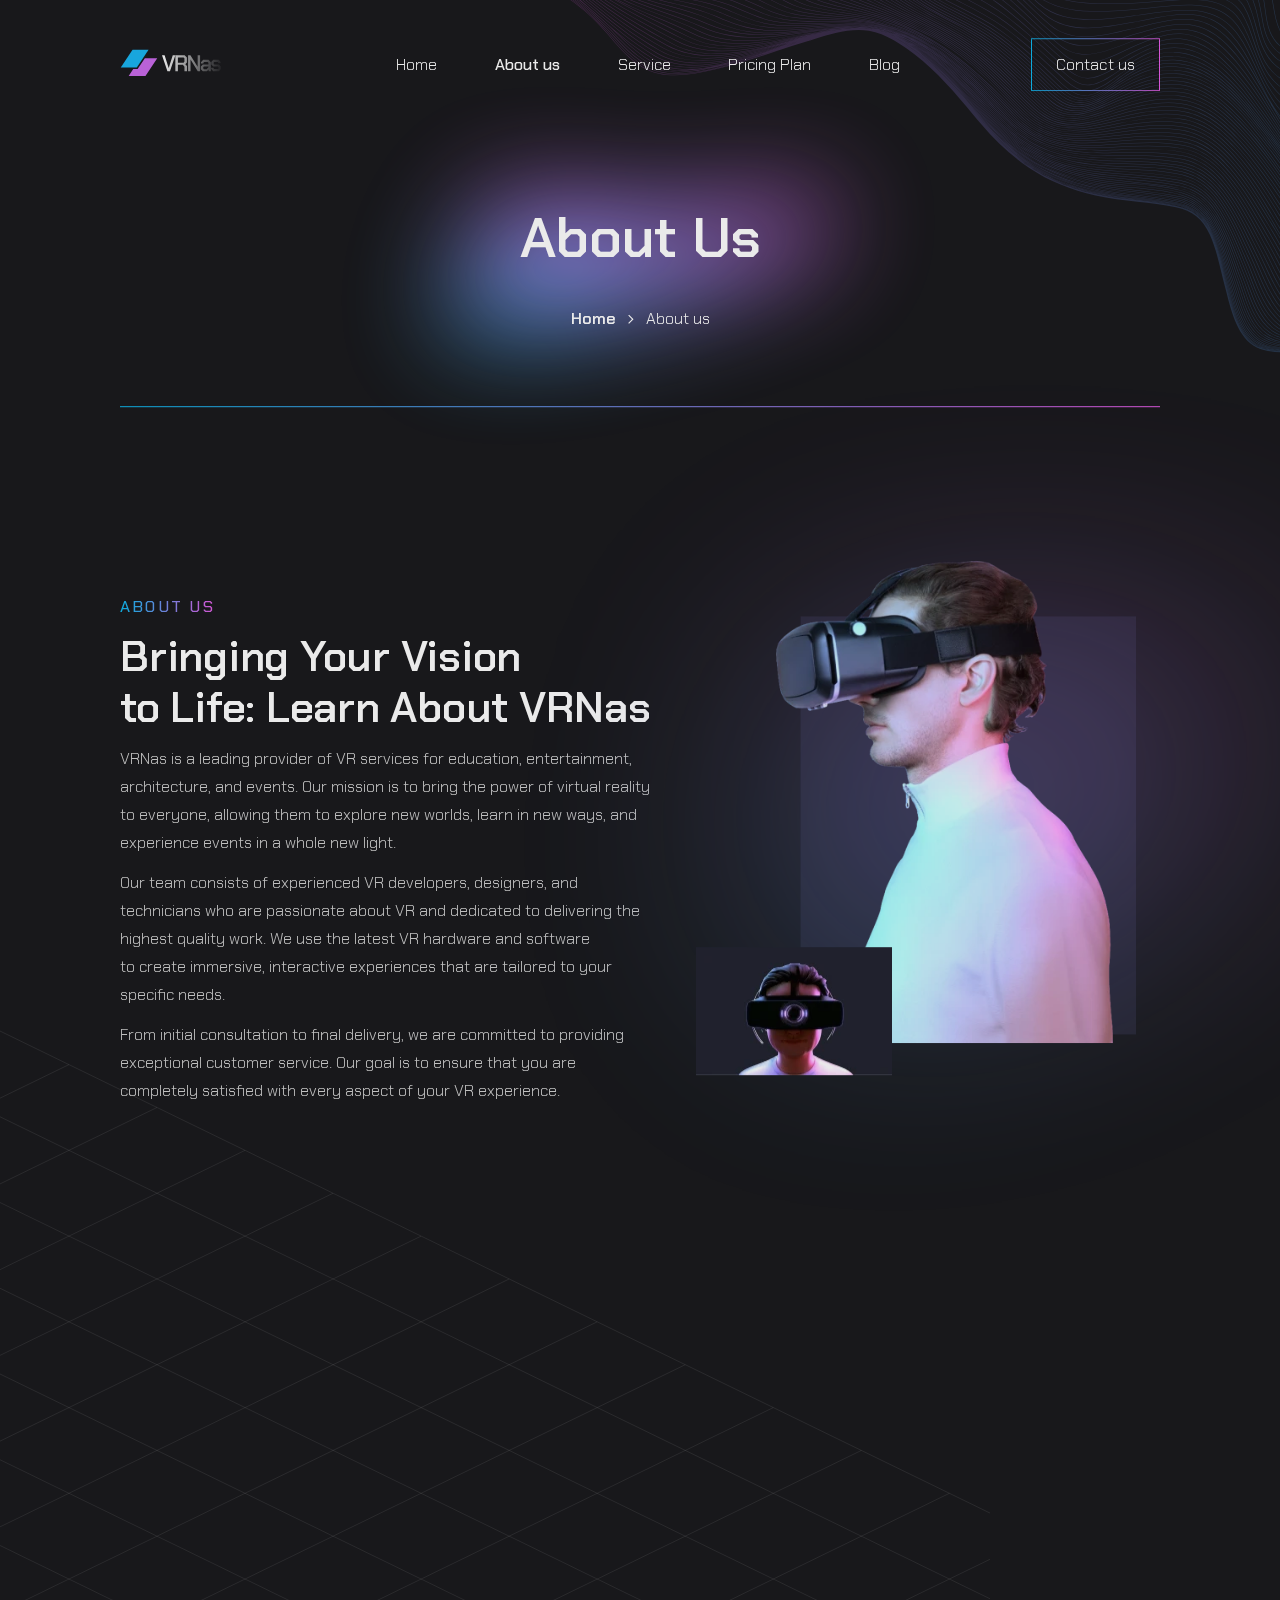
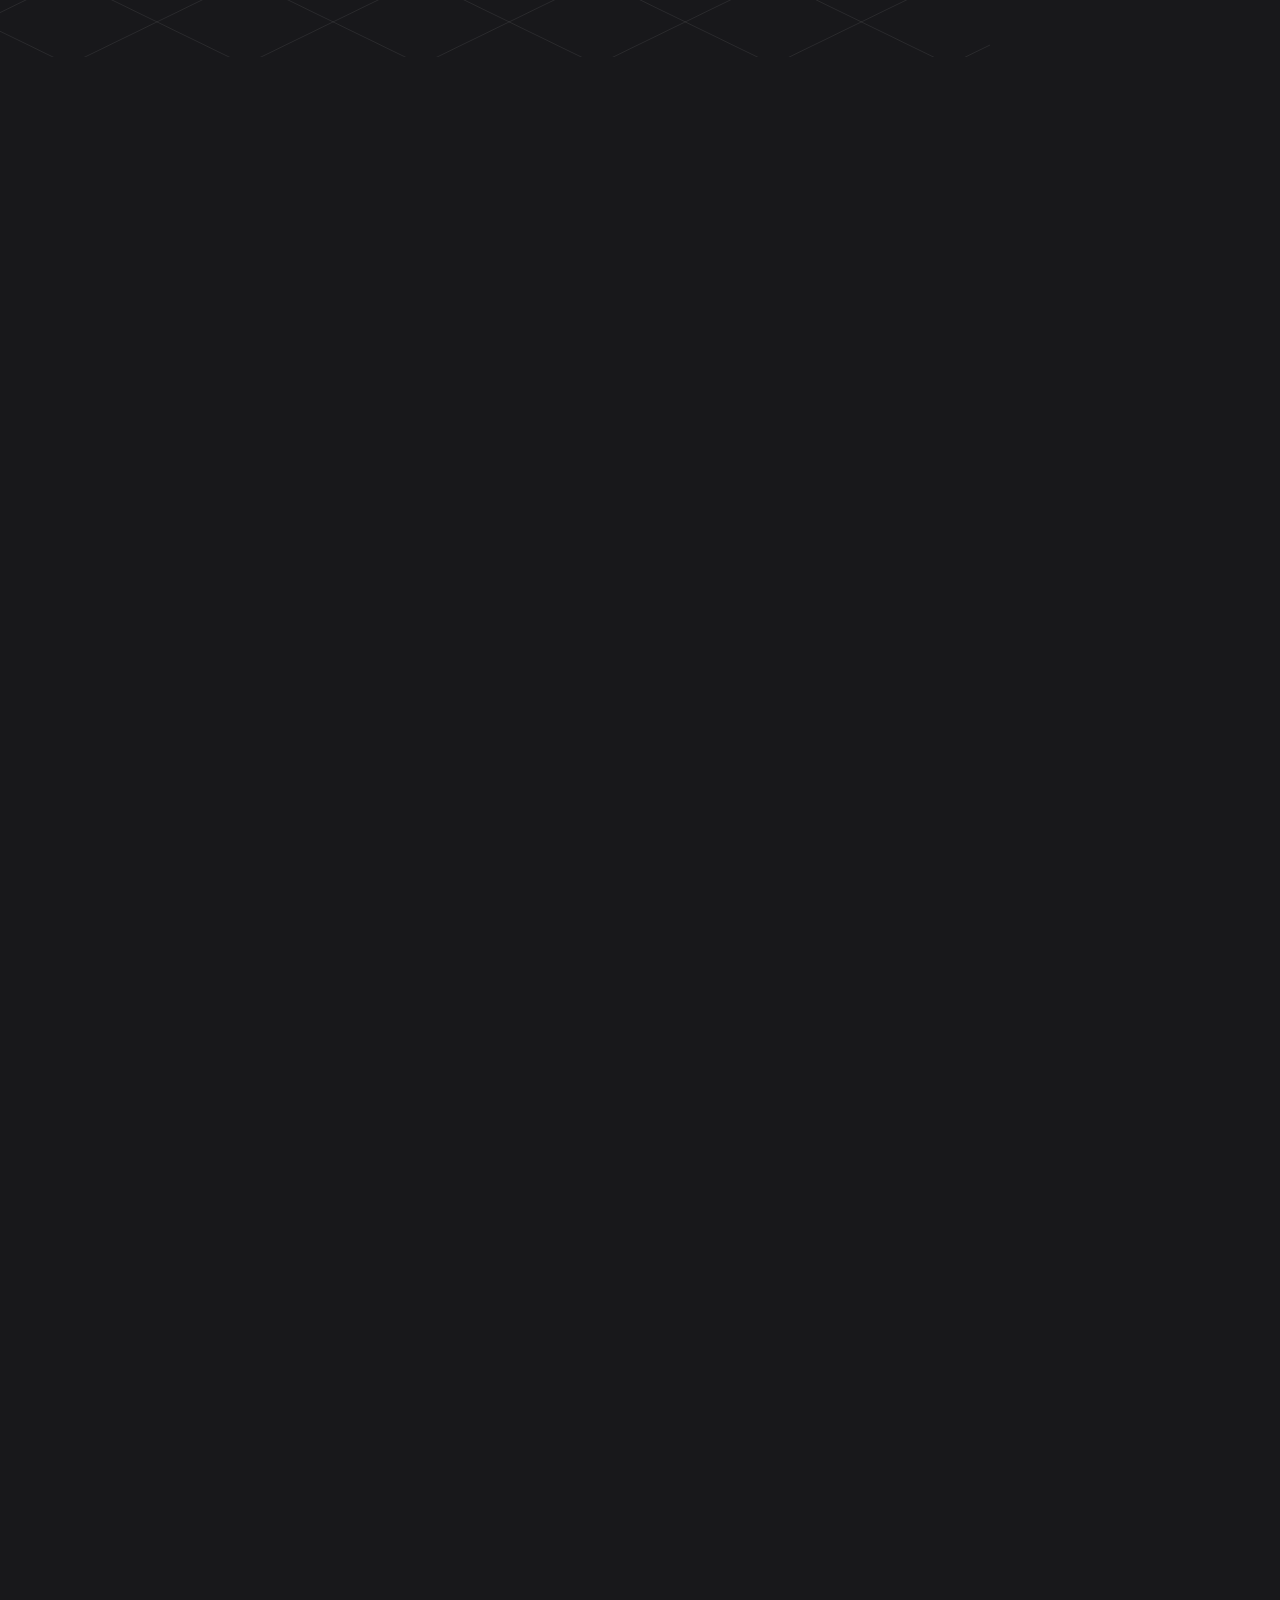
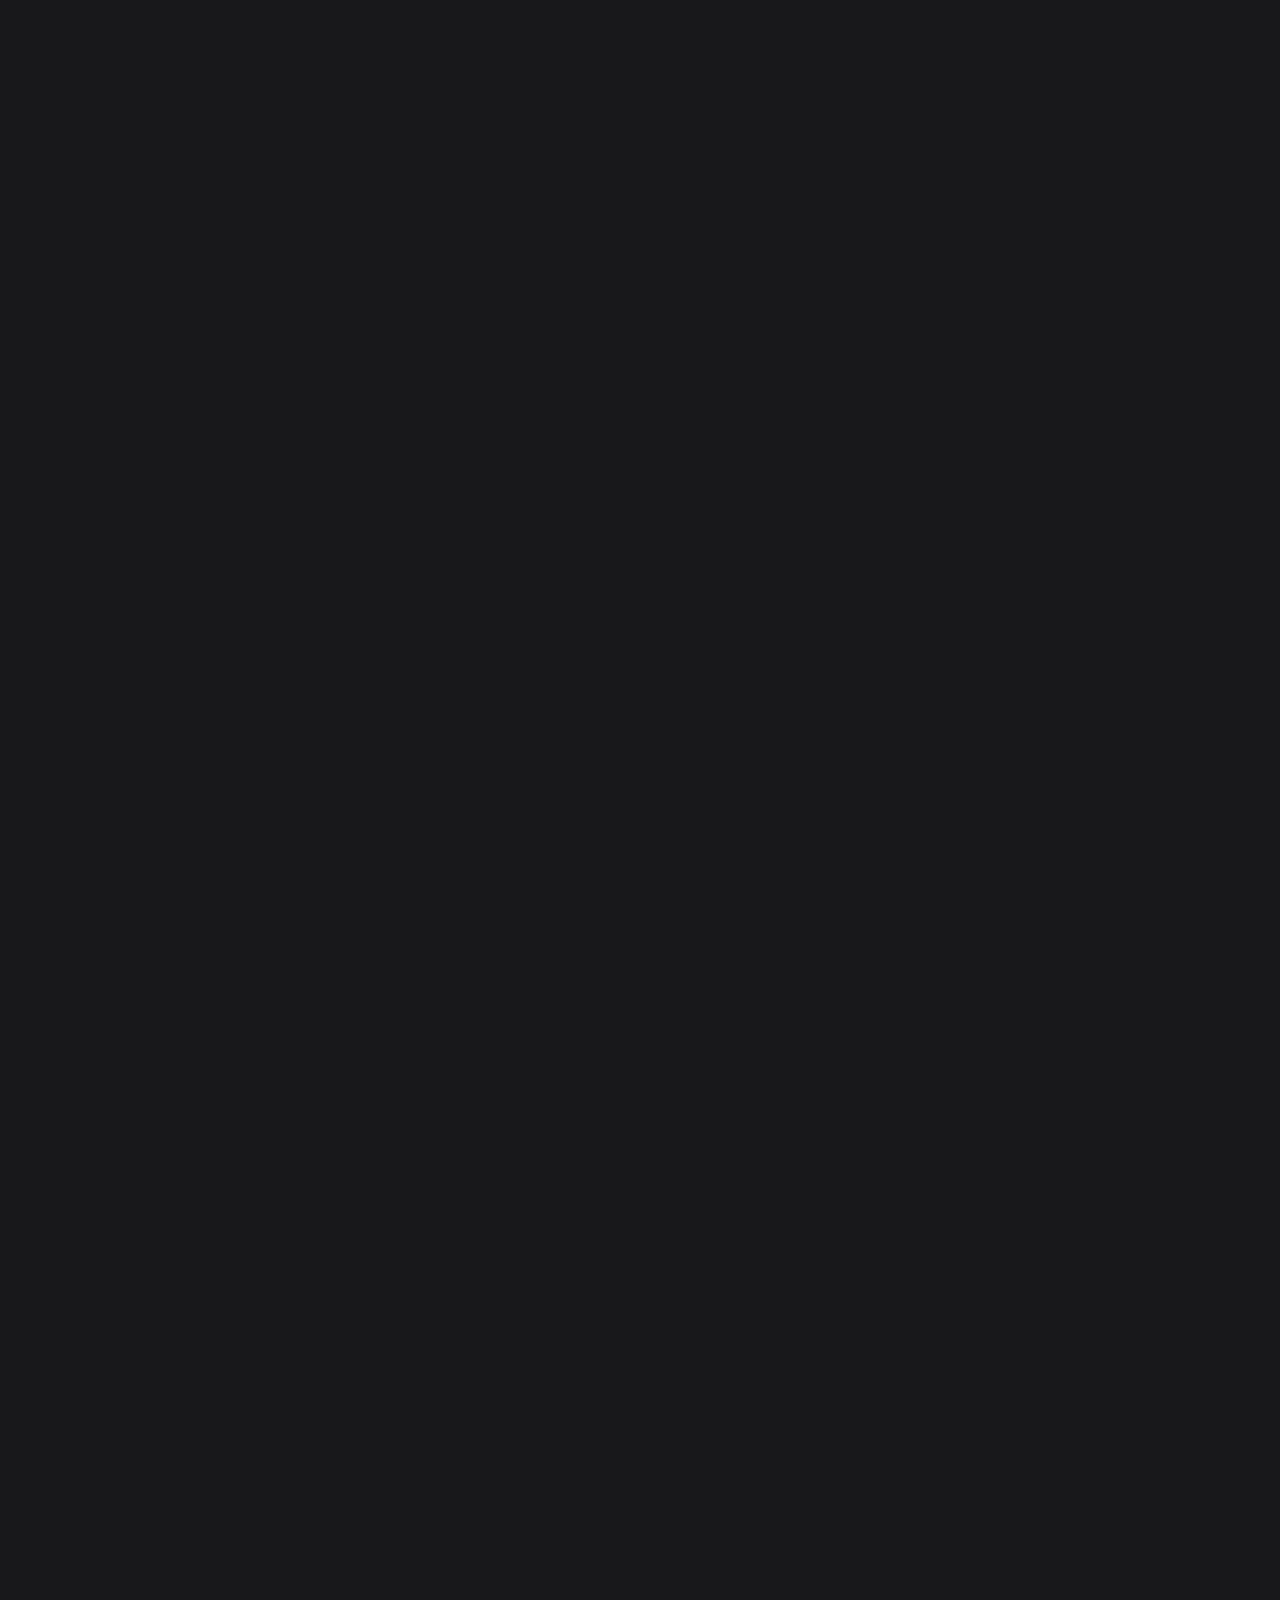
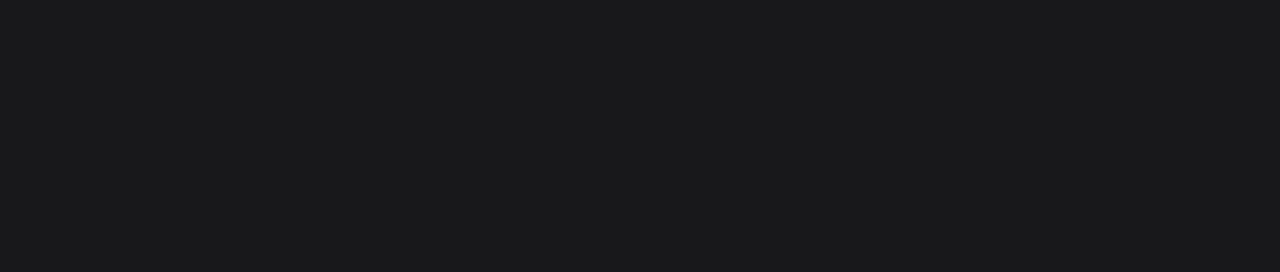
==== about.html @ 128dbc51 "init: добавляет файлы из build" ====
<!DOCTYPE html>
<html lang="en">
  <head>
    <title>About Us - VRNas</title>
    <meta charset="utf-8">
    <meta name="viewport" content="width=device-width, initial-scale=1.0">
    <meta http-equiv="X-UA-Compatible" content="ie=edge">
    <meta name="description" content="VRNas — Affordable VR Services for Everyone"><link rel="apple-touch-icon" sizes="180x180" href="favicon/apple-touch-icon.png">
<link rel="icon" type="image/png" sizes="32x32" href="favicon/favicon-32x32.png">
<link rel="icon" type="image/png" sizes="16x16" href="favicon/favicon-16x16.png">
<link rel="manifest" href="favicon/site.webmanifest" crossorigin="use-credentials">
<link rel="mask-icon" href="favicon/safari-pinned-tab.svg" color="#5bbad5">
<meta name="msapplication-TileColor" content="#da532c">
<meta name="theme-color" content="#ffffff">
    <link rel="preload" href="fonts/chakrapetch-semibold.woff2" as="font" crossorigin="anonymous">
    <style>.info__wrapper{display:-ms-grid;display:grid;-ms-flex-line-pack:start;align-content:start}.info__light{-ms-grid-column:1;grid-column:1;-ms-grid-row:1;grid-row:1;position:relative}.info__light{position:absolute}@media (max-width:767px){html{font-size:3.720930233vw}.container{padding:0 16px}.title--h1,.title--h2{font-size:3rem;font-weight:600;line-height:1.2;letter-spacing:-.24px}.title--h2{font-size:2rem;line-height:normal;letter-spacing:-.16px}.main-nav__wrapper{padding:70px 20px 50px}.info--about-about .info__light svg{width:100%}.info{padding:44px 0 50px}.info[data-image-side] .info__wrapper{-ms-grid-columns:1fr;grid-template-columns:1fr}.info[data-image-side] .info__content{-ms-grid-column:1;grid-column:1;-ms-grid-row:2;grid-row:2}.info--about-about{padding-bottom:52px}.info--about-about .info__light{width:90%;-webkit-transform:scaleY(1.4) translate(-12%,-40%);transform:scaleY(1.4) translate(-12%,-40%)}.info--about-about .info__content{padding-top:0}.info--about-about[data-image-side] .info__content{-ms-grid-row:1;grid-row:1}.page-title{min-height:unset;padding:154px 0 53px}.page-title__wrapper svg{width:75%}.page-title__text{padding-bottom:63px}.page-title__text .title{font-size:40px;font-weight:600;line-height:1.45;letter-spacing:-.2px}.page-title__breadcrumbs{margin-top:26px}}html{-webkit-text-size-adjust:100%}main{display:block}h1{margin:.67em 0;font-size:2em}a{background-color:transparent;color:#000;text-decoration:none}img{border-style:none}button{margin:0;font-size:100%;line-height:1.15;font-family:inherit}button{overflow:visible}button{text-transform:none}[type=button]::-moz-focus-inner,button::-moz-focus-inner{padding:0;border-style:none}[type=button]:-moz-focusring,button:-moz-focusring{outline:ButtonText dotted 1px}::-webkit-file-upload-button{font:inherit;-webkit-appearance:button}*,::after,::before{-webkit-box-sizing:border-box;box-sizing:border-box}body,html{margin:0;padding:0;min-height:100vh}html{font-style:normal;font-weight:400;font-size:16px;line-height:24px;font-family:"Chakra Petch",Arial,sans-serif;color:#fff;-webkit-font-smoothing:antialiased;-moz-osx-font-smoothing:grayscale;text-rendering:optimizeLegibility}body{--header-height:115px;width:100%;height:100%;background-color:#18181b}img,svg{display:block;max-width:100%;height:auto}[type=button],button{-webkit-appearance:none;-moz-appearance:none;appearance:none}.wrapper{position:relative;display:-webkit-box;display:-ms-flexbox;display:flex;-webkit-box-orient:vertical;-webkit-box-direction:normal;-ms-flex-direction:column;flex-direction:column;min-height:100vh;min-height:calc(100*var(--vh,1vh))}.wrapper .header{-ms-flex-negative:0;flex-shrink:0}.wrapper main{-webkit-box-flex:1;-ms-flex-positive:1;flex-grow:1}.visually-hidden{position:absolute;width:1px;height:1px;margin:-1px;padding:0;overflow:hidden;white-space:nowrap;border:0;clip:rect(0 0 0 0);-webkit-clip-path:inset(100%);clip-path:inset(100%)}.container{width:100%;max-width:1440px;margin:0 auto;padding:0 120px}.btn{display:-webkit-inline-box;display:-ms-inline-flexbox;display:inline-flex;padding:20px 38px 16px;font-family:"Chakra Petch",Arial,sans-serif;font-size:14px;font-weight:700;line-height:1;letter-spacing:1.5px;text-transform:uppercase;text-align:center;color:#fff;background-image:-webkit-gradient(linear,left top,right top,from(#0cbaf1),to(#e95ce9));background-image:linear-gradient(90deg,#0cbaf1 0,#e95ce9 100%);border:0;will-change:opacity}.btn--inverse{font-size:16px;font-weight:300;line-height:1.75;text-transform:none;background-color:transparent;background-image:none;-o-border-image:linear-gradient(90deg,#0cbaf1 0,#e95ce9 100%);border-image:-webkit-gradient(linear,left top,right top,from(#0cbaf1),to(#e95ce9));border-image:linear-gradient(90deg,#0cbaf1 0,#e95ce9 100%);border-image-slice:1;border-width:1px;border-style:solid}.title{margin:0;padding:0;font-family:"Chakra Petch",Arial,sans-serif;font-size:20px;font-weight:400;line-height:normal}.title--h1,.title--h2{font-size:4rem;font-weight:600;line-height:normal;letter-spacing:-.32px}.title--h2{font-size:3rem;line-height:1.2;letter-spacing:-.24px}.title--c1{font-size:14px;font-weight:400;line-height:normal}.title--c1{font-size:16px;font-weight:500;letter-spacing:2.24px;text-transform:uppercase}.title--gradient{display:inline-block;background-image:-webkit-gradient(linear,left top,right top,from(#0cbaf1),to(#e95ce9));background-image:linear-gradient(90deg,#0cbaf1 0,#e95ce9 100%);-webkit-background-clip:text;background-clip:text;-webkit-text-fill-color:transparent}.header{position:fixed;width:100%;padding:31px 0;background-color:transparent;z-index:1}.header__wrapper{display:-webkit-box;display:-ms-flexbox;display:flex;-webkit-box-pack:justify;-ms-flex-pack:justify;justify-content:space-between}.header__logo{-ms-flex-negative:0;flex-shrink:0;width:200px;color:#fff;z-index:1}.header__logo svg{margin-top:10px}.main-nav{position:relative;-webkit-box-flex:1;-ms-flex-positive:1;flex-grow:1}.main-nav__wrapper{display:-ms-grid;display:grid;-ms-grid-columns:1fr -webkit-min-content;-ms-grid-columns:1fr min-content;grid-template-columns:1fr -webkit-min-content;grid-template-columns:1fr min-content;-ms-flex-line-pack:center;align-content:center;-webkit-box-align:center;-ms-flex-align:center;align-items:center}.main-nav__toggle{display:none;position:absolute;right:0;top:0;width:32px;height:32px;padding:0;background-color:transparent;border:0;will-change:opacity,transform;z-index:1}.main-nav__list{-ms-grid-column-align:center;justify-self:center;display:-webkit-box;display:-ms-flexbox;display:flex;-ms-flex-wrap:wrap;flex-wrap:wrap;-webkit-column-gap:64px;-moz-column-gap:64px;column-gap:64px;margin:0 0 0 16px;padding:12px 0;list-style:none}.main-nav__link{font-size:16px;font-weight:300;line-height:1.75;color:#fff}.main-nav__link.is-active{font-weight:500}.main-nav__btn-wrapper{-ms-grid-column-align:end;justify-self:end;-ms-flex-item-align:start;-ms-grid-row-align:start;align-self:start;display:-webkit-box;display:-ms-flexbox;display:flex;-webkit-box-pack:end;-ms-flex-pack:end;justify-content:flex-end;-webkit-box-align:start;-ms-flex-align:start;align-items:flex-start;width:200px}.main-nav__contact-btn{-webkit-box-flex:0;-ms-flex-positive:0;flex-grow:0;padding:12px 24px 11px;font-size:16px;font-weight:300;line-height:1.75;letter-spacing:.1px}.footer__inner{-ms-grid-row:1;-ms-grid-column:1;grid-area:socials;display:-webkit-box;display:-ms-flexbox;display:flex;-webkit-box-orient:vertical;-webkit-box-direction:normal;-ms-flex-direction:column;flex-direction:column;-webkit-box-pack:justify;-ms-flex-pack:justify;justify-content:space-between;padding-bottom:35px}.footer__quicklinks{-ms-grid-row:1;-ms-grid-column:3;grid-area:quicklinks}.footer__support{-ms-grid-row:1;-ms-grid-column:5;grid-area:support}.footer__contacts{-ms-grid-row:1;-ms-grid-column:7;grid-area:contacts}.footer__copyright{-ms-grid-row:2;-ms-grid-column:1;-ms-grid-column-span:7;grid-area:copyright;position:relative;margin-top:31px;padding-top:34px;text-align:center}.info{padding:75px 0}.info__images-wrapper,.info__wrapper{display:-ms-grid;display:grid;-ms-flex-line-pack:start;align-content:start}.info__wrapper{-ms-grid-columns:.9fr 1fr;grid-template-columns:.9fr 1fr;-webkit-box-align:start;-ms-flex-align:start;align-items:start;-webkit-column-gap:101px;-moz-column-gap:101px;column-gap:101px}.info[data-image-side=right] .info__images-wrapper{-ms-grid-column:2;grid-column:2;-ms-grid-row:1;grid-row:1}.info[data-image-side=right] .info__content{-ms-grid-column:1;grid-column:1;-ms-grid-row:1;grid-row:1}.info--about-about .info__wrapper{-ms-grid-columns:629fr 398fr;grid-template-columns:629fr 398fr;-webkit-column-gap:171px;-moz-column-gap:171px;column-gap:171px}.info--about-about .info__images-wrapper{margin-bottom:-6px}.info--about-about .info__bg{-ms-grid-column-align:end;justify-self:end;max-width:100%;max-height:497px;height:90%;left:-7%}.info--about-about .info__light{-webkit-transform:scale(1.4) translate(6%,-49%);transform:scale(1.4) translate(6%,-49%)}.info--about-about .info__light svg{width:449px}.info--about-about .info__img{max-width:399px;left:-47px}.info--about-about .info__img::before{padding-bottom:143.8596491228%}.info--about-about .info__content{padding-top:36px}.info__images-wrapper{-ms-grid-row-align:start;align-self:start;-ms-grid-columns:1fr;grid-template-columns:1fr;-ms-grid-rows:auto;grid-template-rows:auto;-webkit-box-align:end;-ms-flex-align:end;align-items:end}.info__bg,.info__img,.info__light{-ms-grid-column:1;grid-column:1;-ms-grid-row:1;grid-row:1;position:relative}.info__bg svg,.info__img img{width:100%;height:100%}.info__img,.info__light{position:absolute}.info__light svg{-webkit-filter:blur(105px);filter:blur(105px)}.info__img{position:relative}.info__img{max-width:90%;overflow:hidden}.info__img::before{content:"";display:block;padding-bottom:140%}.info__img img{position:absolute;left:0;top:0;-o-object-fit:cover;object-fit:cover}.info__title{margin:12px 0 0}.breadcrumbs{display:-webkit-box;-webkit-line-clamp:1;-webkit-box-orient:vertical;overflow:hidden;text-overflow:ellipsis;font-size:16px;font-weight:300;line-height:1.75}.breadcrumbs__link{display:inline-block;font-size:16px;font-weight:600;line-height:normal;color:#fff}.breadcrumbs__link::after{content:"";display:inline-block;width:6px;height:10px;margin:0 12px;background-image:url("data:image/svg+xml,%3Csvg width='6' height='10' viewBox='0 0 6 10' fill='none' xmlns='http://www.w3.org/2000/svg'%3E%3Cpath d='M5.53135 5L1.03135 9.5L0.225098 8.69375L3.9376 5L0.243847 1.30625L1.0501 0.5L5.53135 5Z' fill='white'/%3E%3C/svg%3E ")}.page-title{--padding-top:79px;position:relative;min-height:410px;padding:max(var(--header-height) + var(--padding-top),194px) 0 77px}.page-title__wrapper{display:-ms-grid;display:grid;-ms-grid-columns:1fr;grid-template-columns:1fr;-ms-grid-rows:auto;grid-template-rows:auto;text-align:center}.page-title__text,.page-title__wrapper svg{position:relative;-ms-grid-column:1;grid-column:1;-ms-grid-row:1;grid-row:1}.page-title__wrapper svg{width:37.5%;margin:0 auto;z-index:-1;-webkit-filter:blur(55px);filter:blur(55px)}.page-title__text{padding-bottom:74px}.page-title__text::after{content:"";position:absolute;bottom:0;left:0;width:100%;height:1px;background-image:-webkit-gradient(linear,left top,right top,from(#0cbaf1),to(#e95ce9));background-image:linear-gradient(90deg,#0cbaf1 0,#e95ce9 100%)}.page-title__breadcrumbs{margin-top:30px}.recent__img{-ms-grid-row:1;-ms-grid-row-span:3;-ms-grid-column:1;grid-area:image;position:relative;width:100%;overflow:hidden}.recent__hashtag,.recent__text{-ms-grid-row:1;-ms-grid-column:3;grid-area:hashtag}.recent__text{-ms-grid-row:3;grid-area:text;display:-webkit-box;-webkit-line-clamp:2;-webkit-box-orient:vertical;overflow:hidden;text-overflow:ellipsis}.waves-bg{position:relative}.waves-bg img{position:absolute;top:0;right:0;z-index:-1}[data-animate-fade-in]{opacity:0;-webkit-transform:translate(0,80px);transform:translate(0,80px)}@media (max-width:1439px){html{font-size:1.1111111111vw}.main-nav__list{-webkit-column-gap:4.5vw;-moz-column-gap:4.5vw;column-gap:4.5vw}}@media (max-width:1023px){html{font-size:1.171875vw}.container{padding:0 24px}.title--h1{font-size:48px}.title--h2{font-size:34px}.header{padding:42px 0 31px}.header__logo svg{margin-top:0}.main-nav__wrapper{display:-webkit-box;display:-ms-flexbox;display:flex;-webkit-box-orient:vertical;-webkit-box-direction:normal;-ms-flex-direction:column;flex-direction:column;-webkit-box-align:center;-ms-flex-align:center;align-items:center;position:fixed;top:0;left:0;width:100%;max-height:calc(100*var(--vh,1vh));padding:70px 50px 40px;background-color:#252532;-webkit-transform:translateY(-110%);transform:translateY(-110%);will-change:transform;overflow:auto;-webkit-overflow-scrolling:touch;-ms-overflow-style:none;scrollbar-width:none}.main-nav__wrapper::-webkit-scrollbar{display:none}.main-nav__toggle{display:block}.main-nav__list{-webkit-box-orient:vertical;-webkit-box-direction:normal;-ms-flex-direction:column;flex-direction:column;-webkit-box-align:center;-ms-flex-align:center;align-items:center;-ms-flex-wrap:nowrap;flex-wrap:nowrap;row-gap:15px;margin-left:0;padding:0}.main-nav__item{text-align:center}.main-nav__link{font-size:20px}.main-nav__btn-wrapper{-webkit-box-pack:center;-ms-flex-pack:center;justify-content:center;width:100%}.main-nav__contact-btn{margin-top:30px}.info--about-about .info__light{-webkit-transform:scale(1.3) translate(-8%,-40%);transform:scale(1.3) translate(-8%,-40%)}.page-title{padding:127px 0 45px}.page-title__wrapper svg{width:40%}}@media (max-width:767px){html{font-size:3.720930233vw}.container{padding:0 16px}.title--h1,.title--h2{font-size:3rem;font-weight:600;line-height:1.2;letter-spacing:-.24px}.title--h2{font-size:2rem;line-height:normal;letter-spacing:-.16px}.main-nav__wrapper{padding:70px 20px 50px}.info--about-about .info__light svg{width:100%}.info{padding:44px 0 50px}.info[data-image-side] .info__wrapper{-ms-grid-columns:1fr;grid-template-columns:1fr}.info[data-image-side] .info__images-wrapper{-ms-grid-column:1;grid-column:1;-ms-grid-row:1;grid-row:1}.info[data-image-side] .info__content{-ms-grid-column:1;grid-column:1;-ms-grid-row:2;grid-row:2}.info--about-about{padding-bottom:52px}.info--about-about .info__images-wrapper{-ms-grid-column-align:end;justify-self:end;width:79%;margin-top:44px;margin-bottom:0;-webkit-transform:none;transform:none}.info--about-about[data-image-side] .info__images-wrapper{-ms-grid-row:2;grid-row:2}.info--about-about .info__bg{max-height:unset;left:-7px}.info--about-about .info__light{width:90%;-webkit-transform:scaleY(1.4) translate(-12%,-40%);transform:scaleY(1.4) translate(-12%,-40%)}.info--about-about .info__img{max-width:unset;left:unset;right:19px}.info--about-about .info__img img{-o-object-position:right bottom;object-position:right bottom}.info--about-about .info__img::before{padding-bottom:142.9022082019%}.info--about-about .info__content{padding-top:0}.info--about-about[data-image-side] .info__content{-ms-grid-row:1;grid-row:1}.page-title{min-height:unset;padding:154px 0 53px}.page-title__wrapper svg{width:75%}.page-title__text{padding-bottom:63px}.page-title__text .title{font-size:40px;font-weight:600;line-height:1.45;letter-spacing:-.2px}.page-title__breadcrumbs{margin-top:26px}}@media (max-width:374px){.page-title__wrapper svg{width:299px}}</style>
    <link rel="stylesheet" href="css/style.min.css" media="print" onload="this.media='all'">
  </head>
  <body>
    <div class="visually-hidden"><svg xmlns="http://www.w3.org/2000/svg" xmlns:xlink="http://www.w3.org/1999/xlink"><defs>
<linearGradient id="paint0_linear_6515_1748" x1="0" y1="23" x2="46" y2="23" gradientUnits="userSpaceOnUse">
<stop offset="0" stop-color="#0CBAF1"/>
<stop offset="1" stop-color="#E95CE9"/>
</linearGradient>

<linearGradient id="paint0_linear_21_12651" x1="0" y1="8" x2="16" y2="8" gradientUnits="userSpaceOnUse">
<stop offset="0" stop-color="#0CBAF1"/>
<stop offset="1" stop-color="#E95CE9"/>
</linearGradient>
<clipPath id="clip0_21_12651">
<rect width="16" height="16" fill="white"/>
</clipPath>

<linearGradient id="paint0_linear_84_3523" x1="31.7259" y1="26.2671" x2="48" y2="26.2671" gradientUnits="userSpaceOnUse">
<stop offset="0" stop-color="#0CBAF1"/>
<stop offset="1" stop-color="#E95CE9"/>
</linearGradient>
<linearGradient id="paint1_linear_84_3523" x1="0" y1="29.8343" x2="37.0485" y2="29.8343" gradientUnits="userSpaceOnUse">
<stop offset="0" stop-color="#0CBAF1"/>
<stop offset="1" stop-color="#E95CE9"/>
</linearGradient>
<linearGradient id="paint2_linear_84_3523" x1="7.53107" y1="22.0127" x2="40.469" y2="22.0127" gradientUnits="userSpaceOnUse">
<stop offset="0" stop-color="#0CBAF1"/>
<stop offset="1" stop-color="#E95CE9"/>
</linearGradient>
<linearGradient id="paint3_linear_84_3523" x1="7.53107" y1="26.7656" x2="40.469" y2="26.7656" gradientUnits="userSpaceOnUse">
<stop offset="0" stop-color="#0CBAF1"/>
<stop offset="1" stop-color="#E95CE9"/>
</linearGradient>
<linearGradient id="paint4_linear_84_3523" x1="7.53107" y1="31.5176" x2="27.8588" y2="31.5176" gradientUnits="userSpaceOnUse">
<stop offset="0" stop-color="#0CBAF1"/>
<stop offset="1" stop-color="#E95CE9"/>
</linearGradient>
<linearGradient id="paint5_linear_84_3523" x1="14.4196" y1="9.58077" x2="33.5804" y2="9.58077" gradientUnits="userSpaceOnUse">
<stop offset="0" stop-color="#0CBAF1"/>
<stop offset="1" stop-color="#E95CE9"/>
</linearGradient>
<linearGradient id="paint6_linear_84_3523" x1="16.8483" y1="15.1484" x2="31.1365" y2="15.1484" gradientUnits="userSpaceOnUse">
<stop offset="0" stop-color="#0CBAF1"/>
<stop offset="1" stop-color="#E95CE9"/>
</linearGradient>
<linearGradient id="paint7_linear_84_3523" x1="19.8708" y1="8.4364" x2="28.1289" y2="8.4364" gradientUnits="userSpaceOnUse">
<stop offset="0" stop-color="#0CBAF1"/>
<stop offset="1" stop-color="#E95CE9"/>
</linearGradient>
<clipPath id="clip0_84_3523">
<rect width="48" height="48" fill="white"/>
</clipPath>

<linearGradient id="paint0_linear_9_180" x1="3.01074" y1="35.0063" x2="66.5374" y2="35.0063" gradientUnits="userSpaceOnUse">
<stop offset="0" stop-color="#0CBAF1"/>
<stop offset="1" stop-color="#E95CE9"/>
</linearGradient>

<linearGradient id="paint0_linear_84_3487" x1="9.09253" y1="22.7518" x2="38.9076" y2="22.7518" gradientUnits="userSpaceOnUse">
<stop offset="0" stop-color="#0CBAF1"/>
<stop offset="1" stop-color="#E95CE9"/>
</linearGradient>
<linearGradient id="paint1_linear_84_3487" x1="18.2849" y1="43.8255" x2="29.7222" y2="43.8255" gradientUnits="userSpaceOnUse">
<stop offset="0" stop-color="#0CBAF1"/>
<stop offset="1" stop-color="#E95CE9"/>
</linearGradient>
<linearGradient id="paint2_linear_84_3487" x1="18.1305" y1="17.7988" x2="29.8696" y2="17.7988" gradientUnits="userSpaceOnUse">
<stop offset="0" stop-color="#0CBAF1"/>
<stop offset="1" stop-color="#E95CE9"/>
</linearGradient>
<linearGradient id="paint3_linear_84_3487" x1="20.1952" y1="25.1509" x2="27.8049" y2="25.1509" gradientUnits="userSpaceOnUse">
<stop offset="0" stop-color="#0CBAF1"/>
<stop offset="1" stop-color="#E95CE9"/>
</linearGradient>
<linearGradient id="paint4_linear_84_3487" x1="19.4316" y1="33.4628" x2="28.5684" y2="33.4628" gradientUnits="userSpaceOnUse">
<stop offset="0" stop-color="#0CBAF1"/>
<stop offset="1" stop-color="#E95CE9"/>
</linearGradient>
<linearGradient id="paint5_linear_84_3487" x1="23.2969" y1="15.7065" x2="24.7031" y2="15.7065" gradientUnits="userSpaceOnUse">
<stop offset="0" stop-color="#0CBAF1"/>
<stop offset="1" stop-color="#E95CE9"/>
</linearGradient>
<linearGradient id="paint6_linear_84_3487" x1="19.4321" y1="29.8281" x2="28.568" y2="29.8281" gradientUnits="userSpaceOnUse">
<stop offset="0" stop-color="#0CBAF1"/>
<stop offset="1" stop-color="#E95CE9"/>
</linearGradient>
<linearGradient id="paint7_linear_84_3487" x1="23.2904" y1="1.35375" x2="24.6967" y2="1.35375" gradientUnits="userSpaceOnUse">
<stop offset="0" stop-color="#0CBAF1"/>
<stop offset="1" stop-color="#E95CE9"/>
</linearGradient>
<linearGradient id="paint8_linear_84_3487" x1="40.5065" y1="19.7656" x2="43.1725" y2="19.7656" gradientUnits="userSpaceOnUse">
<stop offset="0" stop-color="#0CBAF1"/>
<stop offset="1" stop-color="#E95CE9"/>
</linearGradient>
<linearGradient id="paint9_linear_84_3487" x1="4.82739" y1="19.7656" x2="7.49345" y2="19.7656" gradientUnits="userSpaceOnUse">
<stop offset="0" stop-color="#0CBAF1"/>
<stop offset="1" stop-color="#E95CE9"/>
</linearGradient>
<linearGradient id="paint10_linear_84_3487" x1="35.4658" y1="6.7463" x2="37.763" y2="6.7463" gradientUnits="userSpaceOnUse">
<stop offset="0" stop-color="#0CBAF1"/>
<stop offset="1" stop-color="#E95CE9"/>
</linearGradient>
<linearGradient id="paint11_linear_84_3487" x1="10.2369" y1="32.7844" x2="12.5341" y2="32.7844" gradientUnits="userSpaceOnUse">
<stop offset="0" stop-color="#0CBAF1"/>
<stop offset="1" stop-color="#E95CE9"/>
</linearGradient>
<linearGradient id="paint12_linear_84_3487" x1="35.4658" y1="32.7844" x2="37.763" y2="32.7844" gradientUnits="userSpaceOnUse">
<stop offset="0" stop-color="#0CBAF1"/>
<stop offset="1" stop-color="#E95CE9"/>
</linearGradient>
<linearGradient id="paint13_linear_84_3487" x1="10.2369" y1="6.7463" x2="12.5341" y2="6.7463" gradientUnits="userSpaceOnUse">
<stop offset="0" stop-color="#0CBAF1"/>
<stop offset="1" stop-color="#E95CE9"/>
</linearGradient>
<linearGradient id="paint14_linear_84_3487" x1="18.285" y1="43.5918" x2="26.9918" y2="43.5918" gradientUnits="userSpaceOnUse">
<stop offset="0" stop-color="#0CBAF1"/>
<stop offset="1" stop-color="#E95CE9"/>
</linearGradient>

<linearGradient id="paint0_linear_84_3463" x1="0" y1="24" x2="48" y2="24" gradientUnits="userSpaceOnUse">
<stop offset="0" stop-color="#0CBAF1"/>
<stop offset="1" stop-color="#E95CE9"/>
</linearGradient>
<clipPath id="clip0_84_3463">
<rect width="48" height="48" fill="white"/>
</clipPath>

<linearGradient id="paint0_linear_84_3616" x1="0.751526" y1="16.9617" x2="32.5689" y2="16.9617" gradientUnits="userSpaceOnUse">
<stop offset="0" stop-color="#0CBAF1"/>
<stop offset="1" stop-color="#E95CE9"/>
</linearGradient>
<linearGradient id="paint1_linear_84_3616" x1="7.64795" y1="22.4903" x2="20.6148" y2="22.4903" gradientUnits="userSpaceOnUse">
<stop offset="0" stop-color="#0CBAF1"/>
<stop offset="1" stop-color="#E95CE9"/>
</linearGradient>
<linearGradient id="paint2_linear_84_3616" x1="7.72601" y1="13.5382" x2="14.2337" y2="13.5382" gradientUnits="userSpaceOnUse">
<stop offset="0" stop-color="#0CBAF1"/>
<stop offset="1" stop-color="#E95CE9"/>
</linearGradient>
<linearGradient id="paint3_linear_84_3616" x1="17.9283" y1="17.252" x2="24.436" y2="17.252" gradientUnits="userSpaceOnUse">
<stop offset="0" stop-color="#0CBAF1"/>
<stop offset="1" stop-color="#E95CE9"/>
</linearGradient>
<linearGradient id="paint4_linear_84_3616" x1="8.0166" y1="9.95108" x2="15.8583" y2="9.95108" gradientUnits="userSpaceOnUse">
<stop offset="0" stop-color="#0CBAF1"/>
<stop offset="1" stop-color="#E95CE9"/>
</linearGradient>
<linearGradient id="paint5_linear_84_3616" x1="19.5528" y1="14.1425" x2="26.002" y2="14.1425" gradientUnits="userSpaceOnUse">
<stop offset="0" stop-color="#0CBAF1"/>
<stop offset="1" stop-color="#E95CE9"/>
</linearGradient>
<linearGradient id="paint6_linear_84_3616" x1="18.3839" y1="31.0378" x2="47.2485" y2="31.0378" gradientUnits="userSpaceOnUse">
<stop offset="0" stop-color="#0CBAF1"/>
<stop offset="1" stop-color="#E95CE9"/>
</linearGradient>
<linearGradient id="paint7_linear_84_3616" x1="28.5919" y1="36.9668" x2="41.5587" y2="36.9668" gradientUnits="userSpaceOnUse">
<stop offset="0" stop-color="#0CBAF1"/>
<stop offset="1" stop-color="#E95CE9"/>
</linearGradient>
<linearGradient id="paint8_linear_84_3616" x1="23.5258" y1="30.4209" x2="29.3758" y2="30.4209" gradientUnits="userSpaceOnUse">
<stop offset="0" stop-color="#0CBAF1"/>
<stop offset="1" stop-color="#E95CE9"/>
</linearGradient>
<linearGradient id="paint9_linear_84_3616" x1="33.0703" y1="27.2444" x2="39.8851" y2="27.2444" gradientUnits="userSpaceOnUse">
<stop offset="0" stop-color="#0CBAF1"/>
<stop offset="1" stop-color="#E95CE9"/>
</linearGradient>
<linearGradient id="paint10_linear_84_3616" x1="32.1417" y1="24.0263" x2="39.9834" y2="24.0263" gradientUnits="userSpaceOnUse">
<stop offset="0" stop-color="#0CBAF1"/>
<stop offset="1" stop-color="#E95CE9"/>
</linearGradient>
<clipPath id="clip0_84_3616">
<rect width="48" height="48" fill="white"/>
</clipPath>

<linearGradient id="paint0_linear_84_3575" x1="7.34985" y1="4.94641" x2="13.8503" y2="4.94641" gradientUnits="userSpaceOnUse">
<stop offset="0" stop-color="#0CBAF1"/>
<stop offset="1" stop-color="#E95CE9"/>
</linearGradient>
<linearGradient id="paint1_linear_84_3575" x1="16.5045" y1="4.94641" x2="23.005" y2="4.94641" gradientUnits="userSpaceOnUse">
<stop offset="0" stop-color="#0CBAF1"/>
<stop offset="1" stop-color="#E95CE9"/>
</linearGradient>
<linearGradient id="paint2_linear_84_3575" x1="25.6593" y1="4.94641" x2="32.1598" y2="4.94641" gradientUnits="userSpaceOnUse">
<stop offset="0" stop-color="#0CBAF1"/>
<stop offset="1" stop-color="#E95CE9"/>
</linearGradient>
<linearGradient id="paint3_linear_84_3575" x1="34.8141" y1="4.94641" x2="41.3146" y2="4.94641" gradientUnits="userSpaceOnUse">
<stop offset="0" stop-color="#0CBAF1"/>
<stop offset="1" stop-color="#E95CE9"/>
</linearGradient>
<linearGradient id="paint4_linear_84_3575" x1="13.9109" y1="30.9079" x2="32.1439" y2="30.9079" gradientUnits="userSpaceOnUse">
<stop offset="0" stop-color="#0CBAF1"/>
<stop offset="1" stop-color="#E95CE9"/>
</linearGradient>
<linearGradient id="paint5_linear_84_3575" x1="26.345" y1="23.5492" x2="30.3715" y2="23.5492" gradientUnits="userSpaceOnUse">
<stop offset="0" stop-color="#0CBAF1"/>
<stop offset="1" stop-color="#E95CE9"/>
</linearGradient>
<linearGradient id="paint6_linear_84_3575" x1="21.3145" y1="24.2066" x2="25.5297" y2="24.2066" gradientUnits="userSpaceOnUse">
<stop offset="0" stop-color="#0CBAF1"/>
<stop offset="1" stop-color="#E95CE9"/>
</linearGradient>
<linearGradient id="paint7_linear_84_3575" x1="26.4724" y1="28.5111" x2="31.1048" y2="28.5111" gradientUnits="userSpaceOnUse">
<stop offset="0" stop-color="#0CBAF1"/>
<stop offset="1" stop-color="#E95CE9"/>
</linearGradient>
<linearGradient id="paint8_linear_84_3575" x1="29.7172" y1="30.9801" x2="37.2594" y2="30.9801" gradientUnits="userSpaceOnUse">
<stop offset="0" stop-color="#0CBAF1"/>
<stop offset="1" stop-color="#E95CE9"/>
</linearGradient>
<linearGradient id="paint9_linear_84_3575" x1="19.0449" y1="21.5717" x2="21.2228" y2="21.5717" gradientUnits="userSpaceOnUse">
<stop offset="0" stop-color="#0CBAF1"/>
<stop offset="1" stop-color="#E95CE9"/>
</linearGradient>
<linearGradient id="paint10_linear_84_3575" x1="9.08875" y1="36.2464" x2="30.8497" y2="36.2464" gradientUnits="userSpaceOnUse">
<stop offset="0" stop-color="#0CBAF1"/>
<stop offset="1" stop-color="#E95CE9"/>
</linearGradient>
<linearGradient id="paint11_linear_84_3575" x1="13.3715" y1="36.3607" x2="22.5001" y2="36.3607" gradientUnits="userSpaceOnUse">
<stop offset="0" stop-color="#0CBAF1"/>
<stop offset="1" stop-color="#E95CE9"/>
</linearGradient>
<linearGradient id="paint12_linear_84_3575" x1="11.7822" y1="40.2511" x2="18.3279" y2="40.2511" gradientUnits="userSpaceOnUse">
<stop offset="0" stop-color="#0CBAF1"/>
<stop offset="1" stop-color="#E95CE9"/>
</linearGradient>
<linearGradient id="paint13_linear_84_3575" x1="10.6582" y1="43.0002" x2="15.3783" y2="43.0002" gradientUnits="userSpaceOnUse">
<stop offset="0" stop-color="#0CBAF1"/>
<stop offset="1" stop-color="#E95CE9"/>
</linearGradient>
<linearGradient id="paint14_linear_84_3575" x1="14.4955" y1="33.6102" x2="25.4498" y2="33.6102" gradientUnits="userSpaceOnUse">
<stop offset="0" stop-color="#0CBAF1"/>
<stop offset="1" stop-color="#E95CE9"/>
</linearGradient>
<linearGradient id="paint15_linear_84_3575" x1="2.41223" y1="23.2209" x2="45.5878" y2="23.2209" gradientUnits="userSpaceOnUse">
<stop offset="0" stop-color="#0CBAF1"/>
<stop offset="1" stop-color="#E95CE9"/>
</linearGradient>
<linearGradient id="paint16_linear_84_3575" x1="2.41235" y1="14.1896" x2="45.5879" y2="14.1896" gradientUnits="userSpaceOnUse">
<stop offset="0" stop-color="#0CBAF1"/>
<stop offset="1" stop-color="#E95CE9"/>
</linearGradient>

<linearGradient id="paint0_linear_9_179" x1="0.999878" y1="35.4342" x2="69.9888" y2="35.4342" gradientUnits="userSpaceOnUse">
<stop offset="0" stop-color="#0CBAF1"/>
<stop offset="1" stop-color="#E95CE9"/>
</linearGradient>

<linearGradient id="paint0_linear_84_3546" x1="21.2297" y1="28.703" x2="26.7704" y2="28.703" gradientUnits="userSpaceOnUse">
<stop offset="0" stop-color="#0CBAF1"/>
<stop offset="1" stop-color="#E95CE9"/>
</linearGradient>
<linearGradient id="paint1_linear_84_3546" x1="28.5834" y1="34.0042" x2="34.0877" y2="34.0042" gradientUnits="userSpaceOnUse">
<stop offset="0" stop-color="#0CBAF1"/>
<stop offset="1" stop-color="#E95CE9"/>
</linearGradient>
<linearGradient id="paint2_linear_84_3546" x1="-0.000244141" y1="23.9997" x2="48.0003" y2="23.9997" gradientUnits="userSpaceOnUse">
<stop offset="0" stop-color="#0CBAF1"/>
<stop offset="1" stop-color="#E95CE9"/>
</linearGradient>
<linearGradient id="paint3_linear_84_3546" x1="14.8804" y1="27.8584" x2="22.7476" y2="27.8584" gradientUnits="userSpaceOnUse">
<stop offset="0" stop-color="#0CBAF1"/>
<stop offset="1" stop-color="#E95CE9"/>
</linearGradient>
<linearGradient id="paint4_linear_84_3546" x1="25.2526" y1="27.8584" x2="33.1198" y2="27.8584" gradientUnits="userSpaceOnUse">
<stop offset="0" stop-color="#0CBAF1"/>
<stop offset="1" stop-color="#E95CE9"/>
</linearGradient>
<linearGradient id="paint5_linear_84_3546" x1="4.5708" y1="21.0545" x2="15.9949" y2="21.0545" gradientUnits="userSpaceOnUse">
<stop offset="0" stop-color="#0CBAF1"/>
<stop offset="1" stop-color="#E95CE9"/>
</linearGradient>
<linearGradient id="paint6_linear_84_3546" x1="36.8195" y1="18.9341" x2="42.2463" y2="18.9341" gradientUnits="userSpaceOnUse">
<stop offset="0" stop-color="#0CBAF1"/>
<stop offset="1" stop-color="#E95CE9"/>
</linearGradient>
<linearGradient id="paint7_linear_84_3546" x1="32.5787" y1="23.1753" x2="38.0055" y2="23.1753" gradientUnits="userSpaceOnUse">
<stop offset="0" stop-color="#0CBAF1"/>
<stop offset="1" stop-color="#E95CE9"/>
</linearGradient>
<linearGradient id="paint8_linear_84_3546" x1="20.0294" y1="19.7576" x2="28.1903" y2="19.7576" gradientUnits="userSpaceOnUse">
<stop offset="0" stop-color="#0CBAF1"/>
<stop offset="1" stop-color="#E95CE9"/>
</linearGradient>
<linearGradient id="paint9_linear_84_3546" x1="13.3734" y1="11.9931" x2="16.5282" y2="11.9931" gradientUnits="userSpaceOnUse">
<stop offset="0" stop-color="#0CBAF1"/>
<stop offset="1" stop-color="#E95CE9"/>
</linearGradient>
<linearGradient id="paint10_linear_84_3546" x1="17.8856" y1="12.2427" x2="34.6266" y2="12.2427" gradientUnits="userSpaceOnUse">
<stop offset="0" stop-color="#0CBAF1"/>
<stop offset="1" stop-color="#E95CE9"/>
</linearGradient>

<linearGradient id="paint0_linear_122_4025" x1="0" y1="16" x2="32" y2="16" gradientUnits="userSpaceOnUse">
<stop offset="0" stop-color="#0CBAF1"/>
<stop offset="1" stop-color="#E95CE9"/>
</linearGradient>

<linearGradient id="paint0_linear_43_1510" x1="0" y1="21" x2="42" y2="21" gradientUnits="userSpaceOnUse">
<stop offset="0" stop-color="#0CBAF1"/>
<stop offset="1" stop-color="#E95CE9"/>
</linearGradient>

<linearGradient id="paint0_linear_9_191" x1="5" y1="35" x2="65" y2="35" gradientUnits="userSpaceOnUse">
<stop offset="0" stop-color="#0CBAF1"/>
<stop offset="1" stop-color="#E95CE9"/>
</linearGradient>

<linearGradient id="paint0_linear_21_12730" x1="42" y1="13.5" x2="104" y2="20.5" gradientUnits="userSpaceOnUse">
<stop offset="0" stop-color="white"/>
<stop offset="1" stop-color="white" stop-opacity="0"/>
</linearGradient>
<linearGradient id="paint1_linear_21_12730" x1="42" y1="13.5" x2="104" y2="20.5" gradientUnits="userSpaceOnUse">
<stop offset="0" stop-color="white"/>
<stop offset="1" stop-color="white" stop-opacity="0"/>
</linearGradient>
<linearGradient id="paint2_linear_21_12730" x1="42" y1="13.5" x2="104" y2="20.5" gradientUnits="userSpaceOnUse">
<stop offset="0" stop-color="white"/>
<stop offset="1" stop-color="white" stop-opacity="0"/>
</linearGradient>
<linearGradient id="paint3_linear_21_12730" x1="42" y1="13.5" x2="104" y2="20.5" gradientUnits="userSpaceOnUse">
<stop offset="0" stop-color="white"/>
<stop offset="1" stop-color="white" stop-opacity="0"/>
</linearGradient>
<linearGradient id="paint4_linear_21_12730" x1="42" y1="13.5" x2="104" y2="20.5" gradientUnits="userSpaceOnUse">
<stop offset="0" stop-color="white"/>
<stop offset="1" stop-color="white" stop-opacity="0"/>
</linearGradient>

<linearGradient id="paint0_linear_10_210" x1="0.0462646" y1="3.48509" x2="47.6859" y2="3.48509" gradientUnits="userSpaceOnUse">
<stop offset="0" stop-color="#0CBAF1"/>
<stop offset="1" stop-color="#E95CE9"/>
</linearGradient>
</defs><symbol id="grad-border" viewBox="0 0 46 46"><g fill="none">
<circle cx="23" cy="23" r="22.5" fill="#18181B" stroke="url(#paint0_linear_6515_1748)"/>

</g></symbol><symbol id="icon-check-box" viewBox="0 0 16 16"><g fill="none">
<g clip-path="url(#clip0_21_12651)">
<path d="M4.35556 6.31111L3.11111 7.55556L7.11111 11.5556L16 2.66667L14.7556 1.42222L7.11111 9.06667L4.35556 6.31111ZM14.2222 14.2222H1.77778V1.77778H10.6667V0H1.77778C0.8 0 0 0.8 0 1.77778V14.2222C0 15.2 0.8 16 1.77778 16H14.2222C15.2 16 16 15.2 16 14.2222V7.11111H14.2222V14.2222Z" fill="url(#paint0_linear_21_12651)"/>
</g>

</g></symbol><symbol id="icon-consulting" viewBox="0 0 48 48"><g fill="none">
<g clip-path="url(#clip0_84_3523)">
<mask id="mask0_84_3523" style="mask-type:luminance" maskUnits="userSpaceOnUse" x="0" y="0" width="48" height="48">
<path d="M0 3.8147e-06H48V48H0V3.8147e-06Z" fill="white"/>
</mask>
<g mask="url(#mask0_84_3523)">
<path fill-rule="evenodd" clip-rule="evenodd" d="M39.797 40.1621C39.797 40.5504 40.1118 40.8652 40.5001 40.8652H43.207C45.8563 40.8652 48 38.7111 48 36.0587V16.4756C48 13.8232 45.8563 11.669 43.207 11.669H32.429C32.0407 11.669 31.7259 11.9838 31.7259 12.3722C31.7259 12.7605 32.0407 13.0753 32.429 13.0753H43.207C45.0753 13.0753 46.5938 14.5954 46.5938 16.4756V36.0587C46.5938 37.9388 45.0753 39.459 43.207 39.459H40.5001C40.1118 39.459 39.797 39.7738 39.797 40.1621Z" fill="url(#paint0_linear_84_3523)"/>
<path fill-rule="evenodd" clip-rule="evenodd" d="M6.56255 47.9381C6.81494 48.0516 7.11043 48.0065 7.31748 47.8229L15.1638 40.8649H36.3454C36.7337 40.8649 37.0485 40.5501 37.0485 40.1617C37.0485 39.7734 36.7337 39.4586 36.3454 39.4586H14.897C14.725 39.4586 14.5591 39.5216 14.4305 39.6357L7.55409 45.7336V40.1617C7.55409 39.7734 7.23929 39.4586 6.85097 39.4586H4.79306C2.92484 39.4586 1.40625 37.9385 1.40625 36.0583V16.4753C1.40625 14.5952 2.92486 13.0749 4.79306 13.0749H15.3665C15.7548 13.0749 16.0696 12.7601 16.0696 12.3718C16.0696 11.9835 15.7548 11.6687 15.3665 11.6687H4.79306C2.14383 11.6687 0 13.8229 0 16.4753V36.0583C0 38.7108 2.14385 40.8649 4.79306 40.8649H6.14784V47.2969C6.14784 47.5736 6.31017 47.8246 6.56255 47.9381Z" fill="url(#paint1_linear_84_3523)"/>
<path fill-rule="evenodd" clip-rule="evenodd" d="M7.53107 22.0127C7.53107 22.401 7.84587 22.7158 8.23419 22.7158H39.7659C40.1542 22.7158 40.469 22.401 40.469 22.0127C40.469 21.6244 40.1542 21.3096 39.7659 21.3096H8.23419C7.84587 21.3096 7.53107 21.6244 7.53107 22.0127Z" fill="url(#paint2_linear_84_3523)"/>
<path fill-rule="evenodd" clip-rule="evenodd" d="M7.53107 26.7656C7.53107 27.154 7.84587 27.4688 8.23419 27.4688H39.7659C40.1542 27.4688 40.469 27.154 40.469 26.7656C40.469 26.3773 40.1542 26.0625 39.7659 26.0625H8.23419C7.84587 26.0625 7.53107 26.3773 7.53107 26.7656Z" fill="url(#paint3_linear_84_3523)"/>
<path fill-rule="evenodd" clip-rule="evenodd" d="M7.53107 31.5176C7.53107 31.9059 7.84587 32.2207 8.23419 32.2207H27.1557C27.544 32.2207 27.8588 31.9059 27.8588 31.5176C27.8588 31.1293 27.544 30.8145 27.1557 30.8145H8.23419C7.84587 30.8145 7.53107 31.1293 7.53107 31.5176Z" fill="url(#paint4_linear_84_3523)"/>
<path fill-rule="evenodd" clip-rule="evenodd" d="M14.4196 9.58082C14.4196 14.8719 18.709 19.1611 24 19.1611C29.2912 19.1611 33.5804 14.8719 33.5804 9.58082C33.5804 4.28975 29.2912 0.000415802 24 0.000415802C22.3016 0.000415802 20.7043 0.443054 19.3195 1.2198C18.9809 1.40978 18.8603 1.83834 19.0503 2.17702C19.2403 2.51571 19.6688 2.63626 20.0075 2.44628C21.1876 1.78434 22.5487 1.40667 24 1.40667C28.5145 1.40667 32.1742 5.06639 32.1742 9.58082C32.1742 14.0952 28.5145 17.7549 24 17.7549C19.4856 17.7549 15.8259 14.0952 15.8259 9.58082C15.8259 7.74226 16.4321 6.0473 17.4557 4.68215C17.6887 4.37146 17.6257 3.93075 17.315 3.69778C17.0044 3.46482 16.5636 3.52782 16.3307 3.8385C15.1308 5.43865 14.4196 7.4277 14.4196 9.58082Z" fill="url(#paint5_linear_84_3523)"/>
<path fill-rule="evenodd" clip-rule="evenodd" d="M18.436 15.5657C19.6192 13.7446 21.6692 12.5419 23.9998 12.5419C26.2781 12.5419 28.302 13.7375 29.5409 15.5871C28.0834 16.9329 26.1386 17.7549 24 17.7549C21.8501 17.7549 19.8959 16.9242 18.436 15.5657ZM17.0406 16.1613C18.7857 18.0063 21.2576 19.1611 24 19.1611C26.7338 19.1611 29.1987 18.0134 30.9429 16.1787C31.1565 15.954 31.1978 15.6159 31.0444 15.3464C29.6212 12.8461 27.0151 11.1357 23.9998 11.1357C20.9466 11.1357 18.2936 12.8389 16.9336 15.3425C16.7883 15.6098 16.8315 15.9403 17.0406 16.1613Z" fill="url(#paint6_linear_84_3523)"/>
<path fill-rule="evenodd" clip-rule="evenodd" d="M19.8708 8.4364C19.8708 10.7168 21.7193 12.5654 23.9998 12.5654C26.2802 12.5654 28.1289 10.7168 28.1289 8.4364C28.1289 6.1559 26.2802 4.30737 23.9998 4.30737C21.7193 4.30737 19.8708 6.15592 19.8708 8.4364ZM23.9998 11.1592C22.496 11.1592 21.277 9.94015 21.277 8.4364C21.277 6.93257 22.496 5.71362 23.9998 5.71362C25.5036 5.71362 26.7226 6.93258 26.7226 8.4364C26.7226 9.94014 25.5036 11.1592 23.9998 11.1592Z" fill="url(#paint7_linear_84_3523)"/>
</g>
</g>

</g></symbol><symbol id="icon-customization" viewBox="0 0 70 70"><g fill="none">
<mask id="mask0_9_180" style="mask-type:luminance" maskUnits="userSpaceOnUse" x="3" y="5" width="64" height="60">
<path d="M3 5H66.5481V65H3V5Z" fill="white"/>
</mask>
<g mask="url(#mask0_9_180)">
<path d="M60.6019 45.8275C60.6019 45.8275 60.618 45.8275 60.6226 45.8275C60.6326 45.8206 60.6418 45.8129 60.651 45.8045C60.6625 45.7961 60.6732 45.7869 60.6832 45.7761C60.6985 45.7623 60.7115 45.747 60.7222 45.7302L60.746 45.698C60.7567 45.6781 60.7659 45.6566 60.7736 45.6352C60.7782 45.626 60.782 45.6152 60.7851 45.6053C60.7942 45.5723 60.7988 45.5394 60.7988 45.5057V17.115C60.7981 17.0399 60.7766 16.9702 60.7345 16.9074C60.6923 16.8445 60.6372 16.7978 60.5675 16.7679L35.2399 5.23421C35.2085 5.17445 35.1648 5.12541 35.1073 5.08864C35.0139 5.02734 34.9127 5.01202 34.8039 5.04267C34.7618 5.03041 34.7189 5.02581 34.6752 5.02888C34.6315 5.03194 34.5894 5.0419 34.5496 5.05952C34.5097 5.07714 34.4737 5.10089 34.4415 5.13077C34.4094 5.16065 34.3841 5.19513 34.3642 5.23421L9.03426 16.7679C8.96454 16.7978 8.90861 16.8445 8.86647 16.9074C8.82434 16.9702 8.80288 17.0399 8.80212 17.115V45.4965C8.80212 45.5302 8.80671 45.5631 8.81667 45.5961C8.81667 45.6076 8.81667 45.6145 8.82817 45.626C8.83966 45.6375 8.84426 45.6673 8.85575 45.6888L8.87873 45.721C8.89099 45.7371 8.90402 45.7531 8.91857 45.7669L8.95075 45.7953C8.95918 45.8029 8.96914 45.8114 8.97833 45.8183H8.99902L9.01817 45.8321L34.5358 58.1733C34.5879 58.1994 34.6438 58.2116 34.702 58.2108C34.7603 58.2108 34.8147 58.1986 34.8668 58.1733L60.5836 45.8321L60.6019 45.8275ZM52.3841 48.9281L44.4812 45.1632L51.3184 41.9024C51.3583 41.8841 51.3866 41.8549 51.4042 41.8143L59.5132 45.5057L52.3841 48.9281ZM43.1772 53.3481L35.2445 49.5671L44.0484 45.3739L51.9513 49.1411L43.1772 53.3481ZM17.6275 49.1549L25.5626 45.3739L34.3665 49.5671L26.3662 53.3779L17.6275 49.1549ZM10.0839 45.508L18.1929 41.8143C18.2097 41.8549 18.2381 41.8848 18.2779 41.9024L25.1151 45.1632L17.1869 48.9419L10.0839 45.508ZM27.5944 37.5354L34.3573 40.7586L25.5534 44.9525L18.5982 41.632L27.5944 37.5354ZM28.0579 37.3293L34.8108 34.257L41.5622 37.3293L34.8085 40.5479L28.0579 37.3293ZM42.0165 37.5354L51.015 41.632L44.0484 44.9525L35.2445 40.7586L42.0165 37.5354ZM26.0046 45.1632L34.8085 40.9693L43.6124 45.1632L34.8085 49.3541L26.0046 45.1632ZM60.0342 26.0277L59.6266 25.8423C59.6036 25.8316 59.5791 25.8262 59.5538 25.8254C59.5286 25.8247 59.504 25.8285 59.4803 25.8369C59.4565 25.8461 59.4359 25.8591 59.4175 25.8768C59.3991 25.8944 59.3845 25.9143 59.3738 25.9373C59.3531 25.9855 59.3516 26.0338 59.37 26.0829C59.3883 26.1319 59.4213 26.1679 59.4688 26.1893L60.0342 26.4468V36.2995L59.6266 36.1141C59.6036 36.1034 59.5791 36.098 59.5538 36.0965C59.5286 36.0957 59.504 36.0996 59.4803 36.1088C59.4565 36.118 59.4359 36.131 59.4175 36.1478C59.3991 36.1655 59.3845 36.1854 59.3738 36.2091C59.3531 36.2566 59.3516 36.3057 59.37 36.3547C59.3883 36.4037 59.4213 36.439 59.4688 36.4612L60.0342 36.7186V44.9035L35.2835 33.6364V25.4508L35.4896 25.5458C35.5379 25.568 35.5869 25.5703 35.6367 25.5519C35.6865 25.5343 35.7225 25.5013 35.7448 25.4531C35.7662 25.4048 35.7678 25.3565 35.7494 25.3067C35.731 25.2569 35.6973 25.2209 35.6498 25.1987L35.2835 25.0317V15.1797L35.4896 15.2747C35.5379 15.2969 35.5869 15.2984 35.6367 15.28C35.6865 15.2609 35.7225 15.2279 35.7448 15.1797C35.7655 15.1314 35.7662 15.0831 35.7478 15.0341C35.7294 14.9851 35.6973 14.9498 35.6498 14.9268L35.2835 14.7537V6.09383L60.0342 17.3609V26.0277ZM34.5189 6.00343V14.5706L33.7543 14.92C33.7145 14.9391 33.6846 14.969 33.6647 15.0088C33.6447 15.0487 33.6394 15.0908 33.6486 15.1345C33.6585 15.1781 33.68 15.2142 33.7145 15.2425C33.7489 15.2709 33.7888 15.2854 33.8332 15.2862C33.8608 15.2854 33.8876 15.2793 33.9121 15.2678L34.5189 14.9897V24.8516L33.7543 25.2033C33.7313 25.214 33.7114 25.2278 33.6938 25.2462C33.6769 25.2646 33.6631 25.286 33.6547 25.3098C33.6455 25.3335 33.6417 25.3581 33.6424 25.3834C33.6432 25.4086 33.6493 25.4324 33.6593 25.4554C33.6938 25.5297 33.752 25.5665 33.8332 25.5672C33.8608 25.5665 33.8876 25.5603 33.9121 25.5481L34.5189 25.2707V33.4556L9.56674 44.9012V36.7186L10.1322 36.4589C10.1804 36.4367 10.2134 36.4007 10.231 36.3509C10.2494 36.3011 10.2471 36.252 10.2249 36.2045C10.2027 36.1563 10.1674 36.1233 10.1176 36.1057C10.0686 36.0873 10.0203 36.0896 9.9728 36.1118L9.56674 36.2965V26.4468L10.1322 26.187C10.1804 26.1648 10.2134 26.1288 10.231 26.079C10.2494 26.0292 10.2471 25.981 10.2249 25.9327C10.2027 25.8852 10.1674 25.8522 10.1176 25.8339C10.0686 25.8162 10.0203 25.8178 9.9728 25.84L9.56674 26.0254V17.3609L34.5189 6.00343ZM34.702 57.4072L26.7976 53.584L34.7993 49.7709L42.7344 53.5519L34.702 57.4072ZM26.3433 18.5393C26.321 18.4918 26.3187 18.4435 26.3371 18.3937C26.3555 18.3447 26.3877 18.3087 26.436 18.2872L28.2663 17.449C28.3131 17.4329 28.359 17.4345 28.4042 17.4544C28.4494 17.4736 28.4824 17.5057 28.5023 17.5502C28.523 17.5954 28.526 17.6406 28.5115 17.6881C28.4969 17.7348 28.4686 17.7708 28.4257 17.7961L26.5953 18.6343C26.5708 18.645 26.544 18.6504 26.5172 18.6504C26.4352 18.6511 26.377 18.6136 26.3433 18.5393ZM30.0017 16.8629C29.9794 16.8147 29.9771 16.7664 29.9955 16.7166C30.0132 16.6668 30.0461 16.6308 30.0944 16.6086L31.9247 15.7696C31.9707 15.7543 32.0167 15.7558 32.0619 15.7758C32.1071 15.7949 32.14 15.8271 32.1607 15.8715C32.1814 15.9167 32.1844 15.9619 32.1699 16.0094C32.1553 16.0562 32.1262 16.0922 32.0841 16.1175L30.2537 16.9556C30.2292 16.9671 30.2024 16.9733 30.1748 16.974C30.0936 16.974 30.0354 16.9365 30.0017 16.8629ZM11.6982 25.2546C11.6882 25.2301 11.6829 25.2048 11.6836 25.178C11.6836 25.152 11.6898 25.1267 11.7005 25.1022C11.7112 25.0784 11.7273 25.0577 11.7465 25.0401C11.7664 25.0225 11.7894 25.0102 11.8146 25.0018L13.6419 24.1613C13.6657 24.1475 13.691 24.1391 13.7178 24.136C13.7454 24.133 13.7714 24.1353 13.7975 24.1429C13.8235 24.1514 13.8465 24.1644 13.8672 24.182C13.8879 24.2004 13.904 24.2219 13.9147 24.2464C13.9262 24.2709 13.9323 24.2969 13.9323 24.3245C13.9331 24.3513 13.9277 24.3774 13.917 24.4027C13.9062 24.428 13.8909 24.4494 13.871 24.4678C13.8511 24.4862 13.8281 24.5 13.8021 24.5084L11.9717 25.3466C11.9472 25.3588 11.9204 25.365 11.8928 25.3657C11.8537 25.3673 11.8169 25.3588 11.7832 25.3381C11.7495 25.3182 11.7242 25.2899 11.7074 25.2546H11.6982ZM15.3658 23.5752C15.3551 23.5522 15.3489 23.5277 15.3482 23.5024C15.3466 23.4772 15.3512 23.4519 15.3596 23.4281C15.3688 23.4044 15.3819 23.3829 15.3995 23.3645C15.4171 23.3454 15.4378 23.3308 15.4608 23.3209L17.2888 22.4804C17.3126 22.4666 17.3379 22.4582 17.3647 22.4551C17.3915 22.4513 17.4183 22.4543 17.4444 22.462C17.4704 22.4704 17.4934 22.4834 17.5141 22.5011C17.534 22.5195 17.5501 22.5409 17.5616 22.5654C17.5731 22.5899 17.5792 22.616 17.5792 22.6436C17.58 22.6704 17.5746 22.6964 17.5639 22.7217C17.5532 22.7462 17.5378 22.7685 17.5171 22.7868C17.4972 22.8052 17.4742 22.819 17.449 22.8275L15.6209 23.6679C15.5949 23.6794 15.568 23.6848 15.5397 23.684C15.4592 23.6848 15.401 23.648 15.3658 23.5752ZM19.0242 21.8966C19.0027 21.8491 19.0012 21.8 19.0203 21.751C19.0387 21.702 19.0717 21.6667 19.1192 21.6445L20.9495 20.804C20.9978 20.7826 21.0461 20.781 21.0951 20.7994C21.1441 20.8178 21.1801 20.8515 21.2024 20.899C21.2123 20.922 21.2184 20.9458 21.2192 20.9711C21.22 20.9963 21.2161 21.0209 21.207 21.0446C21.1985 21.0684 21.1855 21.0898 21.1679 21.1082C21.1503 21.1266 21.1303 21.1411 21.1074 21.1511L19.2793 21.9916C19.231 22.0123 19.182 22.0138 19.133 21.9954C19.0832 21.977 19.0472 21.9441 19.0242 21.8966ZM22.6849 20.2179C22.6626 20.1704 22.6604 20.1222 22.6787 20.0724C22.6971 20.0233 22.7301 19.9873 22.7776 19.9659L24.6079 19.1277C24.6309 19.1154 24.6554 19.1085 24.6815 19.1062C24.7075 19.1047 24.7328 19.1078 24.7573 19.1162C24.7818 19.1246 24.8041 19.1376 24.8232 19.1553C24.8424 19.1729 24.8577 19.1936 24.8684 19.2173C24.8791 19.2411 24.8845 19.2656 24.8853 19.2916C24.886 19.3177 24.8814 19.343 24.8715 19.3667C24.8623 19.3912 24.8477 19.4119 24.8293 19.4303C24.811 19.4487 24.7895 19.4633 24.765 19.4725L22.9354 20.3106C22.9101 20.3214 22.8841 20.3267 22.8565 20.3267C22.8197 20.3275 22.7852 20.3175 22.7546 20.2984C22.7232 20.2785 22.7002 20.2516 22.6849 20.2179ZM48.3067 20.899C48.3289 20.8508 48.3649 20.8178 48.4147 20.7994C48.4645 20.781 48.5128 20.7826 48.5618 20.804L50.4151 21.6445C50.4619 21.6667 50.4948 21.7027 50.5132 21.7518C50.5316 21.8 50.5308 21.8491 50.5101 21.8966C50.494 21.931 50.4703 21.9586 50.4381 21.9786C50.4067 21.9985 50.3715 22.0084 50.3339 22.0077C50.3063 22.0077 50.2803 22.0023 50.255 21.9916L48.4017 21.1511C48.3542 21.1289 48.3212 21.0936 48.3021 21.0446C48.2837 20.9956 48.2852 20.9465 48.3067 20.899ZM55.6855 24.2586C55.6962 24.2356 55.7108 24.215 55.7292 24.1981C55.7476 24.1805 55.7683 24.1675 55.792 24.1583C55.8158 24.1498 55.8403 24.1452 55.8656 24.1468C55.8908 24.1475 55.9154 24.1529 55.9383 24.1636L57.7917 25.0018C57.8323 25.021 57.8622 25.0508 57.8821 25.0907C57.9012 25.1305 57.9066 25.1727 57.8974 25.2163C57.8882 25.26 57.866 25.2952 57.8315 25.3236C57.797 25.3519 57.7572 25.3673 57.7128 25.368C57.6852 25.3673 57.6591 25.3611 57.6339 25.3489L55.7805 24.5107C55.7575 24.5007 55.7376 24.4862 55.72 24.4678C55.7024 24.4494 55.6893 24.428 55.6809 24.4042C55.6717 24.3812 55.6679 24.3567 55.6687 24.3314C55.6694 24.3061 55.6748 24.2816 55.6855 24.2586ZM44.6184 19.2204C44.6406 19.1721 44.6758 19.1392 44.7249 19.1208C44.7739 19.1024 44.823 19.1039 44.8705 19.1254L46.7246 19.9659C46.7721 19.9873 46.805 20.0233 46.8226 20.0724C46.841 20.1222 46.8387 20.1704 46.8173 20.2179C46.8019 20.2524 46.7782 20.2792 46.7468 20.2999C46.7154 20.3198 46.6809 20.3298 46.6433 20.329C46.6165 20.3283 46.5912 20.3221 46.5667 20.3106L44.7134 19.4702C44.6659 19.4479 44.6337 19.4127 44.6153 19.3644C44.5969 19.3162 44.5977 19.2679 44.6184 19.2204ZM51.9972 22.5777C52.0195 22.5302 52.0547 22.4972 52.1045 22.4789C52.1535 22.4605 52.2018 22.4628 52.2501 22.485L54.1034 23.3232C54.144 23.3423 54.1739 23.3714 54.1938 23.412C54.213 23.4519 54.2183 23.494 54.2091 23.5369C54.1999 23.5806 54.1777 23.6166 54.1432 23.6449C54.1088 23.6733 54.0689 23.6878 54.0245 23.6886C53.9969 23.6886 53.9709 23.6825 53.9456 23.6702L52.0922 22.8321C52.044 22.8098 52.0103 22.7746 51.9919 22.7248C51.9735 22.675 51.975 22.626 51.9972 22.5777ZM37.2418 15.8623C37.2518 15.8393 37.2656 15.8187 37.284 15.801C37.3024 15.7842 37.3238 15.7704 37.3476 15.762C37.3713 15.7528 37.3958 15.7489 37.4211 15.7497C37.4472 15.7505 37.4709 15.7566 37.4939 15.7673L39.3472 16.6063C39.3878 16.6247 39.4177 16.6545 39.4376 16.6944C39.4576 16.7342 39.4622 16.7764 39.453 16.82C39.4438 16.8637 39.4216 16.8997 39.3871 16.928C39.3526 16.9564 39.3135 16.971 39.2683 16.9717C39.2407 16.9717 39.2147 16.9648 39.1902 16.9533L37.3361 16.1152C37.3131 16.1044 37.2932 16.0899 37.2755 16.0715C37.2587 16.0531 37.2449 16.0324 37.2365 16.0087C37.2273 15.9849 37.2234 15.9604 37.2242 15.9351C37.225 15.9098 37.2311 15.8853 37.2418 15.8623ZM40.9301 17.5318C40.9401 17.5088 40.9546 17.4889 40.973 17.4713C40.9914 17.4544 41.0129 17.4406 41.0366 17.4322C41.0604 17.423 41.0849 17.4192 41.1102 17.4199C41.1354 17.4207 41.1592 17.4268 41.1822 17.4368L43.0355 18.278C43.0593 18.288 43.0799 18.3018 43.0968 18.3202C43.1144 18.3385 43.1282 18.36 43.1366 18.3837C43.1458 18.4075 43.1497 18.432 43.1489 18.4573C43.1474 18.4826 43.142 18.5071 43.1305 18.5301C43.1091 18.5776 43.0731 18.6105 43.024 18.6289C42.975 18.6481 42.9259 18.6465 42.8784 18.6251L41.0251 17.7846C41.0014 17.7739 40.9814 17.7601 40.9638 17.7409C40.947 17.7226 40.9339 17.7019 40.9248 17.6781C40.9156 17.6544 40.9117 17.6298 40.9125 17.6046C40.9133 17.5793 40.9194 17.5548 40.9301 17.5318ZM26.3341 28.8042C26.3119 28.756 26.3096 28.7069 26.3279 28.6571C26.3456 28.6081 26.3785 28.5713 26.4268 28.5491L28.264 27.7201C28.3108 27.7048 28.356 27.7063 28.4019 27.7255C28.4471 27.7454 28.4801 27.7768 28.5 27.822C28.5207 27.8665 28.5237 27.9124 28.5092 27.9592C28.4946 28.0067 28.4663 28.0427 28.4234 28.068L26.593 28.9061C26.5685 28.9176 26.5425 28.9238 26.5149 28.9245C26.4344 28.923 26.377 28.8862 26.3433 28.8134L26.3341 28.8042ZM22.6849 30.499C22.6626 30.4515 22.6604 30.4024 22.6787 30.3534C22.6971 30.3044 22.7301 30.2684 22.7776 30.2461L24.6079 29.408C24.6554 29.3865 24.7037 29.3842 24.7535 29.4026C24.8025 29.4202 24.8385 29.4532 24.86 29.5007C24.8822 29.5482 24.8845 29.5972 24.8661 29.6462C24.8485 29.6953 24.8155 29.7313 24.768 29.7535L22.9354 30.5848C22.9101 30.5955 22.8841 30.6009 22.8565 30.6009C22.7776 30.6032 22.7201 30.5695 22.6849 30.499ZM19.0242 32.1776C19.0027 32.1294 19.0012 32.0811 19.0203 32.0321C19.0387 31.983 19.0717 31.947 19.1192 31.9256L20.9495 31.0843C20.9978 31.0636 21.0461 31.0621 21.0951 31.0805C21.1441 31.0989 21.1801 31.1318 21.2024 31.1793C21.2123 31.2023 21.2184 31.2268 21.2192 31.2521C21.22 31.2774 21.2161 31.3019 21.207 31.3257C21.1985 31.3494 21.1855 31.3701 21.1679 31.3885C21.1503 31.4069 21.1303 31.4214 21.1074 31.4322L19.2793 32.2726C19.231 32.2933 19.182 32.2941 19.133 32.2765C19.0832 32.2581 19.0472 32.2251 19.0242 32.1776ZM15.3658 33.8563C15.3558 33.8333 15.3497 33.8095 15.3489 33.7835C15.3482 33.7582 15.352 33.7337 15.3612 33.7107C15.3696 33.687 15.3826 33.6655 15.4003 33.6471C15.4179 33.6287 15.4378 33.6142 15.4608 33.6042L17.2888 32.7637C17.3126 32.7492 17.3379 32.7407 17.3647 32.7377C17.3915 32.7346 17.4183 32.7369 17.4444 32.7453C17.4704 32.7538 17.4934 32.7668 17.5141 32.7844C17.534 32.802 17.5501 32.8235 17.5616 32.8488C17.5731 32.8733 17.5792 32.8993 17.5792 32.9262C17.58 32.9537 17.5746 32.9798 17.5639 33.0043C17.5532 33.0296 17.5378 33.051 17.5171 33.0702C17.4972 33.0886 17.4742 33.1016 17.449 33.1108L15.6209 33.9513C15.5949 33.962 15.568 33.9674 15.5397 33.9674C15.5014 33.9666 15.4661 33.9551 15.4347 33.9337C15.4033 33.9114 15.3803 33.8823 15.3658 33.8471V33.8563ZM11.7074 35.5349C11.6967 35.5119 11.6905 35.4882 11.6898 35.4621C11.689 35.4369 11.6928 35.4123 11.702 35.3886C11.7104 35.3648 11.7242 35.3441 11.7411 35.3258C11.7587 35.3074 11.7794 35.2928 11.8024 35.2829L13.6304 34.4355C13.6542 34.4217 13.6795 34.4125 13.7063 34.4094C13.7331 34.4064 13.7599 34.4087 13.786 34.4171C13.812 34.4255 13.835 34.4386 13.8557 34.4562C13.8764 34.4738 13.8917 34.4952 13.9032 34.5205C13.9147 34.545 13.9208 34.5711 13.9208 34.5979C13.9216 34.6255 13.9162 34.6515 13.9055 34.6768C13.8948 34.7013 13.8794 34.7236 13.8595 34.7419C13.8396 34.7603 13.8166 34.7741 13.7906 34.7826L11.9602 35.6207C11.9357 35.633 11.9089 35.6391 11.8813 35.6391C11.7993 35.6384 11.7411 35.6008 11.7074 35.5257V35.5349ZM30.0109 27.144C29.9886 27.0957 29.9863 27.0467 30.0047 26.9969C30.0223 26.9478 30.0553 26.9118 30.1036 26.8888L31.9339 26.0507C31.9799 26.0346 32.0258 26.0369 32.071 26.056C32.117 26.076 32.15 26.1074 32.1699 26.1526C32.1906 26.197 32.1936 26.243 32.1791 26.2897C32.1645 26.3372 32.1362 26.3732 32.0933 26.3977L30.2629 27.2367C30.2384 27.2482 30.2124 27.2543 30.1848 27.2551C30.1442 27.2558 30.1074 27.2451 30.0737 27.2229C30.0407 27.2014 30.0162 27.1716 30.0017 27.1348L30.0109 27.144ZM52.0064 32.858C52.0287 32.8105 52.0647 32.7775 52.1137 32.7599C52.1627 32.7415 52.2118 32.7438 52.2593 32.766L54.1126 33.6042C54.1532 33.6234 54.1831 33.6525 54.203 33.6923C54.2222 33.7329 54.2275 33.7743 54.2183 33.818C54.2091 33.8616 54.1869 33.8976 54.1524 33.926C54.118 33.9543 54.0781 33.9689 54.0337 33.9697C54.0061 33.9697 53.9801 33.9635 53.9548 33.9513L52.1014 33.1131C52.0762 33.1031 52.0539 33.0893 52.0348 33.0702C52.0156 33.051 52.0011 33.0288 51.9911 33.0043C51.9812 32.979 51.9766 32.953 51.9781 32.9262C51.9789 32.8986 51.9857 32.8733 51.9972 32.8488L52.0064 32.858ZM40.9301 27.8128C40.9401 27.7898 40.9546 27.7699 40.973 27.7523C40.9914 27.7347 41.0129 27.7217 41.0366 27.7125C41.0604 27.704 41.0849 27.7002 41.1102 27.701C41.1354 27.7017 41.1592 27.7071 41.1822 27.7178L43.0355 28.5583C43.0593 28.569 43.0792 28.5836 43.0968 28.602C43.1137 28.6204 43.1267 28.641 43.1359 28.6648C43.1451 28.6885 43.1489 28.7131 43.1481 28.7383C43.1474 28.7636 43.1412 28.7881 43.1305 28.8111C43.1091 28.8586 43.0731 28.8916 43.024 28.91C42.975 28.9284 42.9259 28.9268 42.8784 28.9061L41.0251 28.0649C41.0014 28.0549 40.9814 28.0404 40.9638 28.022C40.947 28.0036 40.9339 27.9829 40.9248 27.9592C40.9156 27.9354 40.9117 27.9109 40.9125 27.8856C40.9133 27.8603 40.9194 27.8358 40.9301 27.8128ZM44.6184 29.4915C44.6406 29.444 44.6758 29.411 44.7249 29.3926C44.7739 29.3743 44.823 29.375 44.8705 29.3965L46.7246 30.2369C46.7721 30.2592 46.805 30.2952 46.8226 30.3442C46.841 30.3932 46.8387 30.4423 46.8173 30.4898C46.8019 30.5235 46.7782 30.5511 46.7468 30.571C46.7154 30.5917 46.6809 30.6009 46.6433 30.6009C46.6158 30.6009 46.5897 30.5955 46.5644 30.5848L44.7111 29.7443C44.6636 29.7213 44.6314 29.6861 44.613 29.6371C44.5954 29.588 44.5969 29.539 44.6184 29.4915ZM37.2418 26.1342C37.2518 26.1112 37.2656 26.0905 37.284 26.0729C37.3024 26.0553 37.3238 26.0422 37.3476 26.0331C37.3713 26.0239 37.3958 26.02 37.4211 26.0216C37.4472 26.0223 37.4709 26.0285 37.4939 26.0392L39.3472 26.8797C39.3702 26.8904 39.3909 26.9042 39.4085 26.9226C39.4254 26.9417 39.4384 26.9624 39.4476 26.9861C39.4568 27.0099 39.4606 27.0344 39.4599 27.0597C39.4591 27.085 39.453 27.1087 39.4422 27.1325C39.4078 27.206 39.3503 27.2428 39.2683 27.2436C39.2415 27.2436 39.2147 27.2382 39.1902 27.2267L37.3361 26.3862C37.3131 26.3763 37.2932 26.3617 37.2755 26.3433C37.2587 26.325 37.2449 26.3035 37.2365 26.2798C37.2273 26.2568 37.2234 26.2323 37.2242 26.207C37.225 26.1817 37.2311 26.1572 37.2418 26.1342ZM48.3067 31.1701C48.3289 31.1226 48.3649 31.0897 48.4147 31.0713C48.4645 31.0529 48.5128 31.0537 48.5618 31.0751L50.4151 31.9156C50.4619 31.9386 50.4948 31.9738 50.5132 32.0229C50.5316 32.0719 50.5308 32.1202 50.5101 32.1684C50.494 32.2029 50.4703 32.2297 50.4381 32.2504C50.4067 32.2703 50.3715 32.2803 50.3339 32.2795C50.3063 32.2795 50.2803 32.2742 50.255 32.2634L48.4017 31.423C48.3542 31.4007 48.3212 31.3647 48.3021 31.3157C48.2837 31.2667 48.2852 31.2184 48.3067 31.1701ZM57.8775 35.528C57.843 35.6016 57.7848 35.6391 57.7036 35.6391C57.676 35.6399 57.6499 35.6338 57.6247 35.6207L55.7713 34.7826C55.7238 34.7611 55.6901 34.7251 55.6717 34.6761C55.6533 34.627 55.6549 34.578 55.6763 34.5305C55.6985 34.4822 55.7338 34.4493 55.7828 34.4301C55.8326 34.4117 55.8809 34.4133 55.9292 34.4355L57.7825 35.2737C57.8308 35.2951 57.8645 35.3311 57.8829 35.3809C57.9012 35.4307 57.8997 35.4798 57.8775 35.528ZM66.5374 49.6153C66.5374 53.0561 63.5677 56.3169 58.1786 58.7939C52.9772 61.1835 45.8994 62.6936 38.2332 63.0407H38.2072C38.1313 63.0422 38.0586 63.0292 37.9881 63.0024C37.9168 62.9748 37.854 62.935 37.7996 62.8821C37.7444 62.83 37.7015 62.7687 37.6716 62.6998C37.641 62.63 37.6249 62.5573 37.6226 62.4814C37.6211 62.4056 37.6341 62.3328 37.6617 62.2615C37.6893 62.191 37.7291 62.1282 37.7812 62.0738C37.8341 62.0186 37.8946 61.9757 37.9643 61.9451C38.0333 61.9152 38.1061 61.8984 38.1819 61.8968C53.4384 61.2027 65.3912 55.8097 65.3912 49.6245C65.3912 47.6892 64.2044 45.7417 61.9596 43.9979C61.8937 43.9542 61.8393 43.8991 61.7956 43.8324C61.7527 43.7665 61.7244 43.6937 61.7113 43.6156C61.6983 43.5374 61.7014 43.46 61.7205 43.3834C61.7397 43.306 61.7734 43.2363 61.8217 43.1735C61.8699 43.1107 61.9289 43.0601 61.9986 43.021C62.0676 42.9827 62.1419 42.9597 62.2208 42.9521C62.2997 42.9444 62.3771 42.9528 62.4522 42.9774C62.5281 43.0019 62.5955 43.0402 62.6545 43.0931C65.1966 45.0544 66.5374 47.3115 66.5374 49.6153ZM33.2448 62.5174C33.2394 62.6178 33.2096 62.7105 33.1544 62.7955C33.1 62.8798 33.028 62.9457 32.9391 62.9924L29.2577 64.9162C29.1911 64.9523 29.1198 64.9745 29.0447 64.9821C28.9689 64.9898 28.8953 64.9829 28.8225 64.9615C28.7498 64.9392 28.6846 64.9048 28.6256 64.8565C28.5667 64.809 28.5199 64.7515 28.4839 64.6849C28.4487 64.6182 28.4272 64.547 28.4195 64.4719C28.4119 64.3968 28.4188 64.3232 28.441 64.2505C28.4625 64.1784 28.4969 64.1126 28.5444 64.0536C28.5919 63.9953 28.6494 63.9478 28.7153 63.9118L30.4483 63.0062C14.7245 62.1029 3.01074 56.4326 3.01074 49.6153C3.01074 47.1613 4.52084 44.7763 7.38013 42.7153C7.44142 42.6671 7.50961 42.6318 7.58469 42.6119C7.66054 42.5912 7.73639 42.5859 7.81378 42.5966C7.89116 42.6073 7.96394 42.6326 8.0306 42.6732C8.09802 42.713 8.15395 42.7651 8.19992 42.828C8.24589 42.8916 8.2773 42.9613 8.29416 43.0371C8.31178 43.1137 8.31254 43.1904 8.29875 43.267C8.2842 43.3436 8.25585 43.4148 8.21218 43.48C8.16927 43.5451 8.11487 43.5987 8.04975 43.6416C5.50305 45.4804 4.16917 47.5452 4.16917 49.6153C4.16917 55.7515 15.7527 61.0632 30.7402 61.8647L28.9773 60.6648C28.9145 60.6227 28.8624 60.5691 28.8202 60.5063C28.7789 60.4427 28.7505 60.3737 28.7367 60.2986C28.7222 60.2243 28.7229 60.15 28.7383 60.0757C28.7536 60.0014 28.7827 59.9324 28.8256 59.8696C28.8685 59.8068 28.9214 59.7547 28.985 59.7133C29.0486 59.6711 29.1175 59.6436 29.1918 59.629C29.2669 59.6152 29.3412 59.6152 29.4156 59.6313C29.4899 59.6466 29.5588 59.6757 29.6216 59.7179L32.995 62.0102C33.0778 62.0669 33.1421 62.1405 33.1866 62.2309C33.231 62.3213 33.2509 62.417 33.2448 62.5174Z" fill="url(#paint0_linear_9_180)"/>
</g>

</g></symbol><symbol id="icon-design" viewBox="0 0 48 48"><g fill="none">
<mask id="mask0_84_3487" style="mask-type:luminance" maskUnits="userSpaceOnUse" x="0" y="0" width="48" height="48">
<path d="M0 3.8147e-06H48V48H0V3.8147e-06Z" fill="white"/>
</mask>
<g mask="url(#mask0_84_3487)">
<path fill-rule="evenodd" clip-rule="evenodd" d="M18.9622 39.6514C17.9334 39.6514 17.0991 38.8184 17.0976 37.7899L17.0976 37.7869L17.0881 36.0904C17.0881 36.0899 17.0881 36.0894 17.0881 36.0888C17.0837 33.3204 16.0654 30.6235 14.1583 28.5937L14.1583 28.5937C11.9135 26.2047 10.5299 23.0003 10.4993 19.4716C10.4354 12.0815 16.4179 5.95638 23.8074 5.85349C27.746 5.79868 31.3029 7.4292 33.8053 10.0718C34.0723 10.3538 34.5173 10.3659 34.7993 10.0989C35.0813 9.83191 35.0934 9.38688 34.8264 9.10492C32.0651 6.18892 28.1357 4.38688 23.7879 4.44738C15.6239 4.56105 9.02253 11.3208 9.09309 19.4838C9.12684 23.3798 10.6561 26.9201 13.1334 29.5566C14.785 31.3145 15.6783 33.6636 15.6818 36.0924L15.6818 36.0954L15.6914 37.7919C15.6914 37.7924 15.6914 37.793 15.6914 37.7935C15.6948 39.5974 17.1583 41.0577 18.9623 41.0576L29.0619 41.0568C30.8699 41.0567 32.3348 39.5897 32.3323 37.7817L32.3323 37.7788L32.3226 36.0169C32.3226 36.0163 32.3226 36.0158 32.3226 36.0152C32.3195 33.6292 33.1964 31.32 34.8247 29.6011L34.3497 29.1511L34.8247 29.6011C37.3546 26.9303 38.9076 23.3221 38.9076 19.3523C38.9076 16.4707 38.089 13.7781 36.6717 11.4966C36.4667 11.1667 36.0332 11.0654 35.7034 11.2704C35.3735 11.4753 35.2722 11.9088 35.4771 12.2387C36.7602 14.3039 37.5014 16.7406 37.5014 19.3523C37.5014 22.9481 36.0962 26.2139 33.8038 28.634C31.9148 30.6281 30.9124 33.2903 30.9164 36.0189L30.9164 36.0217L30.926 37.7836C30.926 37.784 30.926 37.7844 30.926 37.7848C30.9268 38.8148 30.0921 39.6505 29.0618 39.6505L18.9622 39.6514Z" fill="url(#paint0_linear_84_3487)"/>
<path fill-rule="evenodd" clip-rule="evenodd" d="M21.4218 48C19.6841 48.0002 18.2774 46.5876 18.2849 44.85L21.4218 48ZM21.4218 48L26.5663 47.9994C26.5663 47.9994 26.5663 47.9994 26.5663 47.9994C28.293 47.9993 29.6951 46.6035 29.7026 44.8768L29.7222 40.3571C29.7231 40.1701 29.6493 39.9904 29.5174 39.8579C29.3854 39.7254 29.2061 39.6509 29.019 39.6509L19.0077 39.6519C18.6206 39.652 18.3063 39.9649 18.3046 40.352L18.2849 44.85M19.6912 44.856C19.6912 44.856 19.6912 44.856 19.6912 44.856L19.7078 41.0581L28.3129 41.0572L28.2963 44.8707C28.2922 45.8231 27.5188 46.5931 26.5662 46.5932L21.4216 46.5938C20.4631 46.5939 19.6871 45.8146 19.6912 44.856Z" fill="url(#paint1_linear_84_3487)"/>
<path fill-rule="evenodd" clip-rule="evenodd" d="M20.1928 23.7727C20.2152 24.144 20.5228 24.4336 20.8947 24.4336H27.0981C27.4486 24.4336 27.7455 24.1756 27.7944 23.8286C27.8678 23.3077 28.0249 22.5984 28.3806 21.8192L28.3806 21.8192C28.7538 21.0017 29.2164 20.3898 29.5945 19.9696L29.5947 19.9693C29.8944 19.636 29.9574 19.1483 29.7426 18.7481M21.1061 21.4819C21.3302 22.0451 21.4562 22.5726 21.5261 23.0273L21.1061 21.4819ZM21.5261 23.0273H26.509C26.6206 22.5048 26.802 21.8909 27.1013 21.2353C27.4964 20.3697 27.9753 19.6978 28.3926 19.2078C27.8413 18.1935 27.2067 17.1225 26.4763 16.0168L26.4763 16.0168C25.6459 14.7597 24.806 13.631 23.9918 12.6261C23.1593 13.6382 22.2967 14.7884 21.4474 16.0827C20.7444 17.1543 20.1378 18.1917 19.6142 19.1723C20.0959 19.6736 20.6892 20.4344 21.106 21.4818M19.4983 19.3911C19.4983 19.3911 19.4983 19.391 19.4983 19.391L19.4983 19.3911ZM28.549 19.0292C28.5489 19.0293 28.5488 19.0293 28.5487 19.0294C28.5488 19.0293 28.5489 19.0293 28.549 19.0292ZM28.5035 19.413C28.5035 19.4131 28.5035 19.4131 28.5035 19.4131L28.5035 19.413ZM20.1928 23.7727C20.1656 23.3195 20.0748 22.6936 19.7995 22.0019L20.1928 23.7727ZM19.7995 22.0019L19.7995 22.0018L19.7995 22.0019ZM19.7995 22.0018C19.4226 21.0549 18.8638 20.3972 18.4535 19.9992L19.7995 22.0018ZM18.4533 19.999C18.1085 19.6647 18.0366 19.1492 18.2537 18.7365L18.4533 19.999ZM29.7426 18.748C29.1472 17.6385 28.4549 16.4606 27.6496 15.2417C26.7662 13.9043 25.8724 12.7078 25.0081 11.6468M18.2538 18.7363C18.8226 17.6549 19.4895 16.5036 20.2716 15.3114L18.2538 18.7363ZM22.9831 11.639C22.0975 12.7093 21.1773 13.931 20.2717 15.3113L20.2716 15.3114M25.0081 11.6468C24.4863 11.0062 23.5098 11.0028 22.9833 11.6388L22.9831 11.639" fill="url(#paint2_linear_84_3487)"/>
<path fill-rule="evenodd" clip-rule="evenodd" d="M20.1952 26.5713C20.1952 26.9596 20.51 27.2744 20.8983 27.2744H27.1018C27.4901 27.2744 27.8049 26.9596 27.8049 26.5713V23.7306C27.8049 23.3422 27.4901 23.0274 27.1018 23.0274H20.8983C20.51 23.0274 20.1952 23.3422 20.1952 23.7306V26.5713ZM21.6014 25.8682V24.4337H26.3986V25.8682H21.6014Z" fill="url(#paint3_linear_84_3487)"/>
<path fill-rule="evenodd" clip-rule="evenodd" d="M27.8653 41.0566C28.2536 41.0566 28.5684 40.7418 28.5684 40.3535V27.3251C28.5684 26.5194 27.9145 25.869 27.1114 25.869H20.8887C20.0856 25.869 19.4316 26.5194 19.4316 27.3251V37.3163C19.4316 37.7046 19.7464 38.0194 20.1348 38.0194C20.5231 38.0194 20.8379 37.7046 20.8379 37.3163V27.3251C20.8379 27.2986 20.8597 27.2753 20.8887 27.2753H27.1114C27.1404 27.2753 27.1622 27.2986 27.1622 27.3251V40.3535C27.1622 40.7418 27.477 41.0566 27.8653 41.0566Z" fill="url(#paint4_linear_84_3487)"/>
<path fill-rule="evenodd" clip-rule="evenodd" d="M24 20.248C24.3883 20.248 24.7031 19.9332 24.7031 19.5449V11.868C24.7031 11.4797 24.3883 11.1649 24 11.1649C23.6117 11.1649 23.2969 11.4797 23.2969 11.868V19.5449C23.2969 19.9332 23.6117 20.248 24 20.248Z" fill="url(#paint5_linear_84_3487)"/>
<path fill-rule="evenodd" clip-rule="evenodd" d="M19.4321 29.8281C19.4321 30.2165 19.7469 30.5312 20.1353 30.5312H27.8648C28.2532 30.5312 28.568 30.2165 28.568 29.8281C28.568 29.4398 28.2532 29.125 27.8648 29.125H20.1353C19.7469 29.125 19.4321 29.4398 19.4321 29.8281Z" fill="url(#paint6_linear_84_3487)"/>
<path fill-rule="evenodd" clip-rule="evenodd" d="M23.9935 2.70703C24.3819 2.70703 24.6967 2.39223 24.6967 2.00391V0.703594C24.6967 0.315269 24.3819 0.000468731 23.9935 0.000468731C23.6052 0.000468731 23.2904 0.315269 23.2904 0.703594V2.00391C23.2904 2.39223 23.6052 2.70703 23.9935 2.70703Z" fill="url(#paint7_linear_84_3487)"/>
<path fill-rule="evenodd" clip-rule="evenodd" d="M40.5065 19.7656C40.5065 20.154 40.8213 20.4688 41.2096 20.4688H42.4694C42.8577 20.4688 43.1725 20.154 43.1725 19.7656C43.1725 19.3773 42.8577 19.0625 42.4694 19.0625H41.2096C40.8213 19.0625 40.5065 19.3773 40.5065 19.7656Z" fill="url(#paint8_linear_84_3487)"/>
<path fill-rule="evenodd" clip-rule="evenodd" d="M4.82739 19.7656C4.82739 20.154 5.14219 20.4688 5.53052 20.4688H6.79033C7.17866 20.4688 7.49345 20.154 7.49345 19.7656C7.49345 19.3773 7.17866 19.0625 6.79033 19.0625H5.53052C5.14219 19.0625 4.82739 19.3773 4.82739 19.7656Z" fill="url(#paint9_linear_84_3487)"/>
<path fill-rule="evenodd" clip-rule="evenodd" d="M35.6797 7.71103C35.9586 7.98125 36.4037 7.97421 36.6739 7.69533L37.5648 6.77583C37.835 6.49694 37.828 6.0518 37.5491 5.78158C37.2702 5.51136 36.8251 5.51839 36.5549 5.79728L35.664 6.71678C35.3938 6.99567 35.4008 7.44081 35.6797 7.71103Z" fill="url(#paint10_linear_84_3487)"/>
<path fill-rule="evenodd" clip-rule="evenodd" d="M10.4508 33.7491C10.7297 34.0193 11.1748 34.0123 11.445 33.7334L12.3359 32.8139C12.6062 32.535 12.5991 32.0899 12.3202 31.8197C12.0414 31.5494 11.5962 31.5565 11.326 31.8354L10.4351 32.7549C10.1649 33.0338 10.1719 33.4789 10.4508 33.7491Z" fill="url(#paint11_linear_84_3487)"/>
<path fill-rule="evenodd" clip-rule="evenodd" d="M37.5491 33.7491C37.828 33.4789 37.835 33.0338 37.5648 32.7549L36.6739 31.8354C36.4037 31.5565 35.9586 31.5494 35.6797 31.8197C35.4008 32.0899 35.3938 32.535 35.664 32.8139L36.5549 33.7334C36.8251 34.0123 37.2702 34.0193 37.5491 33.7491Z" fill="url(#paint12_linear_84_3487)"/>
<path fill-rule="evenodd" clip-rule="evenodd" d="M12.3202 7.71103C12.5991 7.44081 12.6062 6.99567 12.3359 6.71678L11.445 5.79728C11.1748 5.51839 10.7297 5.51136 10.4508 5.78158C10.1719 6.0518 10.1649 6.49694 10.4351 6.77583L11.326 7.69533C11.5962 7.97421 12.0414 7.98125 12.3202 7.71103Z" fill="url(#paint13_linear_84_3487)"/>
<path fill-rule="evenodd" clip-rule="evenodd" d="M18.285 43.5918C18.285 43.9801 18.5998 44.2949 18.9882 44.2949H26.2887C26.677 44.2949 26.9918 43.9801 26.9918 43.5918C26.9918 43.2035 26.677 42.8887 26.2887 42.8887H18.9882C18.5998 42.8887 18.285 43.2035 18.285 43.5918Z" fill="url(#paint14_linear_84_3487)"/>
</g>

</g></symbol><symbol id="icon-development" viewBox="0 0 48 48"><g fill="none">
<g clip-path="url(#clip0_84_3463)">
<path d="M45.835 7.875H36C35.6115 7.875 35.2969 8.18958 35.2969 8.57812C35.2969 8.96667 35.6115 9.28125 36 9.28125H45.835C46.2535 9.28125 46.5938 9.62146 46.5938 10.04V37.1162C46.5938 37.5348 46.2535 37.875 45.835 37.875H2.16504C1.74646 37.875 1.40625 37.5348 1.40625 37.1162V10.04C1.40625 9.62146 1.74646 9.28125 2.16504 9.28125H17.6133V10.6875H3.51562C3.12708 10.6875 2.8125 11.0021 2.8125 11.3906V29.9689C2.8125 30.3571 3.12708 30.672 3.51562 30.672C3.90417 30.672 4.21875 30.3571 4.21875 29.9689V12.0938H17.6133V15.8657L14.603 17.3038C14.3628 17.4188 14.2031 17.6671 14.2031 17.9385V29.4053C14.2031 29.6763 14.3588 29.9231 14.603 30.0399L23.6968 34.3846C23.8938 34.4773 24.1161 34.4725 24.3032 34.3846L29.4155 31.942C29.766 31.7747 29.9143 31.3546 29.7469 31.0045C29.5796 30.6541 29.1592 30.5057 28.8091 30.6731L24.7031 32.6349V22.7263L32.3906 19.0536V28.9622L31.3462 29.4609C30.9957 29.6283 30.8474 30.0483 31.0148 30.3984C31.1821 30.7489 31.6022 30.8972 31.9523 30.7299L33.397 30.0399C33.6412 29.9231 33.7969 29.6763 33.7969 29.4053V17.9385C33.7969 17.6704 33.6409 17.4207 33.397 17.3038L30.3867 15.8657V12.0938H43.7812V35.0625H4.21875V32.9689C4.21875 32.5803 3.90417 32.2657 3.51562 32.2657C3.12708 32.2657 2.8125 32.5803 2.8125 32.9689V35.7656C2.8125 36.1542 3.12708 36.4688 3.51562 36.4688H44.4844C44.8729 36.4688 45.1875 36.1542 45.1875 35.7656V11.3906C45.1875 11.0021 44.8729 10.6875 44.4844 10.6875H30.3867V9.28125H33C33.3885 9.28125 33.7031 8.96667 33.7031 8.57812C33.7031 8.18958 33.3885 7.875 33 7.875H30.3867V6.46875H36.6914C37.08 6.46875 37.3945 6.15417 37.3945 5.76562V4.0979C38.213 3.8075 38.8008 3.026 38.8008 2.10938C38.8008 0.946289 37.8545 0 36.6914 0C35.5283 0 34.582 0.946289 34.582 2.10938C34.582 3.026 35.1698 3.8075 35.9883 4.0979V5.0625H29.6836C29.295 5.0625 28.9805 5.37708 28.9805 5.76562V7.875H24.7031V4.0979C25.5216 3.8075 26.1094 3.026 26.1094 2.10938C26.1094 0.946289 25.1631 0 24 0C22.8369 0 21.8906 0.946289 21.8906 2.10938C21.8906 3.026 22.4784 3.8075 23.2969 4.0979V7.875H19.0195V5.76562C19.0195 5.37708 18.705 5.0625 18.3164 5.0625H12.0117V4.0979C12.8302 3.8075 13.418 3.026 13.418 2.10938C13.418 0.946289 12.4717 0 11.3086 0C10.1455 0 9.19922 0.946289 9.19922 2.10938C9.19922 3.026 9.78699 3.8075 10.6055 4.0979V5.76562C10.6055 6.15417 10.92 6.46875 11.3086 6.46875H17.6133V7.875H2.16504C0.971191 7.875 0 8.84619 0 10.04V37.1162C0 38.3101 0.971191 39.2812 2.16504 39.2812H17.4089C17.1368 41.8605 15.4314 43.3667 14.8938 43.7812H11.9063C10.7432 43.7812 9.79688 44.7275 9.79688 45.8906C9.79688 47.0537 10.7432 48 11.9063 48H36.0938C37.2568 48 38.2031 47.0537 38.2031 45.8906C38.2031 44.7275 37.2568 43.7812 36.0938 43.7812H33.108C32.5774 43.3682 30.8661 41.8484 30.5918 39.2812H45.835C47.0288 39.2812 48 38.3101 48 37.1162V10.04C48 8.84619 47.0288 7.875 45.835 7.875ZM36.6914 1.40625C37.0792 1.40625 37.3945 1.72156 37.3945 2.10938C37.3945 2.49719 37.0792 2.8125 36.6914 2.8125C36.3036 2.8125 35.9883 2.49719 35.9883 2.10938C35.9883 1.72156 36.3036 1.40625 36.6914 1.40625ZM24 1.40625C24.3878 1.40625 24.7031 1.72156 24.7031 2.10938C24.7031 2.49719 24.3878 2.8125 24 2.8125C23.6122 2.8125 23.2969 2.49719 23.2969 2.10938C23.2969 1.72156 23.6122 1.40625 24 1.40625ZM11.3086 1.40625C11.6964 1.40625 12.0117 1.72156 12.0117 2.10938C12.0117 2.49719 11.6964 2.8125 11.3086 2.8125C10.9208 2.8125 10.6055 2.49719 10.6055 2.10938C10.6055 1.72156 10.9208 1.40625 11.3086 1.40625ZM19.0195 12.0938H23.2969V13.1503L19.0195 15.1941V12.0938ZM31.4626 17.9385L24 21.5035L16.5374 17.9385L24 14.373L31.4626 17.9385ZM15.6094 19.0536L23.2969 22.7263V32.6349L15.6094 28.9622V19.0536ZM28.9805 15.1941L24.7031 13.1503V12.0938H28.9805V15.1941ZM28.9805 9.28125V10.6875H24.7031V9.28125H28.9805ZM23.2969 9.28125V10.6875H19.0195V9.28125H23.2969ZM36.7969 45.8906C36.7969 46.2784 36.4816 46.5938 36.0938 46.5938H11.9063C11.5184 46.5938 11.2031 46.2784 11.2031 45.8906C11.2031 45.5028 11.5184 45.1875 11.9063 45.1875H36.0938C36.4816 45.1875 36.7969 45.5028 36.7969 45.8906ZM31.0913 43.7812H16.9087C17.733 42.8185 18.6475 41.3181 18.8229 39.2812H29.1771C29.3525 41.3181 30.267 42.8185 31.0913 43.7812Z" fill="url(#paint0_linear_84_3463)"/>
</g>

</g></symbol><symbol id="icon-entertainment" viewBox="0 0 48 48"><g fill="none">
<g clip-path="url(#clip0_84_3616)">
<mask id="mask0_84_3616" style="mask-type:luminance" maskUnits="userSpaceOnUse" x="0" y="0" width="48" height="48">
<path d="M0 3.8147e-06H48V48H0V3.8147e-06Z" fill="white"/>
</mask>
<g mask="url(#mask0_84_3616)">
<path fill-rule="evenodd" clip-rule="evenodd" d="M13.1832 32.2685C11.0893 32.9756 8.78493 32.137 7.63541 30.2493L7.04893 30.6065L7.63541 30.2493L3.73832 23.8499C2.02673 21.0392 1.68559 17.603 2.81113 14.5107L6.77385 3.6233L6.11313 3.38282L6.77385 3.6233C7.41007 1.87527 9.34293 0.973949 11.091 1.61016L28.9451 8.10854L29.1856 7.44782L28.9451 8.10854C30.6931 8.74475 31.5944 10.6777 30.9582 12.4257L26.9955 23.3131C25.87 26.4054 23.3998 28.8184 20.2821 29.8713L13.1832 32.2685L13.1832 32.2685ZM13.6331 33.6009C10.9161 34.5184 7.92595 33.4302 6.43434 30.9807L2.53725 24.5813L3.13779 24.2156L2.53725 24.5813C0.603465 21.4058 0.218042 17.5235 1.48969 14.0297L5.45241 3.14233C6.35425 0.664494 9.09408 -0.613121 11.5719 0.288723L29.426 6.78709C31.9039 7.68894 33.1815 10.4289 32.2797 12.9067L28.3169 23.7941C27.0453 27.2878 24.2545 30.0141 20.732 31.2037L20.5223 30.5826L20.732 31.2037L13.6332 33.6009C13.6332 33.6009 13.6332 33.6009 13.6331 33.6009Z" fill="url(#paint0_linear_84_3616)"/>
<path fill-rule="evenodd" clip-rule="evenodd" d="M18.5583 23.6558C17.1359 25.3162 14.7831 26.01 12.6081 25.2184L12.3676 25.8791L12.6081 25.2184C10.4331 24.4267 9.07672 22.3829 9.05451 20.1967C10.2767 21.212 11.7977 22.0872 13.5196 22.7139L13.5196 22.7139C15.2417 23.3407 16.9693 23.6479 18.5583 23.6558ZM12.1272 26.5399C15.4115 27.7352 19.0133 26.2441 20.5404 23.1936C20.6562 22.9624 20.6357 22.6864 20.4871 22.4748C20.3386 22.2632 20.0859 22.1502 19.8291 22.1806C18.1213 22.3826 16.0761 22.1479 14.0006 21.3925C11.9252 20.6371 10.2076 19.5022 9.02926 18.2498C8.8521 18.0615 8.5859 17.9856 8.33609 18.0521C8.08627 18.1187 7.89314 18.317 7.83319 18.5685C7.04209 21.887 8.84287 25.3444 12.1272 26.5399L12.1272 26.5399Z" fill="url(#paint1_linear_84_3616)"/>
<path fill-rule="evenodd" clip-rule="evenodd" d="M13.7011 15.43C14.0778 15.3357 14.3068 14.954 14.2125 14.5772C13.9155 13.39 12.9825 12.356 11.6845 11.8836M13.7011 15.43C13.3243 15.5242 12.9425 15.2952 12.8483 14.9185L13.7011 15.43ZM12.8483 14.9185C12.6721 14.2141 12.0922 13.5284 11.2035 13.205L12.8483 14.9185ZM7.86001 13.3041C8.08801 13.6184 8.52766 13.6884 8.84201 13.4604C9.42995 13.034 10.3149 12.8815 11.2035 13.205L11.2035 13.205M7.86001 13.3041C7.63202 12.9897 7.70202 12.5501 8.01637 12.3221L7.86001 13.3041ZM8.01637 12.3221C9.00717 11.6035 10.3865 11.4111 11.6845 11.8836L8.01637 12.3221Z" fill="url(#paint2_linear_84_3616)"/>
<path fill-rule="evenodd" clip-rule="evenodd" d="M23.9034 19.1439C24.2801 19.0496 24.5091 18.6678 24.4148 18.2911C24.1178 17.1038 23.1848 16.0698 21.8868 15.5974M23.9034 19.1439C23.5266 19.2381 23.1449 19.0091 23.0506 18.6324L23.9034 19.1439ZM23.0506 18.6324C22.8744 17.9279 22.2945 17.2423 21.4059 16.9189L23.0506 18.6324ZM18.0623 17.0178C18.2903 17.3322 18.7299 17.4022 19.0443 17.1742C19.6323 16.7479 20.5172 16.5954 21.4058 16.9189L21.4059 16.9189M18.0623 17.0178C17.8343 16.7034 17.9044 16.2638 18.2187 16.0358L18.0623 17.0178ZM18.2187 16.0358C19.2095 15.3173 20.5888 15.125 21.8868 15.5974L18.2187 16.0358Z" fill="url(#paint3_linear_84_3616)"/>
<path fill-rule="evenodd" clip-rule="evenodd" d="M15.8157 10.5254C15.9485 10.1605 15.7604 9.75706 15.3955 9.62424C13.3684 8.88646 11.6484 8.83528 10.4224 8.97638C9.81062 9.04679 9.32343 9.16483 8.98332 9.26797C8.81321 9.31955 8.67964 9.36749 8.58538 9.40402C8.53824 9.42229 8.50089 9.43773 8.47368 9.44936C8.46008 9.45518 8.449 9.46005 8.4405 9.46385C8.43625 9.46575 8.43264 9.46739 8.42968 9.46874L8.42572 9.47055L8.42411 9.4713L8.4234 9.47163C8.42307 9.47178 8.42275 9.47193 8.71989 10.1092L8.42275 9.47193C8.0708 9.63604 7.91853 10.0544 8.08264 10.4063C8.2463 10.7573 8.66276 10.9097 9.01409 10.7478C9.0142 10.7478 9.01434 10.7477 9.01449 10.7476C9.0161 10.7469 9.02014 10.7451 9.02658 10.7424C9.03946 10.7369 9.06191 10.7275 9.09359 10.7152C9.15696 10.6907 9.25713 10.6544 9.39141 10.6137C9.6601 10.5322 10.0643 10.4331 10.5831 10.3734C11.6182 10.2543 13.1157 10.291 14.9145 10.9457C15.2794 11.0785 15.6829 10.8904 15.8157 10.5254ZM9.01645 10.7467C9.01645 10.7467 9.01645 10.7467 9.01645 10.7467C9.01645 10.7467 9.01645 10.7467 9.01645 10.7467L9.01645 10.7467Z" fill="url(#paint4_linear_84_3616)"/>
<path fill-rule="evenodd" clip-rule="evenodd" d="M25.5959 16.7806C25.9478 16.6165 26.1001 16.1982 25.936 15.8462L25.2987 16.1434C25.936 15.8462 25.9358 15.8459 25.9357 15.8456L25.9353 15.8449L25.9346 15.8433L25.9327 15.8393C25.9313 15.8364 25.9296 15.8328 25.9276 15.8286C25.9235 15.8202 25.9182 15.8094 25.9115 15.7962C25.8981 15.7698 25.8794 15.734 25.8551 15.6897C25.8063 15.6011 25.7348 15.4785 25.6377 15.3297C25.4434 15.032 25.1461 14.6285 24.7227 14.1813C23.8742 13.2852 22.5237 12.2188 20.4966 11.4809C20.1317 11.3481 19.7282 11.5363 19.5954 11.9012C19.4626 12.2661 19.6507 12.6696 20.0156 12.8024C21.8144 13.4571 22.9853 14.3916 23.7016 15.1482C24.0606 15.5274 24.3066 15.8631 24.46 16.0982C24.5367 16.2157 24.5902 16.3079 24.6229 16.3674C24.6393 16.3972 24.6505 16.4188 24.6568 16.4313C24.66 16.4375 24.6619 16.4415 24.6627 16.4431C24.6628 16.4432 24.6628 16.4434 24.6629 16.4435C24.8279 16.7933 25.2449 16.9443 25.5959 16.7806Z" fill="url(#paint5_linear_84_3616)"/>
<path fill-rule="evenodd" clip-rule="evenodd" d="M40.3646 44.3254C39.215 46.2131 36.9107 47.0518 34.8168 46.3447L27.7179 43.9474C27.7179 43.9474 27.7179 43.9474 27.7179 43.9474C24.6001 42.8945 22.13 40.4815 21.0045 37.3893C21.0045 37.3893 21.0045 37.3893 21.0045 37.3893L19.7479 33.937C19.6151 33.572 19.2117 33.3839 18.8467 33.5167C18.4818 33.6495 18.2937 34.053 18.4265 34.4179L19.683 37.8703L19.683 37.8703C20.9547 41.364 23.7455 44.0902 27.268 45.2798L27.268 45.2798L34.3668 47.677C37.0839 48.5946 40.074 47.5062 41.5656 45.0568L45.4627 38.6575L44.8622 38.2917L45.4627 38.6575C47.3965 35.482 47.7819 31.5996 46.5104 28.1059L42.5477 17.2184C41.6458 14.7406 38.906 13.463 36.4281 14.3648L36.428 14.3648L33.2785 15.5112C32.9136 15.644 32.7255 16.0475 32.8583 16.4124C32.9911 16.7773 33.3946 16.9654 33.7595 16.8326L36.909 15.6863C38.6571 15.05 40.59 15.9514 41.2262 17.6994L45.1889 28.5868C46.3144 31.6791 45.9733 35.1154 44.2617 37.926L40.3646 44.3254L40.9651 44.6911L40.3646 44.3254Z" fill="url(#paint6_linear_84_3616)"/>
<path fill-rule="evenodd" clip-rule="evenodd" d="M29.28 41.405C29.5298 41.4716 29.796 41.3957 29.9732 41.2074C31.1515 39.9549 32.8691 38.8201 34.9445 38.0646L34.704 37.4039L34.9445 38.0646C37.02 37.3092 39.0652 37.0745 40.773 37.2765C41.0298 37.3069 41.2825 37.1939 41.4311 36.9823C41.5796 36.7707 41.6001 36.4947 41.4844 36.2635C39.9572 33.213 36.3554 31.7219 33.0711 32.9172L33.0711 32.9173C29.7868 34.1127 27.986 37.5701 28.7771 40.8886C28.8371 41.1401 29.0302 41.3384 29.28 41.405ZM29.9984 39.2604C30.0206 37.0742 31.377 35.0304 33.552 34.2387L33.3116 33.578L33.552 34.2387C35.7271 33.4471 38.0798 34.1409 39.5022 35.8013C37.9132 35.8092 36.1856 36.1164 34.4635 36.7432L34.4635 36.7432C32.7416 37.37 31.2207 38.2451 29.9984 39.2604ZM33.3116 33.578L33.3104 33.5749L33.3116 33.578Z" fill="url(#paint7_linear_84_3616)"/>
<path fill-rule="evenodd" clip-rule="evenodd" d="M26.8264 30.8624C26.0524 31.4057 25.1582 31.4885 24.4798 31.2296C24.117 31.0912 23.7107 31.2731 23.5722 31.6359C23.4338 31.9987 23.6156 32.405 23.9785 32.5435C25.122 32.9798 26.5039 32.8069 27.6344 32.0134L27.6345 32.0133C28.7649 31.2197 29.397 29.9788 29.3752 28.7551C29.3683 28.3668 29.048 28.0577 28.6597 28.0646C28.2715 28.0715 27.9623 28.3918 27.9692 28.7801C27.9821 29.5062 27.6004 30.319 26.8265 30.8624" fill="url(#paint8_linear_84_3616)"/>
<path fill-rule="evenodd" clip-rule="evenodd" d="M33.2268 27.3539C33.9966 28.3053 35.2785 28.8497 36.6547 28.7309C38.031 28.6122 39.2006 27.8562 39.7961 26.7871C39.9851 26.4478 39.8632 26.0196 39.524 25.8306C39.1847 25.6417 38.7565 25.7635 38.5676 26.1028C38.2142 26.7372 37.476 27.2486 36.5338 27.3299L36.5338 27.3299C35.5917 27.4112 34.7768 27.0339 34.32 26.4693C34.0757 26.1674 33.633 26.1207 33.3311 26.365C33.0292 26.6093 32.9825 27.052 33.2268 27.3539Z" fill="url(#paint9_linear_84_3616)"/>
<path fill-rule="evenodd" clip-rule="evenodd" d="M32.1843 24.6006C32.3171 24.9655 32.7206 25.1537 33.0855 25.0209C34.8843 24.3662 36.3818 24.3295 37.4169 24.4486C37.9357 24.5083 38.3399 24.6074 38.6086 24.6889C38.7429 24.7296 38.8431 24.7659 38.9064 24.7904C38.9381 24.8027 38.9606 24.812 38.9734 24.8176C38.9799 24.8203 38.9839 24.8221 38.9855 24.8228L38.985 24.8226L38.9841 24.8222L38.9836 24.8219C38.9833 24.8218 38.983 24.8216 39.2667 24.2132L38.983 24.8216C38.984 24.8221 38.985 24.8225 38.9859 24.823C38.9864 24.8232 38.9864 24.8232 38.9861 24.8231L38.9855 24.8228C38.9857 24.8229 38.9858 24.8229 38.9859 24.823C39.3373 24.9849 39.7537 24.8325 39.9174 24.4815C40.0815 24.1296 39.9292 23.7112 39.5773 23.5471L39.2801 24.1844C39.5773 23.5471 39.577 23.547 39.5766 23.5468L39.5759 23.5465L39.5743 23.5457L39.5703 23.5439C39.5674 23.5426 39.5638 23.5409 39.5595 23.539C39.551 23.5352 39.54 23.5304 39.5263 23.5246C39.4991 23.5129 39.4618 23.4975 39.4146 23.4792C39.3204 23.4427 39.1868 23.3947 39.0167 23.3432C38.6766 23.24 38.1894 23.122 37.5777 23.0516C36.3516 22.9105 34.6316 22.9617 32.6046 23.6994C32.2397 23.8323 32.0515 24.2357 32.1843 24.6006Z" fill="url(#paint10_linear_84_3616)"/>
</g>
</g>

</g></symbol><symbol id="icon-events" viewBox="0 0 48 48"><g fill="none">
<mask id="mask0_84_3575" style="mask-type:luminance" maskUnits="userSpaceOnUse" x="0" y="0" width="48" height="48">
<path d="M0 3.8147e-06H48V48H0V3.8147e-06Z" fill="white"/>
</mask>
<g mask="url(#mask0_84_3575)">
<path fill-rule="evenodd" clip-rule="evenodd" d="M7.34985 6.64455C7.34985 8.43325 8.80984 9.89355 10.5987 9.89355C10.987 9.89355 11.3018 9.57875 11.3018 9.19043C11.3018 8.8021 10.987 8.4873 10.5987 8.4873C9.58662 8.4873 8.7561 7.65673 8.7561 6.64455V3.24827C8.7561 2.23609 9.58662 1.40552 10.5987 1.40552C11.614 1.40552 12.444 2.23662 12.444 3.24827V4.94637C12.444 5.33469 12.7588 5.64949 13.1472 5.64949C13.5355 5.64949 13.8503 5.33469 13.8503 4.94637V3.24827C13.8503 1.45906 12.3897 -0.000725746 10.5987 -0.000725746C8.80984 -0.000725746 7.34985 1.45958 7.34985 3.24827V6.64455Z" fill="url(#paint0_linear_84_3575)"/>
<path fill-rule="evenodd" clip-rule="evenodd" d="M16.5045 6.64455C16.5045 8.43328 17.9646 9.89355 19.7534 9.89355C20.1417 9.89355 20.4565 9.57875 20.4565 9.19043C20.4565 8.8021 20.1417 8.4873 19.7534 8.4873C18.7413 8.4873 17.9108 7.6567 17.9108 6.64455V3.24827C17.9108 2.23613 18.7413 1.40552 19.7534 1.40552C20.7687 1.40552 21.5988 2.23662 21.5988 3.24827V4.94637C21.5988 5.33469 21.9136 5.64949 22.3019 5.64949C22.6902 5.64949 23.005 5.33469 23.005 4.94637V3.24827C23.005 1.45906 21.5444 -0.000725746 19.7534 -0.000725746C17.9646 -0.000725746 16.5045 1.45955 16.5045 3.24827V6.64455Z" fill="url(#paint1_linear_84_3575)"/>
<path fill-rule="evenodd" clip-rule="evenodd" d="M25.6593 6.64455C25.6593 8.43328 27.1194 9.89355 28.9082 9.89355C29.2965 9.89355 29.6113 9.57875 29.6113 9.19043C29.6113 8.8021 29.2965 8.4873 28.9082 8.4873C27.8961 8.4873 27.0656 7.6567 27.0656 6.64455V3.24827C27.0656 2.23613 27.8961 1.40552 28.9082 1.40552C29.9235 1.40552 30.7536 2.23662 30.7536 3.24827V4.94637C30.7536 5.33469 31.0684 5.64949 31.4567 5.64949C31.845 5.64949 32.1598 5.33469 32.1598 4.94637V3.24827C32.1598 1.45906 30.6992 -0.000725746 28.9082 -0.000725746C27.1194 -0.000725746 25.6593 1.45955 25.6593 3.24827V6.64455Z" fill="url(#paint2_linear_84_3575)"/>
<path fill-rule="evenodd" clip-rule="evenodd" d="M34.8141 6.64455C34.8141 8.43377 36.2747 9.89355 38.0657 9.89355C38.454 9.89355 38.7688 9.57875 38.7688 9.19043C38.7688 8.8021 38.454 8.4873 38.0657 8.4873C37.0504 8.4873 36.2203 7.65621 36.2203 6.64455V3.24827C36.2203 2.23662 37.0504 1.40552 38.0657 1.40552C39.0778 1.40552 39.9084 2.23613 39.9084 3.24827V4.94637C39.9084 5.33469 40.2232 5.64949 40.6115 5.64949C40.9998 5.64949 41.3146 5.33469 41.3146 4.94637V3.24827C41.3146 1.45955 39.8545 -0.000725746 38.0657 -0.000725746C36.2747 -0.000725746 34.8141 1.45906 34.8141 3.24827V6.64455Z" fill="url(#paint3_linear_84_3575)"/>
<path fill-rule="evenodd" clip-rule="evenodd" d="M31.9893 38.0951C32.2322 37.7922 32.1836 37.3497 31.8807 37.1067L15.0539 23.612C14.751 23.369 14.3085 23.4177 14.0655 23.7206C13.8226 24.0235 13.8712 24.4661 14.1741 24.709L31.0009 38.2038C31.3038 38.4467 31.7463 38.3981 31.9893 38.0951Z" fill="url(#paint4_linear_84_3575)"/>
<path fill-rule="evenodd" clip-rule="evenodd" d="M26.6083 25.7322C26.9113 25.9751 27.3539 25.9263 27.5967 25.6233L30.217 22.3547C30.4598 22.0517 30.4111 21.6091 30.1081 21.3663C29.8051 21.1234 29.3626 21.1721 29.1197 21.4751L26.4995 24.7438C26.2566 25.0468 26.3054 25.4893 26.6083 25.7322Z" fill="url(#paint5_linear_84_3575)"/>
<path fill-rule="evenodd" clip-rule="evenodd" d="M21.5549 26.7013C21.8474 26.9569 22.2916 26.9269 22.5471 26.6345C23.4762 25.5711 24.5944 24.2052 25.4497 22.5669C25.6294 22.2227 25.4961 21.7979 25.1518 21.6182C24.8076 21.4385 24.3829 21.5718 24.2031 21.9161C23.4269 23.403 22.398 24.6679 21.4881 25.7092C21.2326 26.0016 21.2625 26.4458 21.5549 26.7013Z" fill="url(#paint6_linear_84_3575)"/>
<path fill-rule="evenodd" clip-rule="evenodd" d="M26.7591 30.8741C27.072 31.1041 27.5121 31.0369 27.7421 30.7241C28.5602 29.6113 29.5727 28.3296 30.854 27.253C31.1513 27.0032 31.1898 26.5597 30.94 26.2624C30.6902 25.9651 30.2467 25.9266 29.9494 26.1764C28.5362 27.3638 27.4438 28.7557 26.6091 29.8911C26.3791 30.204 26.4462 30.6441 26.7591 30.8741Z" fill="url(#paint7_linear_84_3575)"/>
<path fill-rule="evenodd" clip-rule="evenodd" d="M30.0132 33.4853C30.3298 33.7102 30.7688 33.6358 30.9936 33.3192C32.0976 31.7645 33.696 29.8881 36.5897 29.7504C36.9776 29.7319 37.2771 29.4025 37.2586 29.0146C37.2402 28.6268 36.9108 28.3273 36.5229 28.3457C32.9377 28.5163 30.9964 30.8865 29.8471 32.5049C29.6222 32.8215 29.6966 33.2605 30.0132 33.4853Z" fill="url(#paint8_linear_84_3575)"/>
<path fill-rule="evenodd" clip-rule="evenodd" d="M19.3892 23.7549C19.7231 23.9531 20.1545 23.8431 20.3528 23.5092C20.7822 22.7859 21.3781 21.6129 21.1857 19.914C21.142 19.5282 20.7937 19.2508 20.4079 19.2945C20.022 19.3382 19.7446 19.6864 19.7883 20.0723C19.9306 21.3286 19.5061 22.1806 19.1436 22.7913C18.9453 23.1253 19.0553 23.5566 19.3892 23.7549Z" fill="url(#paint9_linear_84_3575)"/>
<path fill-rule="evenodd" clip-rule="evenodd" d="M10.4925 47.9736C10.769 47.9254 11.0682 47.8115 11.371 47.6721C11.3856 47.6654 11.3999 47.6582 11.414 47.6505L30.4836 37.2358C30.6899 37.1231 30.8263 36.9148 30.847 36.6806C30.8677 36.4464 30.77 36.2174 30.5866 36.0702L16.3482 24.6484C16.1648 24.5013 15.92 24.4556 15.6959 24.5266C15.4718 24.5976 15.2979 24.7759 15.2327 25.0018L9.20824 45.8603C9.20383 45.8756 9.19993 45.891 9.19656 45.9066C9.12296 46.2464 9.07662 46.5714 9.09153 46.8567C9.10592 47.1319 9.18605 47.5117 9.51464 47.771C9.84144 48.029 10.2271 48.0198 10.4925 47.9736ZM10.5661 46.2269L16.291 26.4054L28.8839 36.5072L10.7617 46.4045C10.6694 46.4465 10.5875 46.4809 10.5151 46.5085C10.5266 46.4273 10.5434 46.3338 10.5661 46.2269Z" fill="url(#paint10_linear_84_3575)"/>
<path fill-rule="evenodd" clip-rule="evenodd" d="M22.2367 41.7274C22.5397 41.4845 22.5885 41.042 22.3457 40.739L14.6233 31.103C14.3804 30.8 13.9379 30.7512 13.6349 30.994C13.3319 31.2369 13.2831 31.6794 13.5259 31.9824L21.2483 41.6184C21.4912 41.9214 21.9337 41.9702 22.2367 41.7274Z" fill="url(#paint11_linear_84_3575)"/>
<path fill-rule="evenodd" clip-rule="evenodd" d="M18.0646 44.0046C18.3676 43.7617 18.4162 43.3192 18.1733 43.0162L13.0339 36.6063C12.791 36.3034 12.3485 36.2547 12.0455 36.4976C11.7426 36.7405 11.6939 37.183 11.9368 37.486L17.0762 43.8959C17.3191 44.1988 17.7616 44.2475 18.0646 44.0046Z" fill="url(#paint12_linear_84_3575)"/>
<path fill-rule="evenodd" clip-rule="evenodd" d="M15.115 45.6149C15.418 45.372 15.4666 44.9294 15.2237 44.6265L11.9099 40.4942C11.6669 40.1912 11.2244 40.1426 10.9215 40.3855C10.6185 40.6285 10.5699 41.071 10.8128 41.3739L14.1266 45.5063C14.3695 45.8092 14.8121 45.8579 15.115 45.6149Z" fill="url(#paint13_linear_84_3575)"/>
<path fill-rule="evenodd" clip-rule="evenodd" d="M25.1863 40.1171C25.4894 39.8742 25.5382 39.4317 25.2954 39.1287L21.2668 34.1007C21.024 33.7976 20.5815 33.7488 20.2784 33.9916C19.9754 34.2344 19.9265 34.6769 20.1694 34.98L24.198 40.008C24.4408 40.311 24.8833 40.3599 25.1863 40.1171ZM19.0821 32.5008C19.3852 32.258 19.4341 31.8155 19.1913 31.5124L15.7474 27.2125C15.5047 26.9094 15.0622 26.8605 14.7591 27.1033C14.456 27.346 14.4071 27.7885 14.6498 28.0916L18.0937 32.3915C18.3365 32.6946 18.779 32.7435 19.0821 32.5008Z" fill="url(#paint14_linear_84_3575)"/>
<path fill-rule="evenodd" clip-rule="evenodd" d="M2.41223 41.07C2.41223 41.6921 2.91837 42.1982 3.54051 42.1982H11.2019C11.5902 42.1982 11.905 41.8834 11.905 41.4951C11.905 41.1068 11.5902 40.792 11.2019 40.792H3.81848V5.64981H44.1815V40.792H21.2177C20.8294 40.792 20.5146 41.1068 20.5146 41.4951C20.5146 41.8834 20.8294 42.1982 21.2177 42.1982H44.4595C45.0816 42.1982 45.5878 41.6921 45.5878 41.07V5.37193C45.5878 4.7498 45.0817 4.24356 44.4595 4.24356H3.54051C2.91827 4.24356 2.41223 4.74981 2.41223 5.37193V41.07Z" fill="url(#paint15_linear_84_3575)"/>
<path fill-rule="evenodd" clip-rule="evenodd" d="M2.41235 15.8398C2.41235 16.2282 2.72715 16.543 3.11548 16.543H22.2542C22.6425 16.543 22.9573 16.2282 22.9573 15.8398C22.9573 15.4515 22.6425 15.1367 22.2542 15.1367H3.11548C2.72715 15.1367 2.41235 15.4515 2.41235 15.8398ZM24.7957 15.8398C24.7957 16.2282 25.1105 16.543 25.4989 16.543H44.8848C45.2731 16.543 45.5879 16.2282 45.5879 15.8398C45.5879 15.4515 45.2731 15.1367 44.8848 15.1367H25.4989C25.1105 15.1367 24.7957 15.4515 24.7957 15.8398ZM2.41235 12.5393C2.41235 12.9276 2.72715 13.2424 3.11548 13.2424H44.8848C45.2731 13.2424 45.5879 12.9276 45.5879 12.5393C45.5879 12.151 45.2731 11.8362 44.8848 11.8362H3.11548C2.72715 11.8362 2.41235 12.151 2.41235 12.5393Z" fill="url(#paint16_linear_84_3575)"/>
</g>

</g></symbol><symbol id="icon-expertise" viewBox="0 0 70 70"><g fill="none">
<mask id="mask0_9_179" style="mask-type:luminance" maskUnits="userSpaceOnUse" x="1" y="13" width="69" height="45">
<path d="M1 13H70V57.8487H1V13Z" fill="white"/>
</mask>
<g mask="url(#mask0_9_179)">
<path d="M20.8629 36.0831C17.4705 36.0831 14.7061 38.4906 14.7061 41.448C14.7061 44.4061 17.4655 46.8145 20.8629 46.8145C24.2604 46.8145 27.0197 44.4078 27.0197 41.448C27.0197 38.4881 24.2587 36.0831 20.8629 36.0831ZM20.8629 36.9716C23.4967 36.9716 25.6837 38.6245 26.0664 40.7766C25.8726 43.0918 23.6132 44.9252 20.8629 44.9252C18.1136 44.9252 15.8467 43.0918 15.6595 40.7766C16.0496 38.6245 18.2292 36.9716 20.8629 36.9716ZM20.8629 45.9268C18.4438 45.9268 16.4007 44.5284 15.7893 42.6342C16.7152 44.2531 18.6418 45.367 20.8629 45.367C23.0841 45.367 25.0107 44.2506 25.9366 42.6342C25.3252 44.5284 23.2821 45.9268 20.8629 45.9268ZM49.5414 36.0831C46.149 36.0831 43.3854 38.4906 43.3854 41.448C43.3854 44.4061 46.144 46.8145 49.5414 46.8145C52.9397 46.8145 55.6982 44.4078 55.6982 41.448C55.6982 38.4881 52.9322 36.0831 49.5414 36.0831ZM49.5414 36.9716C52.1751 36.9716 54.3622 38.6245 54.7448 40.7766C54.551 43.0918 52.2916 44.9252 49.5414 44.9252C46.792 44.9252 44.5251 43.0918 44.3379 40.7766C44.7214 38.6245 46.9076 36.9716 49.5414 36.9716ZM49.5414 45.9268C47.1223 45.9268 45.0792 44.5284 44.4686 42.6342C45.3936 44.2531 47.3211 45.367 49.5414 45.367C51.7625 45.367 53.6875 44.2506 54.6151 42.6342C54.002 44.5284 51.9614 45.9268 49.5414 45.9268ZM69.9883 16.5313C69.9883 16.513 69.9883 16.4947 69.9883 16.4764V16.2942C69.9925 16.1985 69.9675 16.1112 69.9135 16.033C69.3411 13.1405 66.8488 13.3277 66.8213 13.3302C66.759 13.3352 66.7024 13.3551 66.6508 13.3917C66.5992 13.4275 66.5601 13.4733 66.5343 13.5298L65.7815 15.1013C65.3764 14.7735 64.9296 14.5206 64.4397 14.3418C63.9505 14.1637 63.4455 14.0689 62.9248 14.0581H7.65341C7.23248 14.0697 6.82485 14.1504 6.43054 14.3018C6.03706 14.4532 5.68018 14.6662 5.3599 14.9399L4.54548 13.2387C4.51886 13.1821 4.47893 13.1355 4.42735 13.0998C4.37578 13.0632 4.31921 13.0424 4.25599 13.0357C4.22853 13.0357 1.60892 12.8377 1.12726 15.9689C1.03991 16.0596 0.997486 16.1686 0.999982 16.2942L1.88927 41.4638C1.89093 41.5087 1.89925 41.5519 1.91423 41.5935L6.64849 55.3188C6.6826 55.4153 6.7425 55.491 6.82818 55.5468C7.01036 55.9893 7.28073 56.3687 7.6401 56.6856C8.28731 57.2505 9.16329 57.535 10.2531 57.535C10.5176 57.5341 10.7813 57.5183 11.0442 57.4867C11.0891 57.4817 11.1315 57.4693 11.1715 57.4485C11.2114 57.4277 11.2455 57.4002 11.2754 57.3661C11.3046 57.332 11.327 57.2937 11.342 57.2513C11.3561 57.2089 11.3628 57.1648 11.3611 57.1199L11.2014 53.477H25.8293C25.9133 53.477 25.9907 53.4554 26.0622 53.4113C26.1338 53.3681 26.1887 53.3082 26.2261 53.2333L30.0478 45.5966H40.5029C40.5287 45.5991 40.5545 45.5991 40.5803 45.5966L44.4045 53.2383C44.4436 53.3123 44.4985 53.3714 44.57 53.4146C44.6416 53.4587 44.7198 53.4812 44.803 53.482H59.8867L59.7187 57.421C59.7162 57.4659 59.7229 57.5092 59.737 57.5516C59.752 57.5949 59.7736 57.6331 59.8027 57.6672C59.8318 57.7014 59.8668 57.7288 59.9067 57.7504C59.9458 57.7712 59.9882 57.7845 60.0331 57.7895C60.296 57.8186 60.5597 57.8345 60.8243 57.8353C61.914 57.8353 62.7925 57.5508 63.4372 56.9884C63.7409 56.7131 63.9846 56.3928 64.1685 56.0268C64.3515 55.6607 64.4621 55.2739 64.5004 54.8663L69.0608 41.6077C69.0758 41.5652 69.0841 41.522 69.0857 41.4779L69.9609 16.6794C69.9817 16.6319 69.9908 16.5829 69.9883 16.5313ZM7.67005 14.9374H62.9331C63.3881 14.9474 63.8266 15.0372 64.2483 15.2086C64.6693 15.3791 65.0469 15.6187 65.3805 15.9282L64.7508 17.2484H6.47296L5.75921 15.7684C6.01293 15.5147 6.30492 15.3167 6.63518 15.1745C6.96544 15.0322 7.31067 14.9565 7.67005 14.9465V14.9374ZM61.1279 24.8901L60.9956 27.9365H60.2037C60.2095 25.3751 60.0573 22.8237 59.7478 20.2814C59.7412 20.234 59.7204 20.1933 59.6879 20.1583C59.6546 20.1242 59.6147 20.1017 59.5681 20.0926C47.2845 17.9638 38.3617 20.0768 38.2793 20.0926C38.1961 20.1142 38.1421 20.1666 38.1179 20.2498C37.9441 20.9752 37.8251 21.7098 37.7594 22.4535H33.3928C33.2788 21.1083 33.1649 20.2856 33.1649 20.2764C33.1574 20.229 33.1374 20.1883 33.1041 20.1533C33.07 20.1184 33.0301 20.0968 32.9827 20.0876C20.7016 17.9588 11.7762 20.0693 11.6939 20.0876C11.6107 20.1092 11.5566 20.1616 11.5325 20.2448C11.505 20.3455 10.8687 22.7155 10.976 27.9273H10.0933L9.95025 24.5898C9.94775 24.5415 9.93611 24.4958 9.91531 24.4525L6.80738 17.9655H64.4114L61.162 24.7537C61.1421 24.7969 61.1312 24.8427 61.1279 24.8901ZM48.064 22.6565C48.0224 22.5949 47.9691 22.5475 47.9034 22.5126C47.8385 22.4776 47.7686 22.4593 47.6946 22.4585H38.1978C38.2627 21.7996 38.3658 21.1466 38.5056 20.5002C39.6453 20.2498 48.0232 18.5736 59.3194 20.5002C59.6097 22.9693 59.757 25.4474 59.7595 27.934H46.9534V25.8052L48.0939 23.0732C48.1555 22.9293 48.1455 22.7904 48.064 22.6565ZM22.525 23.0749L23.6656 25.8077V27.9389H11.421C11.327 23.4534 11.8012 21.0576 11.9293 20.5019C13.069 20.2515 21.4469 18.5761 32.7456 20.5019C32.7822 20.798 32.8637 21.4885 32.9461 22.4585H22.9385C22.9019 22.4593 22.8661 22.4651 22.8312 22.4743C22.7962 22.4843 22.763 22.4984 22.7314 22.5159C22.6997 22.5333 22.6706 22.5541 22.644 22.5791C22.6174 22.6041 22.5941 22.6315 22.5741 22.6615C22.5542 22.6914 22.5375 22.7238 22.525 22.758C22.5126 22.7912 22.5051 22.827 22.5009 22.8628C22.4968 22.8985 22.4968 22.9343 22.5018 22.9709C22.5059 23.0067 22.5151 23.0416 22.5275 23.0749H22.525ZM3.99644 13.7395L4.85578 15.5405C4.8408 15.6179 4.84579 15.6936 4.86992 15.7676C4.89487 15.8425 4.93564 15.9065 4.99304 15.9598C5.02049 15.9839 5.05127 16.0039 5.08371 16.0213L5.91394 17.7558L9.24315 24.7029L9.38207 27.9365H6.92884C6.86894 27.9381 6.81237 27.9506 6.75747 27.9747C6.7034 27.998 6.65515 28.0313 6.61355 28.0737C6.57196 28.1161 6.54035 28.1652 6.51789 28.2201C6.49542 28.275 6.48378 28.3324 6.48378 28.3915V34.0159C6.48794 34.1157 6.52038 34.2047 6.58277 34.2829C6.64516 34.3611 6.72503 34.4135 6.82152 34.4393C7.80315 34.7172 8.73819 35.1073 9.62581 35.6098L10.0642 45.6739C9.1924 46.0566 8.27982 46.2388 7.32731 46.2205C7.2017 46.2155 7.09189 46.2554 6.99955 46.3411C6.98457 46.3544 6.97126 46.3702 6.96045 46.3869L6.09861 25.3318C6.09612 25.2827 6.0853 25.237 6.06451 25.1929L1.89343 16.3965V16.2651C1.89176 16.1952 1.87346 16.1295 1.83936 16.0688C2.15381 14.0514 3.49231 13.7761 3.9981 13.7461L3.99644 13.7395ZM10.9302 45.1615L10.5409 36.1746C12.4967 37.5747 13.3518 39.3075 13.0831 41.3298C12.8228 43.3039 11.9451 44.4744 10.9327 45.1773L10.9302 45.1615ZM1.95748 18.1909L5.39151 25.4316L6.47296 52.0953L2.77606 41.3656L1.95748 18.1909ZM10.6366 56.8087C9.54595 56.877 8.69826 56.6582 8.12842 56.1549C7.85473 55.9161 7.64759 55.6291 7.50783 55.2939C7.53445 55.2065 7.53445 55.1183 7.50783 55.0302L7.30235 54.4354L7.26409 53.4637H10.5109L10.6366 56.8087ZM30.4929 44.7015L30.8206 44.0459C30.8348 44.021 30.8456 43.9944 30.8531 43.9661L30.8639 43.9253H39.7576L39.7825 43.9894C39.7884 44.0085 39.7958 44.0276 39.805 44.0459L40.1336 44.7015H30.4929ZM31.2881 43.0377C31.4753 42.7232 31.7008 42.4396 31.9636 42.185C32.2273 41.9313 32.5185 41.7167 32.8396 41.5403C33.1607 41.3648 33.4985 41.2333 33.8545 41.1485C34.2106 41.0628 34.5708 41.0254 34.9368 41.0362C36.5057 40.9971 37.7918 41.4729 38.7585 42.4587C38.934 42.6392 39.0954 42.8322 39.2418 43.0377H31.2881ZM40.6169 43.6699C40.4705 43.2881 39.112 40.0404 34.9393 40.1477C31.8854 40.1477 30.5927 42.3106 30.1684 43.2739C30.1576 43.2956 30.1476 43.3172 30.1393 43.3405C30.0728 43.4994 30.0295 43.6175 30.0112 43.6816L25.5539 52.5803H7.74492V47.0948C8.75816 47.0391 9.72231 46.7945 10.6382 46.3594C10.6998 46.3453 10.7555 46.3186 10.8046 46.2795C12.228 45.535 13.6189 44.1283 13.9749 41.4638C14.4008 38.276 12.3486 36.227 10.3695 35.025C10.3246 34.9825 10.273 34.9509 10.2148 34.931C9.31802 34.4077 8.37466 33.9876 7.38471 33.6723V28.8249H24.1356C24.1955 28.8249 24.2537 28.8133 24.3094 28.79C24.366 28.7667 24.4151 28.7342 24.4575 28.691C24.5008 28.6485 24.5332 28.5995 24.5565 28.5437C24.5798 28.488 24.5915 28.4298 24.5915 28.369V25.7161C24.5915 25.6562 24.5798 25.5988 24.5573 25.5431L23.6315 23.3461H47.0241L46.0982 25.5431C46.0758 25.5988 46.0641 25.6562 46.0641 25.7161V28.3807C46.0641 28.4406 46.0758 28.4988 46.099 28.5545C46.1223 28.6103 46.1548 28.6602 46.198 28.7026C46.2405 28.745 46.2896 28.7783 46.3461 28.8016C46.4019 28.8241 46.4601 28.8357 46.52 28.8357H61.0114C61.0397 28.8956 61.0813 28.943 61.1362 28.9788C61.1911 29.0146 61.251 29.0337 61.3168 29.0362C61.3883 29.0404 61.454 29.0246 61.5156 28.988C61.5763 28.9514 61.6221 28.9006 61.652 28.8357H63.2509V33.6723C62.404 33.9427 61.5896 34.2896 60.8085 34.713C60.7378 34.7305 60.6762 34.7637 60.6238 34.8128C58.5441 35.9874 56.2065 38.083 56.6582 41.4638C57.0434 44.3537 58.6464 45.7654 60.1879 46.4526C60.2428 46.4933 60.3035 46.5191 60.3709 46.5299C61.1753 46.8577 62.0114 47.0457 62.879 47.0948V52.5803H45.0767L40.6169 43.6699ZM57.55 41.3456C57.2671 39.2326 58.2113 37.4358 60.3568 36.0058L60.4574 35.94L60.0465 45.4052C58.9184 44.7381 57.8395 43.531 57.55 41.3456ZM62.9655 56.4444C62.3816 56.9493 61.538 57.1681 60.4458 57.0999L60.603 53.4562H63.3391C63.3981 53.4554 63.4539 53.4429 63.5079 53.4196C63.562 53.3972 63.6094 53.3647 63.651 53.3231C63.6918 53.2824 63.7242 53.235 63.7475 53.1809C63.77 53.1268 63.7825 53.0711 63.7841 53.0128V46.6373C63.7841 46.5765 63.7725 46.5175 63.7484 46.4617C63.7242 46.406 63.6901 46.3569 63.646 46.3145C63.6019 46.2729 63.5512 46.2413 63.4938 46.2205C63.4364 46.1989 63.3773 46.1897 63.3166 46.193C62.493 46.2138 61.6944 46.0816 60.9224 45.7946L61.3783 35.3843C62.157 34.9859 62.968 34.6706 63.8116 34.4393C63.9089 34.4127 63.9888 34.3594 64.0503 34.2796C64.1127 34.2006 64.1443 34.1099 64.1468 34.0092V28.3807C64.1468 28.3208 64.1352 28.2642 64.1127 28.2085C64.0903 28.1536 64.0587 28.1053 64.0171 28.0621C63.9755 28.0196 63.9272 27.9864 63.8731 27.9631C63.8182 27.9389 63.7617 27.9265 63.7018 27.9248H61.7094L61.8367 24.9808L67.0809 14.024C67.5601 14.0473 68.7754 14.286 69.1814 16.0122C69.1307 16.0846 69.1032 16.1653 69.0991 16.2534L69.0766 16.909L65.0128 25.484C64.9929 25.5273 64.9812 25.5731 64.9787 25.6205L63.8207 54.0826L63.4971 55.0185C63.4697 55.1025 63.4672 55.1866 63.4888 55.2714C63.5104 55.3571 63.5537 55.4295 63.6178 55.4902C63.4788 55.862 63.2609 56.1798 62.9631 56.4444H62.9655ZM64.6185 51.7442L65.6792 25.7145L69.0009 18.7058L68.2006 41.3573L64.6185 51.7442Z" fill="url(#paint0_linear_9_179)"/>
</g>

</g></symbol><symbol id="icon-games" viewBox="0 0 48 48"><g fill="none">
<mask id="mask0_84_3546" style="mask-type:luminance" maskUnits="userSpaceOnUse" x="0" y="0" width="48" height="48">
<path d="M0 3.8147e-06H48V48H0V3.8147e-06Z" fill="white"/>
</mask>
<g mask="url(#mask0_84_3546)">
<path fill-rule="evenodd" clip-rule="evenodd" d="M26.0658 27.9989C24.6886 28.0017 23.3115 28.0017 21.9343 27.9989C21.546 27.9981 21.2305 28.3122 21.2297 28.7006C21.2289 29.0889 21.5431 29.4043 21.9314 29.4051C23.3105 29.4079 24.6896 29.4079 26.0687 29.4051C26.457 29.4043 26.7712 29.0889 26.7704 28.7006C26.7696 28.3122 26.4541 27.9981 26.0658 27.9989Z" fill="url(#paint0_linear_84_3546)"/>
<path fill-rule="evenodd" clip-rule="evenodd" d="M33.9835 37.2889C34.1868 36.958 34.0834 36.525 33.7525 36.3217C31.8732 35.1671 30.4573 33.2745 29.9752 30.9452C29.8965 30.5649 29.5244 30.3204 29.1441 30.3991C28.7639 30.4778 28.5194 30.8499 28.5981 31.2302C29.1623 33.9559 30.8214 36.1714 33.0164 37.5199C33.3473 37.7232 33.7803 37.6197 33.9835 37.2889Z" fill="url(#paint1_linear_84_3546)"/>
<path fill-rule="evenodd" clip-rule="evenodd" d="M7.61545 38.686C12.9525 39.9747 18.2939 36.588 19.4029 31.2298C19.4817 30.8495 19.2372 30.4775 18.8569 30.3988C18.4767 30.3201 18.1046 30.5645 18.0259 30.9448C17.0781 35.5237 12.5108 38.4219 7.94452 37.3188L7.94227 37.3183C7.88466 37.3046 7.82777 37.2908 7.76944 37.2767L7.76908 37.2766C3.48177 36.2417 0.743731 32.0361 1.5455 27.7024C2.22372 24.0369 3.14475 20.3301 4.23927 16.5875C5.24116 13.164 8.33105 10.776 11.8984 10.6541L11.8986 10.6541C19.9666 10.3762 28.0335 10.3762 36.1015 10.6541L36.1017 10.6541C39.669 10.776 42.7589 13.164 43.7608 16.5875C44.8553 20.3301 45.7764 24.0369 46.4546 27.7024C47.2563 32.0361 44.5183 36.2417 40.231 37.2766L40.2306 37.2767C40.2025 37.2835 40.1739 37.2904 40.1447 37.2974L40.1442 37.2975L40.1431 37.2978C40.1143 37.3047 40.0849 37.3117 40.0555 37.3188M7.61545 38.686C7.55566 38.6718 7.497 38.6576 7.43973 38.6437L7.43912 38.6436C7.439 38.6436 7.43888 38.6435 7.43876 38.6435C2.42816 37.4339 -0.775497 32.5178 0.162713 27.4466L0.162716 27.4466C0.85137 23.7246 1.78471 19.9707 2.88956 16.1927L2.88959 16.1926C4.06273 12.1837 7.67959 9.39122 11.8502 9.24865C19.9504 8.96966 28.0497 8.96966 36.1499 9.24865C40.3205 9.39122 43.9373 12.1837 45.1105 16.1926L45.1105 16.1927C46.2154 19.9707 47.1487 23.7246 47.8374 27.4466C48.7756 32.5178 45.5719 37.4339 40.5613 38.6435C40.5315 38.6507 40.5016 38.6579 40.4724 38.6649C40.443 38.672 40.4143 38.6788 40.386 38.6857L40.3858 38.6858C38.8185 39.0644 37.2502 39.0394 35.7879 38.6794C35.4108 38.5866 35.1804 38.2056 35.2732 37.8286C35.3661 37.4515 35.747 37.2211 36.1241 37.3139C37.373 37.6214 38.7126 37.6433 40.0553 37.3189" fill="url(#paint2_linear_84_3546)"/>
<path fill-rule="evenodd" clip-rule="evenodd" d="M18.814 30.3857C17.4182 30.3857 16.2866 29.2542 16.2866 27.8584C16.2866 26.4626 17.4182 25.3311 18.814 25.3311C20.2098 25.3311 21.3413 26.4626 21.3413 27.8584C21.3413 29.2542 20.2098 30.3857 18.814 30.3857ZM14.8804 27.8584C14.8804 30.0309 16.6416 31.792 18.814 31.792C20.9864 31.792 22.7476 30.0309 22.7476 27.8584C22.7476 25.6859 20.9864 23.9249 18.814 23.9249C16.6416 23.9249 14.8804 25.6859 14.8804 27.8584Z" fill="url(#paint3_linear_84_3546)"/>
<path fill-rule="evenodd" clip-rule="evenodd" d="M29.1862 30.3857C27.7904 30.3857 26.6588 29.2542 26.6588 27.8584C26.6588 26.4626 27.7904 25.3311 29.1862 25.3311C30.582 25.3311 31.7135 26.4626 31.7135 27.8584C31.7135 29.2542 30.582 30.3857 29.1862 30.3857ZM25.2526 27.8584C25.2526 30.0309 27.0138 31.792 29.1862 31.792C31.3586 31.792 33.1198 30.0309 33.1198 27.8584C33.1198 25.6859 31.3586 23.9249 29.1862 23.9249C27.0138 23.9249 25.2526 25.6859 25.2526 27.8584Z" fill="url(#paint4_linear_84_3546)"/>
<path fill-rule="evenodd" clip-rule="evenodd" d="M10.262 26.7666L10.3038 26.7666C11.8318 26.7659 13.0733 25.5462 13.1145 24.0239L13.1145 24.0238C13.1157 23.9791 13.1169 23.9345 13.1181 23.8898C13.1627 23.8886 13.2074 23.8875 13.2521 23.8863L13.2522 23.8862C14.7745 23.845 15.9943 22.6035 15.9949 21.0754V21.0337C15.9943 19.5056 14.7745 18.2641 13.2522 18.2229L13.2521 18.2229C13.2074 18.2217 13.1628 18.2205 13.1181 18.2193C13.1169 18.1746 13.1158 18.1299 13.1145 18.0852L13.1145 18.0851C13.0733 16.5629 11.8318 15.3432 10.3038 15.3424H10.262C8.73404 15.3432 7.49244 16.5628 7.45115 18.0851L7.45115 18.0852C7.44994 18.1299 7.44876 18.1746 7.44761 18.2193C7.40297 18.2205 7.35834 18.2217 7.31371 18.2229L7.31362 18.2229C5.79126 18.2641 4.57155 19.5056 4.5708 21.0336V21.0755C4.57155 22.6035 5.79126 23.845 7.31362 23.8862L7.31371 23.8863C7.35834 23.8875 7.40298 23.8886 7.44761 23.8898C7.44877 23.9345 7.44995 23.9791 7.45115 24.0238L7.45115 24.0239C7.49244 25.5462 8.73404 26.7659 10.262 26.7666ZM10.3031 25.3604H10.2627C10.2627 25.3604 10.2626 25.3604 10.2626 25.3604C10.2625 25.3604 10.2624 25.3604 10.2624 25.3604C9.50115 25.3598 8.87771 24.7518 8.85689 23.9859M10.3034 25.3604C10.3034 25.3604 10.3033 25.3604 10.3032 25.3604C10.3032 25.3604 10.3031 25.3604 10.3031 25.3604M10.3034 25.3604C11.0646 25.3598 11.688 24.7519 11.7088 23.9859L10.3034 25.3604ZM8.85689 23.9858C8.84971 23.7199 8.84347 23.4541 8.83826 23.1884C8.83085 22.811 8.52673 22.5068 8.14931 22.4992C7.88342 22.4939 7.61753 22.4877 7.35174 22.4805M11.7088 23.9858C11.716 23.7199 11.7222 23.454 11.7275 23.1882L11.7088 23.9858ZM13.2141 22.4805C12.9482 22.4877 12.6823 22.4939 12.4165 22.4992C12.0392 22.5068 11.7351 22.8109 11.7275 23.1882M13.2142 22.4805C13.9803 22.4597 14.5882 21.8363 14.5886 21.0751C14.5886 21.075 14.5886 21.0749 14.5886 21.0748V21.0343M5.97705 21.0749C5.97705 21.0749 5.97705 21.0748 5.97705 21.0748V21.0343C5.97705 21.0343 5.97705 21.0342 5.97705 21.0342C5.97705 21.0341 5.97705 21.0341 5.97705 21.034C5.97761 20.2728 6.58553 19.6494 7.35165 19.6286C7.61747 19.6214 7.88331 19.6152 8.14906 19.61C8.52659 19.6026 8.83085 19.2983 8.83826 18.9208C8.84347 18.655 8.84971 18.3891 8.85689 18.1233M5.97705 21.0749C5.97705 21.075 5.97705 21.0751 5.97705 21.0751V21.0749ZM5.97705 21.0751C5.97761 21.8363 6.58553 22.4597 7.35165 22.4805L5.97705 21.0751ZM14.5886 21.034C14.5882 20.2729 13.9803 19.6494 13.2142 19.6286L14.5886 21.034ZM13.2141 19.6286C12.9482 19.6214 12.6824 19.6152 12.4167 19.61C12.0393 19.6026 11.7351 19.2984 11.7275 18.921C11.7222 18.655 11.716 18.3891 11.7088 18.1233M8.85689 18.1232C8.87772 17.3571 9.50134 16.749 10.2627 16.7487H10.3031C11.0644 16.749 11.688 17.357 11.7088 18.1232" fill="url(#paint5_linear_84_3546)"/>
<path fill-rule="evenodd" clip-rule="evenodd" d="M40.4572 19.8584C39.9467 20.3688 39.119 20.3688 38.6086 19.8584C38.0981 19.3479 38.0981 18.5202 38.6086 18.0098C39.119 17.4993 39.9467 17.4993 40.4572 18.0098C40.9676 18.5202 40.9676 19.3479 40.4572 19.8584ZM37.6142 20.8527C38.6738 21.9124 40.3919 21.9124 41.4515 20.8527C42.5112 19.7931 42.5112 18.075 41.4515 17.0154C40.3919 15.9557 38.6738 15.9557 37.6142 17.0154C36.5545 18.075 36.5545 19.7931 37.6142 20.8527Z" fill="url(#paint6_linear_84_3546)"/>
<path fill-rule="evenodd" clip-rule="evenodd" d="M36.2164 24.0996C35.706 24.61 34.8783 24.61 34.3678 24.0996C33.8574 23.5891 33.8574 22.7614 34.3678 22.251C34.8783 21.7405 35.706 21.7405 36.2164 22.251C36.7269 22.7614 36.7269 23.5891 36.2164 24.0996ZM33.3735 25.0939C34.4331 26.1536 36.1512 26.1536 37.2108 25.0939C38.2705 24.0343 38.2705 22.3162 37.2108 21.2566C36.1512 20.1969 34.4331 20.1969 33.3735 21.2566C32.3138 22.3162 32.3138 24.0343 33.3735 25.0939Z" fill="url(#paint7_linear_84_3546)"/>
<path fill-rule="evenodd" clip-rule="evenodd" d="M20.0294 19.7577C20.0294 20.8623 20.9249 21.7578 22.0296 21.7578H26.1901C27.2948 21.7578 28.1903 20.8623 28.1903 19.7577C28.1903 18.6529 27.2948 17.7574 26.1901 17.7574H22.0296C20.9249 17.7574 20.0294 18.6529 20.0294 19.7577ZM22.0296 20.3516C21.7016 20.3516 21.4357 20.0857 21.4357 19.7577C21.4357 19.4295 21.7016 19.1637 22.0296 19.1637H26.1901C26.5181 19.1637 26.784 19.4295 26.784 19.7577C26.784 20.0857 26.5181 20.3516 26.1901 20.3516H22.0296Z" fill="url(#paint8_linear_84_3546)"/>
<path fill-rule="evenodd" clip-rule="evenodd" d="M16.4456 14.4339C16.6281 14.0912 16.4983 13.6654 16.1555 13.4828C15.4411 13.1022 14.9353 12.3781 14.8575 11.521C14.8094 10.9717 14.7824 10.4243 14.7797 9.87926C14.7777 9.49094 14.4614 9.17771 14.073 9.17964C13.6847 9.18156 13.3715 9.49792 13.3734 9.88624C13.3763 10.4734 13.4055 11.06 13.4567 11.6447L13.4569 11.6467C13.5782 12.9885 14.3716 14.1259 15.4944 14.724C15.8372 14.9065 16.263 14.7767 16.4456 14.4339Z" fill="url(#paint9_linear_84_3546)"/>
<path fill-rule="evenodd" clip-rule="evenodd" d="M30.7891 13.7666C26.7301 13.9253 22.6704 13.9421 18.6107 13.8151C18.2226 13.803 17.8981 14.1078 17.886 14.4959C17.8738 14.8841 18.1786 15.2086 18.5668 15.2207C22.6595 15.3487 26.7522 15.3318 30.8439 15.1718M33.1424 11.5213C33.031 12.7589 32.0258 13.7185 30.7893 13.7666L30.7891 13.7666M33.1424 11.5213C33.1905 10.972 33.2176 10.4245 33.2203 9.87944C33.2222 9.49112 33.5386 9.17789 33.9269 9.17981C34.3152 9.18174 34.6285 9.4981 34.6266 9.88642C34.6236 10.4736 34.5945 11.0601 34.5433 11.6449L34.5431 11.6464C34.3693 13.5829 32.7928 15.096 30.844 15.1718" fill="url(#paint10_linear_84_3546)"/>
</g>

</g></symbol><symbol id="icon-menu" viewBox="0 0 32 32"><g fill="none">
<rect x="0.5" y="0.5" width="31" height="31" stroke="url(#paint0_linear_122_4025)"/>
<path d="M10.6667 12H21.3333V13.3333H10.6667V12ZM13.3333 15.3333H21.3333V16.6667H13.3333V15.3333ZM16.6667 18.6667H21.3333V20H16.6667V18.6667Z" fill="white"/>

</g></symbol><symbol id="icon-pricing" viewBox="0 0 42 42"><g fill="none">
<circle cx="21" cy="21" r="20.25" fill="#18181B" stroke="url(#paint0_linear_43_1510)" stroke-width="1.5"/>
<path d="M13.375 22.8757C13.375 24.6246 14.7928 26.0423 16.5417 26.0423H23.6667C25.8528 26.0423 27.625 24.2701 27.625 22.084C27.625 19.8979 25.8528 18.1257 23.6667 18.1257C23.6403 18.1257 23.6139 18.1259 23.5876 18.1264C23.2212 16.3193 21.6236 14.959 19.7083 14.959C17.5222 14.959 15.75 16.7312 15.75 18.9173C15.75 19.2157 15.783 19.5063 15.8456 19.7857C14.4315 20.1029 13.375 21.3659 13.375 22.8757Z" stroke="#D4D4D8" stroke-width="1.5" stroke-linecap="round" stroke-linejoin="round"/>

</g></symbol><symbol id="icon-service" viewBox="0 0 70 70"><g fill="none">
<path opacity="0.86" d="M40.5696 47.3466C40.5921 47.3831 40.6053 47.4226 40.6115 47.4653C40.6178 47.5072 40.6146 47.5491 40.6038 47.5902C40.5921 47.6313 40.5735 47.6693 40.5471 47.7027C40.5207 47.7361 40.4888 47.7632 40.4516 47.7842C37.4375 49.495 34.2891 50.9078 31.0071 52.0227C32.5401 53.7397 31.9639 61.9592 31.4754 66.7183C31.4715 66.7571 31.4614 66.7936 31.4435 66.8285C31.4257 66.8634 31.4024 66.8936 31.3736 66.92C31.3449 66.9456 31.3123 66.9658 31.2758 66.9798C31.2393 66.9937 31.2012 67.0007 31.1624 66.9999H31.1321C31.0886 66.9968 31.0482 66.9852 31.0102 66.965C30.9721 66.9449 30.9387 66.9177 30.9115 66.8843C30.8844 66.851 30.8649 66.8137 30.8533 66.7726C30.8409 66.7307 30.8378 66.6888 30.8424 66.6461C32.1805 53.5868 30.5582 52.4293 30.444 52.3571C30.371 52.3478 30.3089 52.316 30.2584 52.2632C28.4543 52.8676 26.616 53.3386 24.7444 53.6761C24.2815 53.7769 23.814 53.8281 23.3403 53.8297C21.7901 53.8297 20.3976 53.2587 19.5962 52.233C18.8428 51.2701 18.2534 49.5097 19.6334 46.5459C19.0882 46.1091 17.8488 44.8165 18.8211 42.7977C18.8475 42.7434 18.8863 42.7 18.9376 42.6681C18.9888 42.6356 19.0448 42.62 19.1053 42.62H24.3172C24.3568 42.6239 24.3941 42.634 24.4298 42.6511C24.4648 42.6689 24.4966 42.6922 24.523 42.7209C24.5494 42.7496 24.5704 42.783 24.5844 42.8194C24.5992 42.8567 24.6061 42.8947 24.6061 42.9343C24.6061 42.9738 24.5992 43.0119 24.5844 43.0483C24.5704 43.0856 24.5494 43.1181 24.523 43.1476C24.4966 43.1763 24.4648 43.1996 24.4298 43.2167C24.3941 43.2345 24.3568 43.2446 24.3172 43.2477H19.3158C19.2568 43.3742 19.2094 43.5053 19.1745 43.6403C19.1395 43.7761 19.1162 43.9126 19.1061 44.0523C19.096 44.1919 19.0983 44.3308 19.1139 44.4697C19.1286 44.6086 19.1566 44.7444 19.1962 44.8786C19.2366 45.012 19.2886 45.1416 19.3515 45.2657C19.4152 45.3899 19.4898 45.5078 19.5744 45.6187C19.6598 45.7297 19.7538 45.8321 19.8579 45.926C19.9612 46.0191 20.073 46.1029 20.1918 46.1766C20.2252 46.1968 20.2547 46.2224 20.2788 46.2542C20.3029 46.2852 20.3207 46.3194 20.3316 46.3574C20.3425 46.3954 20.3464 46.4342 20.3433 46.4737C20.3402 46.5125 20.3293 46.5498 20.3122 46.5855C19.2172 48.8099 19.1426 50.6277 20.0932 51.8349C20.9848 52.9739 22.7671 53.4511 24.6325 53.0484C24.7226 53.0329 31.8963 51.9087 40.1362 47.2201C40.1735 47.1992 40.2131 47.186 40.2551 47.1813C40.2978 47.1767 40.3389 47.1798 40.3801 47.1922C40.4205 47.2038 40.4578 47.2232 40.4904 47.2504C40.5238 47.2768 40.5502 47.3093 40.5696 47.3466ZM55.6027 46.061C55.0466 49.7611 57.5233 56.3512 61.491 61.7311C61.5159 61.7644 61.533 61.8017 61.543 61.842C61.5531 61.8824 61.5547 61.9227 61.5493 61.9638C61.543 62.0049 61.5291 62.043 61.5073 62.0786C61.4864 62.1143 61.4584 62.1438 61.425 62.1686C61.3916 62.1935 61.3551 62.2105 61.3147 62.2199C61.2743 62.2299 61.234 62.2323 61.1928 62.2261C61.1516 62.2199 61.1136 62.2059 61.0779 62.1849C61.0421 62.1632 61.0126 62.1361 60.987 62.1035C56.8639 56.5149 54.3942 49.879 54.9829 45.9663C55.1732 44.6978 56.2201 42.3516 57.232 40.083C57.9325 38.515 58.6556 36.8942 59.0431 35.7397C59.0416 35.7312 59.0416 35.7219 59.0431 35.7133C59.1021 35.5799 59.1588 35.4441 59.2155 35.3083H54.4509C54.4595 35.3805 54.4447 35.4464 54.4075 35.5077C54.0184 36.1563 53.5765 36.7654 53.0802 37.3364C52.9684 37.7732 52.3378 40.0108 50.9468 40.7153C50.668 40.8604 50.3706 40.9333 50.056 40.9341C49.74 40.9294 49.4378 40.8635 49.1497 40.7347C47.9141 40.2056 48.0392 38.9347 48.2737 38.3288C48.2908 38.2931 48.3141 38.262 48.3436 38.2349C48.3723 38.2077 48.4057 38.1868 48.443 38.172C48.4803 38.1581 48.5183 38.1511 48.5587 38.1511C48.5983 38.1511 48.6371 38.1581 48.6737 38.1728C48.7109 38.1875 48.7443 38.2085 48.7731 38.2356C48.8026 38.2636 48.8251 38.2946 48.8422 38.3311C48.8593 38.3668 48.8694 38.4048 48.8725 38.4444C48.8748 38.4839 48.8701 38.5227 48.8585 38.5607C48.8119 38.6787 48.4313 39.7354 49.3928 40.1489C49.5916 40.2482 49.8029 40.2979 50.025 40.2979C50.2479 40.2979 50.4591 40.2482 50.6579 40.1489C51.9153 39.5127 52.476 37.1394 52.4822 37.1153C52.4931 37.0672 52.514 37.0245 52.5459 36.9865C53.0056 36.4589 53.4196 35.8972 53.7877 35.3021H48.8119C48.7847 35.3029 48.7575 35.299 48.7311 35.2913C48.2442 35.1469 47.786 34.939 47.3557 34.669C46.9263 34.3982 46.5403 34.0755 46.2001 33.6992C46.1403 33.762 46.0673 33.7946 45.9811 33.7977H44.6228C43.6862 35.3634 42.5671 36.4217 41.2662 36.4217H41.1831C40.7451 36.6824 38.7741 37.8128 36.8977 37.8128C36.7642 37.8128 36.6282 37.8128 36.4947 37.7934C36.1599 37.9478 35.8081 38.0277 35.4392 38.0339C35.3655 38.0339 35.2925 38.0293 35.2202 38.0184L15.1088 36.9384C15.1314 36.9532 15.1508 36.971 15.1686 36.9904C15.915 37.9726 18.0981 38.0386 18.8778 37.9788C18.9252 37.975 18.9718 37.9819 19.016 37.999C19.0611 38.0161 19.0999 38.0425 19.1325 38.0774C19.1651 38.1123 19.1884 38.1526 19.2024 38.1984C19.2164 38.2442 19.2203 38.2907 19.2125 38.3381C19.1232 38.9502 18.9935 40.7153 19.4059 41.509C19.4245 41.5462 19.4362 41.585 19.4401 41.6269C19.4439 41.6681 19.4401 41.7084 19.4276 41.7488C19.4152 41.7883 19.3958 41.824 19.3694 41.8558C19.343 41.8884 19.3111 41.914 19.2739 41.9334C19.2288 41.959 19.1799 41.9714 19.1271 41.9706C19.0696 41.9706 19.0152 41.9551 18.9655 41.9256C18.9158 41.8962 18.877 41.8558 18.849 41.8046C18.3831 40.9294 18.4724 39.342 18.5446 38.6197C17.6694 38.6352 15.5515 38.5367 14.6669 37.369C14.6421 37.3357 14.6242 37.2992 14.6141 37.2588C14.6033 37.2193 14.6009 37.1789 14.6071 37.1378C14.6126 37.0967 14.6258 37.0579 14.6467 37.0222C14.6677 36.9865 14.6949 36.9563 14.7283 36.9314C14.7283 36.9314 14.7438 36.9314 14.75 36.9206L10.9073 36.7126C10.8017 36.7126 8.23729 36.6405 7.98566 35.0329C5.66046 34.4797 5.47174 31.9007 5.46086 31.6711C4.95994 26.8514 4.86753 22.024 5.18283 17.1881C5.24885 15.4734 6.76637 14.9156 7.31155 14.8504L7.63075 14.793C7.89169 14.4283 8.7716 13.4616 10.9687 13.1396C11.0409 13.1396 15.4878 12.536 22.211 12.2171C26.2922 6.108 35.0408 2.74232 41.1482 3.01542C49.3509 3.38551 56.356 7.38973 59.9339 13.7324L60.8425 13.6517C60.8045 13.4104 60.8115 13.1707 60.8627 12.9325C60.9148 12.6935 61.008 12.4732 61.1431 12.2691C61.4273 11.8952 61.8723 11.6989 62.4564 11.6833H62.52C64.5874 11.6833 64.7474 14.3624 64.8654 16.3245C65.1109 20.3924 65.0208 23.6231 64.5936 26.1989C63.9871 29.8781 62.9953 32.651 60.0372 34.9475C59.9036 35.2866 59.7654 35.6233 59.6209 35.9515C59.2248 37.1347 58.5259 38.6919 57.7943 40.339C56.8095 42.5696 55.7797 44.8755 55.6027 46.061ZM61.6091 20.425L53.7652 21.252C53.5105 21.4103 53.234 21.4732 52.9358 21.4398L51.4027 21.4972C51.1759 23.1397 50.7954 24.7465 50.2611 26.3169C49.7267 27.8872 49.048 29.3932 48.2255 30.8339C48.4259 31.0931 48.6667 31.3072 48.9486 31.4756C49.2297 31.6432 49.5326 31.7541 49.8564 31.8069C50.7325 31.9931 53.5159 32.0257 55.5367 32.0257C55.525 31.9651 55.5312 31.9062 55.5545 31.8488C56.1875 30.2978 56.297 28.9331 55.8566 28.1045C55.7409 27.8849 55.5825 27.7026 55.3806 27.5567C55.1794 27.4116 54.9565 27.3185 54.7111 27.2774C51.8493 26.6652 51.1223 29.283 51.0936 29.3947C51.0851 29.4366 51.068 29.4754 51.0431 29.5103C51.0175 29.5452 50.9872 29.5739 50.9499 29.5964C50.9134 29.6189 50.8738 29.6337 50.8311 29.6399C50.7884 29.6461 50.7465 29.6438 50.7045 29.6321C50.6626 29.6213 50.6253 29.6026 50.5911 29.5763C50.557 29.5491 50.5298 29.5173 50.5096 29.4793C50.4886 29.442 50.4762 29.4017 50.4715 29.3582C50.4676 29.3156 50.4723 29.2737 50.4855 29.2326C50.4855 29.2 51.398 25.9282 54.8431 26.6629C55.0078 26.6939 55.167 26.7436 55.3208 26.8111C55.4745 26.8778 55.619 26.9616 55.7541 27.0617C55.8892 27.161 56.0112 27.2751 56.1207 27.4023C56.2302 27.5295 56.3234 27.6669 56.4018 27.8158C56.9322 28.8128 56.8398 30.3087 56.1502 32.0303C56.9276 32.0303 57.5124 32.0303 57.698 32.0303C57.9916 31.8945 59.6691 31.0108 61.0988 28.0626C61.1804 27.5815 61.7885 23.4547 61.6091 20.425ZM52.9264 20.8121H52.9598C53.3101 20.83 53.4149 20.7493 53.4258 20.7268V16.9235C47.9669 13.8984 41.6491 13.0613 38.7259 12.8425C39.0366 13.1016 39.289 13.4073 39.4847 13.7611C39.6796 14.1149 39.8039 14.492 39.8582 14.8915C40.544 20.013 40.5968 25.1414 40.0182 30.2761C39.6283 33.6464 38.7655 35.9624 37.4538 37.1696C39.1771 36.9508 40.916 35.8732 40.9354 35.8576H40.9595C43.1231 34.7288 43.3685 31.2188 43.3685 31.1838L43.8066 23.8287C43.857 21.1799 46.3484 21.0682 46.3725 21.0682L52.9264 20.8121ZM62.9169 19.0362L62.5946 14.1545L50.9429 15.0296C51.9588 15.4502 52.9451 15.9296 53.9034 16.4689C53.9531 16.4968 53.992 16.5348 54.0207 16.5837C54.0494 16.6326 54.0634 16.6853 54.0634 16.742V20.5918L61.8786 19.767C62.9169 19.6072 62.9169 19.0432 62.9169 19.0362ZM41.1195 3.64309C40.7451 3.62835 40.3599 3.6237 39.9677 3.64309C37.8017 4.06982 32.9711 5.70999 28.4124 12.0418C30.7663 12.0139 33.2709 12.0418 35.8571 12.1209C35.9122 12.1209 35.9689 12.1209 36.0302 12.1357C36.33 12.1101 36.629 12.1147 36.928 12.1489C36.9661 12.1341 37.0057 12.1264 37.0461 12.1271C41.3423 12.28 45.5159 13.0729 49.5675 14.5067L59.2272 13.7805C55.723 7.77455 48.9921 3.99766 41.1195 3.64309ZM23.0009 12.1861C24.5689 12.1186 26.2534 12.0682 28.0248 12.0418C31.2346 7.50766 34.5764 5.34068 36.8364 4.31266C37.3334 4.09387 37.7978 3.90766 38.2265 3.7618C32.8135 4.42671 26.4258 7.39205 23.0009 12.1861ZM8.72578 14.6114C10.6114 14.312 14.1458 13.8092 17.9233 13.5904C22.8347 13.3041 30.0541 13.1528 30.4883 13.1528C30.736 13.1334 30.983 13.1381 31.2299 13.1691C31.4769 13.1994 31.7177 13.2545 31.953 13.3336C32.1883 13.4135 32.4135 13.5159 32.6286 13.6408C32.843 13.7665 33.0426 13.9124 33.2274 14.0784C35.0144 15.5852 35.9207 18.625 35.9207 23.1133C35.9207 28.0346 35.3802 31.6734 34.3178 33.9351C33.865 34.8971 33.4029 35.4092 33.0612 35.6846L35.4959 35.8033C36.5141 34.8607 37.1626 32.0714 37.3288 31.0504C38.6669 22.8045 37.5765 14.5633 37.5656 14.4827C37.401 13.1288 36.4178 12.8293 36.0194 12.7633C35.9976 12.7657 35.9759 12.7657 35.9534 12.7633H35.8555C27.5643 12.4724 19.2987 12.8045 11.058 13.7611C10.2122 13.8581 9.43484 14.142 8.72578 14.6114ZM8.72578 34.5146L11.1038 32.3717C11.1659 32.3151 11.2389 32.2879 11.3228 32.2902L23.5507 32.5657C23.5934 32.568 23.6346 32.5773 23.6734 32.5944C25.4402 33.4106 27.1472 34.3362 28.7952 35.3696H32.3995C32.6776 35.2432 35.2839 33.7775 35.2839 23.1219C35.2839 17.7746 33.9411 15.5177 32.8158 14.568C31.6905 13.6191 30.5714 13.7852 30.5605 13.7875H30.5147C30.4401 13.7875 22.9815 13.9295 17.9536 14.2251C14.4169 14.4415 10.9027 14.8558 7.41174 15.4672H7.38999C7.37679 15.4672 5.86859 15.686 5.81112 17.2168C5.50047 22.0248 5.596 26.8251 6.09847 31.6168C6.1008 31.6284 6.1008 31.6401 6.09847 31.6517C6.09847 31.7549 6.19011 34.3788 8.72578 34.5216V34.5146ZM23.4699 33.2026L11.4261 32.9288L9.60181 34.5627L27.7095 35.427C25.8697 34.3176 23.8357 33.3687 23.4614 33.2003L23.4699 33.2026ZM36.2974 37.2092C36.452 37.1324 36.598 37.0424 36.7354 36.9384C37.6643 36.2425 38.875 34.5107 39.3744 30.2016C39.946 25.1259 39.8939 20.0572 39.2191 14.9947C39 13.7083 38.2359 13.1443 37.5237 12.9061C37.7101 13.1148 37.8592 13.3468 37.9718 13.6028C38.0836 13.8589 38.1535 14.1258 38.1807 14.4043C38.1807 14.4827 39.2928 22.8139 37.9423 31.1528C37.9136 31.3173 37.2674 35.1842 35.7942 36.3697C35.7359 36.4155 35.6707 36.4388 35.5969 36.4395H35.5814L8.8182 35.1508H8.66055C9.05429 36.026 10.8941 36.0958 10.9159 36.0958L35.2575 37.4086H35.2987C35.6489 37.4396 35.979 37.3729 36.2889 37.2069L36.2974 37.2092ZM47.7697 21.6307L46.3904 21.6788C46.3112 21.6788 44.4698 21.7789 44.4302 23.8349L43.9813 31.2141C43.9813 31.3413 43.8066 33.7993 42.449 35.4247C45.2495 33.5153 47.1655 25.309 47.7611 21.6283L47.7697 21.6307ZM45.8273 33.1825C49.6157 28.6251 50.5725 22.9752 50.7635 21.5251L48.4026 21.6105C48.2644 22.4678 47.1476 29.0797 44.9715 33.1825H45.8273ZM48.8585 34.6876H59.3584C62.3935 32.4694 63.3805 29.7555 63.9855 26.1027C64.4033 23.5726 64.4888 20.3877 64.248 16.368C64.1144 14.1521 63.8908 12.3172 62.5247 12.3172H62.4851C62.3267 12.3056 62.1737 12.3289 62.0269 12.3886C61.8793 12.4476 61.7527 12.536 61.6463 12.6539C61.5594 12.7975 61.5003 12.9511 61.4708 13.1164C61.4405 13.2808 61.4421 13.4453 61.4732 13.6098L62.8532 13.5051C62.9402 13.4989 63.0171 13.5237 63.0831 13.5819C63.1491 13.6401 63.1848 13.713 63.1903 13.8007L63.5452 19.0059C63.5452 19.054 63.5801 20.0184 62.2311 20.3396C62.4369 23.6207 61.752 28.0145 61.7209 28.2138C61.7162 28.2433 61.7077 28.272 61.6945 28.2992C60.017 31.7983 57.9721 32.6122 57.8821 32.6448C57.8479 32.6564 57.8129 32.6634 57.7772 32.6642C57.6832 32.6642 56.8398 32.6751 55.723 32.6751C53.6666 32.6751 50.6867 32.6378 49.7205 32.4345C49.3664 32.3694 49.0309 32.2499 48.7148 32.0761C48.3995 31.9023 48.1191 31.6827 47.8753 31.4174C47.4839 32.0427 47.0606 32.6448 46.6047 33.2244C46.9053 33.5673 47.247 33.8621 47.6299 34.1096C48.0127 34.3571 48.422 34.5472 48.8585 34.6807V34.6876Z" fill="url(#paint0_linear_9_191)"/>

</g></symbol><symbol id="logo" viewBox="0 0 101 30"><g fill="none">
<path d="M12.5394 1.53809H28.5614L16.782 19.2095H0.76001L12.5394 1.53809Z" fill="#19B5F1"/>
<path d="M13.241 20.8474L8.67859 27.692H25.4606L37.24 10.0205H24.8538L17.6369 20.8474H13.241Z" fill="#CA6AEB"/>
<path d="M42 7H44.6237L48.6687 19.8457H48.7124L52.7574 7H55.3811L49.9587 23H47.4224L42 7Z" fill="url(#paint0_linear_21_12730)"/>
<path d="M67.0044 17.8343V23H64.4681V18.4743L62.8938 16.6686H57.9087V23H55.3724V7H64.6867L66.9169 9.35429V14.2686L65.3208 15.9371L67.0044 17.8343ZM57.9087 14.4743H63.5498L64.4243 13.56V10.1543L63.5498 9.24H57.9087V14.4743Z" fill="url(#paint1_linear_21_12730)"/>
<path d="M68.0974 7H70.4151L77.6304 18.6343H77.6741V7H80.1011V23H77.7834L70.5681 11.3886H70.5244V23H68.0974V7Z" fill="url(#paint2_linear_21_12730)"/>
<path d="M80.8762 20.9657V18.2686L82.8222 16.2571H88.4414V14.5657L87.6324 13.72H84.1996L83.3906 14.5657V15.2971H80.9637V13.9714L83.1939 11.6171H88.6381L90.8683 13.9714V23H88.6163V21.24L86.8671 23H82.8222L80.8762 20.9657ZM86.6266 20.9657L88.4414 19.1371V18.1771H84.0029L83.3032 18.8857V20.28L83.9591 20.9657H86.6266Z" fill="url(#paint3_linear_21_12730)"/>
<path d="M91.2047 20.8743V19.48H93.6316V20.2114L94.2438 20.8743H97.9608L98.573 20.2114V18.9771L97.939 18.3143H93.2381L91.2921 16.2571V13.6971L93.2818 11.6171H98.7698L100.781 13.7429V15.1371H98.3544V14.4057L97.7422 13.7429H94.3313L93.7191 14.4057V15.5486L94.3532 16.2114H99.0322L101 18.2914V20.92L99.0103 23H93.2162L91.2047 20.8743Z" fill="url(#paint4_linear_21_12730)"/>

</g></symbol><symbol id="stroke" viewBox="0 0 48 7"><g fill="none">
<mask id="mask0_10_210" style="mask-type:luminance" maskUnits="userSpaceOnUse" x="0" y="0" width="48" height="7">
<path d="M0 0H47.7037V7H0V0Z" fill="white"/>
</mask>
<g mask="url(#mask0_10_210)">
<mask id="mask1_10_210" style="mask-type:luminance" maskUnits="userSpaceOnUse" x="-1" y="-1" width="50" height="9">
<path d="M-0.297485 3.80044L47.5859 -0.847656L48.0004 2.69724L0.117062 7.34534L-0.297485 3.80044Z" fill="white"/>
</mask>
<g mask="url(#mask1_10_210)">
<mask id="mask2_10_210" style="mask-type:luminance" maskUnits="userSpaceOnUse" x="-1" y="-1" width="50" height="9">
<path d="M-0.297485 3.80044L47.5859 -0.847656L48.0004 2.69724L0.117062 7.34534L-0.297485 3.80044Z" fill="white"/>
</mask>
<g mask="url(#mask2_10_210)">
<path d="M43.5174 1.85994C43.0081 1.88458 42.4987 1.90787 41.9897 1.93454C40.8305 1.99531 39.6706 2.04594 38.5129 2.12257C37.6445 2.1803 36.7813 2.28697 35.92 2.40175C35.6907 2.43213 35.454 2.41728 35.2261 2.45272C33.0719 2.78625 30.8869 2.88887 28.7264 3.17615C27.7494 3.30646 26.7648 3.38241 25.7919 3.5377C23.6292 3.88304 21.4423 4.08829 19.274 4.40527C17.8288 4.61659 16.3833 4.8269 14.9374 5.0362C13.4681 5.2482 11.9981 5.45379 10.5292 5.66747C9.34784 5.83964 8.1668 6.01383 6.98799 6.19882C6.4034 6.29098 5.8114 6.30819 5.22385 6.36997C4.15025 6.48171 3.08406 6.64611 2.00675 6.73185C1.8456 6.75852 1.68778 6.74738 1.53293 6.69877C1.36511 6.63598 1.16654 6.70215 0.981312 6.7089L0.0462646 6.74131C0.269283 6.64746 0.503786 6.60121 0.749402 6.60189C0.970568 6.5742 1.13172 6.52627 1.13617 6.28996C1.13654 6.26532 1.1721 6.24135 1.21804 6.18363L0.0788653 6.29435C0.255576 6.15291 0.305959 6.14008 0.840907 6.08911C1.0969 6.08067 1.34844 6.04421 1.5948 5.98007C1.84301 5.89905 2.04528 5.72891 2.33535 5.69482C2.23792 5.62122 2.15234 5.65464 2.02527 5.63C2.40315 5.55979 2.73508 5.49835 3.06702 5.43623C3.12184 5.4261 3.18334 5.43049 3.21779 5.37581C3.26558 5.30019 3.01811 5.16651 3.28929 5.12431C3.40636 5.10642 3.41006 4.92413 3.54862 4.88328C3.61975 4.86269 3.67309 4.80901 3.64012 4.73812C3.60382 4.65812 3.51861 4.69795 3.45637 4.70504C3.00774 4.75703 2.55948 4.81205 2.11085 4.86741C1.94414 4.90218 1.78225 4.88834 1.62592 4.82555C1.78522 4.79922 1.94488 4.77424 2.10381 4.74589C2.27571 4.71517 2.44427 4.67736 2.61579 4.64866C3.42785 4.51566 4.23953 4.3813 5.05269 4.25404C6.40525 4.04136 7.75855 3.83645 9.10889 3.62648C10.1165 3.46984 11.1205 3.2943 12.1311 3.15556C12.8535 3.05564 13.5737 2.93782 14.2942 2.82845C15.037 2.7157 15.7791 2.58708 16.523 2.47906C17.2898 2.36799 18.0578 2.25119 18.8265 2.14452C19.6174 2.03447 20.4095 1.93421 21.1997 1.82112C22.5889 1.62262 23.9855 1.48523 25.38 1.33298C26.9374 1.16419 28.497 1.00992 30.0574 0.863073C31.3174 0.744246 32.5795 0.644323 33.8406 0.538999C34.6952 0.467771 35.5529 0.417472 36.4086 0.380676C38.0787 0.308772 39.7465 0.200409 41.4177 0.143021C43.3103 0.078544 45.2038 0.058627 47.0968 0.010691C47.2958 0.00528981 47.4921 0.023519 47.6859 0.0657161C47.4003 0.0933975 47.115 0.13627 46.8283 0.146059C46.2251 0.165976 45.618 0.131544 45.0182 0.187244C44.2306 0.260161 43.4382 0.179142 42.6557 0.276702C42.219 0.332065 41.7796 0.360421 41.3384 0.362109C41.3154 0.362109 41.2847 0.358058 41.2706 0.36886C40.9405 0.639597 40.5215 0.494777 40.1492 0.566343C39.7187 0.650737 39.2838 0.708126 38.8448 0.739183C37.433 0.836067 36.0215 0.93734 34.6111 1.05515C32.91 1.19727 31.2077 1.33231 29.5136 1.53451C29.4158 1.54633 29.3009 1.52709 29.2128 1.6314C29.3135 1.71039 29.431 1.67663 29.5321 1.67022C30.8013 1.59359 32.0701 1.51358 33.339 1.43054C33.6746 1.40894 34.0117 1.39408 34.3452 1.35627C34.7734 1.32623 35.1998 1.33737 35.6255 1.39003C35.7407 1.40083 35.8566 1.40286 35.9726 1.39577C37.5585 1.27424 39.1508 1.2334 40.7382 1.13786C41.0961 1.09499 41.4551 1.08554 41.8152 1.1095C42.1967 1.15879 42.5935 1.11052 42.9654 1.28505C43.2285 1.39138 43.5019 1.42413 43.786 1.38328C43.9212 1.36404 44.0546 1.37214 44.1858 1.40759C44.0579 1.48422 43.9179 1.51595 43.7656 1.50278C43.6956 1.49839 43.6282 1.50785 43.5626 1.53114C43.3233 1.59393 43.3166 1.626 43.4952 1.80086C43.5089 1.81403 43.5078 1.84002 43.5141 1.8596L43.5174 1.85994ZM16.3911 5.16009C16.2888 5.11013 16.1799 5.07941 16.0643 5.06861C15.9487 5.05747 15.8354 5.06692 15.7239 5.09663C15.4531 5.1557 15.18 5.20128 14.904 5.23267C13.8771 5.34509 12.8609 5.51995 11.8392 5.66308C9.16372 6.03847 6.49157 6.43411 3.80646 6.7511C3.74237 6.75852 3.66235 6.74536 3.6316 6.80612C3.64049 6.83279 3.65457 6.85676 3.67346 6.8787C3.69273 6.9003 3.71532 6.9182 3.742 6.93204C3.76867 6.94554 3.79683 6.95432 3.8272 6.95837C3.85758 6.96208 3.88759 6.96073 3.91723 6.95432C4.29547 6.89963 4.6789 6.87296 5.05825 6.82266C7.19434 6.53842 9.31857 6.18059 11.4628 5.94597C11.5662 5.93483 11.6677 5.9085 11.7707 5.89466C12.5716 5.79136 13.3592 5.61954 14.1609 5.51826C14.8162 5.43556 15.4686 5.33361 16.1217 5.23639C16.2177 5.23335 16.304 5.20533 16.3803 5.15233L16.3911 5.16009ZM14.7225 5.3488C14.6899 5.37412 14.6525 5.38897 14.6099 5.39336C14.5677 5.39741 14.5273 5.39066 14.4895 5.37243C14.5636 5.33563 14.6414 5.32787 14.7225 5.3488ZM16.3803 5.15233C16.4581 5.179 16.5374 5.18204 16.6178 5.16178C17.1309 5.08414 17.6447 5.00717 18.1593 4.93797C19.3859 4.77289 20.6129 4.61052 21.8402 4.45017C22.1599 4.40797 22.48 4.36645 22.8086 4.32358C22.7141 4.28239 22.6148 4.26113 22.51 4.25978C22.4055 4.25809 22.3055 4.27699 22.2099 4.31581C21.9717 4.40257 21.6857 4.37725 21.4216 4.41135C21.0522 4.43464 20.6869 4.48393 20.3261 4.55954C20.0475 4.64056 19.7645 4.65812 19.4766 4.61254L20.0094 4.53119C19.4092 4.57372 18.8132 4.64495 18.2215 4.74555C17.711 4.80597 17.202 4.88936 16.6908 4.95316C16.5985 4.96362 16.5085 4.98253 16.4207 5.0092C16.3314 5.03857 16.3403 5.09933 16.39 5.16009L16.3803 5.15233ZM17.8096 4.86978C18.0274 4.7945 18.2526 4.76749 18.4846 4.78977C18.2649 4.8529 18.04 4.87957 17.8099 4.86978H17.8096ZM35.3154 2.78355L37.6408 2.55805L37.6386 2.53712L35.3221 2.76195L35.3154 2.78355ZM44.5888 1.74989C44.631 1.84103 44.7188 1.82753 44.797 1.81774C45.0163 1.80795 45.233 1.77993 45.4464 1.73369L44.5877 1.74989H44.5888ZM22.0302 4.25505L21.253 4.33033L21.2563 4.35801L22.0336 4.28239L22.0302 4.25505ZM44.5877 1.74989C44.2287 1.78365 43.8597 1.72862 43.5141 1.86061C43.516 1.86028 43.5174 1.8596 43.5189 1.85893C43.8816 1.86939 44.2384 1.83293 44.5896 1.74989H44.5877ZM33.8291 2.92229L34.2966 2.87706L34.2944 2.86086L33.8202 2.90677L33.8291 2.92229ZM29.6947 3.31962L29.2243 3.3652L29.2265 3.38444L29.6936 3.3392L29.6947 3.31962ZM24.8413 3.90566C24.6487 3.93401 24.5086 3.89587 24.3849 3.97148C24.5453 3.99849 24.6976 3.97655 24.8413 3.90566ZM30.12 3.29093L30.5235 3.25177C30.3857 3.23489 30.2512 3.24772 30.12 3.29093ZM24.625 4.08086L25.0165 4.04271C24.8861 4.03022 24.7457 3.95292 24.625 4.08086ZM31.9583 3.08332C31.8223 3.08163 31.6945 3.10999 31.5748 3.16839C31.7319 3.13396 31.8323 3.15826 31.9583 3.08332ZM34.6626 2.84668C34.7438 2.85714 34.8208 2.84533 34.8938 2.81123C34.8131 2.81461 34.7312 2.79537 34.6634 2.84668H34.6626ZM23.6792 4.06027C23.7155 4.05689 23.7155 4.0363 23.6673 4.01874L23.3317 4.07309C23.4973 4.06769 23.5888 4.06803 23.6792 4.06027ZM23.5284 4.19057C23.6584 4.20272 23.7833 4.18382 23.9022 4.1342C23.7481 4.14871 23.6558 4.09571 23.5284 4.19057ZM28.0051 3.54884C27.9413 3.53432 27.881 3.54107 27.8235 3.5701C27.8884 3.57382 27.9488 3.58867 28.0051 3.54884ZM26.0787 3.74902L26.2446 3.73282L26.079 3.72674L26.0787 3.74902ZM31.1551 3.18324C31.1807 3.19337 31.2077 3.19674 31.2355 3.19337C31.2633 3.18999 31.2881 3.18054 31.3103 3.16434C31.2525 3.15759 31.1966 3.13868 31.1544 3.18324H31.1551ZM28.8945 3.40267C28.8723 3.40064 28.8505 3.4003 28.8282 3.40199C28.8127 3.4057 28.7979 3.41178 28.7841 3.41988L28.8512 3.42393C28.8656 3.41651 28.8797 3.40908 28.8942 3.40233L28.8945 3.40267Z" fill="url(#paint0_linear_10_210)"/>
</g>
</g>
</g>

</g></symbol></svg>
    </div>
    <div class="wrapper">
      <header class="header" data-animate-fade-in>
        <div class="container">
          <div class="header__wrapper"><a class="header__logo" href="index.html" aria-label="Goto Home">
              <svg width="101" height="30" aria-hidden="true">
                <use xlink:href="#logo"></use>
              </svg></a>
            <nav class="main-nav">
              <button class="main-nav__toggle" type="button" data-nav-toggle aria-label="Open menu" aria-pressed="false">
                <svg width="32" height="32" aria-hidden="true">
                  <use xlink:href="#icon-menu"></use>
                </svg>
              </button>
              <div class="main-nav__wrapper" data-scroll-lock-scrollable>
                <ul class="main-nav__list">
                  <li class="main-nav__item"><a class="main-nav__link" href="index.html">Home</a>
                  </li>
                  <li class="main-nav__item"><span class="main-nav__link is-active">About us</span>
                  </li>
                  <li class="main-nav__item"><a class="main-nav__link" href="#">Service</a>
                  </li>
                  <li class="main-nav__item"><a class="main-nav__link" href="#">Pricing Plan</a>
                  </li>
                  <li class="main-nav__item"><a class="main-nav__link" href="blog.html">Blog</a>
                  </li>
                </ul>
                <div class="main-nav__btn-wrapper">
                  <a class="btn btn--inverse main-nav__contact-btn" href="#contact">Contact us</a>
                </div>
              </div>
            </nav>
          </div>
        </div>
      </header>
      <div class="waves-bg"><img src="img/svg/intro-waves.svg" width="736" height="354" alt="Background waves" aria-hidden="true"></div>
      <main>
        <section class="page-title">
          <div class="container">
            <div class="page-title__wrapper" data-animate-fade-in><svg width="449" height="147" viewBox="0 0 449 147" fill="none" xmlns="http://www.w3.org/2000/svg">
<path d="M257.984 15.9306C368.418 15.9306 449 -24.3328 449 23.1609C449 70.6547 159.516 147 49.0819 147C-61.3524 147 49.0819 70.6547 49.0819 23.1609C49.0819 -24.3328 147.549 15.9306 257.984 15.9306Z" fill="url(#paint0_linear_109_3654)"/>
<defs>
<linearGradient id="paint0_linear_109_3654" x1="24.6623" y1="147" x2="32.1219" y2="-4.75939" gradientUnits="userSpaceOnUse">
<stop offset="0" stop-color="#1CC4F9"/>
<stop offset="1" stop-color="#FE69FE"/>
</linearGradient>
</defs>
</svg>

              <div class="page-title__text">
                <h1 class="title title--h1">About Us
                </h1>
                <div class="breadcrumbs page-title__breadcrumbs"><a class="breadcrumbs__link" href="index.html">Home</a>About us
                </div>
              </div>
            </div>
          </div>
        </section>
        <section class="info info--about-about" data-image-side="right">
          <div class="container">
            <div class="info__wrapper" data-animate-fade-in data-animate-parallax-container>
              <div class="info__images-wrapper">
                <div class="info__bg" data-animate-parallax-element="15"><svg width="400" height="497" viewBox="0 0 400 497" fill="none" xmlns="http://www.w3.org/2000/svg">
<rect x="0.693115" y="0.472656" width="398.938" height="496.528" fill="#252532"/>
</svg>

                </div>
                <div class="info__light"><svg width="609" height="365" viewBox="0 0 609 365" fill="none" xmlns="http://www.w3.org/2000/svg">
<path d="M349.374 39.5217C498.93 39.5217 608.059 -60.3482 608.059 57.4559C608.059 175.26 216.025 364.628 66.4692 364.628C-83.0865 364.628 66.4692 175.26 66.4692 57.4559C66.4692 -60.3481 199.819 39.5217 349.374 39.5217Z" fill="url(#paint0_linear_21_12645)" fill-opacity="0.5"/>
<defs>
<linearGradient id="paint0_linear_21_12645" x1="33.3989" y1="364.628" x2="67.0973" y2="-9.67365" gradientUnits="userSpaceOnUse">
<stop offset="0" stop-color="#1CC4F9"/>
<stop offset="1" stop-color="#FE69FE"/>
</linearGradient>
</defs>
</svg>

                </div>
                <div class="info__img" data-animate-parallax-element="30">
                  <picture>
                    <source type="image/webp" media="(max-width: 767px)" srcset="img/content/about-about-us-mobile.webp, img/content/about-about-us-mobile@2x.webp 2x">
                    <source media="(max-width: 767px)" srcset="img/content/about-about-us-mobile.png 1x,img/content/about-about-us-mobile@2x.png 2x">
                    <source type="image/webp" srcset="img/content/about-about-us.webp, img/content/about-about-us@2x.webp 2x"><img src="img/content/about-about-us.png" srcset="img/content/about-about-us@2x.png 2x" width="399" height="574" alt="A man in VR headset" loading="lazy">
                  </picture>
                </div>
                <div class="info__video" data-animate-parallax-element="50">
                  <picture>
                    <source type="image/webp" srcset="img/content/intro-video-img.webp, img/content/intro-video-img@2x.webp 2x"><img src="img/content/intro-video-img.jpg" srcset="img/content/intro-video-img@2x.jpg 2x" width="196" height="128" loading="lazy" alt="VR headset">
                  </picture>
                </div>
              </div>
              <div class="info__content">
                <h2 class="title title--c1 title--gradient info__subtitle">ABOUT US
                </h2>
                <p class="title title--h2 info__title">Bringing Your Vision to&nbsp;Life: Learn About VRNas
                </p>
                <div class="info__text text-content">
                  <p>VRNas is&nbsp;a&nbsp;leading provider of&nbsp;VR services for education, entertainment, architecture, and events. Our mission is&nbsp;to&nbsp;bring the power of&nbsp;virtual reality to&nbsp;everyone, allowing them to&nbsp;explore new worlds, learn in&nbsp;new ways, and experience events in&nbsp;a&nbsp;whole new light.</p>
                  <p>Our team consists of&nbsp;experienced&nbsp;VR developers, designers, and technicians who are passionate about&nbsp;VR and dedicated to&nbsp;delivering the highest quality work. We&nbsp;use the latest&nbsp;VR hardware and software to&nbsp;create immersive, interactive experiences that are tailored to&nbsp;your specific needs.</p>
                  <p>From initial consultation to&nbsp;final delivery, we&nbsp;are committed to&nbsp;providing exceptional customer service. Our goal is&nbsp;to&nbsp;ensure that you are completely satisfied with every aspect of&nbsp;your&nbsp;VR experience.</p>
                </div>
              </div>
            </div>
          </div>
        </section>
        <section class="advantages"><img src="img/svg/intro-grid.svg" width="1097" height="721" alt="Background grid" aria-hidden="true">
          <div class="container">
            <div class="advantages__wrapper" data-animate-fade-in>
              <h2 class="title title--c1 title--gradient advantages__subtitle">WHY CHOOSE US
              </h2>
              <p class="title title--h2 advantages__title">Empowering Your Virtual Reality Experience
              </p>
              <ul class="advantages__list">
                <li class="card advantages__card">
                  <div class="card__icon">
                    <svg width="70" height="70" aria-hidden="true">
                      <use xlink:href="#icon-expertise"></use>
                    </svg>
                  </div>
                  <div class="card__text text-content">
                    <h3>Expertise</h3>
                    <div class="card__text-wrapper">
                      <p>Our team consists of&nbsp;experienced&nbsp;VR developers, designers, and technicians who have a&nbsp;passion for&nbsp;VR and a&nbsp;commitment to&nbsp;delivering quality work and give the best service</p>
                    </div>
                  </div>
                </li>
                <li class="card advantages__card">
                  <div class="card__icon">
                    <svg width="70" height="70" aria-hidden="true">
                      <use xlink:href="#icon-customization"></use>
                    </svg>
                  </div>
                  <div class="card__text text-content">
                    <h3>Customization</h3>
                    <div class="card__text-wrapper">
                      <p>Every client is&nbsp;unique, and we&nbsp;believe every&nbsp;VR experience should be&nbsp;too. We&rsquo;ll work with you to&nbsp;create a&nbsp;customized solution that meets your specific needs and goals</p>
                    </div>
                  </div>
                </li>
                <li class="card advantages__card">
                  <div class="card__icon">
                    <svg width="70" height="70" aria-hidden="true">
                      <use xlink:href="#icon-service"></use>
                    </svg>
                  </div>
                  <div class="card__text text-content">
                    <h3>Service</h3>
                    <div class="card__text-wrapper">
                      <p>We&nbsp;believe in&nbsp;providing exceptional customer service, from initial consultation to&nbsp;final delivery. Our goal is&nbsp;to&nbsp;ensure you&rsquo;re satisfied with every aspect of&nbsp;your&nbsp;VR experience.</p>
                    </div>
                  </div>
                </li>
              </ul>
            </div>
          </div>
        </section>
        <section class="info info--about-reasons" data-image-side="left">
          <div class="container">
            <div class="info__wrapper" data-animate-fade-in data-animate-parallax-container>
              <div class="info__images-wrapper">
                <div class="info__bg" data-animate-parallax-element="15"><svg width="400" height="497" viewBox="0 0 400 497" fill="none" xmlns="http://www.w3.org/2000/svg">
<rect x="0.693115" y="0.472656" width="398.938" height="496.528" fill="#252532"/>
</svg>

                </div>
                <div class="info__light"><svg width="609" height="365" viewBox="0 0 609 365" fill="none" xmlns="http://www.w3.org/2000/svg">
<path d="M349.374 39.5148C498.93 39.5148 608.059 -60.355 608.059 57.4491C608.059 175.253 216.025 364.621 66.4692 364.621C-83.0865 364.621 66.4692 175.253 66.4692 57.4491C66.4692 -60.355 199.819 39.5149 349.374 39.5148Z" fill="url(#paint0_linear_33_35)" fill-opacity="0.5"/>
<defs>
<linearGradient id="paint0_linear_33_35" x1="33.3989" y1="364.621" x2="67.0973" y2="-9.68049" gradientUnits="userSpaceOnUse">
<stop offset="0" stop-color="#1CC4F9"/>
<stop offset="1" stop-color="#FE69FE"/>
</linearGradient>
</defs>
</svg>

                </div>
                <div class="info__img" data-animate-parallax-element="30">
                  <picture>
                    <source type="image/webp" media="(max-width: 767px)" srcset="img/content/about-choose-us-mobile.webp, img/content/about-choose-us-mobile@2x.webp 2x">
                    <source media="(max-width: 767px)" srcset="img/content/about-choose-us-mobile.png 1x,img/content/about-choose-us-mobile@2x.png 2x">
                    <source type="image/webp" srcset="img/content/about-choose-us.webp, img/content/about-choose-us@2x.webp 2x"><img src="img/content/about-choose-us.png" srcset="img/content/about-choose-us@2x.png 2x" width="500" height="575" alt="A man in VR headset" loading="lazy">
                  </picture>
                </div>
                <div class="info__video" data-animate-parallax-element="50">
                  <picture>
                    <source type="image/webp" srcset="img/content/index-about-video-img.webp, img/content/index-about-video-img@2x.webp 2x"><img src="img/content/index-about-video-img.jpg" srcset="img/content/index-about-video-img@2x.jpg 2x" width="196" height="128" loading="lazy" alt="VR headset">
                  </picture>
                </div>
              </div>
              <div class="info__content">
                <h2 class="title title--c1 title--gradient info__subtitle">WHY CHOOSE US
                </h2>
                <p class="title title--h2 info__title">Why Choose Us&nbsp;for Your VR&nbsp;Needs
                </p>
                <div class="accordion info__accordion" data-accordion="parent" data-single>
                  <div class="accordion__element text-content" data-accordion="element">
                    <button class="accordion__button" type="button" data-accordion="button"><span>Passionate and Experienced Team</span>
                      <svg width="13" height="12" aria-hidden="true">
                        <use xlink:href="img/sprite.svg#icon-arrow-down"></use>
                      </svg>
                    </button>
                    <div class="accordion__content" data-accordion="content">
                      <div class="accordion__wrapper">
                        <p>We&nbsp;are proud of&nbsp;our team of&nbsp;VR experts who are passionate about&nbsp;VR and dedicated to&nbsp;delivering the highest quality work. Our team consists of&nbsp;experienced&nbsp;VR developers, designers, and technicians who have a&nbsp;proven track record of&nbsp;creating immersive and engaging&nbsp;VR experiences.</p>
                      </div>
                    </div>
                  </div>
                  <div class="accordion__element text-content" data-accordion="element">
                    <button class="accordion__button" type="button" data-accordion="button"><span>Customized Solutions</span>
                      <svg width="13" height="12" aria-hidden="true">
                        <use xlink:href="img/sprite.svg#icon-arrow-down"></use>
                      </svg>
                    </button>
                    <div class="accordion__content" data-accordion="content">
                      <div class="accordion__wrapper">
                        <p>We&nbsp;are proud of&nbsp;our team of&nbsp;VR experts who are passionate about&nbsp;VR and dedicated to&nbsp;delivering the highest quality work. Our team consists of&nbsp;experienced&nbsp;VR developers, designers, and technicians who have a&nbsp;proven track record of&nbsp;creating immersive and engaging&nbsp;VR experiences.</p>
                      </div>
                    </div>
                  </div>
                  <div class="accordion__element text-content" data-accordion="element">
                    <button class="accordion__button" type="button" data-accordion="button"><span>Exceptional Customer Service</span>
                      <svg width="13" height="12" aria-hidden="true">
                        <use xlink:href="img/sprite.svg#icon-arrow-down"></use>
                      </svg>
                    </button>
                    <div class="accordion__content" data-accordion="content">
                      <div class="accordion__wrapper">
                        <p>We&nbsp;are proud of&nbsp;our team of&nbsp;VR experts who are passionate about&nbsp;VR and dedicated to&nbsp;delivering the highest quality work. Our team consists of&nbsp;experienced&nbsp;VR developers, designers, and technicians who have a&nbsp;proven track record of&nbsp;creating immersive and engaging&nbsp;VR experiences.</p>
                      </div>
                    </div>
                  </div>
                </div>
              </div>
            </div>
          </div>
        </section>
        <section class="team">
          <div class="container">
            <div class="team__wrapper" data-animate-fade-in>
              <h2 class="title title--c1 title--gradient team__subtitle">OUR TEAM
              </h2>
              <p class="title title--h2 team__title">Our Professionals Team
              </p>
              <a class="btn btn--inverse team__btn" href="#">see all</a>
              <ul class="team__members">
                <li class="team__item text-content">
                  <figure>
                    <picture>
                      <source type="image/webp" srcset="img/content/team-photo1.webp, img/content/team-photo1@2x.webp 2x"><img src="img/content/team-photo1.jpg" srcset="img/content/team-photo1@2x.jpg 2x" width="275" height="371" loading="lazy" alt="Team member photo">
                    </picture>
                    <figcaption>
                      <p>Bondan Prabowo</p>
                      <p>CEO</p>
                    </figcaption>
                  </figure>
                </li>
                <li class="team__item text-content">
                  <figure>
                    <picture>
                      <source type="image/webp" srcset="img/content/team-photo2.webp, img/content/team-photo2@2x.webp 2x"><img src="img/content/team-photo2.jpg" srcset="img/content/team-photo2@2x.jpg 2x" width="275" height="371" loading="lazy" alt="Team member photo">
                    </picture>
                    <figcaption>
                      <p>Bayu Aji</p>
                      <p>VR&nbsp;Development</p>
                    </figcaption>
                  </figure>
                </li>
                <li class="team__item text-content">
                  <figure>
                    <picture>
                      <source type="image/webp" srcset="img/content/team-photo3.webp, img/content/team-photo3@2x.webp 2x"><img src="img/content/team-photo3.jpg" srcset="img/content/team-photo3@2x.jpg 2x" width="275" height="371" loading="lazy" alt="Team member photo">
                    </picture>
                    <figcaption>
                      <p>Agung Brandon</p>
                      <p>VR&nbsp;Artist</p>
                    </figcaption>
                  </figure>
                </li>
                <li class="team__item text-content">
                  <figure>
                    <picture>
                      <source type="image/webp" srcset="img/content/team-photo4.webp, img/content/team-photo4@2x.webp 2x"><img src="img/content/team-photo4.jpg" srcset="img/content/team-photo4@2x.jpg 2x" width="275" height="371" loading="lazy" alt="Team member photo">
                    </picture>
                    <figcaption>
                      <p>Aril Laso</p>
                      <p>UI&nbsp;/&nbsp;UX&nbsp;Designer</p>
                    </figcaption>
                  </figure>
                </li>
              </ul>
            </div>
          </div>
        </section>
        <section class="partners">
          <div class="container">
            <div class="partners__wrapper" data-animate-fade-in>
              <h2 class="title title--c1 title--gradient partners__subtitle">Our Trusted Partners
              </h2>
              <p class="title title--h2 partners__title">Discover the Companies We&nbsp;Work With
              </p>
              <div class="partners__scheme">
                <div class="partners__circles" data-animate-scheme><svg width="1055" height="567" viewBox="0 0 1055 567" fill="none" xmlns="http://www.w3.org/2000/svg">
<g clip-path="url(#clip0_43_1858)">
<circle cx="527.787" cy="526.941" r="238.406" stroke="white" stroke-opacity="0.17" stroke-width="0.845966"/>
<circle cx="528.823" cy="526.942" r="310.936" stroke="white" stroke-opacity="0.17" stroke-width="0.845966"/>
<circle cx="528.305" cy="527.46" r="379.839" stroke="white" stroke-opacity="0.17" stroke-width="0.845966"/>
<circle cx="527.882" cy="527.882" r="458.09" stroke="url(#paint0_linear_43_1858)" stroke-width="0.845966"/>
<circle cx="527.459" cy="527.459" r="527.036" stroke="white" stroke-opacity="0.17" stroke-width="0.845966"/>
<circle cx="529.342" cy="527.459" r="164.322" stroke="white" stroke-opacity="0.17" stroke-width="0.845966"/>
<rect y="460" width="1055" height="81" fill="url(#paint1_linear_43_1858)"/>
</g>
<g class="circle">
<circle cx="123" cy="303" r="51" fill="#252532" fill-opacity="0.8"/>
<circle cx="123" cy="303" r="50.5" stroke="url(#paint2_linear_43_1858)" stroke-opacity="0.3"/>
<g clip-path="url(#clip1_43_1858)">
<path d="M108.668 306.505H113.76V304.971H110.478V299.194H108.668V306.505Z" fill="#D1D1D1"/>
<path d="M116.777 305.483C116.051 305.483 115.673 304.849 115.673 303.898C115.673 302.947 116.051 302.303 116.777 302.303C117.503 302.303 117.891 302.947 117.891 303.898C117.891 304.849 117.503 305.483 116.777 305.483ZM116.787 306.669C118.474 306.669 119.579 305.473 119.579 303.898C119.579 302.323 118.474 301.127 116.787 301.127C115.11 301.127 113.986 302.323 113.986 303.898C113.986 305.473 115.11 306.669 116.787 306.669Z" fill="#D1D1D1"/>
<path d="M122.499 308.315C123.276 308.315 123.961 308.142 124.421 307.733C124.84 307.354 125.116 306.782 125.116 305.994V301.271H123.521V301.833H123.501C123.194 301.393 122.724 301.117 122.029 301.117C120.73 301.117 119.83 302.201 119.83 303.735C119.83 305.34 120.924 306.219 122.1 306.219C122.734 306.219 123.133 305.964 123.44 305.616H123.48V306.138C123.48 306.772 123.184 307.14 122.478 307.14C121.926 307.14 121.65 306.904 121.558 306.628H119.943C120.106 307.722 121.057 308.315 122.499 308.315ZM122.489 304.982C121.865 304.982 121.456 304.471 121.456 303.684C121.456 302.886 121.865 302.375 122.489 302.375C123.184 302.375 123.552 302.968 123.552 303.673C123.552 304.41 123.215 304.982 122.489 304.982Z" fill="#D1D1D1"/>
<path d="M128.396 305.483C127.67 305.483 127.292 304.849 127.292 303.898C127.292 302.947 127.67 302.303 128.396 302.303C129.122 302.303 129.511 302.947 129.511 303.898C129.511 304.849 129.122 305.483 128.396 305.483ZM128.406 306.669C130.093 306.669 131.198 305.473 131.198 303.898C131.198 302.323 130.093 301.127 128.406 301.127C126.729 301.127 125.605 302.323 125.605 303.898C125.605 305.473 126.729 306.669 128.406 306.669Z" fill="#D1D1D1"/>
<path d="M131.684 306.505H133.351V301.27H131.684V306.505ZM131.684 300.544H133.351V299.194H131.684V300.544Z" fill="#D1D1D1"/>
<path d="M134.074 308.234H135.741V305.964H135.761C136.089 306.403 136.569 306.669 137.244 306.669C138.614 306.669 139.524 305.585 139.524 303.888C139.524 302.313 138.676 301.117 137.285 301.117C136.569 301.117 136.058 301.434 135.7 301.905H135.669V301.271H134.074V308.234ZM136.815 305.381C136.099 305.381 135.69 304.798 135.69 303.949C135.69 303.101 136.058 302.457 136.784 302.457C137.5 302.457 137.837 303.05 137.837 303.949C137.837 304.839 137.449 305.381 136.815 305.381Z" fill="#D1D1D1"/>
<path d="M142.238 306.669C143.608 306.669 144.62 306.076 144.62 304.931C144.62 303.592 143.536 303.356 142.616 303.203C141.951 303.08 141.358 303.029 141.358 302.661C141.358 302.334 141.675 302.181 142.084 302.181C142.544 302.181 142.861 302.324 142.923 302.794H144.456C144.375 301.761 143.577 301.117 142.094 301.117C140.857 301.117 139.835 301.69 139.835 302.794C139.835 304.021 140.806 304.266 141.716 304.42C142.411 304.543 143.045 304.594 143.045 305.064C143.045 305.401 142.728 305.585 142.227 305.585C141.675 305.585 141.328 305.33 141.266 304.808H139.692C139.743 305.964 140.704 306.669 142.238 306.669Z" fill="#D1D1D1"/>
<path d="M146.884 306.659C147.61 306.659 148.07 306.373 148.448 305.861H148.479V306.506H150.074V301.271H148.407V304.195C148.407 304.819 148.06 305.248 147.487 305.248C146.956 305.248 146.7 304.931 146.7 304.358V301.271H145.043V304.706C145.043 305.872 145.677 306.659 146.884 306.659Z" fill="#D1D1D1"/>
<path d="M150.799 306.506H152.465V303.571C152.465 302.947 152.772 302.508 153.294 302.508C153.795 302.508 154.03 302.835 154.03 303.397V306.506H155.697V303.571C155.697 302.947 155.993 302.508 156.525 302.508C157.026 302.508 157.261 302.835 157.261 303.397V306.506H158.928V303.101C158.928 301.925 158.335 301.117 157.148 301.117C156.474 301.117 155.911 301.403 155.502 302.037H155.482C155.216 301.475 154.694 301.117 154.009 301.117C153.253 301.117 152.752 301.475 152.425 302.017H152.394V301.271H150.799V306.506Z" fill="#D1D1D1"/>
<path fill-rule="evenodd" clip-rule="evenodd" d="M95.8122 294.41C100.61 294.41 104.5 298.3 104.5 303.098C104.5 307.896 100.61 311.785 95.8122 311.785C91.0142 311.785 87.1248 307.896 87.1248 303.098C87.1248 298.3 91.0142 294.41 95.8122 294.41ZM104.166 303.098C104.166 298.484 100.426 294.744 95.8122 294.744C95.44 294.744 95.0736 294.768 94.7143 294.815C94.9464 294.795 95.1813 294.784 95.4187 294.784C99.8274 294.784 103.401 298.358 103.401 302.767C103.401 307.176 99.8274 310.75 95.4187 310.75C91.2449 310.75 87.8192 307.546 87.4661 303.464C87.6579 307.908 91.3212 311.452 95.8122 311.452C100.426 311.452 104.166 307.711 104.166 303.098ZM103.068 302.767C103.068 298.543 99.6433 295.118 95.4187 295.118C95.0757 295.118 94.7379 295.14 94.4069 295.184C94.6107 295.167 94.817 295.158 95.0253 295.158C99.0447 295.158 102.303 298.417 102.303 302.436C102.303 306.456 99.0447 309.714 95.0253 309.714C91.2248 309.714 88.1046 306.801 87.776 303.086C87.9431 307.163 91.3009 310.416 95.4187 310.416C99.6433 310.416 103.068 306.992 103.068 302.767ZM95.0253 295.492C98.8606 295.492 101.97 298.601 101.97 302.436C101.97 306.271 98.8606 309.381 95.0253 309.381C91.2788 309.381 88.2253 306.414 88.0858 302.701C88.3869 306.052 91.2027 308.678 94.6319 308.678C98.2618 308.678 101.205 305.736 101.205 302.106C101.205 298.476 98.2618 295.533 94.6319 295.533C94.4441 295.533 94.2581 295.541 94.0743 295.556C94.3852 295.514 94.7027 295.492 95.0253 295.492ZM100.871 302.106C100.871 298.66 98.0777 295.866 94.6319 295.866C94.3407 295.866 94.0542 295.886 93.7737 295.925C93.9269 295.913 94.0817 295.907 94.238 295.907C97.4787 295.907 100.106 298.534 100.106 301.775C100.106 305.015 97.4787 307.643 94.238 307.643C91.1877 307.643 88.681 305.315 88.3969 302.339C88.5198 305.677 91.2643 308.345 94.6319 308.345C98.0777 308.345 100.871 305.551 100.871 302.106ZM94.238 296.24C97.2945 296.24 99.7724 298.718 99.7724 301.775C99.7724 304.831 97.2945 307.309 94.238 307.309C91.2416 307.309 88.8014 304.928 88.7064 301.955C88.9629 304.566 91.1654 306.607 93.8445 306.607C96.696 306.607 99.0076 304.295 99.0076 301.444C99.0076 298.592 96.696 296.281 93.8445 296.281C93.7138 296.281 93.5841 296.286 93.4558 296.295C93.7113 296.259 93.9724 296.24 94.238 296.24ZM98.6742 301.444C98.6742 298.776 96.5119 296.614 93.8445 296.614C93.601 296.614 93.3618 296.632 93.128 296.667C93.2347 296.659 93.3424 296.655 93.4511 296.655C95.9131 296.655 97.909 298.651 97.909 301.113C97.909 303.575 95.9131 305.571 93.4511 305.571C91.144 305.571 89.2463 303.819 89.0165 301.572C89.0846 304.18 91.2201 306.273 93.8445 306.273C96.5119 306.273 98.6742 304.111 98.6742 301.444ZM93.4511 296.989C95.729 296.989 97.5756 298.835 97.5756 301.113C97.5756 303.391 95.729 305.238 93.4511 305.238C91.2022 305.238 89.3737 303.438 89.3275 301.2C89.5352 303.076 91.126 304.535 93.0577 304.535C95.1305 304.535 96.8108 302.855 96.8108 300.782C96.8108 298.71 95.1305 297.029 93.0577 297.029C92.9784 297.029 92.8997 297.032 92.8216 297.037C93.0269 297.005 93.2371 296.989 93.4511 296.989ZM96.4774 300.782C96.4774 298.894 94.9463 297.363 93.0577 297.363C92.868 297.363 92.6819 297.378 92.5007 297.408C92.5547 297.405 92.609 297.403 92.6638 297.403C94.3473 297.403 95.7121 298.768 95.7121 300.452C95.7121 302.135 94.3473 303.5 92.6638 303.5C91.1071 303.5 89.8229 302.333 89.6382 300.826C89.6619 302.695 91.1837 304.202 93.0577 304.202C94.9463 304.202 96.4774 302.671 96.4774 300.782ZM92.6638 297.737C94.1632 297.737 95.3787 298.952 95.3787 300.452C95.3787 301.951 94.1632 303.167 92.6638 303.167C91.1644 303.167 89.9489 301.951 89.9489 300.452C89.9489 300.448 89.9489 300.445 89.9489 300.441C90.105 301.584 91.0848 302.464 92.2704 302.464C93.5644 302.464 94.6135 301.415 94.6135 300.121C94.6135 298.827 93.5644 297.778 92.2704 297.778C92.2411 297.778 92.2119 297.778 92.1829 297.779C92.339 297.751 92.4997 297.737 92.6638 297.737ZM94.28 300.121C94.28 299.011 93.3803 298.111 92.2704 298.111C91.1604 298.111 90.2606 299.011 90.2606 300.121C90.2606 301.231 91.1604 302.131 92.2704 302.131C93.3803 302.131 94.28 301.231 94.28 300.121Z" fill="#D1D1D1"/>
</g>
</g>
<g class="circle">
<circle cx="932" cy="303" r="51" fill="#252532" fill-opacity="0.8"/>
<circle cx="932" cy="303" r="50.5" stroke="url(#paint3_linear_43_1858)" stroke-opacity="0.3"/>
<path d="M912.647 299.682C912.844 299.682 912.909 299.753 912.909 299.943V304.263H915.129C915.32 304.263 915.391 304.334 915.391 304.525V304.907C915.391 305.098 915.32 305.169 915.129 305.169H912.205C912.015 305.169 911.938 305.098 911.938 304.907V299.943C911.938 299.753 912.015 299.682 912.205 299.682H912.647Z" fill="#D1D1D1"/>
<path d="M917.327 301.586C917.327 300.326 918.124 299.567 919.509 299.567C920.895 299.567 921.691 300.326 921.691 301.586V303.266C921.691 304.526 920.889 305.284 919.509 305.284C918.129 305.284 917.327 304.526 917.327 303.266V301.586ZM920.775 301.586C920.775 300.876 920.333 300.495 919.536 300.495C918.74 300.495 918.304 300.882 918.304 301.586V303.276C918.304 303.991 918.74 304.367 919.536 304.367C920.333 304.367 920.775 303.975 920.775 303.276V301.586Z" fill="#D1D1D1"/>
<path d="M928.187 302.164C928.4 302.164 928.449 302.235 928.449 302.426V303.462C928.455 303.706 928.406 303.949 928.306 304.171C928.206 304.394 928.057 304.592 927.871 304.75C927.408 305.118 926.825 305.301 926.235 305.262C924.822 305.262 924.053 304.504 924.053 303.244V301.553C924.053 300.31 924.849 299.546 926.235 299.546C927.325 299.546 928.035 299.977 928.335 300.839C928.351 300.871 928.36 300.907 928.361 300.943C928.361 300.98 928.353 301.016 928.337 301.049C928.322 301.082 928.298 301.11 928.269 301.132C928.24 301.155 928.207 301.17 928.171 301.177L927.745 301.324C927.56 301.39 927.484 301.351 927.418 301.16C927.328 300.927 927.162 300.731 926.948 300.603C926.734 300.474 926.483 300.421 926.235 300.451C925.433 300.451 924.996 300.839 924.996 301.542V303.277C924.996 303.991 925.438 304.368 926.235 304.368C927.031 304.368 927.522 304.002 927.522 303.468V303.064H926.338C926.142 303.064 926.071 302.988 926.071 302.797V302.426C926.071 302.235 926.142 302.164 926.338 302.164H928.187Z" fill="#D1D1D1"/>
<path d="M930.702 301.586C930.702 300.326 931.498 299.567 932.884 299.567C934.269 299.567 935.065 300.326 935.065 301.586V303.266C935.065 304.526 934.264 305.284 932.884 305.284C931.504 305.284 930.702 304.526 930.702 303.266V301.586ZM934.144 301.586C934.144 300.876 933.702 300.495 932.911 300.495C932.12 300.495 931.673 300.882 931.673 301.586V303.276C931.673 303.991 932.115 304.367 932.911 304.367C933.707 304.367 934.144 303.975 934.144 303.276V301.586Z" fill="#D1D1D1"/>
<path d="M937.635 299.84C937.635 299.72 937.673 299.682 937.793 299.682H938.044C938.164 299.682 938.191 299.72 938.191 299.84V305.011C938.191 305.131 938.191 305.169 938.044 305.169H937.793C937.673 305.169 937.635 305.131 937.635 305.011V299.84Z" fill="#D1D1D1"/>
<path d="M943.16 299.682C943.614 299.682 944.05 299.862 944.371 300.183C944.692 300.504 944.873 300.94 944.873 301.394C944.873 301.849 944.692 302.284 944.371 302.605C944.05 302.927 943.614 303.107 943.16 303.107H941.524V305.011C941.524 305.131 941.496 305.169 941.382 305.169H941.125C941.011 305.169 940.967 305.131 940.967 305.011V299.84C940.967 299.72 941.011 299.682 941.125 299.682H943.16ZM943.111 302.567C943.267 302.567 943.422 302.536 943.566 302.477C943.71 302.417 943.841 302.329 943.952 302.219C944.062 302.108 944.15 301.977 944.21 301.833C944.269 301.689 944.3 301.534 944.3 301.378C944.3 301.222 944.269 301.067 944.21 300.923C944.15 300.779 944.062 300.648 943.952 300.537C943.841 300.427 943.71 300.339 943.566 300.279C943.422 300.22 943.267 300.189 943.111 300.189H941.475V302.567H943.111Z" fill="#D1D1D1"/>
<path d="M949.133 299.572C949.554 299.526 949.979 299.617 950.344 299.831C950.71 300.045 950.997 300.371 951.162 300.762C951.205 300.849 951.162 300.92 951.075 300.963L950.835 301.072C950.736 301.111 950.698 301.105 950.638 301.002C950.515 300.712 950.302 300.469 950.031 300.308C949.761 300.148 949.446 300.077 949.133 300.107C948.211 300.107 947.709 300.472 947.709 301.127C947.704 301.327 947.771 301.522 947.898 301.677C948.026 301.831 948.204 301.934 948.402 301.967C948.695 302.063 948.999 302.121 949.307 302.142C949.68 302.161 950.048 302.237 950.398 302.365C950.667 302.45 950.898 302.625 951.053 302.86C951.208 303.096 951.277 303.377 951.249 303.658C951.249 304.678 950.507 305.294 949.144 305.294C948.696 305.345 948.245 305.242 947.865 305.001C947.485 304.759 947.199 304.395 947.055 303.969C947.045 303.949 947.04 303.928 947.039 303.906C947.039 303.885 947.043 303.863 947.052 303.843C947.061 303.824 947.074 303.806 947.091 303.792C947.107 303.778 947.126 303.767 947.147 303.762L947.387 303.674C947.406 303.667 947.426 303.663 947.447 303.663C947.467 303.664 947.487 303.669 947.506 303.677C947.524 303.686 947.541 303.699 947.554 303.714C947.568 303.729 947.578 303.747 947.584 303.767C947.706 304.075 947.923 304.336 948.203 304.513C948.484 304.689 948.813 304.772 949.144 304.749C950.175 304.749 950.682 304.389 950.682 303.658C950.692 303.466 950.633 303.276 950.516 303.124C950.399 302.971 950.232 302.864 950.044 302.823C949.761 302.739 949.47 302.688 949.176 302.671L948.587 302.594C948.403 302.555 948.221 302.506 948.042 302.447C947.865 302.394 947.7 302.307 947.556 302.191C947.412 302.06 947.298 301.898 947.222 301.718C947.147 301.538 947.112 301.344 947.12 301.149C947.158 300.194 947.873 299.572 949.133 299.572Z" fill="#D1D1D1"/>
<path d="M954.189 303.303C954.212 303.689 954.382 304.052 954.663 304.316C954.945 304.581 955.317 304.729 955.703 304.729C956.089 304.729 956.461 304.581 956.742 304.316C957.024 304.052 957.193 303.689 957.216 303.303V299.84C957.216 299.72 957.255 299.682 957.375 299.682H957.625C957.745 299.682 957.784 299.72 957.784 299.84V303.298C957.784 304.536 957.053 305.283 955.705 305.283C954.358 305.283 953.627 304.536 953.627 303.298V299.84C953.627 299.72 953.665 299.682 953.78 299.682H954.036C954.151 299.682 954.189 299.72 954.189 299.84V303.303Z" fill="#D1D1D1"/>
<path d="M965.311 299.682C965.431 299.682 965.469 299.72 965.469 299.84V305.011C965.469 305.131 965.431 305.169 965.311 305.169H965.082C964.967 305.169 964.929 305.131 964.929 305.011V301.863C964.929 301.406 964.96 300.948 965.022 300.494H964.989C964.819 300.909 964.62 301.312 964.395 301.7L963.222 303.767C963.208 303.803 963.183 303.834 963.15 303.855C963.118 303.876 963.081 303.888 963.042 303.887H962.889C962.85 303.887 962.812 303.876 962.778 303.855C962.746 303.833 962.719 303.803 962.704 303.767L961.515 301.678C961.303 301.296 961.121 300.898 960.969 300.489H960.936C960.992 300.947 961.021 301.408 961.024 301.869V305.011C961.024 305.131 960.985 305.169 960.865 305.169H960.653C960.533 305.169 960.495 305.131 960.495 305.011V299.84C960.495 299.72 960.533 299.682 960.653 299.682H960.849C960.894 299.677 960.939 299.687 960.978 299.71C961.017 299.732 961.048 299.766 961.067 299.807L962.976 303.2L964.875 299.84C964.935 299.725 964.967 299.709 965.087 299.709L965.311 299.682Z" fill="#D1D1D1"/>
<path d="M902.944 304.34V308.284C902.944 308.435 902.884 308.58 902.777 308.687C902.67 308.794 902.525 308.854 902.374 308.854C902.222 308.854 902.078 308.794 901.971 308.687C901.864 308.58 901.804 308.435 901.804 308.284V304.346C901.962 304.462 902.153 304.526 902.349 304.531C902.563 304.537 902.773 304.47 902.944 304.34ZM907.798 303.2C907.654 303.2 907.515 303.258 907.412 303.36C907.31 303.462 907.253 303.601 907.253 303.746V304.433C907.253 304.584 907.313 304.729 907.42 304.836C907.527 304.943 907.672 305.003 907.823 305.003C907.974 305.003 908.119 304.943 908.226 304.836C908.333 304.729 908.393 304.584 908.393 304.433V303.773C908.397 303.695 908.384 303.617 908.356 303.544C908.327 303.471 908.283 303.405 908.226 303.351C908.17 303.296 908.103 303.255 908.029 303.229C907.955 303.203 907.876 303.193 907.798 303.2ZM900.565 305.835C900.369 305.829 900.179 305.764 900.02 305.649V309.604C900.02 309.756 900.08 309.902 900.188 310.009C900.295 310.116 900.441 310.177 900.593 310.177C900.745 310.177 900.89 310.116 900.998 310.009C901.105 309.902 901.165 309.756 901.165 309.604V305.677C900.987 305.792 900.777 305.847 900.565 305.835ZM906.02 302.017C905.946 302.013 905.872 302.024 905.803 302.05C905.734 302.076 905.67 302.116 905.617 302.167C905.563 302.218 905.52 302.279 905.491 302.347C905.462 302.415 905.447 302.488 905.447 302.562V305.6C905.447 305.752 905.508 305.898 905.615 306.005C905.722 306.113 905.868 306.173 906.02 306.173C906.172 306.173 906.318 306.113 906.425 306.005C906.532 305.898 906.593 305.752 906.593 305.6V302.6C906.597 302.522 906.584 302.443 906.555 302.37C906.526 302.296 906.482 302.23 906.425 302.176C906.368 302.121 906.3 302.08 906.225 302.054C906.15 302.029 906.071 302.02 905.993 302.028L906.02 302.017ZM904.209 303.184C904.004 303.183 903.804 303.118 903.636 302.999V306.964C903.636 307.116 903.697 307.262 903.804 307.369C903.912 307.476 904.057 307.537 904.209 307.537C904.361 307.537 904.507 307.476 904.614 307.369C904.721 307.262 904.782 307.116 904.782 306.964V303.004C904.609 303.133 904.398 303.2 904.182 303.195L904.209 303.184ZM899.327 306.222V295.144C899.326 295.009 899.271 294.88 899.175 294.785C899.079 294.69 898.95 294.637 898.815 294.637H898.695C898.56 294.637 898.43 294.69 898.334 294.785C898.238 294.88 898.183 295.009 898.182 295.144V306.222C898.182 306.358 898.236 306.489 898.332 306.585C898.428 306.681 898.559 306.735 898.695 306.735H898.815C898.951 306.735 899.081 306.681 899.177 306.585C899.273 306.489 899.327 306.358 899.327 306.222ZM900.625 305.415H900.505C900.369 305.415 900.239 305.361 900.143 305.265C900.047 305.169 899.993 305.038 899.993 304.902V296.464C899.994 296.329 900.049 296.2 900.145 296.105C900.241 296.01 900.37 295.957 900.505 295.957H900.625C900.761 295.957 900.89 296.01 900.986 296.105C901.082 296.2 901.137 296.329 901.138 296.464V304.913C901.138 305.049 901.084 305.179 900.988 305.276C900.892 305.372 900.761 305.426 900.625 305.426V305.415ZM902.431 304.117H902.305C902.171 304.117 902.042 304.063 901.947 303.968C901.852 303.873 901.798 303.744 901.798 303.609V297.773C901.797 297.706 901.81 297.639 901.835 297.577C901.86 297.515 901.898 297.459 901.945 297.411C901.992 297.363 902.048 297.325 902.11 297.299C902.172 297.274 902.238 297.26 902.305 297.26H902.431C902.566 297.262 902.695 297.316 902.79 297.412C902.885 297.508 902.938 297.638 902.938 297.773V303.609C902.938 303.744 902.885 303.873 902.79 303.968C902.694 304.063 902.565 304.117 902.431 304.117ZM904.236 302.78H904.122C903.987 302.78 903.857 302.727 903.761 302.632C903.665 302.537 903.611 302.408 903.609 302.273V299.131C903.605 299.061 903.615 298.991 903.638 298.925C903.662 298.859 903.699 298.798 903.747 298.747C903.795 298.696 903.853 298.656 903.918 298.628C903.982 298.6 904.052 298.586 904.122 298.586H904.242C904.378 298.586 904.508 298.64 904.604 298.736C904.701 298.832 904.755 298.963 904.755 299.099V302.262C904.755 302.33 904.743 302.397 904.717 302.46C904.692 302.523 904.654 302.58 904.606 302.628C904.559 302.676 904.502 302.715 904.439 302.741C904.377 302.767 904.31 302.78 904.242 302.78H904.236ZM906.047 301.608H905.927C905.791 301.608 905.661 301.554 905.565 301.457C905.469 301.361 905.415 301.231 905.415 301.095V300.282C905.416 300.147 905.471 300.018 905.567 299.923C905.663 299.828 905.792 299.775 905.927 299.775H906.047C906.182 299.775 906.312 299.828 906.408 299.923C906.504 300.018 906.559 300.147 906.56 300.282V301.095C906.56 301.23 906.507 301.36 906.412 301.456C906.317 301.552 906.188 301.606 906.053 301.608H906.047Z" fill="#D1D1D1"/>
</g>
<g class="circle">
<circle cx="292" cy="141" r="51" fill="#252532" fill-opacity="0.8"/>
<circle cx="292" cy="141" r="50.5" stroke="url(#paint4_linear_43_1858)" stroke-opacity="0.3"/>
<path d="M267.53 139.877C267.335 140.073 267.186 140.31 267.093 140.57C267 140.83 266.965 141.108 266.992 141.383L266.983 141.374C267.01 141.698 266.966 142.024 266.855 142.329C266.743 142.634 266.566 142.912 266.336 143.142C266.106 143.371 265.829 143.548 265.524 143.66C265.218 143.772 264.892 143.815 264.568 143.788L264.578 143.797C264.19 143.761 263.801 143.845 263.463 144.039C263.125 144.232 262.855 144.525 262.69 144.877C262.525 145.229 262.472 145.624 262.539 146.007C262.606 146.39 262.79 146.744 263.066 147.019C263.341 147.294 263.694 147.477 264.078 147.544C264.461 147.611 264.856 147.558 265.208 147.392C265.56 147.226 265.852 146.956 266.045 146.618C266.238 146.28 266.322 145.891 266.286 145.504L266.295 145.513C266.268 145.189 266.312 144.863 266.423 144.558C266.535 144.252 266.712 143.975 266.942 143.745C267.172 143.515 267.449 143.338 267.754 143.227C268.06 143.115 268.386 143.071 268.709 143.099L268.7 143.09C269.016 143.118 269.335 143.066 269.626 142.939C269.917 142.811 270.171 142.612 270.365 142.361C270.559 142.109 270.686 141.812 270.735 141.498C270.783 141.184 270.752 140.863 270.643 140.564C270.534 140.265 270.352 139.999 270.113 139.789C269.874 139.58 269.586 139.434 269.276 139.366C268.966 139.297 268.643 139.308 268.338 139.397C268.033 139.487 267.756 139.652 267.531 139.877H267.53Z" fill="#D1D1D1"/>
<path d="M263.736 142.585L263.726 142.575C264.001 142.603 264.279 142.569 264.54 142.476C264.801 142.384 265.038 142.234 265.233 142.038C265.429 141.843 265.579 141.606 265.672 141.346C265.765 141.085 265.799 140.807 265.771 140.532L265.781 140.541C265.754 140.217 265.798 139.891 265.909 139.586C266.021 139.28 266.198 139.003 266.428 138.773C266.657 138.543 266.935 138.366 267.24 138.255C267.545 138.143 267.871 138.099 268.195 138.127L268.185 138.118C268.573 138.154 268.962 138.07 269.3 137.877C269.638 137.684 269.908 137.391 270.074 137.039C270.24 136.687 270.293 136.292 270.226 135.909C270.159 135.525 269.975 135.172 269.7 134.897C269.425 134.622 269.071 134.438 268.688 134.371C268.304 134.304 267.91 134.357 267.557 134.523C267.205 134.688 266.913 134.958 266.72 135.296C266.527 135.634 266.443 136.024 266.479 136.411L266.47 136.401C266.497 136.725 266.454 137.051 266.342 137.357C266.23 137.662 266.053 137.939 265.824 138.169C265.594 138.399 265.316 138.576 265.011 138.688C264.706 138.799 264.38 138.843 264.056 138.815L264.065 138.825C263.79 138.798 263.512 138.831 263.251 138.924C262.99 139.017 262.754 139.167 262.558 139.362C262.362 139.558 262.212 139.795 262.119 140.055C262.026 140.316 261.992 140.594 262.02 140.869L262.01 140.86C262.038 141.184 261.994 141.51 261.882 141.815C261.771 142.12 261.594 142.397 261.364 142.627C261.134 142.857 260.857 143.034 260.551 143.146C260.246 143.257 259.92 143.301 259.596 143.274L259.606 143.283C259.218 143.247 258.829 143.331 258.491 143.524C258.153 143.717 257.883 144.009 257.717 144.361C257.551 144.714 257.498 145.108 257.565 145.492C257.632 145.875 257.816 146.229 258.091 146.504C258.366 146.779 258.72 146.963 259.103 147.03C259.487 147.097 259.881 147.044 260.234 146.878C260.586 146.712 260.878 146.442 261.071 146.104C261.264 145.766 261.348 145.377 261.312 144.989L261.322 144.999C261.294 144.675 261.338 144.349 261.45 144.043C261.561 143.738 261.738 143.461 261.968 143.231C262.198 143.001 262.475 142.824 262.781 142.713C263.086 142.601 263.412 142.557 263.736 142.585Z" fill="#D1D1D1"/>
<path d="M260.289 141.552C260.484 141.356 260.633 141.119 260.726 140.859C260.819 140.598 260.853 140.32 260.827 140.045L260.836 140.055C260.809 139.731 260.853 139.404 260.964 139.099C261.076 138.794 261.253 138.516 261.483 138.286C261.713 138.057 261.99 137.88 262.296 137.768C262.601 137.657 262.927 137.613 263.251 137.64L263.242 137.631C263.629 137.668 264.018 137.583 264.356 137.39C264.694 137.197 264.964 136.905 265.129 136.553C265.295 136.201 265.348 135.806 265.281 135.423C265.214 135.04 265.03 134.686 264.755 134.411C264.48 134.136 264.127 133.953 263.744 133.886C263.36 133.819 262.966 133.872 262.614 134.037C262.261 134.203 261.969 134.473 261.776 134.81C261.583 135.148 261.499 135.537 261.535 135.925L261.526 135.916C261.553 136.24 261.51 136.565 261.398 136.871C261.286 137.176 261.109 137.453 260.88 137.683C260.65 137.913 260.372 138.09 260.067 138.202C259.762 138.313 259.436 138.357 259.112 138.33L259.121 138.339C258.805 138.311 258.486 138.362 258.195 138.49C257.904 138.617 257.65 138.816 257.456 139.068C257.262 139.32 257.135 139.617 257.087 139.931C257.038 140.245 257.07 140.566 257.178 140.865C257.287 141.163 257.469 141.43 257.708 141.639C257.947 141.849 258.235 141.994 258.546 142.063C258.856 142.131 259.178 142.12 259.483 142.031C259.788 141.942 260.066 141.777 260.29 141.552H260.289Z" fill="#D1D1D1"/>
<path d="M276.22 136.423H277.748V143.856H276.22V136.423Z" fill="#D1D1D1"/>
<path d="M278.613 141.311C278.611 140.777 278.767 140.254 279.062 139.809C279.357 139.364 279.778 139.016 280.271 138.81C280.764 138.604 281.307 138.549 281.831 138.652C282.355 138.755 282.837 139.011 283.215 139.388C283.594 139.765 283.852 140.246 283.957 140.77C284.062 141.293 284.009 141.836 283.805 142.33C283.601 142.824 283.255 143.246 282.811 143.543C282.367 143.84 281.845 143.998 281.311 143.998C280.957 144.003 280.605 143.936 280.276 143.802C279.948 143.669 279.649 143.471 279.398 143.221C279.147 142.971 278.948 142.673 278.813 142.345C278.678 142.017 278.61 141.665 278.613 141.311ZM282.482 141.311C282.476 141.081 282.402 140.857 282.269 140.669C282.137 140.481 281.951 140.335 281.737 140.252C281.522 140.168 281.288 140.149 281.063 140.198C280.838 140.247 280.632 140.361 280.471 140.526C280.311 140.691 280.202 140.9 280.16 141.127C280.117 141.353 280.142 141.587 280.232 141.799C280.321 142.011 280.472 142.192 280.664 142.32C280.856 142.447 281.081 142.515 281.311 142.515C281.469 142.519 281.626 142.49 281.772 142.431C281.918 142.372 282.05 142.282 282.16 142.169C282.27 142.056 282.356 141.922 282.411 141.774C282.467 141.626 282.491 141.468 282.482 141.311Z" fill="#D1D1D1"/>
<path d="M290.097 138.765V143.599C290.097 145.309 288.763 146.033 287.409 146.033C286.932 146.068 286.455 145.972 286.029 145.754C285.603 145.537 285.246 145.206 284.996 144.798L286.299 144.045C286.404 144.257 286.572 144.432 286.779 144.547C286.987 144.662 287.224 144.71 287.46 144.686C287.611 144.707 287.764 144.694 287.909 144.647C288.054 144.601 288.186 144.522 288.297 144.418C288.407 144.313 288.493 144.185 288.547 144.043C288.601 143.901 288.623 143.749 288.61 143.597V143.131C288.431 143.35 288.204 143.524 287.946 143.639C287.687 143.754 287.406 143.807 287.123 143.793C286.452 143.772 285.815 143.49 285.347 143.008C284.879 142.525 284.618 141.879 284.618 141.207C284.618 140.535 284.879 139.889 285.347 139.407C285.815 138.924 286.452 138.642 287.123 138.621C287.406 138.608 287.687 138.661 287.946 138.775C288.204 138.89 288.431 139.064 288.61 139.283V138.764L290.097 138.765ZM288.611 141.208C288.621 140.962 288.557 140.718 288.428 140.509C288.299 140.299 288.11 140.133 287.885 140.031C287.66 139.93 287.411 139.898 287.168 139.94C286.925 139.982 286.7 140.096 286.523 140.266C286.345 140.437 286.222 140.657 286.171 140.898C286.119 141.139 286.141 141.39 286.233 141.618C286.325 141.847 286.483 142.042 286.688 142.18C286.892 142.318 287.133 142.391 287.379 142.391C287.54 142.402 287.701 142.38 287.852 142.325C288.003 142.27 288.141 142.184 288.257 142.073C288.373 141.961 288.465 141.827 288.526 141.678C288.586 141.529 288.616 141.369 288.611 141.208Z" fill="#D1D1D1"/>
<path d="M290.962 141.311C290.96 140.777 291.117 140.254 291.412 139.809C291.707 139.364 292.128 139.016 292.621 138.81C293.113 138.604 293.656 138.549 294.18 138.652C294.705 138.755 295.186 139.011 295.565 139.388C295.943 139.765 296.201 140.246 296.306 140.77C296.411 141.293 296.359 141.836 296.155 142.33C295.951 142.824 295.605 143.246 295.161 143.543C294.717 143.84 294.195 143.998 293.661 143.998C293.306 144.003 292.954 143.936 292.626 143.802C292.297 143.669 291.999 143.471 291.747 143.221C291.496 142.971 291.297 142.673 291.163 142.345C291.028 142.017 290.96 141.665 290.962 141.311ZM294.832 141.311C294.825 141.081 294.751 140.857 294.619 140.669C294.486 140.481 294.301 140.335 294.086 140.252C293.872 140.168 293.637 140.149 293.412 140.198C293.187 140.247 292.981 140.361 292.821 140.526C292.66 140.691 292.552 140.9 292.509 141.127C292.467 141.353 292.492 141.587 292.581 141.799C292.671 142.011 292.821 142.192 293.013 142.32C293.205 142.447 293.43 142.515 293.661 142.515C293.818 142.519 293.975 142.49 294.121 142.431C294.268 142.372 294.4 142.282 294.51 142.169C294.62 142.056 294.705 141.922 294.761 141.774C294.816 141.626 294.84 141.468 294.832 141.311Z" fill="#D1D1D1"/>
<path d="M297.071 137.4C297.071 137.219 297.125 137.041 297.226 136.891C297.327 136.74 297.47 136.623 297.637 136.553C297.805 136.484 297.989 136.466 298.167 136.501C298.344 136.536 298.508 136.624 298.636 136.752C298.764 136.88 298.851 137.043 298.887 137.221C298.922 137.399 298.904 137.583 298.835 137.751C298.765 137.918 298.648 138.061 298.497 138.162C298.346 138.263 298.169 138.316 297.988 138.316C297.746 138.314 297.514 138.217 297.342 138.045C297.171 137.874 297.074 137.642 297.071 137.4ZM297.226 138.764H298.754V143.856H297.224L297.226 138.764Z" fill="#D1D1D1"/>
<path d="M305.349 141.31C305.366 141.647 305.317 141.983 305.204 142.301C305.092 142.618 304.917 142.91 304.691 143.16C304.465 143.41 304.191 143.612 303.887 143.756C303.582 143.9 303.252 143.982 302.915 143.998C302.632 144.013 302.349 143.966 302.087 143.858C301.825 143.751 301.589 143.586 301.399 143.377V145.892H299.871V138.764H301.399V139.243C301.589 139.033 301.825 138.869 302.087 138.762C302.349 138.654 302.632 138.607 302.915 138.622C303.252 138.638 303.582 138.72 303.887 138.864C304.192 139.007 304.465 139.21 304.691 139.46C304.917 139.71 305.092 140.002 305.205 140.319C305.318 140.637 305.367 140.974 305.349 141.31ZM303.821 141.31C303.815 141.072 303.739 140.841 303.602 140.645C303.466 140.45 303.274 140.3 303.053 140.213C302.831 140.125 302.588 140.106 302.355 140.156C302.122 140.206 301.909 140.324 301.743 140.495C301.576 140.665 301.464 140.881 301.42 141.115C301.375 141.35 301.401 141.592 301.494 141.811C301.586 142.031 301.742 142.218 301.94 142.35C302.139 142.482 302.372 142.552 302.61 142.552C302.774 142.559 302.937 142.532 303.089 142.472C303.242 142.412 303.38 142.32 303.494 142.202C303.608 142.085 303.697 141.945 303.753 141.791C303.809 141.638 303.833 141.474 303.821 141.31Z" fill="#D1D1D1"/>
<path d="M310.062 142.328C310.062 143.499 309.044 143.998 307.945 143.998C307.501 144.038 307.055 143.944 306.664 143.728C306.274 143.512 305.957 143.184 305.756 142.786L307.079 142.033C307.132 142.217 307.247 142.377 307.405 142.486C307.562 142.595 307.752 142.648 307.943 142.634C308.309 142.634 308.493 142.522 308.493 142.318C308.493 141.758 305.988 142.054 305.988 140.292C305.988 139.182 306.925 138.622 307.984 138.622C308.382 138.61 308.775 138.704 309.125 138.896C309.474 139.087 309.766 139.369 309.969 139.711L308.665 140.414C308.608 140.281 308.513 140.167 308.392 140.087C308.27 140.008 308.129 139.966 307.984 139.966C307.719 139.966 307.556 140.069 307.556 140.251C307.558 140.832 310.062 140.444 310.062 142.328Z" fill="#D1D1D1"/>
<path d="M315.642 138.765V143.856H314.114V143.377C313.938 143.589 313.714 143.755 313.461 143.863C313.208 143.971 312.933 144.017 312.659 143.999C311.63 143.999 310.756 143.266 310.756 141.89V138.765H312.283V141.666C312.271 141.788 312.284 141.91 312.324 142.025C312.363 142.141 312.427 142.246 312.512 142.334C312.596 142.423 312.698 142.491 312.812 142.536C312.925 142.58 313.047 142.599 313.169 142.592C313.729 142.592 314.116 142.266 314.116 141.543V138.766L315.642 138.765Z" fill="#D1D1D1"/>
<path d="M324.4 140.729V143.855H322.873V140.861C322.873 140.352 322.628 140.027 322.14 140.027C321.631 140.027 321.345 140.383 321.345 140.984V143.855H319.818V140.861C319.818 140.352 319.574 140.027 319.085 140.027C318.576 140.027 318.291 140.383 318.291 140.984V143.855H316.763V138.764H318.291V139.232C318.449 139.024 318.657 138.859 318.895 138.753C319.134 138.646 319.395 138.601 319.655 138.621C319.917 138.608 320.177 138.664 320.411 138.781C320.644 138.899 320.843 139.075 320.989 139.293C321.158 139.065 321.382 138.884 321.64 138.767C321.899 138.649 322.182 138.599 322.465 138.621C323.634 138.622 324.4 139.456 324.4 140.729Z" fill="#D1D1D1"/>
<path d="M325.692 138.733C326.318 138.733 326.825 138.225 326.825 137.599C326.825 136.973 326.318 136.466 325.692 136.466C325.066 136.466 324.558 136.973 324.558 137.599C324.558 138.225 325.066 138.733 325.692 138.733Z" fill="#D1D1D1"/>
</g>
<g class="circle">
<circle cx="762" cy="141" r="51" fill="#252532" fill-opacity="0.8"/>
<circle cx="762" cy="141" r="50.5" stroke="url(#paint5_linear_43_1858)" stroke-opacity="0.3"/>
<path d="M734.302 135.573V133.289H727.102V148.979H734.302V146.695C732.827 146.695 731.412 146.109 730.369 145.066C729.326 144.023 728.74 142.609 728.74 141.134C728.74 139.659 729.326 138.244 730.369 137.201C731.412 136.159 732.827 135.573 734.302 135.573Z" fill="#D1D1D1"/>
<path d="M734.302 135.573V146.696C735.776 146.696 737.191 146.11 738.234 145.067C739.277 144.024 739.863 142.609 739.863 141.134C739.863 139.66 739.277 138.245 738.234 137.202C737.191 136.159 735.776 135.573 734.302 135.573Z" fill="#D1D1D1"/>
<path d="M743.903 136.97H745.515V144.734H743.903V136.97Z" fill="#D1D1D1"/>
<path d="M746.418 142.075C746.418 141.516 746.584 140.97 746.894 140.506C747.205 140.042 747.647 139.68 748.163 139.467C748.679 139.254 749.247 139.199 749.795 139.309C750.343 139.419 750.845 139.69 751.239 140.086C751.633 140.482 751.9 140.986 752.007 141.534C752.114 142.083 752.056 142.65 751.84 143.165C751.624 143.681 751.26 144.12 750.794 144.428C750.328 144.736 749.781 144.899 749.223 144.896C748.852 144.899 748.485 144.827 748.142 144.686C747.8 144.546 747.488 144.338 747.227 144.075C746.966 143.812 746.76 143.5 746.621 143.156C746.482 142.813 746.413 142.445 746.418 142.075ZM750.459 142.075C750.452 141.834 750.375 141.6 750.237 141.403C750.098 141.206 749.905 141.054 749.68 140.966C749.456 140.878 749.211 140.859 748.975 140.91C748.74 140.96 748.525 141.079 748.356 141.252C748.188 141.425 748.075 141.643 748.03 141.88C747.985 142.116 748.011 142.361 748.105 142.583C748.199 142.805 748.356 142.994 748.556 143.128C748.757 143.261 748.993 143.332 749.233 143.332C749.397 143.335 749.56 143.305 749.712 143.242C749.864 143.179 750.001 143.086 750.115 142.968C750.229 142.85 750.317 142.71 750.374 142.556C750.432 142.402 750.457 142.239 750.448 142.075H750.459Z" fill="#D1D1D1"/>
<path d="M758.405 139.415V144.471C758.405 146.255 757.008 147.013 755.595 147.013C755.097 147.054 754.597 146.955 754.152 146.727C753.706 146.499 753.334 146.151 753.075 145.723L754.435 144.939C754.545 145.161 754.72 145.344 754.937 145.464C755.154 145.584 755.402 145.635 755.649 145.61C755.806 145.63 755.966 145.614 756.116 145.565C756.266 145.515 756.404 145.433 756.519 145.324C756.634 145.216 756.724 145.083 756.781 144.935C756.839 144.788 756.863 144.629 756.853 144.471V143.982C756.665 144.21 756.427 144.39 756.157 144.51C755.888 144.629 755.594 144.684 755.3 144.67C754.587 144.67 753.904 144.387 753.4 143.883C752.896 143.379 752.613 142.696 752.613 141.984C752.613 141.271 752.896 140.588 753.4 140.084C753.904 139.58 754.587 139.297 755.3 139.297C755.594 139.283 755.888 139.338 756.157 139.457C756.427 139.577 756.665 139.757 756.853 139.985V139.447L758.405 139.415ZM756.853 141.967C756.863 141.71 756.797 141.456 756.662 141.237C756.527 141.018 756.329 140.844 756.095 140.738C755.86 140.633 755.6 140.599 755.346 140.643C755.092 140.686 754.858 140.805 754.672 140.983C754.486 141.161 754.358 141.39 754.304 141.642C754.249 141.893 754.272 142.155 754.367 142.394C754.463 142.633 754.628 142.837 754.841 142.982C755.054 143.126 755.306 143.203 755.563 143.203C755.731 143.215 755.899 143.192 756.058 143.135C756.216 143.078 756.361 142.988 756.482 142.872C756.604 142.755 756.7 142.615 756.763 142.459C756.827 142.303 756.858 142.136 756.853 141.967Z" fill="#D1D1D1"/>
<path d="M759.313 142.075C759.313 141.517 759.479 140.971 759.789 140.507C760.099 140.043 760.54 139.681 761.056 139.468C761.572 139.255 762.139 139.199 762.687 139.309C763.234 139.418 763.737 139.687 764.131 140.082C764.525 140.477 764.793 140.98 764.902 141.528C765.01 142.075 764.953 142.643 764.739 143.158C764.525 143.673 764.162 144.114 763.698 144.423C763.233 144.732 762.687 144.897 762.129 144.896C761.758 144.899 761.39 144.829 761.046 144.688C760.702 144.548 760.39 144.34 760.128 144.077C759.866 143.814 759.659 143.502 759.519 143.158C759.379 142.814 759.309 142.446 759.313 142.075ZM763.354 142.075C763.348 141.834 763.27 141.6 763.132 141.403C762.993 141.205 762.799 141.053 762.575 140.966C762.35 140.878 762.104 140.859 761.869 140.91C761.633 140.961 761.418 141.081 761.25 141.254C761.082 141.427 760.969 141.646 760.925 141.883C760.881 142.12 760.908 142.365 761.002 142.587C761.096 142.809 761.254 142.998 761.456 143.13C761.657 143.263 761.893 143.333 762.134 143.332C762.298 143.335 762.461 143.305 762.613 143.242C762.765 143.179 762.902 143.086 763.016 142.968C763.13 142.85 763.218 142.71 763.275 142.556C763.333 142.403 763.358 142.239 763.349 142.075H763.354Z" fill="#D1D1D1"/>
<path d="M765.691 137.991C765.691 137.801 765.747 137.617 765.853 137.459C765.958 137.302 766.107 137.179 766.282 137.107C766.457 137.035 766.649 137.016 766.834 137.053C767.02 137.089 767.19 137.181 767.324 137.314C767.458 137.448 767.549 137.619 767.586 137.804C767.623 137.99 767.604 138.182 767.531 138.357C767.459 138.531 767.336 138.681 767.179 138.786C767.022 138.891 766.837 138.947 766.648 138.947C766.395 138.944 766.153 138.843 765.975 138.664C765.796 138.485 765.694 138.243 765.691 137.991ZM765.847 139.414H767.459V144.734H765.847V139.414Z" fill="#D1D1D1"/>
<path d="M774.358 142.074C774.376 142.428 774.324 142.782 774.205 143.116C774.086 143.449 773.902 143.756 773.664 144.018C773.425 144.28 773.138 144.493 772.817 144.643C772.496 144.794 772.149 144.879 771.795 144.895C771.495 144.915 771.194 144.867 770.915 144.755C770.636 144.642 770.386 144.468 770.183 144.245V146.873H768.571V139.415H770.183V139.914C770.386 139.692 770.636 139.519 770.915 139.407C771.195 139.296 771.495 139.248 771.795 139.27C772.148 139.285 772.494 139.371 772.813 139.52C773.133 139.67 773.42 139.881 773.658 140.141C773.896 140.402 774.08 140.706 774.2 141.038C774.32 141.37 774.374 141.722 774.358 142.074ZM772.746 142.074C772.74 141.825 772.66 141.583 772.517 141.378C772.373 141.174 772.173 141.016 771.94 140.926C771.708 140.835 771.454 140.814 771.21 140.867C770.966 140.92 770.743 141.044 770.569 141.223C770.395 141.402 770.278 141.629 770.232 141.874C770.186 142.12 770.214 142.373 770.312 142.603C770.409 142.832 770.573 143.028 770.781 143.166C770.99 143.303 771.234 143.376 771.484 143.375C771.655 143.382 771.825 143.353 771.984 143.29C772.143 143.226 772.287 143.13 772.406 143.007C772.525 142.885 772.617 142.738 772.676 142.577C772.735 142.416 772.759 142.245 772.746 142.074Z" fill="#D1D1D1"/>
<path d="M779.264 143.139C779.264 144.364 778.189 144.885 777.05 144.885C776.586 144.927 776.119 144.828 775.711 144.602C775.303 144.376 774.972 144.033 774.761 143.617L776.147 142.832C776.202 143.024 776.321 143.191 776.485 143.306C776.648 143.42 776.846 143.475 777.045 143.461C777.426 143.461 777.62 143.343 777.62 143.128C777.62 142.542 775.003 142.854 775.003 141.011C775.003 139.85 775.981 139.27 777.088 139.27C777.508 139.251 777.926 139.347 778.297 139.546C778.668 139.746 778.978 140.042 779.194 140.404L777.808 141.134C777.746 140.996 777.646 140.878 777.52 140.795C777.393 140.712 777.245 140.668 777.093 140.667C776.814 140.667 776.647 140.774 776.647 140.962C776.647 141.575 779.264 141.172 779.264 143.139Z" fill="#D1D1D1"/>
<path d="M785.104 139.415V144.734H783.493V144.235C783.309 144.456 783.077 144.631 782.814 144.746C782.551 144.861 782.264 144.912 781.977 144.896C780.903 144.896 779.984 144.127 779.984 142.693V139.415H781.596V142.451C781.583 142.578 781.598 142.706 781.64 142.826C781.682 142.947 781.749 143.057 781.837 143.149C781.926 143.241 782.033 143.313 782.152 143.359C782.271 143.406 782.398 143.426 782.525 143.418C783.106 143.418 783.514 143.074 783.514 142.343V139.415H785.104Z" fill="#D1D1D1"/>
<path d="M794.239 141.468V144.735H792.627V141.607C792.627 141.07 792.374 140.737 791.864 140.737C791.353 140.737 791.031 141.108 791.031 141.736V144.735H789.419V141.607C789.419 141.07 789.167 140.737 788.656 140.737C788.146 140.737 787.823 141.108 787.823 141.736V144.735H786.211V139.415H787.823V139.904C787.99 139.688 788.208 139.517 788.458 139.406C788.707 139.296 788.981 139.249 789.253 139.27C789.525 139.256 789.797 139.313 790.041 139.435C790.285 139.558 790.493 139.742 790.644 139.969C790.822 139.731 791.056 139.543 791.326 139.421C791.595 139.299 791.891 139.247 792.186 139.27C793.444 139.27 794.239 140.141 794.239 141.468Z" fill="#D1D1D1"/>
<path d="M795.593 139.383C796.246 139.383 796.775 138.853 796.775 138.201C796.775 137.548 796.246 137.019 795.593 137.019C794.94 137.019 794.411 137.548 794.411 138.201C794.411 138.853 794.94 139.383 795.593 139.383Z" fill="#D1D1D1"/>
</g>
<g class="circle">
<circle cx="66" cy="490" r="51" fill="#252532" fill-opacity="0.8"/>
<circle cx="66" cy="490" r="50.5" stroke="url(#paint6_linear_43_1858)" stroke-opacity="0.3"/>
<g clip-path="url(#clip2_43_1858)">
<path d="M26.4537 494.833L26.4537 484.944L31.3042 487.691V492.113L35.1846 494.338L39.0649 492.113V487.691L43.9154 484.944V494.833L35.1846 499.777L26.4537 494.833Z" fill="#D1D1D1"/>
<path fill-rule="evenodd" clip-rule="evenodd" d="M28.879 486.318L26.4537 484.944L35.1846 480L43.9154 484.944L41.4902 486.318V493.596L35.1846 497.305L28.879 493.596L28.879 486.318ZM41.2275 486.466L39.0649 487.691V487.663L35.1846 485.439L31.3042 487.663V487.691L29.1417 486.466V493.444L35.1846 496.998L41.2275 493.444V486.466Z" fill="#D1D1D1"/>
<path d="M48.5641 494.051V485.745H50.1007V492.627H53.8259V494.051H48.5641Z" fill="#D1D1D1"/>
<path d="M57.1435 494.217C56.5692 494.217 56.0531 494.098 55.5953 493.861C55.1374 493.623 54.7765 493.279 54.5126 492.828C54.2487 492.378 54.1168 491.836 54.1168 491.203V491.013C54.1168 490.38 54.2487 489.838 54.5126 489.387C54.7765 488.936 55.1374 488.592 55.5953 488.355C56.0531 488.118 56.5692 487.999 57.1435 487.999C57.7178 487.999 58.2339 488.118 58.6918 488.355C59.1497 488.592 59.5106 488.936 59.7744 489.387C60.0383 489.838 60.1702 490.38 60.1702 491.013V491.203C60.1702 491.836 60.0383 492.378 59.7744 492.828C59.5106 493.279 59.1497 493.623 58.6918 493.861C58.2339 494.098 57.7178 494.217 57.1435 494.217ZM57.1435 492.888C57.5936 492.888 57.9662 492.741 58.2611 492.449C58.556 492.148 58.7034 491.721 58.7034 491.167V491.049C58.7034 490.495 58.556 490.072 58.2611 489.779C57.9739 489.478 57.6014 489.328 57.1435 489.328C56.6934 489.328 56.3209 489.478 56.026 489.779C55.7311 490.072 55.5836 490.495 55.5836 491.049V491.167C55.5836 491.721 55.7311 492.148 56.026 492.449C56.3209 492.741 56.6934 492.888 57.1435 492.888Z" fill="#D1D1D1"/>
<path d="M60.7209 491.132V490.942C60.7209 490.325 60.8412 489.799 61.0818 489.364C61.3224 488.921 61.6406 488.584 62.0364 488.355C62.4399 488.118 62.8784 487.999 63.3518 487.999C63.8796 487.999 64.2792 488.094 64.5508 488.284C64.8225 488.474 65.0204 488.671 65.1445 488.877H65.3541V488.165H66.7976V495.095C66.7976 495.498 66.6812 495.819 66.4483 496.056C66.2155 496.301 65.9051 496.424 65.5171 496.424H61.6522V495.119H65.0049C65.2221 495.119 65.3308 495 65.3308 494.763V493.232H65.1212C65.0436 493.358 64.935 493.489 64.7953 493.623C64.6556 493.75 64.4694 493.857 64.2366 493.944C64.0037 494.031 63.7088 494.074 63.3518 494.074C62.8784 494.074 62.4399 493.96 62.0364 493.73C61.6406 493.493 61.3224 493.157 61.0818 492.722C60.8412 492.279 60.7209 491.749 60.7209 491.132ZM63.7709 492.769C64.221 492.769 64.5974 492.623 64.9001 492.33C65.2028 492.037 65.3541 491.626 65.3541 491.096V490.977C65.3541 490.439 65.2028 490.028 64.9001 489.743C64.6052 489.451 64.2288 489.304 63.7709 489.304C63.3208 489.304 62.9444 489.451 62.6417 489.743C62.3391 490.028 62.1877 490.439 62.1877 490.977V491.096C62.1877 491.626 62.3391 492.037 62.6417 492.33C62.9444 492.623 63.3208 492.769 63.7709 492.769Z" fill="#D1D1D1"/>
<path d="M70.6473 494.217C70.073 494.217 69.5569 494.098 69.099 493.861C68.6411 493.623 68.2802 493.279 68.0164 492.828C67.7525 492.378 67.6206 491.836 67.6206 491.203V491.013C67.6206 490.38 67.7525 489.838 68.0164 489.387C68.2802 488.936 68.6411 488.592 69.099 488.355C69.5569 488.118 70.073 487.999 70.6473 487.999C71.2216 487.999 71.7376 488.118 72.1955 488.355C72.6534 488.592 73.0143 488.936 73.2781 489.387C73.542 489.838 73.674 490.38 73.674 491.013V491.203C73.674 491.836 73.542 492.378 73.2781 492.828C73.0143 493.279 72.6534 493.623 72.1955 493.861C71.7376 494.098 71.2216 494.217 70.6473 494.217ZM70.6473 492.888C71.0974 492.888 71.4699 492.741 71.7648 492.449C72.0597 492.148 72.2072 491.721 72.2072 491.167V491.049C72.2072 490.495 72.0597 490.072 71.7648 489.779C71.4777 489.478 71.1052 489.328 70.6473 489.328C70.1971 489.328 69.8247 489.478 69.5297 489.779C69.2348 490.072 69.0874 490.495 69.0874 491.049V491.167C69.0874 491.721 69.2348 492.148 69.5297 492.449C69.8247 492.741 70.1971 492.888 70.6473 492.888Z" fill="#D1D1D1"/>
<path d="M74.504 494.051V488.166H75.9707V494.051H74.504ZM75.2373 487.478C74.9735 487.478 74.7484 487.391 74.5622 487.217C74.3837 487.043 74.2944 486.813 74.2944 486.528C74.2944 486.244 74.3837 486.014 74.5622 485.84C74.7484 485.666 74.9735 485.579 75.2373 485.579C75.509 485.579 75.734 485.666 75.9125 485.84C76.091 486.014 76.1803 486.244 76.1803 486.528C76.1803 486.813 76.091 487.043 75.9125 487.217C75.734 487.391 75.509 487.478 75.2373 487.478Z" fill="#D1D1D1"/>
<path d="M77.0723 496.424V488.165H78.5158V488.877H78.7255C78.8571 488.648 79.0627 488.446 79.3425 488.272C79.6218 488.09 80.0215 487.999 80.5414 487.999C81.0072 487.999 81.4378 488.118 81.8333 488.355C82.2294 488.584 82.5474 488.925 82.788 489.375C83.0287 489.826 83.149 490.372 83.149 491.013V491.203C83.149 491.844 83.0287 492.389 82.788 492.84C82.5474 493.291 82.2294 493.635 81.8333 493.873C81.4378 494.102 81.0072 494.217 80.5414 494.217C80.1919 494.217 79.8971 494.173 79.6564 494.086C79.4236 494.007 79.2336 493.904 79.0864 493.778C78.9465 493.643 78.8339 493.509 78.7487 493.374H78.5391V496.424H77.0723ZM80.0989 492.912C80.5569 492.912 80.9334 492.765 81.2282 492.472C81.5308 492.172 81.682 491.737 81.682 491.167V491.049C81.682 490.479 81.5308 490.048 81.2282 489.755C80.9256 489.455 80.5492 489.304 80.0989 489.304C79.6487 489.304 79.2723 489.455 78.9697 489.755C78.6671 490.048 78.5158 490.479 78.5158 491.049V491.167C78.5158 491.737 78.6671 492.172 78.9697 492.472C79.2723 492.765 79.6487 492.912 80.0989 492.912Z" fill="#D1D1D1"/>
<path d="M86.37 494.217C85.6171 494.217 85.0001 494.051 84.5189 493.718C84.0382 493.386 83.747 492.912 83.6458 492.294L84.9965 491.939C85.0507 492.215 85.14 492.433 85.264 492.591C85.3961 492.749 85.5552 492.864 85.7416 492.935C85.9352 492.999 86.1448 493.03 86.37 493.03C86.7113 493.03 86.9638 492.971 87.1269 492.852C87.2896 492.726 87.3711 492.571 87.3711 492.389C87.3711 492.207 87.2937 492.069 87.1383 491.974C86.9834 491.871 86.735 491.788 86.3932 491.725L86.0674 491.666C85.6636 491.586 85.2949 491.48 84.9614 491.345C84.6278 491.203 84.3599 491.009 84.158 490.764C83.9566 490.519 83.8554 490.202 83.8554 489.814C83.8554 489.229 84.065 488.782 84.4843 488.474C84.903 488.157 85.4545 487.999 86.1371 487.999C86.7815 487.999 87.3169 488.145 87.7434 488.438C88.1704 488.731 88.4498 489.114 88.582 489.589L87.2199 490.016C87.1579 489.716 87.0298 489.502 86.8357 489.375C86.6493 489.249 86.4164 489.186 86.1371 489.186C85.8578 489.186 85.6445 489.237 85.4968 489.34C85.3497 489.435 85.2758 489.569 85.2758 489.743C85.2758 489.933 85.3533 490.076 85.5087 490.17C85.6636 490.257 85.8732 490.325 86.1371 490.372L86.4629 490.432C86.8977 490.511 87.2896 490.617 87.6391 490.752C87.9959 490.878 88.2753 491.064 88.4771 491.31C88.6868 491.547 88.7916 491.871 88.7916 492.283C88.7916 492.9 88.5701 493.378 88.1276 493.718C87.6933 494.051 87.1073 494.217 86.37 494.217Z" fill="#D1D1D1"/>
<path d="M91.7528 494.146C91.3031 494.146 90.9071 494.043 90.5658 493.837C90.2322 493.623 89.972 493.331 89.7856 492.959C89.5997 492.587 89.5062 492.16 89.5062 491.677V488.165H90.9731V491.559C90.9731 492.002 91.078 492.334 91.2876 492.555C91.5045 492.777 91.8112 492.888 92.2072 492.888C92.6569 492.888 93.0065 492.737 93.2549 492.437C93.5032 492.128 93.6271 491.701 93.6271 491.155V488.165H95.0941V494.051H93.6504V493.279H93.4413C93.3478 493.477 93.1733 493.671 92.9172 493.861C92.6611 494.051 92.2728 494.146 91.7528 494.146Z" fill="#D1D1D1"/>
<path d="M96.2026 494.051V488.165H97.6458V488.806H97.8554C97.9561 488.608 98.1234 488.438 98.3558 488.296C98.5886 488.145 98.8953 488.07 99.2759 488.07C99.6869 488.07 100.017 488.153 100.265 488.319C100.514 488.478 100.704 488.687 100.836 488.948H101.045C101.177 488.695 101.363 488.486 101.604 488.319C101.845 488.153 102.186 488.07 102.628 488.07C102.985 488.07 103.307 488.149 103.595 488.308C103.889 488.458 104.122 488.691 104.293 489.008C104.471 489.316 104.561 489.708 104.561 490.182V494.051H103.094V490.289C103.094 489.965 103.013 489.724 102.849 489.565C102.686 489.399 102.458 489.316 102.163 489.316C101.829 489.316 101.569 489.427 101.383 489.648C101.204 489.862 101.115 490.171 101.115 490.574V494.051H99.6482V490.289C99.6482 489.965 99.5666 489.724 99.4039 489.565C99.2408 489.399 99.012 489.316 98.7167 489.316C98.3831 489.316 98.1234 489.427 97.937 489.648C97.7584 489.862 97.669 490.171 97.669 490.574V494.051H96.2026Z" fill="#D1D1D1"/>
</g>
</g>
<g class="circle">
<circle cx="989" cy="490" r="51" fill="#252532" fill-opacity="0.8"/>
<circle cx="989" cy="490" r="50.5" stroke="url(#paint7_linear_43_1858)" stroke-opacity="0.3"/>
<path d="M974.408 486.847H976.15V493.89H974.408V486.847ZM976.841 491.231C976.841 489.489 977.91 488.45 979.559 488.45C981.208 488.45 982.276 489.489 982.276 491.231C982.276 492.973 981.231 494.018 979.559 494.018C977.886 494.018 976.841 493.002 976.841 491.231ZM980.528 491.231C980.528 490.273 980.151 489.71 979.559 489.71C978.966 489.71 978.595 490.29 978.595 491.231C978.595 492.172 978.961 492.741 979.559 492.741C980.157 492.741 980.528 492.206 980.528 491.237V491.231ZM982.932 494.233H984.605C984.684 494.41 984.819 494.556 984.988 494.65C985.158 494.744 985.353 494.781 985.545 494.755C986.207 494.755 986.555 494.395 986.555 493.873V492.897H986.521C986.382 493.196 986.157 493.447 985.874 493.617C985.592 493.786 985.265 493.868 984.935 493.85C983.664 493.85 982.822 492.88 982.822 491.213C982.822 489.547 983.623 488.496 984.959 488.496C985.298 488.483 985.634 488.574 985.92 488.756C986.206 488.939 986.43 489.205 986.561 489.518V488.548H988.303V493.832C988.303 495.104 987.183 495.893 985.528 495.893C983.989 495.893 983.031 495.203 982.932 494.239V494.233ZM986.561 491.225C986.561 490.377 986.172 489.843 985.557 489.843C984.941 489.843 984.564 490.372 984.564 491.225C984.564 492.079 984.935 492.561 985.557 492.561C986.178 492.561 986.561 492.09 986.561 491.231V491.225ZM988.959 491.225C988.959 489.483 990.028 488.444 991.677 488.444C993.326 488.444 994.4 489.483 994.4 491.225C994.4 492.967 993.355 494.012 991.677 494.012C989.999 494.012 988.959 493.002 988.959 491.231V491.225ZM992.646 491.225C992.646 490.267 992.269 489.704 991.677 489.704C991.085 489.704 990.742 490.29 990.742 491.237C990.742 492.183 991.108 492.746 991.7 492.746C992.292 492.746 992.646 492.206 992.646 491.237V491.225ZM995.062 487.283C995.057 487.107 995.105 486.933 995.199 486.785C995.293 486.636 995.429 486.519 995.59 486.447C995.751 486.376 995.929 486.354 996.103 486.384C996.276 486.415 996.436 486.496 996.564 486.617C996.691 486.739 996.779 486.895 996.817 487.067C996.855 487.239 996.842 487.418 996.778 487.582C996.714 487.746 996.603 487.887 996.459 487.988C996.315 488.089 996.144 488.144 995.968 488.148C995.851 488.156 995.734 488.14 995.624 488.1C995.514 488.061 995.413 487.999 995.328 487.919C995.243 487.839 995.176 487.742 995.13 487.634C995.084 487.527 995.061 487.411 995.062 487.294V487.283ZM995.062 488.56H996.804V493.89H995.062V488.56ZM1003.13 491.225C1003.13 492.967 1002.35 493.96 1001.03 493.96C1000.69 493.982 1000.35 493.899 1000.06 493.722C999.772 493.546 999.542 493.284 999.405 492.973H999.37V495.597H997.628V488.548H999.37V489.501H999.405C999.536 489.184 999.761 488.916 1000.05 488.732C1000.34 488.548 1000.68 488.458 1001.02 488.473C1002.35 488.496 1003.15 489.495 1003.15 491.237L1003.13 491.225ZM1001.39 491.225C1001.39 490.377 1001 489.837 1000.39 489.837C999.777 489.837 999.388 490.383 999.382 491.225C999.376 492.067 999.777 492.607 1000.39 492.607C1001 492.607 1001.39 492.079 1001.39 491.237V491.225ZM1006.12 488.438C1007.56 488.438 1008.44 489.123 1008.48 490.221H1006.9C1006.9 489.843 1006.58 489.605 1006.1 489.605C1005.62 489.605 1005.4 489.791 1005.4 490.064C1005.4 490.337 1005.59 490.424 1005.98 490.505L1007.1 490.732C1008.16 490.958 1008.61 491.388 1008.61 492.195C1008.61 493.298 1007.61 494.006 1006.13 494.006C1004.65 494.006 1003.68 493.298 1003.6 492.212H1005.28C1005.33 492.607 1005.65 492.839 1006.16 492.839C1006.67 492.839 1006.9 492.671 1006.9 492.392C1006.9 492.113 1006.74 492.055 1006.32 491.968L1005.32 491.753C1004.28 491.539 1003.73 490.987 1003.73 490.174C1003.74 489.129 1004.68 488.45 1006.12 488.45V488.438ZM1014.43 493.879H1012.75V492.886H1012.71C1012.62 493.219 1012.42 493.511 1012.14 493.713C1011.86 493.914 1011.51 494.014 1011.17 493.995C1010.9 494.01 1010.64 493.968 1010.39 493.872C1010.15 493.776 1009.92 493.628 1009.74 493.438C1009.55 493.248 1009.41 493.021 1009.32 492.771C1009.23 492.522 1009.2 492.256 1009.22 491.992V488.548H1010.96V491.591C1010.96 492.224 1011.29 492.561 1011.83 492.561C1011.95 492.561 1012.08 492.534 1012.19 492.482C1012.31 492.43 1012.41 492.354 1012.49 492.259C1012.58 492.163 1012.64 492.052 1012.68 491.93C1012.71 491.809 1012.72 491.682 1012.71 491.556V488.548H1014.45L1014.43 493.879ZM1015.27 488.548H1016.95V489.576H1016.99C1017.08 489.247 1017.28 488.958 1017.55 488.754C1017.83 488.55 1018.16 488.443 1018.5 488.45C1018.85 488.422 1019.2 488.526 1019.47 488.741C1019.74 488.956 1019.93 489.267 1019.98 489.611H1020.02C1020.12 489.263 1020.34 488.96 1020.64 488.75C1020.93 488.54 1021.29 488.434 1021.66 488.45C1021.89 488.442 1022.13 488.484 1022.35 488.573C1022.57 488.662 1022.77 488.796 1022.93 488.967C1023.09 489.138 1023.22 489.342 1023.3 489.565C1023.38 489.787 1023.41 490.025 1023.4 490.261V493.89H1021.66V490.726C1021.66 490.145 1021.39 489.878 1020.91 489.878C1020.8 489.877 1020.69 489.899 1020.59 489.944C1020.49 489.988 1020.4 490.053 1020.33 490.134C1020.26 490.216 1020.2 490.312 1020.17 490.416C1020.14 490.52 1020.13 490.63 1020.15 490.737V493.89H1018.49V490.703C1018.49 490.168 1018.23 489.878 1017.75 489.878C1017.64 489.878 1017.53 489.901 1017.43 489.947C1017.33 489.992 1017.24 490.058 1017.17 490.14C1017.1 490.222 1017.04 490.319 1017.01 490.424C1016.98 490.529 1016.97 490.64 1016.98 490.749V493.89H1015.24L1015.27 488.548Z" fill="#D1D1D1"/>
<path d="M969.537 487.166C969.241 486.491 968.85 485.861 968.375 485.297C967.674 484.437 966.798 483.737 965.806 483.24C964.814 482.744 963.728 482.463 962.62 482.417C961.511 482.371 960.406 482.559 959.375 482.971C958.345 483.383 957.414 484.008 956.643 484.805C955.872 485.603 955.279 486.555 954.902 487.598C954.525 488.642 954.374 489.753 954.457 490.859C954.541 491.965 954.858 493.041 955.387 494.016C955.917 494.991 956.647 495.842 957.529 496.515C958.095 496.955 958.721 497.313 959.387 497.577C960.321 497.96 961.321 498.157 962.331 498.158C964.415 498.153 966.412 497.323 967.885 495.848C969.358 494.373 970.186 492.374 970.187 490.29C970.189 489.215 969.967 488.151 969.537 487.166ZM962.325 484.013C963.232 484.013 964.128 484.211 964.95 484.594C964.749 484.681 964.538 484.741 964.323 484.774C963.612 484.877 962.954 485.207 962.447 485.714C961.939 486.222 961.609 486.88 961.506 487.59C961.461 487.989 961.28 488.359 960.993 488.64C960.707 488.92 960.332 489.093 959.933 489.129C959.223 489.232 958.564 489.562 958.057 490.069C957.549 490.577 957.22 491.235 957.117 491.945C957.082 492.324 956.92 492.68 956.658 492.955C956.206 491.999 956.002 490.944 956.067 489.888C956.132 488.832 956.463 487.81 957.029 486.916C957.595 486.023 958.378 485.287 959.305 484.777C960.232 484.268 961.273 484.001 962.331 484.002L962.325 484.013ZM957.523 494.355C957.593 494.291 957.663 494.233 957.732 494.163C958.249 493.662 958.58 493.001 958.673 492.288C958.71 491.887 958.889 491.512 959.178 491.231C959.456 490.942 959.83 490.764 960.229 490.731C960.939 490.629 961.597 490.299 962.105 489.791C962.613 489.284 962.942 488.626 963.045 487.915C963.07 487.496 963.25 487.101 963.55 486.806C963.835 486.523 964.212 486.352 964.613 486.324C965.265 486.235 965.874 485.944 966.355 485.494C966.902 485.948 967.366 486.494 967.725 487.108C967.703 487.138 967.678 487.165 967.65 487.19C967.373 487.481 966.999 487.663 966.599 487.701C965.888 487.802 965.229 488.131 964.721 488.639C964.213 489.146 963.884 489.806 963.783 490.517C963.742 490.916 963.564 491.29 963.279 491.573C962.994 491.857 962.621 492.033 962.221 492.073C961.508 492.175 960.848 492.504 960.337 493.011C959.827 493.519 959.494 494.177 959.387 494.889C959.356 495.173 959.258 495.445 959.103 495.684C958.507 495.331 957.973 494.881 957.523 494.355ZM962.325 496.596C961.736 496.597 961.15 496.515 960.583 496.352C960.777 495.991 960.903 495.597 960.955 495.191C960.996 494.792 961.173 494.419 961.456 494.136C961.74 493.852 962.112 493.675 962.511 493.635C963.222 493.533 963.882 493.204 964.39 492.696C964.899 492.189 965.23 491.53 965.333 490.819C965.374 490.42 965.551 490.047 965.834 489.764C966.118 489.48 966.49 489.303 966.889 489.262C967.424 489.193 967.935 488.993 968.375 488.682C968.62 489.61 968.649 490.581 968.46 491.522C968.271 492.463 967.869 493.348 967.285 494.109C966.701 494.87 965.95 495.488 965.09 495.914C964.231 496.34 963.285 496.563 962.325 496.567V496.596Z" fill="#D1D1D1"/>
</g>
<g class="circle">
<circle cx="527" cy="69" r="51" fill="#252532" fill-opacity="0.8"/>
<circle cx="527" cy="69" r="50.5" stroke="url(#paint8_linear_43_1858)" stroke-opacity="0.3"/>
<path d="M515.049 72.0912V64.0908H513.738V72.0912H515.049Z" fill="#D1D1D1"/>
<path d="M515.852 69.4238C515.852 71.0583 516.949 72.2196 518.616 72.2196C520.283 72.2196 521.379 71.0583 521.379 69.4238C521.379 67.7893 520.283 66.6279 518.616 66.6279C516.949 66.6279 515.852 67.7893 515.852 69.4238ZM517.175 69.4238C517.175 68.4667 517.745 67.8 518.616 67.8C519.487 67.8 520.057 68.4667 520.057 69.4238C520.057 70.3701 519.487 71.0475 518.616 71.0475C517.745 71.0475 517.175 70.3701 517.175 69.4238Z" fill="#D1D1D1"/>
<path d="M521.821 69.3163C521.821 70.8647 522.821 71.9831 524.316 71.9831C525.09 71.9831 525.756 71.6712 526.09 71.1551V72.0583C526.09 72.9294 525.541 73.51 524.627 73.51C523.81 73.51 523.251 73.1122 523.176 72.4132H521.853C522.025 73.8004 523.09 74.7036 524.552 74.7036C526.273 74.7036 527.369 73.5745 527.369 71.8218V66.7785H526.208L526.133 67.499C525.81 66.9398 525.144 66.6064 524.359 66.6064C522.842 66.6064 521.821 67.757 521.821 69.3163ZM523.154 69.284C523.154 68.4022 523.713 67.757 524.541 67.757C525.445 67.757 526.047 68.413 526.047 69.284C526.047 70.1658 525.445 70.8432 524.541 70.8432C523.724 70.8432 523.154 70.1765 523.154 69.284Z" fill="#D1D1D1"/>
<path d="M528.019 69.4238C528.019 71.0583 529.116 72.2196 530.782 72.2196C532.449 72.2196 533.546 71.0583 533.546 69.4238C533.546 67.7893 532.449 66.6279 530.782 66.6279C529.116 66.6279 528.019 67.7893 528.019 69.4238ZM529.341 69.4238C529.341 68.4667 529.911 67.8 530.782 67.8C531.653 67.8 532.223 68.4667 532.223 69.4238C532.223 70.3701 531.653 71.0475 530.782 71.0475C529.911 71.0475 529.341 70.3701 529.341 69.4238Z" fill="#D1D1D1"/>
<path d="M534.966 65.693C535.396 65.693 535.751 65.3489 535.751 64.908C535.751 64.4779 535.396 64.1338 534.966 64.1338C534.525 64.1338 534.191 64.4779 534.191 64.908C534.191 65.3489 534.525 65.693 534.966 65.693ZM534.31 72.0912H535.622V66.7791H534.31V72.0912Z" fill="#D1D1D1"/>
<path d="M536.771 74.5531H538.051V71.3594C538.384 71.9078 539.104 72.2304 539.9 72.2304C541.47 72.2304 542.406 71.026 542.384 69.37C542.352 67.7033 541.395 66.6172 539.889 66.6172C539.083 66.6172 538.352 66.972 538.029 67.585L537.954 66.7785H536.771V74.5531ZM538.104 69.4345C538.104 68.4775 538.685 67.8108 539.599 67.8108C540.513 67.8108 541.062 68.4883 541.062 69.4345C541.062 70.3808 540.513 71.0475 539.599 71.0475C538.685 71.0475 538.104 70.3916 538.104 69.4345Z" fill="#D1D1D1"/>
<path d="M542.717 70.4991C542.76 71.5529 543.577 72.2304 544.846 72.2304C546.094 72.2304 546.943 71.5637 546.943 70.5314C546.943 69.7679 546.47 69.2517 545.599 69.0367L544.663 68.8109C544.266 68.7033 543.997 68.5635 543.997 68.2194C543.997 67.8538 544.287 67.5957 544.76 67.5957C545.255 67.5957 545.577 67.8753 545.577 68.3377H546.771C546.728 67.2839 545.943 66.6172 544.792 66.6172C543.653 66.6172 542.803 67.2839 542.803 68.2947C542.803 68.9829 543.201 69.5528 544.222 69.8217L545.147 70.0582C545.491 70.155 545.706 70.3163 545.706 70.6174C545.706 71.0368 545.309 71.2303 544.825 71.2303C544.244 71.2303 543.911 70.9615 543.911 70.4991H542.717Z" fill="#D1D1D1"/>
<path d="M549.665 72.2302C550.385 72.2302 551.073 71.8969 551.385 71.4022L551.471 72.0904H552.697V66.7783H551.385V69.5634C551.385 70.5204 551.02 71.0581 550.159 71.0581C549.493 71.0581 549.03 70.7355 549.03 69.6387V66.7783H547.718V70.1011C547.718 71.37 548.406 72.2302 549.665 72.2302Z" fill="#D1D1D1"/>
<path d="M555.167 72.0906V69.0367C555.167 68.1764 555.672 67.7678 556.296 67.7678C556.919 67.7678 557.328 68.1657 557.328 68.9184V72.0906H558.608V69.0474C558.608 68.1764 559.102 67.7678 559.726 67.7678C560.36 67.7678 560.769 68.1657 560.769 68.9184V72.0906H562.038V68.6173C562.038 67.3914 561.36 66.6172 560.07 66.6172C559.264 66.6172 558.629 67.0043 558.371 67.628C558.081 67.0043 557.5 66.6172 556.618 66.6172C555.995 66.6172 555.435 66.9075 555.123 67.3807L555.059 66.7785H553.855V72.0906H555.167Z" fill="#D1D1D1"/>
<path d="M552.021 76.8384C552.217 76.8384 552.387 76.6739 552.387 76.4784C552.387 76.2779 552.217 76.1133 552.021 76.1133C551.821 76.1133 551.651 76.2779 551.651 76.4784C551.651 76.6739 551.821 76.8384 552.021 76.8384Z" fill="#D1D1D1"/>
<path d="M552.764 75.5117C552.764 76.2985 553.247 76.8283 553.952 76.8283C554.559 76.8283 555.022 76.4631 555.119 75.918H554.656C554.569 76.2214 554.302 76.4014 553.983 76.4014C553.53 76.4014 553.242 76.0517 553.242 75.5065C553.242 74.9511 553.546 74.6117 553.993 74.6117C554.302 74.6117 554.569 74.7763 554.651 75.1003H555.114C555.032 74.55 554.6 74.1797 553.998 74.1797C553.268 74.1797 552.764 74.7197 552.764 75.5117Z" fill="#D1D1D1"/>
<path d="M555.302 75.5063C555.302 76.2623 555.816 76.828 556.587 76.828C557.359 76.828 557.873 76.2623 557.873 75.5063C557.873 74.7503 557.359 74.1846 556.587 74.1846C555.816 74.1846 555.302 74.7503 555.302 75.5063ZM555.79 75.5063C555.79 74.992 556.104 74.6166 556.587 74.6166C557.071 74.6166 557.384 74.992 557.384 75.5063C557.384 76.0206 557.071 76.396 556.587 76.396C556.104 76.396 555.79 76.0206 555.79 75.5063Z" fill="#D1D1D1"/>
<path d="M558.769 76.7714V75.2594C558.769 74.8634 559.016 74.6063 559.376 74.6063C559.721 74.6063 559.937 74.8274 559.937 75.2234V76.7714H560.41V75.2646C560.41 74.8634 560.652 74.6063 561.017 74.6063C561.356 74.6063 561.572 74.8274 561.572 75.2234V76.7714H562.04V75.1206C562.04 74.5394 561.701 74.1846 561.125 74.1846C560.734 74.1846 560.43 74.3749 560.307 74.6834C560.178 74.3749 559.896 74.1846 559.484 74.1846C559.17 74.1846 558.893 74.3286 558.754 74.5754L558.718 74.2566H558.286V76.7714H558.769Z" fill="#D1D1D1"/>
<path fill-rule="evenodd" clip-rule="evenodd" d="M491.935 69.4897L491.936 69.396L491.938 69.3023L491.941 69.2085L491.944 69.1148L491.949 69.0211L491.955 68.9273L491.962 68.8336L491.969 68.7399L491.978 68.6463L491.987 68.5526L491.998 68.4591L492.009 68.3656L492.022 68.2722L492.035 68.1789L492.05 68.0857L492.065 67.9926L492.081 67.8995L492.099 67.8067L492.117 67.7139L492.136 67.6213L492.156 67.5288L492.177 67.4365L492.199 67.3444L492.222 67.2525L492.246 67.1607L492.271 67.0692L492.297 66.9778L492.324 66.8867L492.351 66.7958L492.38 66.7051L492.41 66.6147L492.44 66.5245L492.472 66.4346L492.504 66.345L492.538 66.2557L492.572 66.1666L492.607 66.0778L492.643 65.9894L492.68 65.9013L492.718 65.8135L492.757 65.726L492.797 65.6389L492.838 65.5522L492.879 65.4658L492.922 65.3798L492.965 65.2942L493.01 65.2089L493.055 65.1241L493.101 65.0397L493.148 64.9557L493.196 64.8721L493.244 64.789L493.294 64.7062L493.344 64.624L493.396 64.5422L493.448 64.4609L493.501 64.3801L493.555 64.2998L493.61 64.22L493.665 64.1406L493.722 64.0618L493.779 63.9835L493.837 63.9057L493.896 63.8285L493.956 63.7519L494.016 63.6757L494.077 63.6002L494.139 63.5252L494.202 63.4508L494.266 63.377L494.33 63.3038L494.396 63.2311L494.462 63.1591L494.529 63.0878L494.596 63.017L494.664 62.9469L494.733 62.8774L494.803 62.8086L494.874 62.7404L494.945 62.6729L495.017 62.6061L495.089 62.5399L495.163 62.4744L495.237 62.4097L495.312 62.3456L495.387 62.2822L495.463 62.2196L495.54 62.1577L495.617 62.0965L495.696 62.036L495.774 61.9763L495.854 61.9173L495.934 61.8591L496.014 61.8017L496.096 61.745L496.178 61.6891L496.26 61.634L496.343 61.5796L496.427 61.5261L496.511 61.4733L496.596 61.4214L496.681 61.3703L496.767 61.32L496.854 61.2705L496.941 61.2219L497.028 61.174L497.116 61.1271L497.205 61.0809L497.294 61.0357L497.384 60.9912L497.474 60.9477L497.564 60.905L497.656 60.8632L497.747 60.8222L497.839 60.7822L497.931 60.743L498.024 60.7047L498.118 60.6673L498.211 60.6308L498.305 60.5952L498.4 60.5606L498.495 60.5268L498.59 60.494L498.686 60.462L498.782 60.4311L498.878 60.401L498.975 60.3719L499.072 60.3437L499.169 60.3164L499.267 60.2901L499.365 60.2647L499.463 60.2403L499.562 60.2169L499.661 60.1944L499.76 60.1728L499.859 60.1523L499.959 60.1326L500.059 60.114L500.159 60.0963L500.259 60.0797L500.36 60.0639L500.46 60.0492L500.561 60.0355L500.662 60.0227L500.763 60.0109L500.865 60.0001L500.966 59.9903L501.068 59.9815L501.17 59.9737L501.272 59.9668L501.82 59.9355L501.851 62.5765L501.869 62.5763L501.945 62.5762L502.021 62.5768L502.096 62.5782L502.172 62.5803L502.248 62.5832L502.324 62.5868L502.399 62.5912L502.475 62.5963L502.551 62.6021L502.627 62.6087L502.702 62.6161L502.778 62.6242L502.854 62.633L502.929 62.6426L503.005 62.6529L503.08 62.664L503.156 62.6758L503.231 62.6884L503.306 62.7017L503.381 62.7158L503.456 62.7306L503.531 62.7462L503.606 62.7625L503.681 62.7795L503.755 62.7973L503.829 62.8158L503.904 62.8351L503.978 62.8551L504.051 62.8758L504.125 62.8973L504.199 62.9195L504.272 62.9425L504.345 62.9661L504.418 62.9905L504.491 63.0157L504.563 63.0415L504.635 63.0681L504.707 63.0954L504.779 63.1234L504.851 63.1522L504.922 63.1816L504.993 63.2118L505.064 63.2427L505.134 63.2743L505.204 63.3066L505.274 63.3396L505.344 63.3733L505.413 63.4078L505.482 63.4429L505.55 63.4787L505.619 63.5152L505.687 63.5524L505.754 63.5902L505.821 63.6288L505.888 63.668L505.955 63.7079L506.021 63.7485L506.087 63.7897L506.152 63.8317L506.217 63.8742L506.281 63.9175L506.346 63.9614L506.409 64.0059L506.473 64.0511L506.535 64.0969L506.598 64.1434L506.66 64.1905L506.721 64.2382L506.782 64.2866L506.843 64.3356L506.903 64.3852L506.963 64.4355L507.022 64.4863L507.08 64.5377L507.139 64.5897L507.196 64.6424L507.253 64.6956L507.31 64.7494L507.366 64.8038L507.422 64.8588L507.477 64.9143L507.531 64.9705L507.585 65.0272L507.638 65.0844L507.691 65.1422L507.743 65.2005L507.795 65.2594L507.846 65.3188L507.897 65.3787L507.947 65.4392L507.996 65.5002L508.045 65.5617L508.093 65.6237L508.14 65.6862L508.187 65.7492L508.233 65.8127L508.279 65.8767L508.324 65.9412L508.368 66.0061L508.412 66.0715L508.455 66.1374L508.498 66.2037L508.539 66.2705L508.58 66.3377L508.621 66.4053L508.66 66.4734L508.7 66.5419L508.738 66.6108L508.776 66.6801L508.813 66.7498L508.849 66.82L508.884 66.8905L508.919 66.9613L508.953 67.0326L508.987 67.1043L509.02 67.1763L509.052 67.2486L509.083 67.3213L509.114 67.3944L509.143 67.4678L509.172 67.5415L509.201 67.6155L509.228 67.6899L509.255 67.7645L509.281 67.8395L509.307 67.9147L509.331 67.9903L509.355 68.0661L509.378 68.1421L509.4 68.2185L509.422 68.2951L509.443 68.3719L509.462 68.449L509.482 68.5263L509.5 68.6039L509.518 68.6816L509.534 68.7596L509.55 68.8377L509.566 68.9161L509.58 68.9947L509.594 69.0734L509.606 69.1523L509.618 69.2314L509.63 69.3106L509.64 69.3899L509.65 69.4695L509.658 69.5491L509.666 69.6289L509.674 69.7087L509.68 69.7887L509.685 69.8688L509.69 69.949L509.694 70.0292L509.697 70.1096L509.699 70.1899L509.701 70.2704L509.701 70.3509L509.701 70.4315L509.7 70.5121L509.698 70.5927L509.695 70.6733L509.692 70.754L509.687 70.8346L509.682 70.9153L509.676 70.9959L509.669 71.0765L509.662 71.1571L509.653 71.2377L509.644 71.3181L509.633 71.3986L509.623 71.479L509.611 71.5593L509.598 71.6395L509.584 71.7197L509.57 71.7997L509.555 71.8796L509.539 71.9595L509.522 72.0392L509.504 72.1188L509.486 72.1983L509.467 72.2776L509.447 72.3567L509.426 72.4357L509.404 72.5145L509.381 72.5931L509.358 72.6716L509.334 72.7499L509.309 72.8279L509.283 72.9058L509.256 72.9834L509.229 73.0609L509.2 73.1381L509.171 73.215L509.142 73.2916L509.111 73.3681L509.079 73.4442L509.047 73.5201L509.014 73.5958L508.98 73.671L508.946 73.7461L508.91 73.8208L508.874 73.8952L508.837 73.9693L508.799 74.043L508.761 74.1165L508.721 74.1895L508.681 74.2622L508.64 74.3346L508.599 74.4066L508.556 74.4782L508.513 74.5494L508.469 74.6203L508.425 74.6907L508.379 74.7607L508.333 74.8303L508.287 74.8995L508.239 74.9683L508.191 75.0367L508.142 75.1045L508.092 75.172L508.042 75.239L507.99 75.3055L507.939 75.3716L507.886 75.4371L507.833 75.5022L507.779 75.5668L507.724 75.6309L507.669 75.6945L507.613 75.7575L507.556 75.8201L507.499 75.8821L507.441 75.9436L507.382 76.0046L507.323 76.0649L507.263 76.1248L507.202 76.1841L507.141 76.2428L507.079 76.301L507.017 76.3585L506.954 76.4155L506.89 76.4718L506.826 76.5276L506.761 76.5828L506.695 76.6374L506.629 76.6913L506.562 76.7446L506.495 76.7973L506.427 76.8494L506.359 76.9008L506.29 76.9515L506.221 77.0016L506.15 77.0511L506.08 77.0999L506.009 77.148L505.937 77.1954L505.865 77.2421L505.792 77.2882L505.719 77.3336L505.645 77.3783L505.571 77.4222L505.497 77.4655L505.421 77.5081L505.346 77.5499L505.27 77.591L505.193 77.6314L505.116 77.671L505.039 77.71L504.961 77.7481L504.883 77.7855L504.804 77.8222L504.725 77.8581L504.645 77.8933L504.566 77.9276L504.485 77.9613L504.405 77.9941L504.324 78.0262L504.242 78.0575L504.16 78.088L504.078 78.1177L503.996 78.1466L503.913 78.1747L503.83 78.2021L503.747 78.2286L503.663 78.2543L503.579 78.2792L503.495 78.3033L503.41 78.3266L503.325 78.3491L503.24 78.3707L503.155 78.3915L503.069 78.4115L502.983 78.4306L502.897 78.4489L502.81 78.4664L502.724 78.4831L502.637 78.4989L502.55 78.5138L502.463 78.5279L502.376 78.5412L502.288 78.5536L502.2 78.5651L502.113 78.5758L502.025 78.5856L501.936 78.5946L501.848 78.6028L501.76 78.61L501.671 78.6164L501.583 78.6219L501.494 78.6266L501.405 78.6304L501.316 78.6333L501.227 78.6353L501.138 78.6365L501.049 78.6368L500.96 78.6363L500.871 78.6348L500.782 78.6325L500.693 78.6293L500.604 78.6252L500.514 78.6203L500.425 78.6145L500.336 78.6078L500.247 78.6002L500.158 78.5918L500.069 78.5825L499.98 78.5723L499.891 78.5612L499.802 78.5492L499.714 78.5364L499.625 78.5227L499.537 78.5081L499.448 78.4927L499.36 78.4763L499.272 78.4591L499.184 78.441L499.096 78.4221L499.008 78.4022L498.921 78.3816L498.833 78.36L498.746 78.3376L498.659 78.3143L498.572 78.2902L498.486 78.2652L498.399 78.2393L498.313 78.2126L498.227 78.185L498.142 78.1565L498.056 78.1272L497.971 78.0971L497.886 78.0661L497.802 78.0343L497.717 78.0016L497.633 77.9681L497.55 77.9337L497.466 77.8985L497.383 77.8625L497.301 77.8257L497.218 77.788L497.136 77.7495L497.054 77.7101L496.973 77.67L496.892 77.629L496.812 77.5873L496.732 77.5447L496.652 77.5013L496.573 77.4572L496.494 77.4122L496.415 77.3664L496.337 77.3199L496.26 77.2725L496.183 77.2244L496.106 77.1755L496.03 77.1258L495.954 77.0754L495.879 77.0242L495.804 76.9722L495.73 76.9196L495.656 76.8661L495.583 76.8119L495.51 76.7569L495.438 76.7012L495.366 76.6448L495.295 76.5877L495.225 76.5298L495.155 76.4712L495.086 76.412L495.017 76.352L494.949 76.2912L494.881 76.2298L494.814 76.1678L494.748 76.105L494.682 76.0416L494.617 75.9775L494.552 75.9127L494.488 75.8473L494.425 75.7812L494.362 75.7145L494.3 75.6471L494.239 75.5791L494.179 75.5105L494.119 75.4412L494.059 75.3713L494.001 75.3009L493.943 75.2297L493.886 75.1581L493.83 75.0858L493.774 75.013L493.719 74.9395L493.665 74.8655L493.611 74.7909L493.558 74.7158L493.506 74.6401L493.455 74.5639L493.405 74.4872L493.355 74.4099L493.306 74.3321L493.258 74.2538L493.21 74.175L493.164 74.0957L493.118 74.0159L493.073 73.9357L493.028 73.8549L492.985 73.7737L492.942 73.692L492.901 73.6099L492.86 73.5273L492.82 73.4443L492.78 73.3609L492.742 73.2771L492.704 73.1928L492.668 73.1081L492.632 73.023L492.597 72.9376L492.562 72.8518L492.529 72.7656L492.497 72.679L492.465 72.5921L492.434 72.5049L492.405 72.4173L492.376 72.3294L492.348 72.2411L492.32 72.1526L492.294 72.0638L492.269 71.9746L492.244 71.8852L492.221 71.7955L492.198 71.7055L492.177 71.6153L492.156 71.5248L492.136 71.4341L492.117 71.3432L492.099 71.252L492.082 71.1606L492.066 71.069L492.05 70.9773L492.036 70.8853L492.023 70.7931L492.01 70.7008L491.999 70.6083L491.988 70.5157L491.979 70.423L491.97 70.3301L491.962 70.2371L491.956 70.1439L491.95 70.0507L491.945 69.9574L491.941 69.864L491.938 69.7705L491.936 69.677L491.935 69.5834L491.935 69.4897ZM500.995 62.6318L500.974 60.8317L500.953 60.8337L500.86 60.8436L500.768 60.8543L500.675 60.8661L500.583 60.8786L500.491 60.8921L500.398 60.9065L500.307 60.9218L500.215 60.938L500.124 60.955L500.032 60.973L499.942 60.9918L499.851 61.0115L499.76 61.0321L499.67 61.0536L499.58 61.0759L499.49 61.0992L499.401 61.1232L499.312 61.1482L499.223 61.174L499.134 61.2007L499.046 61.2282L498.958 61.2565L498.871 61.2857L498.784 61.3158L498.697 61.3467L498.61 61.3784L498.524 61.411L498.439 61.4443L498.353 61.4785L498.268 61.5136L498.184 61.5494L498.1 61.5861L498.016 61.6235L497.933 61.6618L497.85 61.7008L497.767 61.7407L497.685 61.7813L497.604 61.8227L497.523 61.8648L497.442 61.9078L497.362 61.9515L497.283 61.996L497.203 62.0413L497.125 62.0872L497.047 62.134L496.969 62.1815L496.892 62.2296L496.816 62.2786L496.74 62.3283L496.664 62.3787L496.59 62.4297L496.515 62.4816L496.442 62.5341L496.368 62.5873L496.296 62.6412L496.224 62.6957L496.153 62.7509L496.082 62.8069L496.012 62.8635L495.942 62.9207L495.873 62.9786L495.805 63.0372L495.737 63.0963L495.67 63.1561L495.604 63.2165L495.538 63.2776L495.473 63.3393L495.409 63.4015L495.345 63.4644L495.282 63.5278L495.219 63.592L495.158 63.6565L495.097 63.7216L495.037 63.7875L494.977 63.8538L494.918 63.9206L494.86 63.988L494.803 64.0559L494.746 64.1244L494.69 64.1934L494.635 64.2629L494.58 64.3329L494.526 64.4033L494.473 64.4743L494.421 64.5458L494.37 64.6177L494.319 64.6902L494.269 64.763L494.22 64.8363L494.171 64.9101L494.124 64.9843L494.077 65.0589L494.031 65.1339L493.986 65.2093L493.941 65.2852L493.898 65.3615L493.855 65.4381L493.813 65.5151L493.771 65.5925L493.731 65.6703L493.691 65.7484L493.653 65.8268L493.615 65.9056L493.578 65.9847L493.541 66.0641L493.506 66.1439L493.471 66.224L493.437 66.3043L493.404 66.3849L493.372 66.4659L493.341 66.5471L493.311 66.6285L493.281 66.7102L493.252 66.7921L493.224 66.8744L493.197 66.9568L493.171 67.0395L493.146 67.1223L493.122 67.2054L493.098 67.2886L493.075 67.3721L493.054 67.4557L493.033 67.5395L493.012 67.6234L492.993 67.7075L492.975 67.7918L492.957 67.8762L492.941 67.9606L492.925 68.0453L492.91 68.13L492.896 68.2148L492.883 68.2997L492.871 68.3847L492.86 68.4698L492.849 68.555L492.84 68.6402L492.831 68.7254L492.823 68.8107L492.816 68.896L492.81 68.9814L492.805 69.0667L492.8 69.1521L492.797 69.2374L492.794 69.3228L492.793 69.4081L492.792 69.4934L492.792 69.5786L492.793 69.6638L492.795 69.749L492.797 69.8341L492.801 69.9191L492.805 70.004L492.811 70.0889L492.817 70.1736L492.824 70.2582L492.832 70.3428L492.84 70.4272L492.85 70.5115L492.86 70.5956L492.872 70.6796L492.884 70.7634L492.897 70.8471L492.911 70.9306L492.925 71.0139L492.941 71.097L492.957 71.1799L492.975 71.2626L492.993 71.3451L493.012 71.4274L493.031 71.5095L493.052 71.5913L493.073 71.6729L493.096 71.7541L493.119 71.8352L493.143 71.916L493.167 71.9965L493.193 72.0767L493.219 72.1566L493.246 72.2362L493.274 72.3155L493.303 72.3945L493.332 72.4732L493.362 72.5515L493.393 72.6295L493.425 72.7072L493.458 72.7845L493.491 72.8614L493.526 72.938L493.56 73.0142L493.596 73.0899L493.633 73.1654L493.67 73.2404L493.708 73.315L493.746 73.3892L493.786 73.4629L493.826 73.5363L493.867 73.6092L493.909 73.6817L493.951 73.7537L493.994 73.8252L494.038 73.8963L494.082 73.967L494.127 74.0371L494.173 74.1068L494.22 74.176L494.267 74.2447L494.315 74.3129L494.364 74.3806L494.413 74.4478L494.463 74.5145L494.513 74.5806L494.564 74.6462L494.616 74.7112L494.669 74.7757L494.722 74.8397L494.776 74.9031L494.83 74.966L494.885 75.0282L494.941 75.09L494.997 75.1511L495.054 75.2116L495.111 75.2715L495.169 75.3309L495.227 75.3897L495.287 75.4478L495.346 75.5054L495.406 75.5623L495.467 75.6186L495.529 75.6743L495.59 75.7293L495.653 75.7837L495.716 75.8374L495.779 75.8906L495.843 75.943L495.907 75.9949L495.972 76.046L496.038 76.0965L496.104 76.1463L496.17 76.1954L496.237 76.2439L496.304 76.2917L496.372 76.3387L496.44 76.3852L496.509 76.4308L496.578 76.4759L496.647 76.5202L496.717 76.5638L496.787 76.6067L496.858 76.6488L496.929 76.6903L497 76.731L497.072 76.7711L497.145 76.8103L497.217 76.8489L497.29 76.8867L497.363 76.9239L497.437 76.9602L497.511 76.9958L497.585 77.0307L497.66 77.0648L497.735 77.0981L497.81 77.1308L497.885 77.1626L497.961 77.1938L498.037 77.2241L498.113 77.2537L498.19 77.2825L498.267 77.3105L498.344 77.3378L498.421 77.3643L498.499 77.3901L498.576 77.415L498.654 77.4392L498.732 77.4626L498.811 77.4853L498.889 77.5071L498.968 77.5282L499.047 77.5485L499.126 77.568L499.205 77.5867L499.285 77.6046L499.364 77.6217L499.444 77.6381L499.523 77.6537L499.603 77.6684L499.683 77.6824L499.763 77.6956L499.843 77.708L499.924 77.7196L500.004 77.7304L500.084 77.7404L500.165 77.7497L500.245 77.7581L500.326 77.7657L500.406 77.7726L500.487 77.7786L500.567 77.7839L500.648 77.7884L500.728 77.792L500.809 77.7949L500.89 77.797L500.97 77.7983L501.051 77.7988L501.131 77.7985L501.211 77.7974L501.292 77.7956L501.372 77.7929L501.452 77.7895L501.532 77.7853L501.612 77.7803L501.692 77.7746L501.772 77.768L501.852 77.7607L501.931 77.7526L502.011 77.7437L502.09 77.734L502.169 77.7236L502.248 77.7124L502.327 77.7004L502.406 77.6877L502.485 77.6742L502.563 77.6599L502.641 77.6449L502.719 77.6292L502.797 77.6126L502.874 77.5954L502.952 77.5773L503.029 77.5585L503.105 77.539L503.182 77.5187L503.258 77.4977L503.334 77.476L503.41 77.4535L503.486 77.4303L503.561 77.4064L503.636 77.3818L503.711 77.3564L503.785 77.3303L503.859 77.3035L503.933 77.276L504.006 77.2478L504.079 77.2189L504.152 77.1893L504.224 77.1589L504.296 77.1279L504.368 77.0962L504.439 77.0639L504.51 77.0308L504.581 76.9971L504.651 76.9627L504.721 76.9276L504.79 76.8919L504.859 76.8555L504.928 76.8184L504.996 76.7807L505.063 76.7424L505.131 76.7035L505.198 76.6638L505.264 76.6236L505.33 76.5827L505.395 76.5412L505.46 76.4991L505.525 76.4564L505.589 76.413L505.652 76.3691L505.715 76.3246L505.778 76.2795L505.84 76.2338L505.902 76.1874L505.963 76.1406L506.023 76.0931L506.083 76.0452L506.143 75.9966L506.202 75.9475L506.26 75.8978L506.318 75.8476L506.376 75.7969L506.432 75.7456L506.489 75.6938L506.544 75.6415L506.599 75.5887L506.654 75.5353L506.708 75.4815L506.761 75.4271L506.814 75.3723L506.866 75.317L506.918 75.2613L506.969 75.2049L507.019 75.1483L507.069 75.091L507.118 75.0334L507.166 74.9753L507.214 74.9168L507.261 74.8579L507.308 74.7985L507.354 74.7387L507.399 74.6784L507.444 74.6178L507.488 74.5568L507.532 74.4953L507.574 74.4336L507.616 74.3714L507.658 74.3089L507.699 74.2459L507.739 74.1825L507.778 74.1189L507.817 74.055L507.855 73.9905L507.892 73.9259L507.929 73.8609L507.965 73.7955L508 73.73L508.035 73.664L508.069 73.5977L508.102 73.5313L508.135 73.4644L508.166 73.3973L508.197 73.33L508.228 73.2624L508.258 73.1945L508.286 73.1264L508.315 73.058L508.342 72.9893L508.369 72.9207L508.395 72.8515L508.421 72.7823L508.445 72.7127L508.469 72.6431L508.492 72.5732L508.515 72.5033L508.537 72.4329L508.557 72.3626L508.578 72.292L508.597 72.2214L508.616 72.1504L508.634 72.0795L508.651 72.0084L508.668 71.9371L508.684 71.8657L508.699 71.7942L508.713 71.7227L508.727 71.6509L508.74 71.5793L508.752 71.5073L508.763 71.4354L508.774 71.3634L508.784 71.2913L508.793 71.2193L508.801 71.147L508.809 71.075L508.816 71.0027L508.822 70.9306L508.827 70.8582L508.832 70.7861L508.836 70.7138L508.839 70.6414L508.841 70.5692L508.843 70.4972L508.844 70.4248L508.844 70.3526L508.844 70.2805L508.843 70.2085L508.841 70.1365L508.838 70.0647L508.834 69.9926L508.83 69.9209L508.825 69.8492L508.82 69.7777L508.813 69.7061L508.806 69.6348L508.798 69.5634L508.79 69.4923L508.78 69.4213L508.77 69.3504L508.759 69.2796L508.748 69.209L508.736 69.1387L508.723 69.0683L508.709 68.9982L508.695 68.9283L508.68 68.8585L508.664 68.7891L508.648 68.7196L508.631 68.6506L508.613 68.5815L508.594 68.5129L508.575 68.4444L508.555 68.3761L508.535 68.3081L508.513 68.2404L508.491 68.1728L508.469 68.1056L508.445 68.0385L508.421 67.9719L508.397 67.9053L508.371 67.8393L508.345 67.7733L508.319 67.7077L508.291 67.6425L508.264 67.5776L508.235 67.5128L508.206 67.4487L508.176 67.3845L508.145 67.321L508.114 67.2577L508.082 67.1946L508.05 67.132L508.017 67.0698L507.983 67.0078L507.949 66.9464L507.914 66.8851L507.879 66.8244L507.843 66.764L507.806 66.7041L507.769 66.6444L507.731 66.5853L507.692 66.5264L507.653 66.4681L507.614 66.4102L507.574 66.3526L507.533 66.2955L507.492 66.2389L507.45 66.1827L507.408 66.1269L507.365 66.0716L507.321 66.0167L507.277 65.9624L507.233 65.9085L507.188 65.855L507.142 65.802L507.096 65.7495L507.049 65.6975L507.002 65.646L506.955 65.5949L506.907 65.5445L506.858 65.4944L506.809 65.4449L506.76 65.3959L506.71 65.3475L506.659 65.2994L506.608 65.2521L506.557 65.2052L506.505 65.1588L506.453 65.113L506.4 65.0677L506.347 65.0229L506.293 64.9787L506.24 64.9351L506.185 64.892L506.13 64.8495L506.075 64.8077L506.02 64.7661L505.964 64.7254L505.907 64.6852L505.851 64.6455L505.794 64.6065L505.736 64.5679L505.678 64.5301L505.62 64.4928L505.562 64.4561L505.503 64.4199L505.444 64.3844L505.384 64.3495L505.325 64.3153L505.264 64.2815L505.204 64.2485L505.143 64.216L505.082 64.1842L505.021 64.153L504.959 64.1223L504.897 64.0923L504.835 64.063L504.773 64.0343L504.71 64.0062L504.648 63.9787L504.582 63.951L504.521 63.9257L504.457 63.9001L504.394 63.8753L504.33 63.8509L504.266 63.8274L504.201 63.8044L504.137 63.7821L504.072 63.7603L504.007 63.7393L503.942 63.719L503.876 63.6992L503.811 63.6802L503.745 63.6618L503.679 63.644L503.614 63.6269L503.548 63.6105L503.481 63.5946L503.415 63.5795L503.349 63.565L503.282 63.5512L503.216 63.5381L503.149 63.5256L503.082 63.5138L503.016 63.5026L502.949 63.4921L502.882 63.4823L502.815 63.4731L502.748 63.4646L502.681 63.4568L502.613 63.4496L502.546 63.4431L502.479 63.4372L502.412 63.432L502.345 63.4275L502.278 63.4236L502.21 63.4204L502.143 63.4179L502.076 63.416L502.009 63.4148L501.942 63.4142L501.875 63.4143L501.861 63.4145L501.882 65.2015L501.92 65.2013L501.97 65.2016L502.019 65.2023L502.068 65.2036L502.117 65.2053L502.166 65.2075L502.215 65.2102L502.264 65.2134L502.313 65.2171L502.363 65.2213L502.412 65.226L502.461 65.2311L502.51 65.2368L502.559 65.2429L502.608 65.2495L502.657 65.2566L502.706 65.2642L502.755 65.2723L502.804 65.2809L502.853 65.29L502.902 65.2995L502.951 65.3096L503 65.3201L503.048 65.3312L503.097 65.3427L503.146 65.3547L503.194 65.3672L503.242 65.3802L503.291 65.3937L503.339 65.4076L503.387 65.4221L503.435 65.437L503.483 65.4524L503.53 65.4683L503.578 65.4847L503.625 65.5016L503.673 65.519L503.72 65.5368L503.767 65.5551L503.814 65.5739L503.86 65.5932L503.907 65.6129L503.953 65.6331L503.999 65.6538L504.045 65.675L504.091 65.6966L504.137 65.7187L504.182 65.7413L504.228 65.7644L504.273 65.7879L504.317 65.8118L504.362 65.8363L504.406 65.8611L504.451 65.8865L504.495 65.9123L504.538 65.9386L504.582 65.9653L504.625 65.9924L504.668 66.0201L504.711 66.0481L504.753 66.0766L504.796 66.1055L504.838 66.1349L504.879 66.1647L504.921 66.195L504.962 66.2257L505.003 66.2568L505.043 66.2883L505.084 66.3203L505.124 66.3527L505.163 66.3855L505.203 66.4187L505.242 66.4523L505.281 66.4864L505.319 66.5208L505.357 66.5557L505.395 66.591L505.432 66.6266L505.469 66.6627L505.506 66.6992L505.543 66.736L505.579 66.7733L505.614 66.8108L505.65 66.8489L505.685 66.8872L505.719 66.926L505.753 66.9651L505.787 67.0046L505.821 67.0444L505.854 67.0846L505.887 67.1252L505.919 67.1661L505.951 67.2074L505.982 67.249L506.013 67.291L506.044 67.3333L506.074 67.3759L506.104 67.4189L506.134 67.4622L506.163 67.5058L506.191 67.5497L506.219 67.594L506.247 67.6385L506.274 67.6834L506.301 67.7285L506.327 67.774L506.353 67.8197L506.379 67.8658L506.404 67.9121L506.429 67.9587L506.453 68.0056L506.476 68.0528L506.499 68.1003L506.522 68.1479L506.544 68.1959L506.566 68.2441L506.587 68.2925L506.608 68.3413L506.628 68.3902L506.648 68.4394L506.668 68.4888L506.686 68.5384L506.705 68.5883L506.723 68.6384L506.74 68.6887L506.757 68.7392L506.773 68.7899L506.789 68.8408L506.804 68.8919L506.819 68.9432L506.833 68.9946L506.847 69.0463L506.86 69.0981L506.873 69.1501L506.885 69.2022L506.897 69.2545L506.908 69.307L506.918 69.3596L506.928 69.4123L506.938 69.4653L506.947 69.5183L506.955 69.5714L506.963 69.6247L506.97 69.678L506.977 69.7315L506.983 69.7851L506.989 69.8389L506.994 69.8926L506.999 69.9465L507.003 70.0005L507.006 70.0545L507.009 70.1086L507.012 70.1628L507.013 70.2171L507.015 70.2714L507.015 70.3258L507.015 70.3802L507.015 70.4346L507.014 70.4891L507.013 70.5436L507.01 70.5981L507.008 70.6527L507.005 70.7072L507.001 70.7618L506.996 70.8164L506.991 70.8709L506.986 70.9255L506.98 70.98L506.973 71.0346L506.966 71.089L506.958 71.1435L506.95 71.1979L506.941 71.2523L506.932 71.3066L506.922 71.3609L506.911 71.4152L506.9 71.4693L506.888 71.5234L506.876 71.5774L506.863 71.6313L506.85 71.6851L506.836 71.7389L506.821 71.7925L506.806 71.846L506.79 71.8994L506.774 71.9527L506.757 72.0059L506.74 72.059L506.722 72.1119L506.704 72.1647L506.685 72.2173L506.665 72.2698L506.645 72.3221L506.624 72.3742L506.603 72.4262L506.581 72.4781L506.559 72.5297L506.536 72.5812L506.513 72.6325L506.489 72.6835L506.464 72.7344L506.439 72.7851L506.413 72.8355L506.387 72.8858L506.361 72.9358L506.333 72.9855L506.306 73.0351L506.277 73.0844L506.249 73.1335L506.219 73.1823L506.189 73.2309L506.159 73.2792L506.128 73.3272L506.097 73.375L506.065 73.4225L506.033 73.4697L506 73.5166L505.966 73.5632L505.932 73.6096L505.898 73.6556L505.863 73.7013L505.827 73.7467L505.792 73.7918L505.755 73.8366L505.718 73.881L505.681 73.9251L505.643 73.9689L505.605 74.0123L505.566 74.0554L505.527 74.0981L505.487 74.1405L505.447 74.1825L505.406 74.2241L505.365 74.2654L505.323 74.3063L505.281 74.3468L505.239 74.3869L505.196 74.4266L505.153 74.466L505.109 74.5049L505.065 74.5434L505.02 74.5816L504.975 74.6192L504.929 74.6566L504.884 74.6934L504.837 74.7298L504.791 74.7658L504.743 74.8014L504.696 74.8365L504.648 74.8712L504.6 74.9055L504.551 74.9392L504.502 74.9726L504.453 75.0054L504.403 75.0378L504.353 75.0698L504.302 75.1012L504.251 75.1322L504.2 75.1627L504.148 75.1927L504.097 75.2222L504.044 75.2513L503.992 75.2798L503.939 75.3079L503.886 75.3354L503.832 75.3624L503.778 75.3889L503.724 75.415L503.669 75.4405L503.615 75.4654L503.56 75.4899L503.504 75.5138L503.448 75.5372L503.393 75.5601L503.336 75.5824L503.28 75.6042L503.223 75.6255L503.166 75.6462L503.109 75.6663L503.051 75.6859L502.994 75.705L502.936 75.7235L502.878 75.7414L502.819 75.7588L502.761 75.7756L502.702 75.7919L502.643 75.8075L502.583 75.8226L502.524 75.8372L502.464 75.8511L502.405 75.8645L502.345 75.8773L502.284 75.8895L502.224 75.9012L502.164 75.9123L502.103 75.9227L502.042 75.9326L501.981 75.9418L501.92 75.9505L501.859 75.9586L501.798 75.9662L501.737 75.973L501.675 75.9793L501.613 75.985L501.552 75.9901L501.49 75.9946L501.428 75.9985L501.366 76.0018L501.304 76.0044L501.242 76.0065L501.18 76.008L501.117 76.0088L501.055 76.009L500.993 76.0087L500.93 76.0076L500.868 76.006L500.806 76.0038L500.743 76.0009L500.681 75.9975L500.618 75.9934L500.556 75.9887L500.493 75.9834L500.431 75.9775L500.369 75.9709L500.306 75.9638L500.244 75.956L500.182 75.9476L500.119 75.9386L500.057 75.9289L499.995 75.9187L499.933 75.9078L499.871 75.8964L499.809 75.8842L499.747 75.8715L499.685 75.8582L499.624 75.8442L499.562 75.8296L499.501 75.8144L499.44 75.7986L499.378 75.7822L499.317 75.7652L499.256 75.7476L499.196 75.7294L499.135 75.7105L499.075 75.691L499.014 75.671L498.954 75.6503L498.894 75.629L498.834 75.6071L498.775 75.5847L498.715 75.5616L498.656 75.5379L498.597 75.5136L498.538 75.4887L498.48 75.4633L498.422 75.4372L498.364 75.4105L498.306 75.3833L498.248 75.3555L498.191 75.3271L498.134 75.2981L498.077 75.2686L498.02 75.2384L497.964 75.2077L497.908 75.1764L497.852 75.1445L497.797 75.1121L497.742 75.0791L497.687 75.0455L497.632 75.0115L497.578 74.9768L497.524 74.9416L497.471 74.9057L497.417 74.8694L497.365 74.8326L497.312 74.7952L497.26 74.7572L497.208 74.7187L497.157 74.6797L497.106 74.6401L497.055 74.6001L497.005 74.5594L496.955 74.5184L496.905 74.4767L496.856 74.4346L496.807 74.3919L496.759 74.3487L496.711 74.3051L496.664 74.2609L496.616 74.2163L496.57 74.1711L496.524 74.1255L496.478 74.0794L496.433 74.0328L496.388 73.9857L496.343 73.9382L496.299 73.8902L496.256 73.8417L496.213 73.7928L496.17 73.7435L496.128 73.6937L496.087 73.6434L496.046 73.5927L496.005 73.5416L495.965 73.49L495.926 73.438L495.887 73.3856L495.848 73.3328L495.81 73.2796L495.772 73.226L495.735 73.1719L495.699 73.1175L495.663 73.0627L495.628 73.0075L495.593 72.9519L495.559 72.8959L495.525 72.8396L495.492 72.7829L495.459 72.7258L495.427 72.6685L495.396 72.6107L495.365 72.5526L495.335 72.4942L495.305 72.4354L495.276 72.3763L495.248 72.3169L495.22 72.2572L495.192 72.1971L495.166 72.1368L495.139 72.0761L495.114 72.0152L495.089 71.954L495.065 71.8925L495.041 71.8307L495.018 71.7687L494.996 71.7064L494.974 71.6438L494.953 71.581L494.932 71.5179L494.912 71.4546L494.893 71.3911L494.874 71.3273L494.856 71.2634L494.839 71.1992L494.822 71.1348L494.806 71.0702L494.791 71.0054L494.776 70.9404L494.762 70.8752L494.749 70.8099L494.736 70.7444L494.724 70.6787L494.713 70.6129L494.702 70.5469L494.692 70.4808L494.683 70.4146L494.674 70.3482L494.666 70.2817L494.659 70.215L494.652 70.1483L494.646 70.0815L494.641 70.0145L494.636 69.9475L494.632 69.8804L494.629 69.8132L494.626 69.746L494.624 69.6786L494.623 69.6113L494.623 69.5438L494.623 69.4763L494.624 69.4088L494.626 69.3413L494.628 69.2738L494.631 69.2062L494.635 69.1386L494.639 69.071L494.644 69.0034L494.65 68.9358L494.656 68.8683L494.663 68.8008L494.671 68.7333L494.68 68.6658L494.689 68.5984L494.699 68.531L494.71 68.4638L494.721 68.3965L494.733 68.3294L494.746 68.2623L494.759 68.1953L494.774 68.1284L494.788 68.0616L494.804 67.995L494.82 67.9284L494.837 67.862L494.855 67.7957L494.873 67.7295L494.892 67.6634L494.912 67.5976L494.932 67.5318L494.953 67.4662L494.975 67.4009L494.997 67.3356L495.02 67.2706L495.044 67.2058L495.069 67.1411L495.094 67.0767L495.12 67.0124L495.146 66.9484L495.173 66.8847L495.201 66.8211L495.23 66.7578L495.259 66.6947L495.289 66.6319L495.319 66.5693L495.351 66.507L495.382 66.445L495.415 66.3833L495.448 66.3218L495.482 66.2607L495.516 66.1998L495.551 66.1392L495.587 66.079L495.623 66.019L495.66 65.9594L495.698 65.9001L495.736 65.8412L495.775 65.7826L495.815 65.7243L495.855 65.6665L495.895 65.6089L495.937 65.5517L495.979 65.495L496.021 65.4385L496.064 65.3825L496.108 65.3269L496.153 65.2717L496.198 65.2169L496.243 65.1625L496.289 65.1085L496.336 65.0549L496.383 65.0018L496.431 64.9491L496.479 64.8968L496.528 64.845L496.578 64.7936L496.628 64.7428L496.679 64.6923L496.73 64.6423L496.782 64.5929L496.834 64.5438L496.887 64.4953L496.94 64.4473L496.994 64.3998L497.048 64.3527L497.103 64.3062L497.159 64.2602L497.214 64.2147L497.271 64.1698L497.328 64.1253L497.385 64.0814L497.443 64.0381L497.501 63.9953L497.56 63.953L497.619 63.9113L497.679 63.8702L497.739 63.8296L497.8 63.7896L497.861 63.7501L497.922 63.7113L497.984 63.673L498.047 63.6353L498.109 63.5982L498.173 63.5617L498.236 63.5258L498.3 63.4906L498.365 63.4559L498.429 63.4218L498.495 63.3884L498.56 63.3555L498.626 63.3233L498.692 63.2918L498.759 63.2608L498.826 63.2305L498.893 63.2009L498.961 63.1719L499.029 63.1435L499.097 63.1158L499.166 63.0888L499.235 63.0624L499.304 63.0367L499.374 63.0116L499.444 62.9872L499.514 62.9635L499.585 62.9405L499.655 62.9181L499.726 62.8964L499.798 62.8755L499.869 62.8552L499.941 62.8356L500.013 62.8166L500.085 62.7984L500.157 62.7809L500.23 62.7641L500.303 62.748L500.376 62.7326L500.449 62.7179L500.523 62.7039L500.596 62.6907L500.67 62.6781L500.744 62.6663L500.818 62.6552L500.893 62.6448L500.967 62.6351L500.995 62.6318ZM501.026 65.2823L501.005 63.4757L500.944 63.4842L500.878 63.494L500.813 63.5045L500.747 63.5156L500.682 63.5273L500.617 63.5397L500.552 63.5527L500.488 63.5663L500.423 63.5806L500.359 63.5955L500.295 63.611L500.231 63.6271L500.167 63.6438L500.106 63.6606L500.04 63.6791L499.977 63.6977L499.915 63.7169L499.852 63.7366L499.79 63.757L499.728 63.778L499.666 63.7995L499.604 63.8216L499.543 63.8444L499.482 63.8677L499.422 63.8916L499.361 63.9161L499.301 63.9412L499.241 63.9668L499.182 63.993L499.123 64.0197L499.064 64.0471L499.005 64.075L498.947 64.1034L498.889 64.1324L498.831 64.1619L498.774 64.1921L498.717 64.2226L498.661 64.2539L498.605 64.2855L498.549 64.3177L498.493 64.3505L498.438 64.3837L498.384 64.4175L498.329 64.4518L498.275 64.4866L498.222 64.5219L498.169 64.5577L498.116 64.594L498.064 64.6308L498.012 64.668L497.961 64.7058L497.91 64.7441L497.859 64.7828L497.809 64.8219L497.759 64.8616L497.71 64.9017L497.661 64.9422L497.613 64.9833L497.565 65.0247L497.517 65.0666L497.47 65.109L497.424 65.1517L497.378 65.1949L497.332 65.2385L497.287 65.2825L497.242 65.3269L497.198 65.3718L497.155 65.417L497.112 65.4627L497.069 65.5087L497.027 65.5551L496.985 65.6019L496.944 65.6491L496.903 65.6965L496.863 65.7445L496.824 65.7927L496.785 65.8413L496.746 65.8902L496.708 65.9396L496.671 65.9892L496.634 66.0392L496.597 66.0895L496.562 66.1401L496.526 66.191L496.492 66.2422L496.457 66.2938L496.424 66.3457L496.391 66.3977L496.358 66.4501L496.326 66.5029L496.295 66.5559L496.264 66.6091L496.234 66.6626L496.204 66.7163L496.175 66.7704L496.146 66.8247L496.118 66.8791L496.091 66.9339L496.064 66.9889L496.038 67.044L496.012 67.0995L495.987 67.155L495.963 67.2109L495.939 67.2669L495.916 67.3231L495.893 67.3795L495.871 67.4361L495.849 67.4928L495.828 67.5497L495.808 67.6069L495.789 67.664L495.769 67.7215L495.751 67.779L495.733 67.8367L495.716 67.8945L495.699 67.9524L495.683 68.0104L495.668 68.0686L495.653 68.1269L495.638 68.1853L495.625 68.2438L495.612 68.3023L495.599 68.361L495.588 68.4197L495.576 68.4785L495.566 68.5374L495.556 68.5963L495.547 68.6553L495.538 68.7143L495.53 68.7734L495.522 68.8325L495.515 68.8916L495.509 68.9507L495.503 69.0099L495.498 69.0691L495.494 69.1283L495.49 69.1875L495.487 69.2467L495.484 69.3058L495.482 69.365L495.481 69.4241L495.48 69.4832L495.48 69.5423L495.48 69.6013L495.481 69.6602L495.483 69.7191L495.485 69.7779L495.488 69.8368L495.491 69.8955L495.495 69.9541L495.5 70.0126L495.505 70.0711L495.511 70.1294L495.517 70.1877L495.524 70.2459L495.532 70.3039L495.54 70.3618L495.549 70.4196L495.558 70.4772L495.568 70.5348L495.579 70.5922L495.59 70.6494L495.602 70.7065L495.614 70.7634L495.627 70.8202L495.64 70.8767L495.654 70.9332L495.669 70.9894L495.684 71.0455L495.7 71.1013L495.716 71.157L495.733 71.2124L495.75 71.2677L495.768 71.3228L495.786 71.3776L495.805 71.4321L495.825 71.4865L495.845 71.5406L495.866 71.5945L495.887 71.6482L495.909 71.7016L495.931 71.7547L495.954 71.8076L495.977 71.8602L496.001 71.9126L496.025 71.9646L496.05 72.0164L496.075 72.0679L496.101 72.1191L496.128 72.1701L496.154 72.2207L496.182 72.271L496.21 72.321L496.238 72.3707L496.267 72.4201L496.296 72.4692L496.326 72.5179L496.356 72.5663L496.387 72.6144L496.418 72.6622L496.45 72.7095L496.482 72.7565L496.515 72.8032L496.548 72.8495L496.582 72.8955L496.616 72.9411L496.65 72.9863L496.685 73.0312L496.72 73.0756L496.756 73.1197L496.792 73.1634L496.828 73.2068L496.865 73.2497L496.903 73.2922L496.941 73.3343L496.979 73.3761L497.017 73.4174L497.056 73.4583L497.096 73.4988L497.136 73.5388L497.176 73.5785L497.216 73.6177L497.257 73.6565L497.298 73.6948L497.34 73.7328L497.382 73.7703L497.424 73.8073L497.467 73.8439L497.51 73.88L497.553 73.9157L497.597 73.951L497.641 73.9857L497.685 74.0201L497.73 74.054L497.775 74.0873L497.82 74.1202L497.866 74.1527L497.911 74.1847L497.958 74.2162L498.004 74.2472L498.051 74.2778L498.098 74.3078L498.145 74.3374L498.193 74.3665L498.24 74.3951L498.288 74.4232L498.337 74.4508L498.385 74.4779L498.434 74.5045L498.483 74.5306L498.532 74.5563L498.582 74.5813L498.631 74.606L498.681 74.63L498.731 74.6537L498.782 74.6767L498.832 74.6993L498.883 74.7213L498.934 74.7428L498.985 74.7639L499.036 74.7843L499.087 74.8043L499.139 74.8237L499.191 74.8427L499.242 74.8611L499.294 74.879L499.347 74.8964L499.399 74.9131L499.451 74.9295L499.504 74.9452L499.556 74.9605L499.609 74.9752L499.662 74.9893L499.715 75.003L499.768 75.0161L499.821 75.0287L499.875 75.0408L499.928 75.0523L499.981 75.0633L500.035 75.0737L500.088 75.0836L500.142 75.093L500.195 75.1019L500.249 75.1102L500.303 75.118L500.357 75.1253L500.41 75.132L500.464 75.1382L500.518 75.1438L500.572 75.1489L500.626 75.1535L500.68 75.1575L500.733 75.1611L500.787 75.164L500.841 75.1665L500.895 75.1684L500.949 75.1698L501.002 75.1707L501.056 75.171L501.11 75.1708L501.163 75.17L501.217 75.1688L501.271 75.1671L501.324 75.1648L501.377 75.1619L501.431 75.1586L501.484 75.1547L501.537 75.1503L501.59 75.1454L501.643 75.14L501.696 75.134L501.749 75.1276L501.801 75.1206L501.854 75.1132L501.906 75.1052L501.958 75.0967L502.011 75.0877L502.063 75.0782L502.114 75.0682L502.166 75.0577L502.218 75.0467L502.269 75.0352L502.32 75.0232L502.371 75.0107L502.422 74.9977L502.473 74.9842L502.524 74.9703L502.574 74.9558L502.624 74.9409L502.674 74.9255L502.724 74.9096L502.773 74.8933L502.823 74.8764L502.872 74.8591L502.921 74.8414L502.969 74.8231L503.018 74.8044L503.066 74.7853L503.114 74.7656L503.162 74.7456L503.209 74.725L503.256 74.7041L503.303 74.6827L503.35 74.6608L503.397 74.6385L503.443 74.6158L503.489 74.5926L503.534 74.569L503.58 74.545L503.625 74.5205L503.67 74.4957L503.714 74.4704L503.758 74.4447L503.802 74.4185L503.846 74.392L503.889 74.3651L503.932 74.3377L503.974 74.3101L504.017 74.2819L504.059 74.2534L504.1 74.2245L504.142 74.1952L504.183 74.1655L504.223 74.1355L504.264 74.1051L504.303 74.0743L504.343 74.0432L504.382 74.0116L504.421 73.9798L504.46 73.9476L504.498 73.9149L504.536 73.882L504.573 73.8488L504.61 73.8151L504.647 73.7813L504.683 73.747L504.719 73.7124L504.754 73.6775L504.789 73.6423L504.824 73.6068L504.858 73.5709L504.892 73.5348L504.926 73.4983L504.959 73.4615L504.992 73.4246L505.024 73.3872L505.056 73.3496L505.087 73.3117L505.118 73.2735L505.149 73.2351L505.179 73.1964L505.209 73.1574L505.238 73.1181L505.267 73.0787L505.295 73.039L505.324 72.999L505.351 72.9588L505.378 72.9184L505.405 72.8776L505.431 72.8368L505.457 72.7957L505.483 72.7543L505.508 72.7128L505.532 72.671L505.556 72.629L505.58 72.587L505.603 72.5445L505.625 72.502L505.648 72.4593L505.669 72.4163L505.691 72.3734L505.712 72.33L505.732 72.2868L505.752 72.2431L505.771 72.1994L505.79 72.1554L505.809 72.1115L505.827 72.0674L505.844 72.023L505.861 71.9786L505.878 71.9341L505.894 71.8894L505.91 71.8446L505.925 71.7997L505.94 71.7547L505.954 71.7095L505.968 71.6643L505.981 71.619L505.994 71.5736L506.006 71.5282L506.018 71.4826L506.029 71.4369L506.04 71.3913L506.051 71.3454L506.061 71.2996L506.07 71.2538L506.079 71.2079L506.088 71.1619L506.096 71.1158L506.103 71.0698L506.11 71.0237L506.117 70.9776L506.123 70.9315L506.128 70.8854L506.134 70.8391L506.138 70.7931L506.142 70.7468L506.146 70.7007L506.149 70.6546L506.152 70.6084L506.154 70.5623L506.156 70.5163L506.157 70.4701L506.158 70.4242L506.159 70.3781L506.158 70.3321L506.158 70.2862L506.157 70.2404L506.155 70.1945L506.153 70.1487L506.151 70.1032L506.148 70.0574L506.144 70.0119L506.141 69.9665L506.136 69.921L506.131 69.8758L506.126 69.8305L506.12 69.7854L506.114 69.7404L506.108 69.6954L506.1 69.6506L506.093 69.606L506.085 69.5614L506.077 69.517L506.068 69.4726L506.058 69.4284L506.048 69.3844L506.038 69.3405L506.028 69.2966L506.016 69.2531L506.005 69.2095L505.993 69.1663L505.98 69.1231L505.968 69.0802L505.954 69.0373L505.941 68.9946L505.926 68.9522L505.912 68.9099L505.897 68.8677L505.882 68.8259L505.866 68.7841L505.849 68.7426L505.833 68.7013L505.816 68.6601L505.798 68.6193L505.78 68.5785L505.762 68.5381L505.743 68.4978L505.724 68.4577L505.705 68.4178L505.685 68.3783L505.665 68.3389L505.644 68.2999L505.623 68.2611L505.602 68.2223L505.58 68.184L505.558 68.1459L505.536 68.1081L505.513 68.0704L505.489 68.0331L505.466 67.9959L505.442 67.9592L505.418 67.9227L505.393 67.8865L505.368 67.8504L505.343 67.8147L505.317 67.7794L505.291 67.7442L505.265 67.7094L505.238 67.6748L505.211 67.6407L505.183 67.6067L505.156 67.5731L505.128 67.5397L505.1 67.5067L505.071 67.474L505.042 67.4416L505.013 67.4096L504.983 67.3778L504.953 67.3465L504.923 67.3153L504.893 67.2845L504.862 67.254L504.831 67.224L504.8 67.1942L504.769 67.1648L504.737 67.1356L504.705 67.1069L504.672 67.0786L504.64 67.0504L504.607 67.0228L504.574 66.9954L504.54 66.9684L504.507 66.9418L504.473 66.9154L504.439 66.8895L504.405 66.8641L504.37 66.8388L504.335 66.8139L504.301 66.7895L504.265 66.7654L504.23 66.7417L504.194 66.7184L504.159 66.6954L504.123 66.6727L504.087 66.6506L504.05 66.6287L504.014 66.6073L503.977 66.5861L503.94 66.5655L503.903 66.5452L503.865 66.5253L503.828 66.5057L503.79 66.4867L503.753 66.4679L503.715 66.4495L503.677 66.4315L503.639 66.414L503.6 66.3968L503.562 66.38L503.523 66.3637L503.484 66.3476L503.445 66.332L503.407 66.3169L503.367 66.3021L503.328 66.2877L503.289 66.2737L503.249 66.2601L503.21 66.247L503.17 66.2342L503.131 66.2218L503.091 66.2099L503.051 66.1983L503.011 66.1872L502.971 66.1764L502.931 66.1661L502.891 66.1561L502.851 66.1466L502.81 66.1375L502.77 66.1288L502.73 66.1204L502.689 66.1125L502.649 66.1051L502.609 66.098L502.568 66.0913L502.528 66.085L502.487 66.0791L502.446 66.0736L502.406 66.0686L502.365 66.0639L502.325 66.0597L502.284 66.0558L502.244 66.0524L502.203 66.0493L502.163 66.0467L502.122 66.0445L502.082 66.0426L502.041 66.0412L502.001 66.0402L501.96 66.0396L501.92 66.0393L501.892 66.0394L501.913 67.8045L501.926 67.8046L501.949 67.8049L501.972 67.8055L501.995 67.8062L502.019 67.8073L502.042 67.8086L502.065 67.8101L502.089 67.8118L502.112 67.8138L502.135 67.8161L502.159 67.8186L502.182 67.8213L502.206 67.8243L502.229 67.8275L502.253 67.831L502.276 67.8347L502.3 67.8387L502.323 67.8429L502.347 67.8474L502.37 67.852L502.393 67.857L502.417 67.8622L502.44 67.8677L502.464 67.8734L502.487 67.8793L502.51 67.8856L502.534 67.892L502.557 67.8987L502.58 67.9057L502.603 67.9129L502.626 67.9203L502.65 67.9281L502.673 67.936L502.696 67.9442L502.719 67.9527L502.742 67.9613L502.764 67.9703L502.787 67.9795L502.81 67.9889L502.833 67.9986L502.855 68.0086L502.878 68.0188L502.9 68.0292L502.923 68.0399L502.945 68.0508L502.967 68.062L502.989 68.0734L503.011 68.0851L503.033 68.097L503.055 68.1091L503.077 68.1215L503.099 68.1341L503.12 68.147L503.142 68.1601L503.163 68.1735L503.184 68.1871L503.206 68.2009L503.227 68.215L503.248 68.2293L503.268 68.2439L503.289 68.2587L503.31 68.2737L503.33 68.2889L503.35 68.3044L503.37 68.3201L503.39 68.336L503.41 68.3522L503.43 68.3686L503.45 68.3852L503.469 68.402L503.488 68.4191L503.508 68.4364L503.527 68.4539L503.545 68.4717L503.564 68.4896L503.583 68.5078L503.601 68.5262L503.619 68.5448L503.637 68.5636L503.655 68.5826L503.673 68.6019L503.69 68.6213L503.708 68.641L503.725 68.6608L503.742 68.6809L503.758 68.7011L503.775 68.7216L503.791 68.7423L503.807 68.7631L503.823 68.7842L503.839 68.8054L503.855 68.8269L503.87 68.8485L503.885 68.8703L503.9 68.8923L503.915 68.9146L503.93 68.9369L503.944 68.9595L503.958 68.9822L503.972 69.0051L503.986 69.0282L503.999 69.0514L504.012 69.0749L504.025 69.0985L504.038 69.1222L504.05 69.1462L504.063 69.1702L504.075 69.1945L504.087 69.2189L504.098 69.2435L504.109 69.2681L504.12 69.293L504.131 69.318L504.142 69.3432L504.152 69.3685L504.162 69.3939L504.172 69.4195L504.182 69.4452L504.191 69.4711L504.2 69.4971L504.209 69.5231L504.217 69.5494L504.226 69.5757L504.234 69.6022L504.241 69.6288L504.249 69.6555L504.256 69.6823L504.263 69.7093L504.269 69.7363L504.276 69.7635L504.282 69.7907L504.288 69.8181L504.293 69.8456L504.298 69.873L504.303 69.9007L504.308 69.9284L504.312 69.9562L504.316 69.9841L504.32 70.0121L504.324 70.0401L504.327 70.0683L504.33 70.0965L504.333 70.1247L504.335 70.153L504.337 70.1815L504.339 70.2099L504.34 70.2384L504.341 70.267L504.342 70.2956L504.343 70.3243L504.343 70.353L504.343 70.3817L504.342 70.4105L504.342 70.4393L504.341 70.4682L504.34 70.4971L504.338 70.526L504.336 70.5549L504.334 70.5838L504.331 70.6128L504.329 70.6418L504.326 70.6708L504.322 70.6998L504.318 70.7288L504.314 70.7578L504.31 70.7868L504.305 70.8158L504.3 70.8448L504.295 70.8738L504.289 70.9028L504.283 70.9317L504.277 70.9607L504.271 70.9896L504.264 71.0184L504.257 71.0473L504.249 71.0761L504.241 71.1049L504.233 71.1337L504.225 71.1623L504.216 71.191L504.207 71.2196L504.198 71.2481L504.188 71.2766L504.178 71.305L504.168 71.3334L504.157 71.3617L504.146 71.3899L504.135 71.4181L504.123 71.4461L504.112 71.4742L504.1 71.5021L504.087 71.5299L504.074 71.5577L504.061 71.5853L504.048 71.6129L504.034 71.6403L504.02 71.6677L504.006 71.6949L503.991 71.722L503.976 71.7491L503.961 71.776L503.945 71.8028L503.93 71.8295L503.914 71.856L503.897 71.8825L503.88 71.9087L503.863 71.9349L503.846 71.9609L503.828 71.9868L503.811 72.0125L503.792 72.0381L503.774 72.0635L503.755 72.0888L503.736 72.1139L503.717 72.1389L503.697 72.1637L503.677 72.1884L503.657 72.2128L503.636 72.2371L503.616 72.2612L503.595 72.2852L503.573 72.3089L503.552 72.3325L503.53 72.3559L503.508 72.3791L503.485 72.4022L503.463 72.425L503.44 72.4476L503.416 72.47L503.393 72.4922L503.369 72.5142L503.345 72.536L503.321 72.5576L503.296 72.5789L503.272 72.6001L503.247 72.621L503.221 72.6417L503.196 72.6622L503.17 72.6824L503.144 72.7024L503.118 72.7221L503.091 72.7417L503.065 72.7609L503.038 72.78L503.01 72.7988L502.983 72.8173L502.955 72.8357L502.928 72.8537L502.899 72.8715L502.871 72.889L502.843 72.9063L502.814 72.9232L502.785 72.94L502.756 72.9564L502.726 72.9726L502.697 72.9885L502.667 73.0042L502.637 73.0195L502.607 73.0346L502.576 73.0494L502.546 73.0639L502.515 73.0781L502.484 73.0921L502.453 73.1057L502.422 73.119L502.39 73.1321L502.359 73.1448L502.327 73.1572L502.295 73.1694L502.263 73.1812L502.23 73.1928L502.198 73.204L502.165 73.2149L502.133 73.2255L502.1 73.2357L502.067 73.2457L502.033 73.2554L502 73.2647L501.967 73.2737L501.933 73.2823L501.899 73.2907L501.865 73.2987L501.831 73.3064L501.797 73.3138L501.763 73.3208L501.729 73.3275L501.694 73.3339L501.66 73.3399L501.625 73.3456L501.59 73.3509L501.555 73.3559L501.52 73.3606L501.485 73.3649L501.45 73.3689L501.415 73.3725L501.38 73.3758L501.344 73.3787L501.309 73.3814L501.273 73.3836L501.238 73.3855L501.202 73.387L501.166 73.3882L501.131 73.389L501.095 73.3894L501.059 73.3896L501.023 73.3894L500.987 73.3887L500.951 73.3878L500.915 73.3865L500.879 73.3848L500.843 73.3827L500.807 73.3803L500.771 73.3776L500.735 73.3744L500.699 73.3709L500.663 73.3671L500.627 73.3628L500.591 73.3583L500.555 73.3533L500.519 73.348L500.483 73.3423L500.447 73.3363L500.411 73.3299L500.375 73.3231L500.339 73.316L500.303 73.3085L500.267 73.3006L500.231 73.2923L500.196 73.2837L500.16 73.2748L500.124 73.2655L500.089 73.2557L500.053 73.2457L500.018 73.2353L499.982 73.2245L499.947 73.2133L499.911 73.2018L499.876 73.1899L499.841 73.1777L499.806 73.165L499.771 73.152L499.736 73.1387L499.702 73.125L499.667 73.1109L499.633 73.0965L499.598 73.0818L499.564 73.0666L499.53 73.0511L499.496 73.0353L499.462 73.0191L499.428 73.0025L499.395 72.9856L499.361 72.9683L499.328 72.9507L499.295 72.9328L499.261 72.9144L499.229 72.8958L499.196 72.8768L499.163 72.8574L499.131 72.8377L499.099 72.8177L499.067 72.7973L499.035 72.7766L499.003 72.7555L498.972 72.7341L498.94 72.7123L498.909 72.6903L498.878 72.6679L498.847 72.6451L498.817 72.622L498.787 72.5987L498.756 72.5749L498.727 72.5509L498.697 72.5265L498.667 72.5018L498.638 72.4768L498.609 72.4515L498.581 72.4259L498.552 72.3999L498.524 72.3736L498.496 72.3471L498.468 72.3202L498.44 72.293L498.413 72.2655L498.386 72.2378L498.359 72.2097L498.333 72.1813L498.306 72.1526L498.281 72.1237L498.255 72.0945L498.229 72.0649L498.204 72.0351L498.179 72.005L498.155 71.9746L498.131 71.944L498.107 71.9131L498.083 71.8819L498.06 71.8505L498.036 71.8188L498.014 71.7868L497.991 71.7545L497.969 71.722L497.947 71.6893L497.926 71.6563L497.905 71.6231L497.884 71.5896L497.863 71.5559L497.843 71.5219L497.823 71.4877L497.803 71.4533L497.784 71.4186L497.765 71.3837L497.747 71.3486L497.729 71.3133L497.711 71.2777L497.693 71.242L497.676 71.206L497.659 71.1699L497.643 71.1335L497.627 71.0969L497.611 71.0602L497.596 71.0232L497.581 70.9861L497.566 70.9487L497.552 70.9112L497.538 70.8735L497.525 70.8356L497.512 70.7976L497.499 70.7594L497.487 70.7211L497.475 70.6825L497.463 70.6439L497.452 70.605L497.441 70.566L497.431 70.5269L497.421 70.4876L497.412 70.4482L497.402 70.4087L497.394 70.369L497.385 70.3292L497.377 70.2893L497.37 70.2493L497.363 70.2091L497.356 70.1688L497.35 70.1285L497.344 70.088L497.338 70.0475L497.333 70.0068L497.328 69.9661L497.324 69.9252L497.32 69.8843L497.317 69.8433L497.314 69.8023L497.311 69.7611L497.309 69.7199L497.307 69.6787L497.306 69.6374L497.305 69.596L497.305 69.5546L497.305 69.5131L497.305 69.4716L497.306 69.4301L497.307 69.3885L497.309 69.3469L497.311 69.3053L497.314 69.2637L497.317 69.2221L497.32 69.1804L497.324 69.1387L497.328 69.0971L497.333 69.0554L497.338 69.0138L497.344 68.9722L497.35 68.9305L497.357 68.8889L497.364 68.8474L497.371 68.8058L497.379 68.7643L497.387 68.7228L497.396 68.6814L497.405 68.64L497.414 68.5987L497.424 68.5575L497.435 68.5162L497.446 68.4751L497.457 68.434L497.469 68.393L497.481 68.3521L497.493 68.3113L497.507 68.2705L497.52 68.2298L497.534 68.1893L497.548 68.1488L497.563 68.1084L497.578 68.0682L497.594 68.0281L497.61 67.988L497.626 67.9481L497.643 67.9084L497.661 67.8687L497.679 67.8292L497.697 67.7899L497.715 67.7506L497.734 67.7116L497.754 67.6726L497.774 67.6339L497.794 67.5953L497.815 67.5569L497.836 67.5186L497.858 67.4805L497.88 67.4426L497.902 67.4049L497.925 67.3674L497.948 67.33L497.972 67.2929L497.996 67.2559L498.02 67.2192L498.045 67.1827L498.07 67.1463L498.096 67.1103L498.122 67.0744L498.148 67.0387L498.175 67.0033L498.202 66.9681L498.23 66.9332L498.258 66.8985L498.286 66.864L498.315 66.8298L498.344 66.7958L498.373 66.7621L498.403 66.7287L498.434 66.6955L498.464 66.6626L498.495 66.63L498.527 66.5976L498.558 66.5655L498.59 66.5337L498.623 66.5022L498.656 66.471L498.689 66.4401L498.722 66.4095L498.756 66.3792L498.79 66.3492L498.825 66.3196L498.86 66.2902L498.895 66.2611L498.93 66.2324L498.966 66.204L499.002 66.1759L499.039 66.1482L499.076 66.1208L499.113 66.0937L499.15 66.067L499.188 66.0407L499.226 66.0146L499.264 65.989L499.303 65.9637L499.342 65.9388L499.381 65.9142L499.421 65.8899L499.461 65.8661L499.501 65.8426L499.541 65.8195L499.582 65.7968L499.623 65.7745L499.664 65.7525L499.705 65.731L499.747 65.7098L499.789 65.689L499.831 65.6687L499.873 65.6487L499.916 65.6291L499.959 65.6099L500.002 65.5912L500.046 65.5728L500.089 65.5549L500.133 65.5374L500.177 65.5203L500.221 65.5036L500.266 65.4873L500.311 65.4715L500.356 65.4561L500.401 65.4411L500.446 65.4266L500.491 65.4125L500.537 65.3988L500.583 65.3856L500.629 65.3728L500.675 65.3605L500.721 65.3485L500.768 65.3371L500.815 65.3261L500.861 65.3156L500.908 65.3055L500.955 65.2959L501.003 65.2867L501.026 65.2823ZM501.607 68.6767L501.068 68.8055L501.036 66.1361L501.011 66.1418L500.973 66.1508L500.935 66.1602L500.897 66.17L500.859 66.1801L500.821 66.1905L500.784 66.2014L500.746 66.2125L500.709 66.2241L500.672 66.236L500.635 66.2483L500.598 66.2609L500.562 66.2738L500.525 66.2871L500.489 66.3007L500.453 66.3147L500.417 66.3291L500.382 66.3437L500.346 66.3587L500.311 66.374L500.276 66.3897L500.241 66.4056L500.206 66.422L500.172 66.4386L500.138 66.4556L500.104 66.4728L500.07 66.4904L500.036 66.5083L500.003 66.5265L499.97 66.545L499.937 66.5638L499.904 66.5829L499.872 66.6024L499.84 66.6221L499.808 66.6421L499.776 66.6624L499.745 66.683L499.713 66.7039L499.682 66.7251L499.652 66.7465L499.621 66.7682L499.591 66.7902L499.561 66.8125L499.532 66.8351L499.502 66.8579L499.473 66.8809L499.444 66.9042L499.416 66.9278L499.387 66.9517L499.359 66.9757L499.332 67.0001L499.304 67.0246L499.277 67.0495L499.25 67.0746L499.224 67.0999L499.197 67.1254L499.171 67.1512L499.146 67.1771L499.12 67.2033L499.095 67.2297L499.07 67.2565L499.046 67.2832L499.022 67.3103L498.998 67.3376L498.974 67.365L498.951 67.3927L498.928 67.4205L498.905 67.4487L498.883 67.4768L498.861 67.5053L498.839 67.534L498.818 67.5627L498.797 67.5917L498.776 67.6208L498.756 67.6502L498.736 67.6796L498.716 67.7093L498.697 67.739L498.678 67.769L498.659 67.7991L498.641 67.8293L498.623 67.8598L498.605 67.8902L498.588 67.921L498.571 67.9518L498.554 67.9827L498.538 68.0137L498.522 68.0449L498.506 68.0763L498.491 68.1076L498.476 68.1392L498.461 68.1708L498.447 68.2025L498.433 68.2344L498.419 68.2664L498.406 68.2983L498.393 68.3305L498.381 68.3627L498.368 68.395L498.356 68.4273L498.345 68.4598L498.334 68.4924L498.323 68.525L498.312 68.5576L498.302 68.5904L498.293 68.6231L498.283 68.6559L498.274 68.6888L498.265 68.7218L498.257 68.7548L498.249 68.7878L498.241 68.8208L498.234 68.8539L498.227 68.8871L498.221 68.9202L498.214 68.9533L498.209 68.9866L498.203 69.0197L498.198 69.0529L498.193 69.0862L498.188 69.1193L498.184 69.1526L498.181 69.1858L498.177 69.219L498.174 69.2523L498.171 69.2854L498.169 69.3186L498.167 69.3518L498.165 69.3849L498.164 69.418L498.163 69.4511L498.162 69.4842L498.162 69.5172L498.162 69.5502L498.162 69.5831L498.163 69.616L498.164 69.6488L498.165 69.6816L498.167 69.7143L498.169 69.7469L498.171 69.7795L498.174 69.8121L498.177 69.8445L498.18 69.877L498.184 69.9092L498.188 69.9415L498.192 69.9736L498.197 70.0057L498.202 70.0376L498.207 70.0695L498.213 70.1013L498.219 70.133L498.225 70.1646L498.232 70.196L498.239 70.2274L498.246 70.2587L498.254 70.2898L498.262 70.3208L498.27 70.3518L498.278 70.3825L498.287 70.4132L498.296 70.4437L498.306 70.4741L498.315 70.5044L498.325 70.5345L498.336 70.5645L498.346 70.5944L498.357 70.624L498.368 70.6536L498.38 70.683L498.392 70.7122L498.404 70.7413L498.416 70.7702L498.429 70.799L498.442 70.8276L498.455 70.856L498.468 70.8843L498.482 70.9123L498.496 70.9403L498.51 70.968L498.525 70.9955L498.54 71.0229L498.555 71.0501L498.57 71.0771L498.586 71.104L498.601 71.1305L498.618 71.157L498.634 71.1832L498.651 71.2092L498.667 71.2351L498.684 71.2607L498.702 71.2862L498.719 71.3113L498.737 71.3363L498.755 71.3611L498.773 71.3857L498.792 71.4101L498.811 71.4342L498.83 71.4581L498.849 71.4818L498.868 71.5053L498.888 71.5285L498.908 71.5515L498.928 71.5743L498.948 71.5969L498.968 71.6192L498.989 71.6413L499.01 71.6632L499.031 71.6848L499.052 71.7061L499.073 71.7273L499.095 71.7482L499.117 71.7688L499.139 71.7892L499.161 71.8094L499.183 71.8293L499.206 71.8489L499.228 71.8683L499.251 71.8875L499.274 71.9064L499.297 71.925L499.321 71.9434L499.344 71.9615L499.368 71.9794L499.392 71.997L499.416 72.0143L499.44 72.0314L499.464 72.0482L499.488 72.0648L499.513 72.0811L499.537 72.097L499.562 72.1128L499.587 72.1283L499.612 72.1435L499.637 72.1584L499.662 72.1731L499.688 72.1875L499.713 72.2016L499.739 72.2155L499.765 72.229L499.79 72.2423L499.816 72.2553L499.842 72.2681L499.868 72.2805L499.894 72.2927L499.921 72.3046L499.947 72.3162L499.973 72.3276L500 72.3387L500.026 72.3495L500.053 72.36L500.08 72.3702L500.107 72.3801L500.133 72.3898L500.16 72.3992L500.187 72.4083L500.214 72.4171L500.241 72.4257L500.268 72.434L500.295 72.4419L500.323 72.4496L500.35 72.457L500.377 72.4642L500.404 72.471L500.432 72.4776L500.459 72.4838L500.486 72.4898L500.514 72.4956L500.541 72.501L500.569 72.5062L500.596 72.511L500.623 72.5157L500.651 72.52L500.678 72.524L500.706 72.5278L500.733 72.5312L500.76 72.5345L500.788 72.5374L500.815 72.54L500.843 72.5424L500.87 72.5445L500.897 72.5463L500.925 72.5479L500.952 72.5492L500.979 72.5502L501.006 72.5509L501.034 72.5513L501.061 72.5515L501.088 72.5514L501.115 72.5511L501.142 72.5505L501.169 72.5496L501.196 72.5485L501.223 72.547L501.249 72.5453L501.276 72.5434L501.303 72.5412L501.329 72.5387L501.356 72.536L501.382 72.5329L501.409 72.5297L501.435 72.5262L501.461 72.5224L501.487 72.5184L501.513 72.5141L501.539 72.5096L501.565 72.5048L501.591 72.4998L501.617 72.4945L501.642 72.489L501.668 72.4832L501.693 72.4772L501.719 72.4709L501.744 72.4645L501.769 72.4577L501.794 72.4508L501.819 72.4435L501.843 72.4361L501.868 72.4284L501.892 72.4205L501.917 72.4124L501.941 72.404L501.965 72.3954L501.989 72.3866L502.013 72.3775L502.036 72.3683L502.06 72.3588L502.083 72.3491L502.107 72.3391L502.13 72.329L502.153 72.3187L502.176 72.3081L502.198 72.2973L502.221 72.2864L502.243 72.2752L502.265 72.2638L502.288 72.2522L502.31 72.2404L502.331 72.2284L502.353 72.2163L502.374 72.2039L502.396 72.1913L502.417 72.1785L502.437 72.1656L502.458 72.1525L502.479 72.1392L502.499 72.1257L502.519 72.112L502.539 72.0981L502.559 72.0841L502.579 72.0699L502.598 72.0555L502.618 72.041L502.637 72.0263L502.656 72.0114L502.675 71.9963L502.693 71.9812L502.712 71.9659L502.73 71.9503L502.748 71.9347L502.765 71.9189L502.783 71.9029L502.8 71.8868L502.818 71.8706L502.835 71.8542L502.851 71.8376L502.868 71.821L502.884 71.8042L502.9 71.7872L502.916 71.7702L502.932 71.7529L502.948 71.7357L502.963 71.7182L502.978 71.7006L502.993 71.683L503.008 71.6651L503.022 71.6473L503.036 71.6292L503.051 71.6111L503.064 71.5929L503.078 71.5745L503.091 71.5562L503.105 71.5376L503.118 71.5189L503.13 71.5002L503.143 71.4814L503.155 71.4625L503.167 71.4435L503.179 71.4244L503.191 71.4052L503.202 71.386L503.213 71.3667L503.224 71.3473L503.235 71.3278L503.246 71.3082L503.256 71.2887L503.266 71.269L503.276 71.2493L503.285 71.2295L503.295 71.2096L503.304 71.1897L503.313 71.1697L503.322 71.1498L503.33 71.1297L503.338 71.1096L503.346 71.0894L503.354 71.0693L503.362 71.0489L503.369 71.0289L503.376 71.0085L503.383 70.9881L503.39 70.9678L503.396 70.9474L503.402 70.9271L503.408 70.9065L503.414 70.8862L503.42 70.8656L503.425 70.8453L503.43 70.8248L503.435 70.8042L503.44 70.7837L503.444 70.7634L503.448 70.7427L503.452 70.7223L503.456 70.7017L503.459 70.6813L503.463 70.6608L503.466 70.6403L503.469 70.6197L503.471 70.5993L503.474 70.5789L503.476 70.5585L503.478 70.538L503.48 70.5177L503.481 70.4973L503.483 70.477L503.484 70.4567L503.485 70.4364L503.485 70.4163L503.486 70.396L503.486 70.3757L503.486 70.3557L503.486 70.3356L503.485 70.3156L503.485 70.2956L503.484 70.2756L503.483 70.2559L503.482 70.2358L503.48 70.2162L503.479 70.1965L503.477 70.1767L503.475 70.1571L503.473 70.1377L503.47 70.118L503.468 70.0988L503.465 70.0794L503.462 70.0602L503.458 70.0409L503.455 70.0218L503.451 70.0028L503.448 69.9838L503.444 69.9649L503.439 69.9461L503.435 69.9274L503.431 69.9088L503.426 69.8903L503.421 69.8717L503.416 69.8535L503.41 69.835L503.405 69.8169L503.399 69.7988L503.393 69.7809L503.387 69.763L503.381 69.7451L503.375 69.7275L503.368 69.71L503.362 69.6924L503.355 69.6751L503.348 69.6577L503.341 69.6408L503.333 69.6236L503.326 69.6067L503.318 69.59L503.31 69.5733L503.302 69.5567L503.294 69.5403L503.286 69.5239L503.277 69.5077L503.268 69.4916L503.26 69.4757L503.251 69.4598L503.242 69.4441L503.232 69.4286L503.223 69.4131L503.214 69.3977L503.204 69.3826L503.194 69.3676L503.184 69.3527L503.174 69.3379L503.164 69.3233L503.154 69.3087L503.143 69.2944L503.133 69.2802L503.122 69.2661L503.111 69.2522L503.1 69.2383L503.089 69.2247L503.078 69.2112L503.067 69.1978L503.055 69.1846L503.044 69.1716L503.032 69.1587L503.021 69.1459L503.009 69.1332L502.997 69.1208L502.985 69.1085L502.973 69.0963L502.96 69.0843L502.948 69.0725L502.936 69.0608L502.923 69.0492L502.911 69.0378L502.898 69.0266L502.885 69.0155L502.872 69.0046L502.859 68.9939L502.846 68.9833L502.833 68.9729L502.82 68.9626L502.807 68.9524L502.793 68.9425L502.78 68.9327L502.766 68.9231L502.753 68.9136L502.739 68.9043L502.726 68.8952L502.712 68.8862L502.698 68.8773L502.684 68.8687L502.67 68.8602L502.656 68.8519L502.642 68.8437L502.628 68.8357L502.614 68.8279L502.6 68.8202L502.586 68.8127L502.572 68.8053L502.557 68.7982L502.543 68.7911L502.529 68.7843L502.514 68.7777L502.5 68.7711L502.485 68.7648L502.471 68.7585L502.456 68.7526L502.442 68.7467L502.427 68.741L502.413 68.7355L502.398 68.7301L502.384 68.7249L502.369 68.7199L502.354 68.715L502.34 68.7103L502.325 68.7057L502.31 68.7013L502.296 68.6971L502.281 68.693L502.266 68.6892L502.252 68.6854L502.237 68.6818L502.222 68.6784L502.208 68.6751L502.193 68.672L502.178 68.6691L502.164 68.6663L502.149 68.6637L502.135 68.6612L502.12 68.6589L502.105 68.6568L502.091 68.6547L502.076 68.6529L502.062 68.6512L502.047 68.6497L502.033 68.6483L502.019 68.647L502.004 68.646L501.99 68.645L501.975 68.6442L501.961 68.6436L501.947 68.6432L501.933 68.6428L501.919 68.6426L501.904 68.6425L501.89 68.6427L501.876 68.6429L501.862 68.6433L501.848 68.6439L501.834 68.6445L501.82 68.6453L501.807 68.6463L501.793 68.6474L501.779 68.6486L501.766 68.65L501.752 68.6515L501.739 68.6531L501.725 68.6549L501.712 68.6568L501.698 68.6589L501.685 68.661L501.672 68.6633L501.659 68.6657L501.646 68.6683L501.633 68.671L501.62 68.6738L501.607 68.6767Z" fill="#D1D1D1"/>
</g>
<defs>
<linearGradient id="paint0_linear_43_1858" x1="69.3691" y1="527.882" x2="986.396" y2="527.882" gradientUnits="userSpaceOnUse">
<stop offset="0" stop-color="#0CBAF1"/>
<stop offset="1" stop-color="#E95CE9"/>
</linearGradient>
<linearGradient id="paint1_linear_43_1858" x1="527.5" y1="460" x2="527.5" y2="541" gradientUnits="userSpaceOnUse">
<stop offset="0" stop-color="#18181B" stop-opacity="0"/>
<stop offset="0.520018" stop-color="#18181B" stop-opacity="0.68"/>
<stop offset="1" stop-color="#18181B"/>
</linearGradient>
<linearGradient id="paint2_linear_43_1858" x1="72" y1="248.315" x2="182.285" y2="257.815" gradientUnits="userSpaceOnUse">
<stop offset="0" stop-color="white"/>
<stop offset="1" stop-color="white" stop-opacity="0"/>
</linearGradient>
<linearGradient id="paint3_linear_43_1858" x1="881" y1="248.315" x2="991.285" y2="257.815" gradientUnits="userSpaceOnUse">
<stop offset="0" stop-color="white"/>
<stop offset="1" stop-color="white" stop-opacity="0"/>
</linearGradient>
<linearGradient id="paint4_linear_43_1858" x1="241" y1="86.315" x2="351.285" y2="95.815" gradientUnits="userSpaceOnUse">
<stop offset="0" stop-color="white"/>
<stop offset="1" stop-color="white" stop-opacity="0"/>
</linearGradient>
<linearGradient id="paint5_linear_43_1858" x1="711" y1="86.315" x2="821.285" y2="95.815" gradientUnits="userSpaceOnUse">
<stop offset="0" stop-color="white"/>
<stop offset="1" stop-color="white" stop-opacity="0"/>
</linearGradient>
<linearGradient id="paint6_linear_43_1858" x1="15" y1="435.315" x2="125.285" y2="444.815" gradientUnits="userSpaceOnUse">
<stop offset="0" stop-color="white"/>
<stop offset="1" stop-color="white" stop-opacity="0"/>
</linearGradient>
<linearGradient id="paint7_linear_43_1858" x1="938" y1="435.315" x2="1048.29" y2="444.815" gradientUnits="userSpaceOnUse">
<stop offset="0" stop-color="white"/>
<stop offset="1" stop-color="white" stop-opacity="0"/>
</linearGradient>
<linearGradient id="paint8_linear_43_1858" x1="476" y1="14.315" x2="586.285" y2="23.815" gradientUnits="userSpaceOnUse">
<stop offset="0" stop-color="white"/>
<stop offset="1" stop-color="white" stop-opacity="0"/>
</linearGradient>
<clipPath id="clip0_43_1858">
<rect width="1054.92" height="540.572" fill="white"/>
</clipPath>
<clipPath id="clip1_43_1858">
<rect width="72" height="17.8935" fill="white" transform="translate(87 294)"/>
</clipPath>
<clipPath id="clip2_43_1858">
<rect width="79" height="20" fill="white" transform="translate(26 480)"/>
</clipPath>
</defs>
</svg>

                </div>
                <div class="partners__bg"><svg width="454" height="453" viewBox="0 0 454 453" fill="none" xmlns="http://www.w3.org/2000/svg">
<circle cx="227.373" cy="226.527" r="226.472" fill="#252532"/>
<circle cx="227.373" cy="226.527" r="225.89" stroke="white" stroke-opacity="0.17" stroke-width="1.16352"/>
</svg>

                </div>
                <div class="partners__light"><svg width="618" height="272" viewBox="0 0 618 272" fill="none" xmlns="http://www.w3.org/2000/svg">
<path d="M355.087 29.477C507.087 29.477 618 -45.024 618 42.8556C618 130.735 219.557 272 67.556 272C-84.4449 272 67.556 130.735 67.556 42.8556C67.556 -45.0239 203.086 29.477 355.087 29.477Z" fill="url(#paint0_linear_43_1857)" fill-opacity="0.8"/>
<defs>
<linearGradient id="paint0_linear_43_1857" x1="33.9449" y1="272" x2="52.4647" y2="-8.26117" gradientUnits="userSpaceOnUse">
<stop offset="0" stop-color="#1CC4F9"/>
<stop offset="1" stop-color="#FE69FE"/>
</linearGradient>
</defs>
</svg>

                </div>
                <div class="partners__img">
                  <picture>
                    <source type="image/webp" media="(max-width: 767px)" srcset="img/content/partners-mobile.webp, img/content/partners-mobile@2x.webp 2x">
                    <source media="(max-width: 767px)" srcset="img/content/partners-mobile.png 1x,img/content/partners-mobile@2x.png 2x">
                    <source type="image/webp" srcset="img/content/partners.webp, img/content/partners@2x.webp 2x"><img src="img/content/partners.png" srcset="img/content/partners@2x.png 2x" width="708" height="555" alt="A man in VR headset" loading="lazy">
                  </picture>
                </div>
              </div>
            </div>
          </div>
        </section>
        <section class="subscribe">
          <div class="container">
            <div class="subscribe__wrapper" data-animate-fade-in>
              <h2 class="visually-hidden">Subscription form
              </h2>
              <div class="form subscribe__wrapper" data-form-validate data-callback="base">
                <form action="#" method="POST" id="form-subscribe" autocomplete="off">
                  <div class="form__content">
                    <div class="form__text">
                      <p>Subscribe to&nbsp;our newsletter<br>for latest updates</p>
                    </div>
                    <div class="form__controls" data-form-controls>
                      <div class="form__message">
                        <p>Your message has sent</p>
                      </div>
                      <div class="form__input">
                        <div class="custom-input" data-validate-type="email" data-required>
                          <label>
                            <input type="email" name="email" placeholder="Enter your email address"><span class="custom-input__icon">
                              <svg width="24" height="24" aria-hidden="true">
                                <use xlink:href="img/sprite.svg#icon-envelope"></use>
                              </svg></span>
                          </label>
                        </div>
                      </div>
                      <button class="form__btn" type="submit" name="submit" aria-label="Send email"><span class="form__btn-icon">
                          <svg width="16" height="16" aria-hidden="true">
                            <use xlink:href="img/sprite.svg#icon-plane"></use>
                          </svg></span></button>
                    </div>
                  </div>
                </form>
              </div>
            </div>
          </div>
        </section>
      </main>
      <footer class="footer" id="contact">
        <div class="footer__bg">
          <picture>
            <source type="image/webp" srcset="img/content/footer-bg.webp, img/content/footer-bg@2x.webp 2x"><img src="img/content/footer-bg.png" srcset="img/content/footer-bg@2x.png 2x" width="1010" height="498" loading="lazy" alt="Footer background">
          </picture>
        </div>
        <div class="container">
          <div class="footer__wrapper" data-animate-fade-in>
            <div class="footer__inner"><a class="footer__logo" href="index.html" aria-label="Goto Home">
                <svg width="101" height="30" aria-hidden="true">
                  <use xlink:href="#logo"></use>
                </svg></a>
              <ul class="socials socials--bg footer__socials">
                <li class="socials__item"><a class="socials__link" href="#" target="_blank" rel="nofollow noopener noreferrer" aria-label="Go to twitter">
                    <svg width="48" height="48" aria-hidden="true">
                      <use xlink:href="#grad-border"></use>
                    </svg>
                    <svg width="19" height="15" aria-hidden="true">
                      <use xlink:href="img/sprite.svg#icon-tw"></use>
                    </svg></a></li>
                <li class="socials__item"><a class="socials__link" href="#" target="_blank" rel="nofollow noopener noreferrer" aria-label="Go to facebook">
                    <svg width="48" height="48" aria-hidden="true">
                      <use xlink:href="#grad-border"></use>
                    </svg>
                    <svg width="11" height="20" aria-hidden="true">
                      <use xlink:href="img/sprite.svg#icon-fb"></use>
                    </svg></a></li>
                <li class="socials__item"><a class="socials__link" href="#" target="_blank" rel="nofollow noopener noreferrer" aria-label="Go to instagram">
                    <svg width="48" height="48" aria-hidden="true">
                      <use xlink:href="#grad-border"></use>
                    </svg>
                    <svg width="24" height="24" aria-hidden="true">
                      <use xlink:href="img/sprite.svg#icon-ig"></use>
                    </svg></a></li>
                <li class="socials__item"><a class="socials__link" href="#" target="_blank" rel="nofollow noopener noreferrer" aria-label="Go to github">
                    <svg width="48" height="48" aria-hidden="true">
                      <use xlink:href="#grad-border"></use>
                    </svg>
                    <svg width="22" height="21" aria-hidden="true">
                      <use xlink:href="img/sprite.svg#icon-gh"></use>
                    </svg></a></li>
              </ul>
            </div>
            <div class="footer__quicklinks">
              <p class="title title--h10 footer__title">Quicklinks
              </p>
              <ul class="footer__links">
                <li class="footer__link-item"><a class="footer__link" href="index.html">Home</a></li>
                <li class="footer__link-item"><a class="footer__link" href="#">Pricing Plan</a></li>
                <li class="footer__link-item"><a class="footer__link" href="#">Service</a></li>
                <li class="footer__link-item"><a class="footer__link" href="blog.html">Blog</a></li>
                <li class="footer__link-item"><a class="footer__link" href="#">Our Team</a></li>
              </ul>
            </div>
            <div class="footer__support">
              <p class="title title--h10 footer__title">Support
              </p>
              <ul class="footer__links">
                <li class="footer__link-item"><a class="footer__link" href="about.html">About us</a></li>
                <li class="footer__link-item"><a class="footer__link" href="#">Contact us</a></li>
                <li class="footer__link-item"><a class="footer__link" href="#">FAQ</a></li>
                <li class="footer__link-item"><a class="footer__link" href="#">Tems & Conditions</a></li>
                <li class="footer__link-item"><a class="footer__link" href="#">Privacy Policy</a></li>
              </ul>
            </div>
            <address class="footer__contacts">
              <p class="title title--h10 footer__title">Need Help?
              </p>
              <ul class="footer__links">
                <li class="footer__link-item"><a class="footer__link" href="#" rel="nofollow noopener noreferrer" target="_blank">
                    <svg width="20" height="20" aria-hidden="true">
                      <use xlink:href="img/sprite.svg#icon-location"></use>
                    </svg><span>Tanjung Sari Street no.48, Pontianak City</span></a></li>
                <li class="footer__link-item"><a class="footer__link" href="mailto:Support@VRNas.com">
                    <svg width="24" height="24" aria-hidden="true">
                      <use xlink:href="img/sprite.svg#icon-envelope"></use>
                    </svg><span>Support@VRNas.com</span></a></li>
                <li class="footer__link-item"><a class="footer__link" href="tel:+1234567890">
                    <svg width="20" height="20" aria-hidden="true">
                      <use xlink:href="img/sprite.svg#icon-calling"></use>
                    </svg><span>+123&nbsp;456&nbsp; 7890</span></a></li>
              </ul>
            </address>
            <p class="text text--t1 footer__copyright">© Copyright 2023, All Rights Reserved
            </p>
          </div>
        </div>
      </footer>
    </div>
    <script src="js/vendor.min.js"></script>
    <script src="js/main.min.js"></script>
    <noscript><link rel="stylesheet" href="css/style.min.css"></noscript>
  </body>
</html>
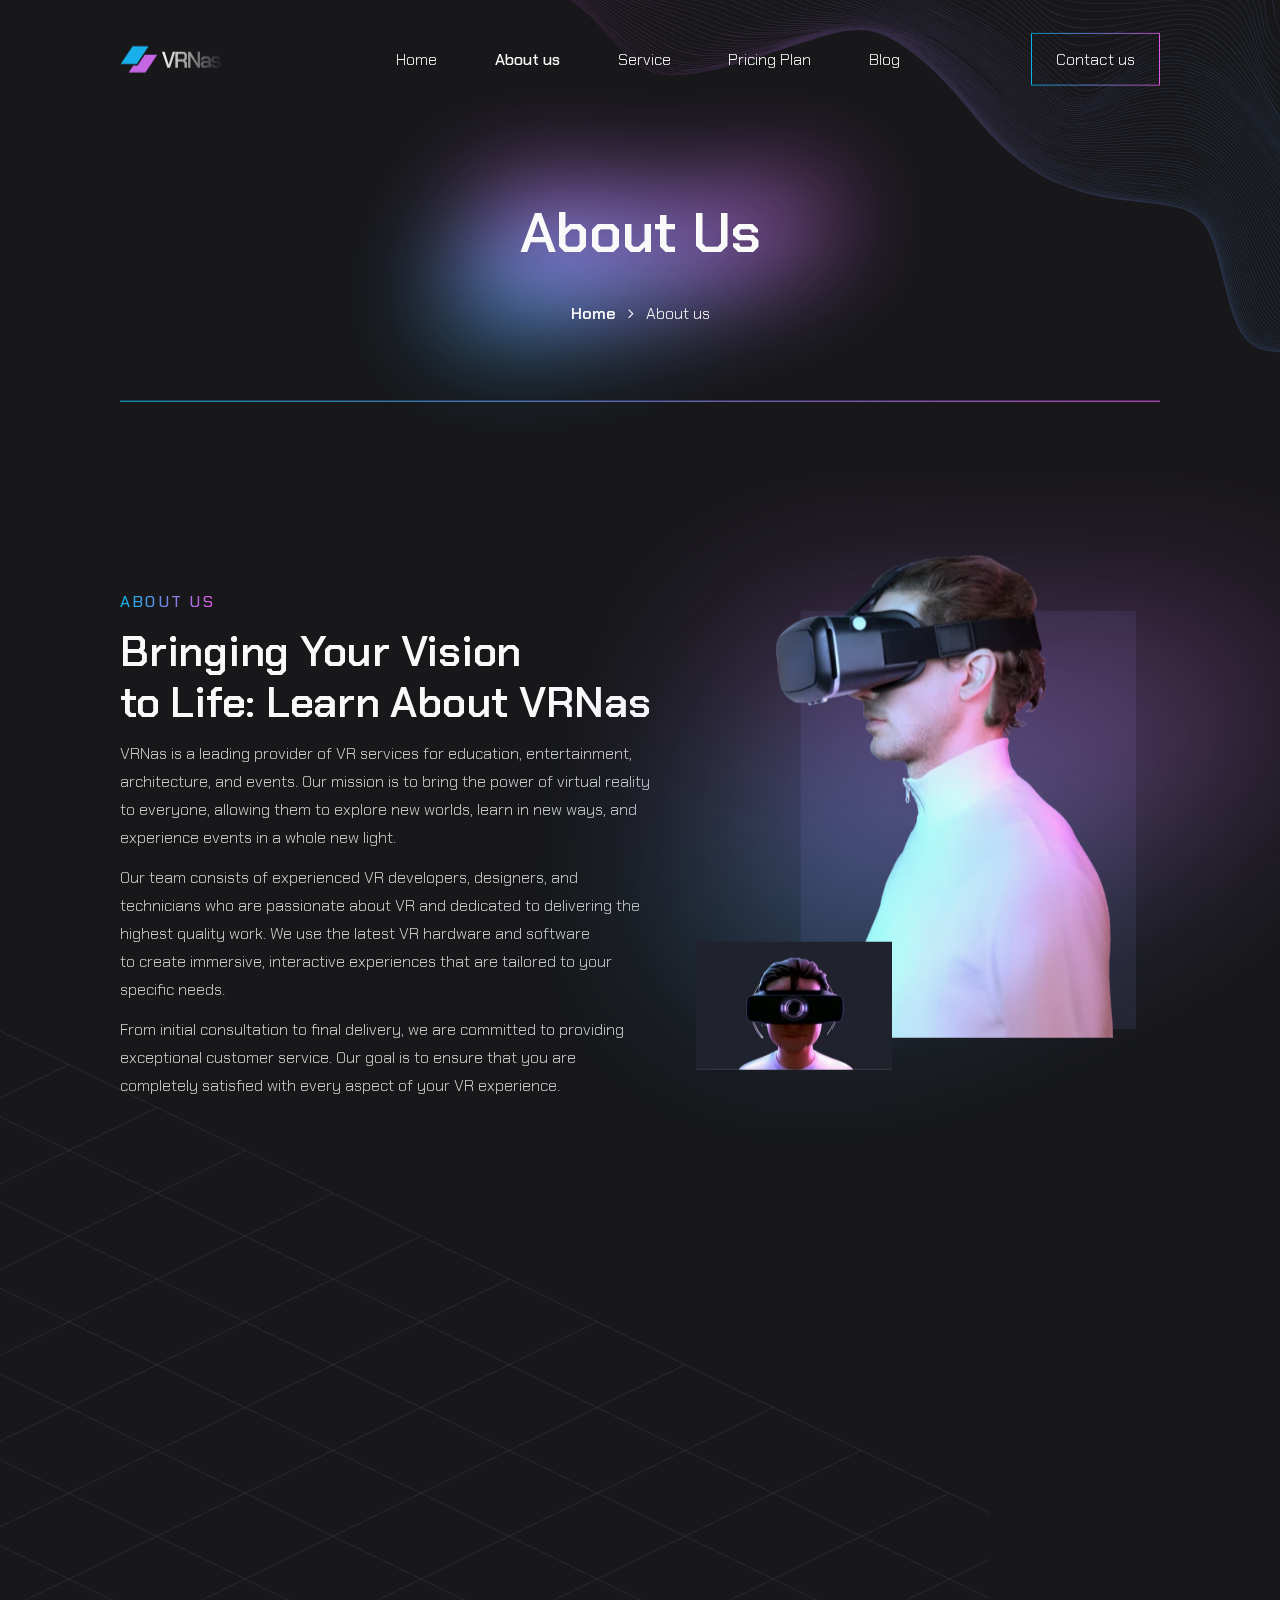
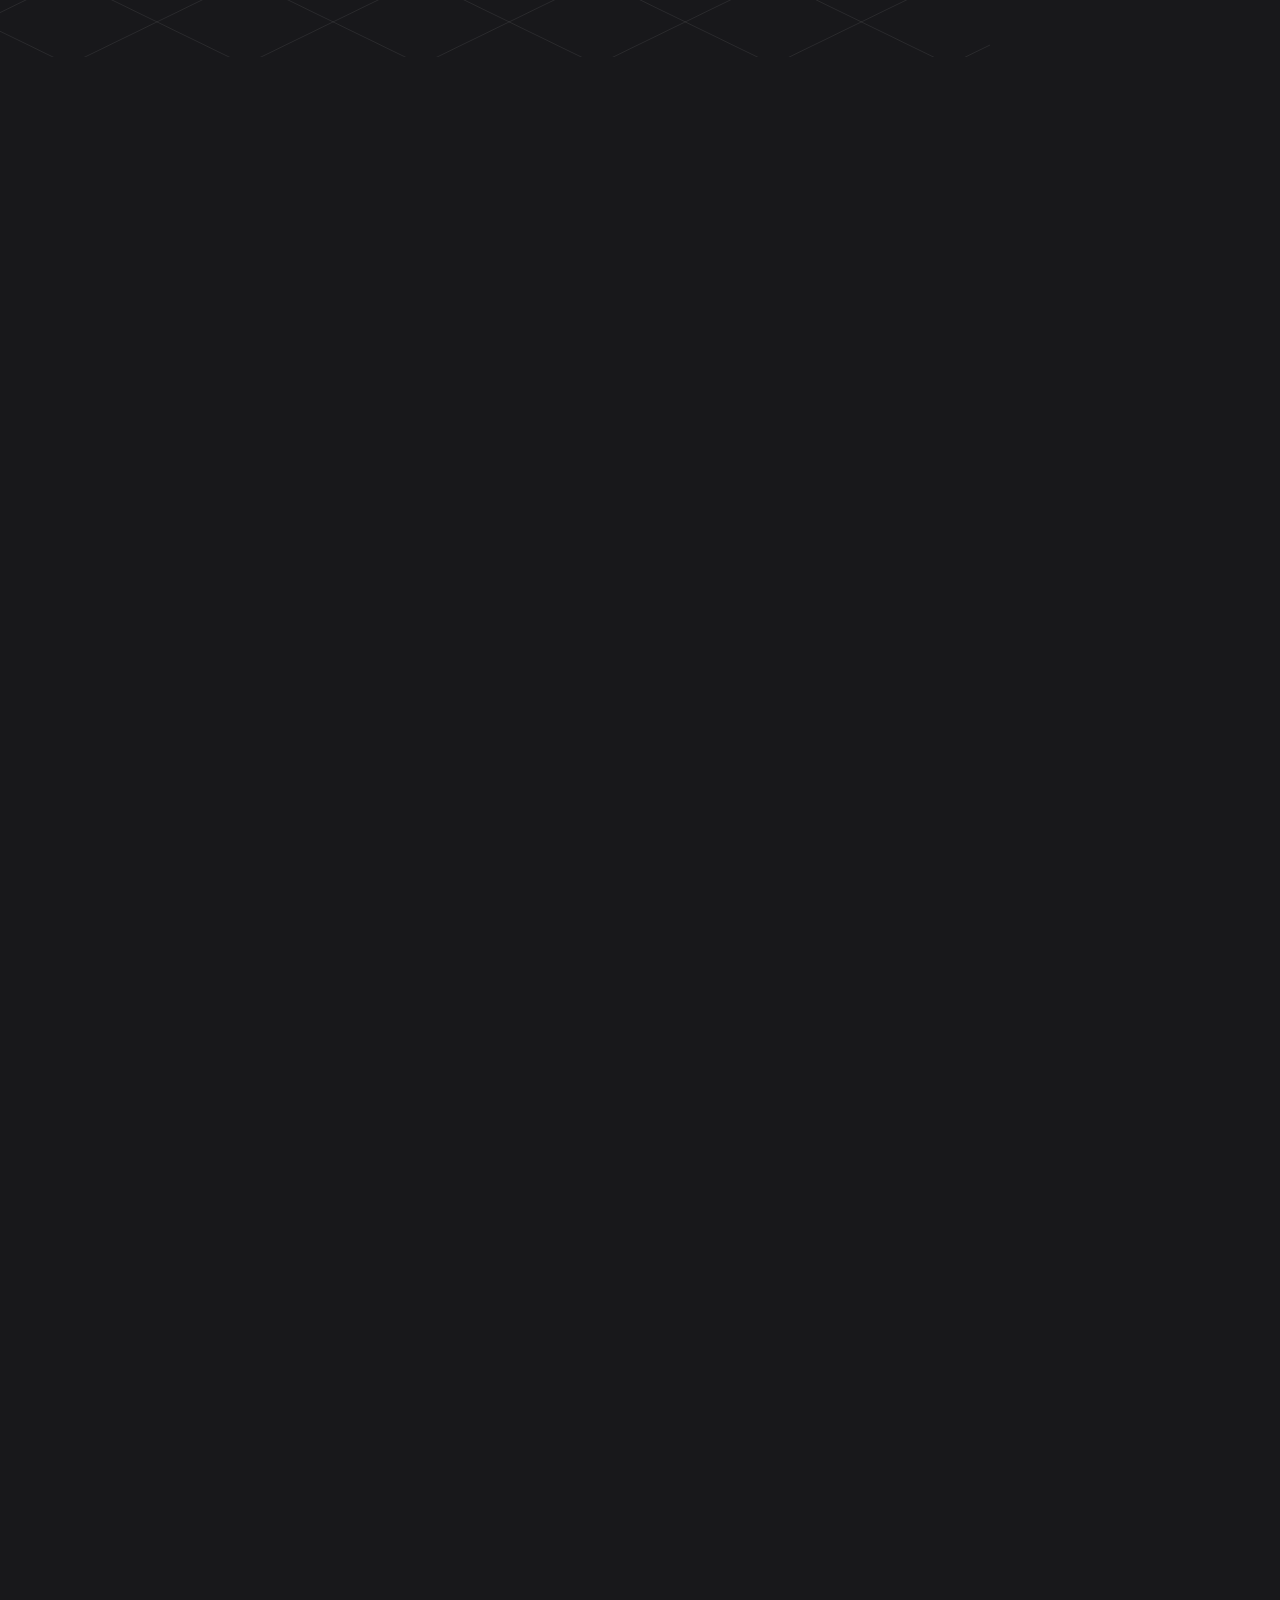
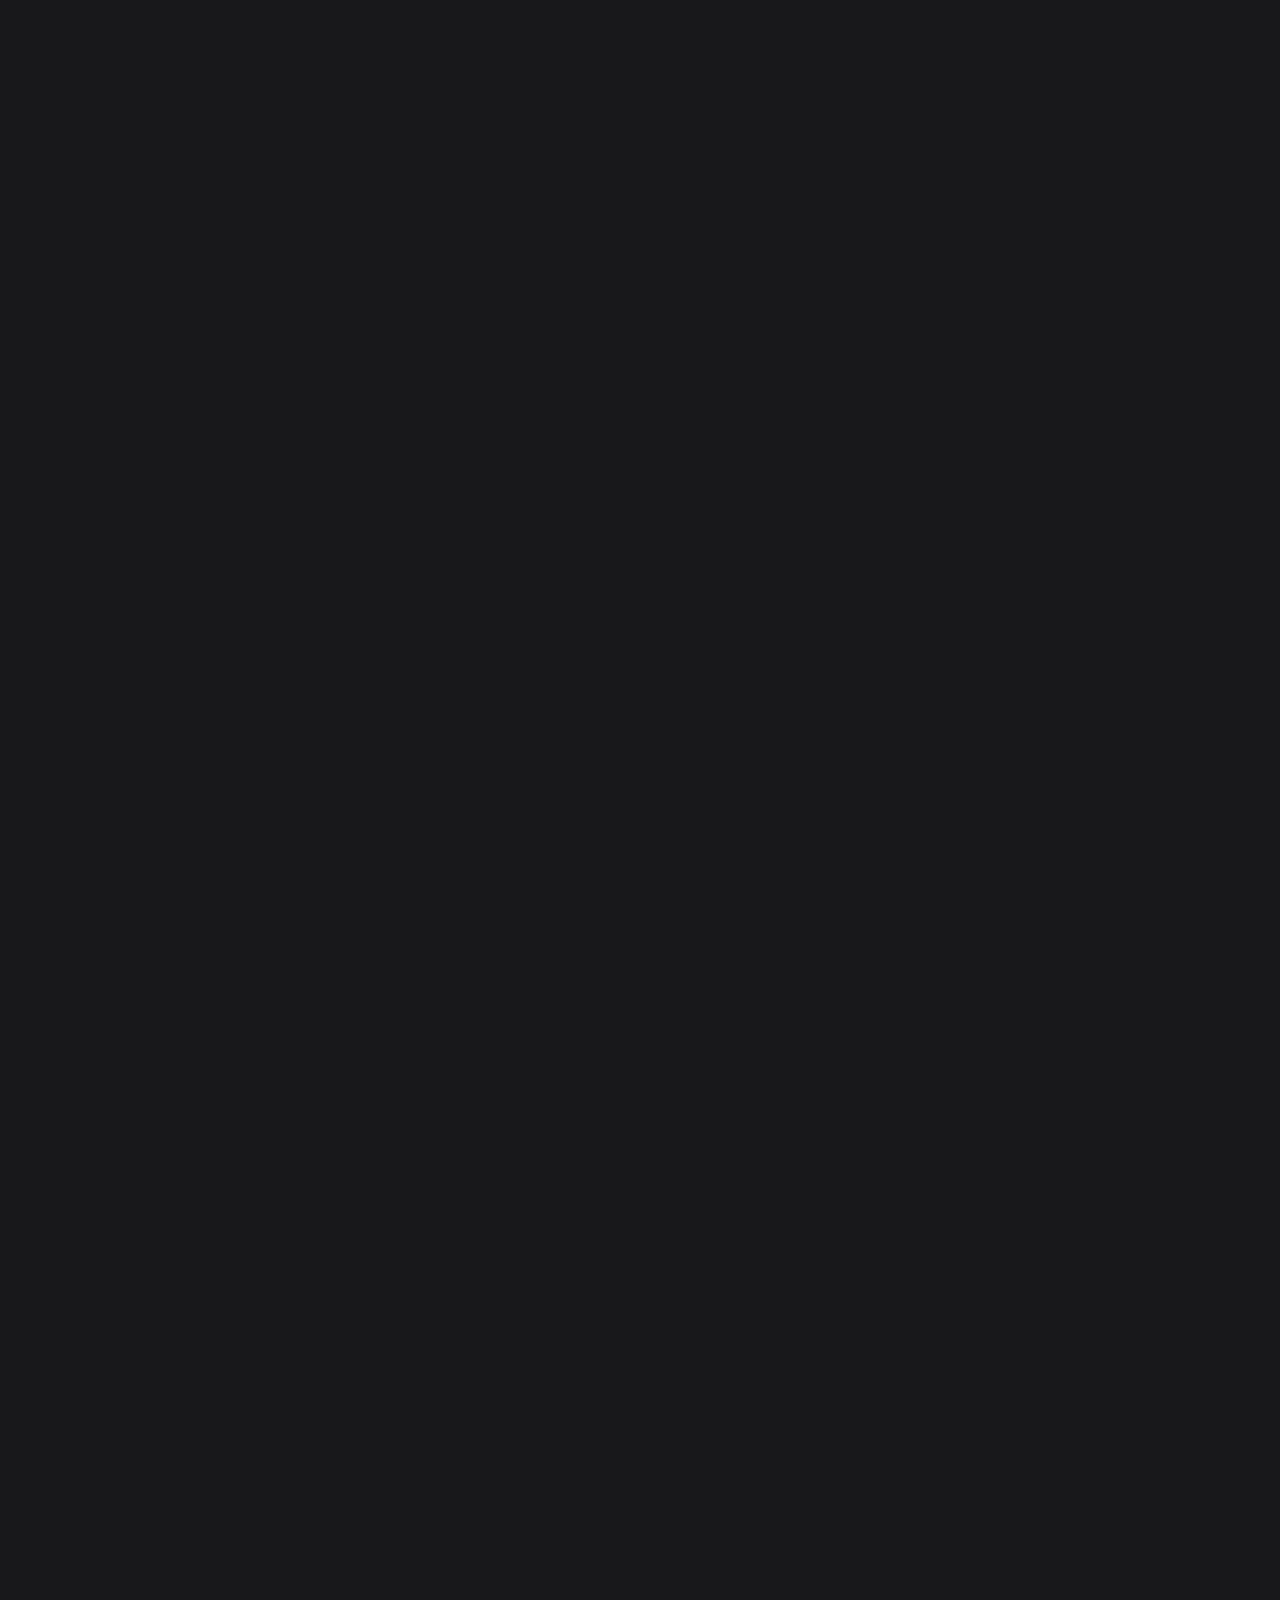
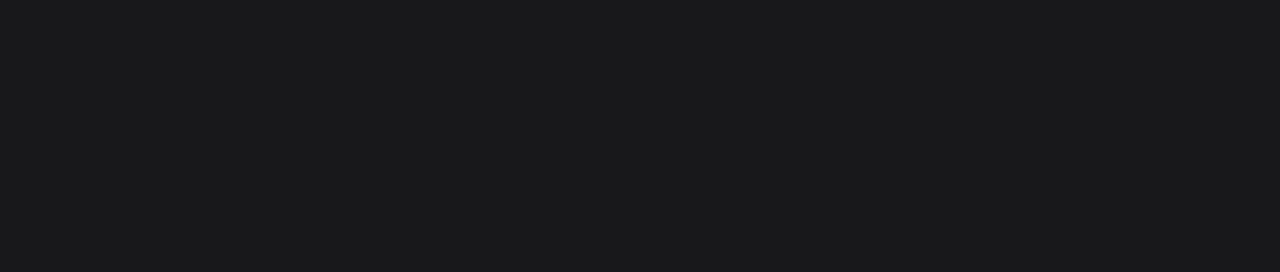
==== commit 04aed327: "fix: исправляет баги" ====
--- a/about.html
+++ b/about.html
@@ -13,7 +13,7 @@
 <meta name="msapplication-TileColor" content="#da532c">
 <meta name="theme-color" content="#ffffff">
     <link rel="preload" href="fonts/chakrapetch-semibold.woff2" as="font" crossorigin="anonymous">
-    <style>.info__wrapper{display:-ms-grid;display:grid;-ms-flex-line-pack:start;align-content:start}.info__light{-ms-grid-column:1;grid-column:1;-ms-grid-row:1;grid-row:1;position:relative}.info__light{position:absolute}@media (max-width:767px){html{font-size:3.720930233vw}.container{padding:0 16px}.title--h1,.title--h2{font-size:3rem;font-weight:600;line-height:1.2;letter-spacing:-.24px}.title--h2{font-size:2rem;line-height:normal;letter-spacing:-.16px}.main-nav__wrapper{padding:70px 20px 50px}.info--about-about .info__light svg{width:100%}.info{padding:44px 0 50px}.info[data-image-side] .info__wrapper{-ms-grid-columns:1fr;grid-template-columns:1fr}.info[data-image-side] .info__content{-ms-grid-column:1;grid-column:1;-ms-grid-row:2;grid-row:2}.info--about-about{padding-bottom:52px}.info--about-about .info__light{width:90%;-webkit-transform:scaleY(1.4) translate(-12%,-40%);transform:scaleY(1.4) translate(-12%,-40%)}.info--about-about .info__content{padding-top:0}.info--about-about[data-image-side] .info__content{-ms-grid-row:1;grid-row:1}.page-title{min-height:unset;padding:154px 0 53px}.page-title__wrapper svg{width:75%}.page-title__text{padding-bottom:63px}.page-title__text .title{font-size:40px;font-weight:600;line-height:1.45;letter-spacing:-.2px}.page-title__breadcrumbs{margin-top:26px}}html{-webkit-text-size-adjust:100%}main{display:block}h1{margin:.67em 0;font-size:2em}a{background-color:transparent;color:#000;text-decoration:none}img{border-style:none}button{margin:0;font-size:100%;line-height:1.15;font-family:inherit}button{overflow:visible}button{text-transform:none}[type=button]::-moz-focus-inner,button::-moz-focus-inner{padding:0;border-style:none}[type=button]:-moz-focusring,button:-moz-focusring{outline:ButtonText dotted 1px}::-webkit-file-upload-button{font:inherit;-webkit-appearance:button}*,::after,::before{-webkit-box-sizing:border-box;box-sizing:border-box}body,html{margin:0;padding:0;min-height:100vh}html{font-style:normal;font-weight:400;font-size:16px;line-height:24px;font-family:"Chakra Petch",Arial,sans-serif;color:#fff;-webkit-font-smoothing:antialiased;-moz-osx-font-smoothing:grayscale;text-rendering:optimizeLegibility}body{--header-height:115px;width:100%;height:100%;background-color:#18181b}img,svg{display:block;max-width:100%;height:auto}[type=button],button{-webkit-appearance:none;-moz-appearance:none;appearance:none}.wrapper{position:relative;display:-webkit-box;display:-ms-flexbox;display:flex;-webkit-box-orient:vertical;-webkit-box-direction:normal;-ms-flex-direction:column;flex-direction:column;min-height:100vh;min-height:calc(100*var(--vh,1vh))}.wrapper .header{-ms-flex-negative:0;flex-shrink:0}.wrapper main{-webkit-box-flex:1;-ms-flex-positive:1;flex-grow:1}.visually-hidden{position:absolute;width:1px;height:1px;margin:-1px;padding:0;overflow:hidden;white-space:nowrap;border:0;clip:rect(0 0 0 0);-webkit-clip-path:inset(100%);clip-path:inset(100%)}.container{width:100%;max-width:1440px;margin:0 auto;padding:0 120px}.btn{display:-webkit-inline-box;display:-ms-inline-flexbox;display:inline-flex;padding:20px 38px 16px;font-family:"Chakra Petch",Arial,sans-serif;font-size:14px;font-weight:700;line-height:1;letter-spacing:1.5px;text-transform:uppercase;text-align:center;color:#fff;background-image:-webkit-gradient(linear,left top,right top,from(#0cbaf1),to(#e95ce9));background-image:linear-gradient(90deg,#0cbaf1 0,#e95ce9 100%);border:0;will-change:opacity}.btn--inverse{font-size:16px;font-weight:300;line-height:1.75;text-transform:none;background-color:transparent;background-image:none;-o-border-image:linear-gradient(90deg,#0cbaf1 0,#e95ce9 100%);border-image:-webkit-gradient(linear,left top,right top,from(#0cbaf1),to(#e95ce9));border-image:linear-gradient(90deg,#0cbaf1 0,#e95ce9 100%);border-image-slice:1;border-width:1px;border-style:solid}.title{margin:0;padding:0;font-family:"Chakra Petch",Arial,sans-serif;font-size:20px;font-weight:400;line-height:normal}.title--h1,.title--h2{font-size:4rem;font-weight:600;line-height:normal;letter-spacing:-.32px}.title--h2{font-size:3rem;line-height:1.2;letter-spacing:-.24px}.title--c1{font-size:14px;font-weight:400;line-height:normal}.title--c1{font-size:16px;font-weight:500;letter-spacing:2.24px;text-transform:uppercase}.title--gradient{display:inline-block;background-image:-webkit-gradient(linear,left top,right top,from(#0cbaf1),to(#e95ce9));background-image:linear-gradient(90deg,#0cbaf1 0,#e95ce9 100%);-webkit-background-clip:text;background-clip:text;-webkit-text-fill-color:transparent}.header{position:fixed;width:100%;padding:31px 0;background-color:transparent;z-index:1}.header__wrapper{display:-webkit-box;display:-ms-flexbox;display:flex;-webkit-box-pack:justify;-ms-flex-pack:justify;justify-content:space-between}.header__logo{-ms-flex-negative:0;flex-shrink:0;width:200px;color:#fff;z-index:1}.header__logo svg{margin-top:10px}.main-nav{position:relative;-webkit-box-flex:1;-ms-flex-positive:1;flex-grow:1}.main-nav__wrapper{display:-ms-grid;display:grid;-ms-grid-columns:1fr -webkit-min-content;-ms-grid-columns:1fr min-content;grid-template-columns:1fr -webkit-min-content;grid-template-columns:1fr min-content;-ms-flex-line-pack:center;align-content:center;-webkit-box-align:center;-ms-flex-align:center;align-items:center}.main-nav__toggle{display:none;position:absolute;right:0;top:0;width:32px;height:32px;padding:0;background-color:transparent;border:0;will-change:opacity,transform;z-index:1}.main-nav__list{-ms-grid-column-align:center;justify-self:center;display:-webkit-box;display:-ms-flexbox;display:flex;-ms-flex-wrap:wrap;flex-wrap:wrap;-webkit-column-gap:64px;-moz-column-gap:64px;column-gap:64px;margin:0 0 0 16px;padding:12px 0;list-style:none}.main-nav__link{font-size:16px;font-weight:300;line-height:1.75;color:#fff}.main-nav__link.is-active{font-weight:500}.main-nav__btn-wrapper{-ms-grid-column-align:end;justify-self:end;-ms-flex-item-align:start;-ms-grid-row-align:start;align-self:start;display:-webkit-box;display:-ms-flexbox;display:flex;-webkit-box-pack:end;-ms-flex-pack:end;justify-content:flex-end;-webkit-box-align:start;-ms-flex-align:start;align-items:flex-start;width:200px}.main-nav__contact-btn{-webkit-box-flex:0;-ms-flex-positive:0;flex-grow:0;padding:12px 24px 11px;font-size:16px;font-weight:300;line-height:1.75;letter-spacing:.1px}.footer__inner{-ms-grid-row:1;-ms-grid-column:1;grid-area:socials;display:-webkit-box;display:-ms-flexbox;display:flex;-webkit-box-orient:vertical;-webkit-box-direction:normal;-ms-flex-direction:column;flex-direction:column;-webkit-box-pack:justify;-ms-flex-pack:justify;justify-content:space-between;padding-bottom:35px}.footer__quicklinks{-ms-grid-row:1;-ms-grid-column:3;grid-area:quicklinks}.footer__support{-ms-grid-row:1;-ms-grid-column:5;grid-area:support}.footer__contacts{-ms-grid-row:1;-ms-grid-column:7;grid-area:contacts}.footer__copyright{-ms-grid-row:2;-ms-grid-column:1;-ms-grid-column-span:7;grid-area:copyright;position:relative;margin-top:31px;padding-top:34px;text-align:center}.info{padding:75px 0}.info__images-wrapper,.info__wrapper{display:-ms-grid;display:grid;-ms-flex-line-pack:start;align-content:start}.info__wrapper{-ms-grid-columns:.9fr 1fr;grid-template-columns:.9fr 1fr;-webkit-box-align:start;-ms-flex-align:start;align-items:start;-webkit-column-gap:101px;-moz-column-gap:101px;column-gap:101px}.info[data-image-side=right] .info__images-wrapper{-ms-grid-column:2;grid-column:2;-ms-grid-row:1;grid-row:1}.info[data-image-side=right] .info__content{-ms-grid-column:1;grid-column:1;-ms-grid-row:1;grid-row:1}.info--about-about .info__wrapper{-ms-grid-columns:629fr 398fr;grid-template-columns:629fr 398fr;-webkit-column-gap:171px;-moz-column-gap:171px;column-gap:171px}.info--about-about .info__images-wrapper{margin-bottom:-6px}.info--about-about .info__bg{-ms-grid-column-align:end;justify-self:end;max-width:100%;max-height:497px;height:90%;left:-7%}.info--about-about .info__light{-webkit-transform:scale(1.4) translate(6%,-49%);transform:scale(1.4) translate(6%,-49%)}.info--about-about .info__light svg{width:449px}.info--about-about .info__img{max-width:399px;left:-47px}.info--about-about .info__img::before{padding-bottom:143.8596491228%}.info--about-about .info__content{padding-top:36px}.info__images-wrapper{-ms-grid-row-align:start;align-self:start;-ms-grid-columns:1fr;grid-template-columns:1fr;-ms-grid-rows:auto;grid-template-rows:auto;-webkit-box-align:end;-ms-flex-align:end;align-items:end}.info__bg,.info__img,.info__light{-ms-grid-column:1;grid-column:1;-ms-grid-row:1;grid-row:1;position:relative}.info__bg svg,.info__img img{width:100%;height:100%}.info__img,.info__light{position:absolute}.info__light svg{-webkit-filter:blur(105px);filter:blur(105px)}.info__img{position:relative}.info__img{max-width:90%;overflow:hidden}.info__img::before{content:"";display:block;padding-bottom:140%}.info__img img{position:absolute;left:0;top:0;-o-object-fit:cover;object-fit:cover}.info__title{margin:12px 0 0}.breadcrumbs{display:-webkit-box;-webkit-line-clamp:1;-webkit-box-orient:vertical;overflow:hidden;text-overflow:ellipsis;font-size:16px;font-weight:300;line-height:1.75}.breadcrumbs__link{display:inline-block;font-size:16px;font-weight:600;line-height:normal;color:#fff}.breadcrumbs__link::after{content:"";display:inline-block;width:6px;height:10px;margin:0 12px;background-image:url("data:image/svg+xml,%3Csvg width='6' height='10' viewBox='0 0 6 10' fill='none' xmlns='http://www.w3.org/2000/svg'%3E%3Cpath d='M5.53135 5L1.03135 9.5L0.225098 8.69375L3.9376 5L0.243847 1.30625L1.0501 0.5L5.53135 5Z' fill='white'/%3E%3C/svg%3E ")}.page-title{--padding-top:79px;position:relative;min-height:410px;padding:max(var(--header-height) + var(--padding-top),194px) 0 77px}.page-title__wrapper{display:-ms-grid;display:grid;-ms-grid-columns:1fr;grid-template-columns:1fr;-ms-grid-rows:auto;grid-template-rows:auto;text-align:center}.page-title__text,.page-title__wrapper svg{position:relative;-ms-grid-column:1;grid-column:1;-ms-grid-row:1;grid-row:1}.page-title__wrapper svg{width:37.5%;margin:0 auto;z-index:-1;-webkit-filter:blur(55px);filter:blur(55px)}.page-title__text{padding-bottom:74px}.page-title__text::after{content:"";position:absolute;bottom:0;left:0;width:100%;height:1px;background-image:-webkit-gradient(linear,left top,right top,from(#0cbaf1),to(#e95ce9));background-image:linear-gradient(90deg,#0cbaf1 0,#e95ce9 100%)}.page-title__breadcrumbs{margin-top:30px}.recent__img{-ms-grid-row:1;-ms-grid-row-span:3;-ms-grid-column:1;grid-area:image;position:relative;width:100%;overflow:hidden}.recent__hashtag,.recent__text{-ms-grid-row:1;-ms-grid-column:3;grid-area:hashtag}.recent__text{-ms-grid-row:3;grid-area:text;display:-webkit-box;-webkit-line-clamp:2;-webkit-box-orient:vertical;overflow:hidden;text-overflow:ellipsis}.waves-bg{position:relative}.waves-bg img{position:absolute;top:0;right:0;z-index:-1}[data-animate-fade-in]{opacity:0;-webkit-transform:translate(0,80px);transform:translate(0,80px)}@media (max-width:1439px){html{font-size:1.1111111111vw}.main-nav__list{-webkit-column-gap:4.5vw;-moz-column-gap:4.5vw;column-gap:4.5vw}}@media (max-width:1023px){html{font-size:1.171875vw}.container{padding:0 24px}.title--h1{font-size:48px}.title--h2{font-size:34px}.header{padding:42px 0 31px}.header__logo svg{margin-top:0}.main-nav__wrapper{display:-webkit-box;display:-ms-flexbox;display:flex;-webkit-box-orient:vertical;-webkit-box-direction:normal;-ms-flex-direction:column;flex-direction:column;-webkit-box-align:center;-ms-flex-align:center;align-items:center;position:fixed;top:0;left:0;width:100%;max-height:calc(100*var(--vh,1vh));padding:70px 50px 40px;background-color:#252532;-webkit-transform:translateY(-110%);transform:translateY(-110%);will-change:transform;overflow:auto;-webkit-overflow-scrolling:touch;-ms-overflow-style:none;scrollbar-width:none}.main-nav__wrapper::-webkit-scrollbar{display:none}.main-nav__toggle{display:block}.main-nav__list{-webkit-box-orient:vertical;-webkit-box-direction:normal;-ms-flex-direction:column;flex-direction:column;-webkit-box-align:center;-ms-flex-align:center;align-items:center;-ms-flex-wrap:nowrap;flex-wrap:nowrap;row-gap:15px;margin-left:0;padding:0}.main-nav__item{text-align:center}.main-nav__link{font-size:20px}.main-nav__btn-wrapper{-webkit-box-pack:center;-ms-flex-pack:center;justify-content:center;width:100%}.main-nav__contact-btn{margin-top:30px}.info--about-about .info__light{-webkit-transform:scale(1.3) translate(-8%,-40%);transform:scale(1.3) translate(-8%,-40%)}.page-title{padding:127px 0 45px}.page-title__wrapper svg{width:40%}}@media (max-width:767px){html{font-size:3.720930233vw}.container{padding:0 16px}.title--h1,.title--h2{font-size:3rem;font-weight:600;line-height:1.2;letter-spacing:-.24px}.title--h2{font-size:2rem;line-height:normal;letter-spacing:-.16px}.main-nav__wrapper{padding:70px 20px 50px}.info--about-about .info__light svg{width:100%}.info{padding:44px 0 50px}.info[data-image-side] .info__wrapper{-ms-grid-columns:1fr;grid-template-columns:1fr}.info[data-image-side] .info__images-wrapper{-ms-grid-column:1;grid-column:1;-ms-grid-row:1;grid-row:1}.info[data-image-side] .info__content{-ms-grid-column:1;grid-column:1;-ms-grid-row:2;grid-row:2}.info--about-about{padding-bottom:52px}.info--about-about .info__images-wrapper{-ms-grid-column-align:end;justify-self:end;width:79%;margin-top:44px;margin-bottom:0;-webkit-transform:none;transform:none}.info--about-about[data-image-side] .info__images-wrapper{-ms-grid-row:2;grid-row:2}.info--about-about .info__bg{max-height:unset;left:-7px}.info--about-about .info__light{width:90%;-webkit-transform:scaleY(1.4) translate(-12%,-40%);transform:scaleY(1.4) translate(-12%,-40%)}.info--about-about .info__img{max-width:unset;left:unset;right:19px}.info--about-about .info__img img{-o-object-position:right bottom;object-position:right bottom}.info--about-about .info__img::before{padding-bottom:142.9022082019%}.info--about-about .info__content{padding-top:0}.info--about-about[data-image-side] .info__content{-ms-grid-row:1;grid-row:1}.page-title{min-height:unset;padding:154px 0 53px}.page-title__wrapper svg{width:75%}.page-title__text{padding-bottom:63px}.page-title__text .title{font-size:40px;font-weight:600;line-height:1.45;letter-spacing:-.2px}.page-title__breadcrumbs{margin-top:26px}}@media (max-width:374px){.page-title__wrapper svg{width:299px}}</style>
+    <style>.info__light{-ms-grid-column:1;grid-column:1;-ms-grid-row:1;grid-row:1}@media (max-width:767px){html{font-size:3.720930233vw}.container{padding:0 16px}.title--h1,.title--h2{font-size:3rem;font-weight:600;line-height:1.2;letter-spacing:-.24px}.title--h2{font-size:2rem;line-height:normal;letter-spacing:-.16px}.main-nav__wrapper{padding:70px 20px 50px}.info--about-about .info__light svg,.info__light svg{width:100%}.info{padding:44px 0 50px}.info .info__wrapper{-ms-grid-columns:1fr;grid-template-columns:1fr}.info .info__content{-ms-grid-column:1;grid-column:1;-ms-grid-row:1;grid-row:1}.info .info__content{-ms-grid-row:2;grid-row:2}.info--about-about{padding-bottom:52px}.info--about-about .info__wrapper{-ms-grid-columns:1fr;grid-template-columns:1fr}.info--about-about .info__light{width:90%;-webkit-transform:scaleY(1.4) translate(-12%,-40%);transform:scaleY(1.4) translate(-12%,-40%)}.info--about-about .info__content{-ms-grid-row:1;grid-row:1;padding-top:0}.info__light{-webkit-transform:scaleY(1.3) translate(0,-30%);transform:scaleY(1.3) translate(0,-30%)}.page-title{min-height:unset;padding:154px 0 53px}.page-title__glow{width:75%}.page-title__text{padding-bottom:63px}.page-title__text .title{font-size:40px;font-weight:600;line-height:1.45;letter-spacing:-.2px}.page-title__breadcrumbs{margin-top:26px}}html{-webkit-text-size-adjust:100%}main{display:block}h1{margin:.67em 0;font-size:2em}a{background-color:transparent;color:#000;text-decoration:none}img{border-style:none}button{margin:0;font-size:100%;line-height:1.15;font-family:inherit}button{overflow:visible}button{text-transform:none}[type=button]::-moz-focus-inner,button::-moz-focus-inner{padding:0;border-style:none}[type=button]:-moz-focusring,button:-moz-focusring{outline:ButtonText dotted 1px}::-webkit-file-upload-button{font:inherit;-webkit-appearance:button}*,::after,::before{-webkit-box-sizing:border-box;box-sizing:border-box}body,html{margin:0;padding:0;min-height:100vh}html{font-style:normal;font-weight:400;font-size:16px;line-height:24px;font-family:"Chakra Petch",Arial,sans-serif;color:#fff;-webkit-font-smoothing:antialiased;-moz-osx-font-smoothing:grayscale;text-rendering:optimizeLegibility}body{--header-height:115px;width:100%;height:100%;background-color:#18181b}img,svg{display:block;max-width:100%;height:auto}[type=button],button{-webkit-appearance:none;-moz-appearance:none;appearance:none}.wrapper{position:relative;display:-webkit-box;display:-ms-flexbox;display:flex;-webkit-box-orient:vertical;-webkit-box-direction:normal;-ms-flex-direction:column;flex-direction:column;min-height:100vh;min-height:calc(100*var(--vh,1vh))}.wrapper .header{-ms-flex-negative:0;flex-shrink:0}.wrapper main{-webkit-box-flex:1;-ms-flex-positive:1;flex-grow:1}.visually-hidden{position:absolute;width:1px;height:1px;margin:-1px;padding:0;overflow:hidden;white-space:nowrap;border:0;clip:rect(0 0 0 0);-webkit-clip-path:inset(100%);clip-path:inset(100%)}.container{width:100%;max-width:1440px;margin:0 auto;padding:0 120px}a.logo{will-change:opacity}.btn{display:-webkit-inline-box;display:-ms-inline-flexbox;display:inline-flex;padding:20px 38px 16px;font-family:"Chakra Petch",Arial,sans-serif;font-size:14px;font-weight:700;line-height:1;letter-spacing:1.5px;text-transform:uppercase;text-align:center;color:#fff;background-image:-webkit-gradient(linear,left top,right top,from(#0cbaf1),to(#e95ce9));background-image:linear-gradient(90deg,#0cbaf1 0,#e95ce9 100%);border:0;will-change:opacity}.btn--inverse{font-size:16px;font-weight:300;line-height:1.75;text-transform:none;background-color:transparent;background-image:none;-o-border-image:linear-gradient(90deg,#0cbaf1 0,#e95ce9 100%);border-image:-webkit-gradient(linear,left top,right top,from(#0cbaf1),to(#e95ce9));border-image:linear-gradient(90deg,#0cbaf1 0,#e95ce9 100%);border-image-slice:1;border-width:1px;border-style:solid}.title{margin:0;padding:0;font-family:"Chakra Petch",Arial,sans-serif;font-size:20px;font-weight:400;line-height:normal}.title--h1,.title--h2{font-size:4rem;font-weight:600;line-height:normal;letter-spacing:-.32px}.title--h2{font-size:3rem;line-height:1.2;letter-spacing:-.24px}.title--c1{font-size:14px;font-weight:400;line-height:normal}.title--c1{font-size:16px;font-weight:500;letter-spacing:2.24px;text-transform:uppercase}.title--gradient{display:inline-block;background-image:-webkit-gradient(linear,left top,right top,from(#0cbaf1),to(#e95ce9));background-image:linear-gradient(90deg,#0cbaf1 0,#e95ce9 100%);-webkit-background-clip:text;background-clip:text;-webkit-text-fill-color:transparent}.header{position:fixed;width:100%;padding:31px 0;background-color:transparent;z-index:10}.header__wrapper{display:-webkit-box;display:-ms-flexbox;display:flex;-webkit-box-pack:justify;-ms-flex-pack:justify;justify-content:space-between;-webkit-box-align:center;-ms-flex-align:center;align-items:center}.header__logo{-ms-flex-negative:0;flex-shrink:0;width:200px;color:#fff;z-index:1}.main-nav{position:relative;-webkit-box-flex:1;-ms-flex-positive:1;flex-grow:1}.main-nav__wrapper{display:-ms-grid;display:grid;-ms-grid-columns:1fr -webkit-min-content;-ms-grid-columns:1fr min-content;grid-template-columns:1fr -webkit-min-content;grid-template-columns:1fr min-content;-ms-flex-line-pack:center;align-content:center;-webkit-box-align:center;-ms-flex-align:center;align-items:center}.main-nav__toggle{display:none;position:absolute;right:0;top:-15px;width:32px;height:32px;padding:0;background-color:transparent;border:0;will-change:opacity,transform;z-index:1}.main-nav__list{-ms-grid-column-align:center;justify-self:center;display:-webkit-box;display:-ms-flexbox;display:flex;-ms-flex-wrap:wrap;flex-wrap:wrap;-webkit-box-pack:center;-ms-flex-pack:center;justify-content:center;-webkit-column-gap:64px;-moz-column-gap:64px;column-gap:64px;margin:0 0 0 16px;padding:12px 0;list-style:none}.main-nav__link{font-size:16px;font-weight:300;line-height:1.75;color:#fff}.main-nav__link.is-active{font-weight:500}.main-nav__btn-wrapper{-ms-grid-column-align:end;justify-self:end;-ms-flex-item-align:center;-ms-grid-row-align:center;align-self:center;display:-webkit-box;display:-ms-flexbox;display:flex;-ms-flex-wrap:wrap;flex-wrap:wrap;-webkit-box-pack:end;-ms-flex-pack:end;justify-content:flex-end;-webkit-box-align:start;-ms-flex-align:start;align-items:flex-start;row-gap:5px;-webkit-column-gap:10px;-moz-column-gap:10px;column-gap:10px;width:200px}.main-nav__contact-btn{-webkit-box-flex:0;-ms-flex-positive:0;flex-grow:0;padding:12px 24px 11px;font-size:16px;font-weight:300;line-height:1.75;letter-spacing:.1px}.footer__inner{-ms-grid-row:1;-ms-grid-column:1;grid-area:socials;display:-webkit-box;display:-ms-flexbox;display:flex;-webkit-box-orient:vertical;-webkit-box-direction:normal;-ms-flex-direction:column;flex-direction:column;-webkit-box-pack:justify;-ms-flex-pack:justify;justify-content:space-between;padding-bottom:35px}.footer__quicklinks{-ms-grid-row:1;-ms-grid-column:3;grid-area:quicklinks}.footer__support{-ms-grid-row:1;-ms-grid-column:5;grid-area:support}.footer__contacts{-ms-grid-row:1;-ms-grid-column:7;grid-area:contacts}.footer__copyright{-ms-grid-row:2;-ms-grid-column:1;-ms-grid-column-span:7;grid-area:copyright;position:relative;margin-top:31px;padding-top:34px;text-align:center}.info{padding:75px 0}.info__wrapper{display:-ms-grid;display:grid;-ms-grid-columns:.9fr 1fr;grid-template-columns:.9fr 1fr;-ms-flex-line-pack:start;align-content:start;-webkit-box-align:start;-ms-flex-align:start;align-items:start;-webkit-column-gap:101px;-moz-column-gap:101px;column-gap:101px}.info--about-about .info__img img{-o-object-fit:cover;object-fit:cover}.info--about-about{position:relative;z-index:1}.info--about-about .info__wrapper{-ms-grid-columns:629fr 398fr;grid-template-columns:629fr 398fr;-webkit-column-gap:171px;-moz-column-gap:171px;column-gap:171px}.info--about-about .info__images-wrapper{margin-bottom:-6px}.info--about-about .info__bg{-ms-grid-column-align:end;justify-self:end;max-width:100%;max-height:497px;height:90%;left:-7%}.info--about-about .info__light{-webkit-filter:blur(65px);filter:blur(65px);-webkit-transform:scale(1.6) translate(-2%,-42%);transform:scale(1.6) translate(-2%,-42%)}.info--about-about .info__light svg{width:449px}.info--about-about .info__img{max-width:399px;left:-47px}.info--about-about .info__img::before{padding-bottom:143.8596491228%}.info--about-about .info__content{-ms-grid-row:1;grid-row:1;padding-top:36px}.info__images-wrapper{-ms-grid-row-align:start;align-self:start;display:-ms-grid;display:grid;-ms-grid-columns:1fr;grid-template-columns:1fr;-ms-grid-rows:auto;grid-template-rows:auto;-ms-flex-line-pack:start;align-content:start;-webkit-box-align:end;-ms-flex-align:end;align-items:end;-webkit-transform:translateZ(0);transform:translateZ(0)}.info__bg{-ms-grid-column-align:start;justify-self:start;position:relative;max-width:80%;max-height:497px;height:86.4%}.info__bg svg,.info__img img{width:100%;height:100%}.info__bg,.info__img,.info__light{-ms-grid-column:1;grid-column:1;-ms-grid-row:1;grid-row:1}.info__light{position:absolute;-webkit-transform:scale(1.15);transform:scale(1.15);-webkit-filter:blur(105px);filter:blur(105px)}.info__light svg{width:608px}.info__img{position:relative}.info__img{max-width:90%;overflow:hidden}.info__img::before{content:"";display:block;padding-bottom:140%}.info__img img{position:absolute;left:0;top:0;-o-object-fit:contain;object-fit:contain}.info__title{margin:12px 0 0}.breadcrumbs{display:-webkit-box;-webkit-line-clamp:1;-webkit-box-orient:vertical;overflow:hidden;text-overflow:ellipsis;font-size:16px;font-weight:300;line-height:1.75}.breadcrumbs__link{display:inline-block;font-size:16px;font-weight:600;line-height:normal;color:#fff;will-change:opacity}.breadcrumbs__link::after{content:"";display:inline-block;width:6px;height:10px;margin:0 12px;background-image:url("data:image/svg+xml,%3Csvg width='6' height='10' viewBox='0 0 6 10' fill='none' xmlns='http://www.w3.org/2000/svg'%3E%3Cpath d='M5.53135 5L1.03135 9.5L0.225098 8.69375L3.9376 5L0.243847 1.30625L1.0501 0.5L5.53135 5Z' fill='white'/%3E%3C/svg%3E ")}.page-title{--padding-top:79px;position:relative;min-height:410px;padding:max(var(--header-height) + var(--padding-top),194px) 0 77px}.page-title__wrapper{display:-ms-grid;display:grid;-ms-grid-columns:1fr;grid-template-columns:1fr;-ms-grid-rows:auto;grid-template-rows:auto;text-align:center}.page-title__glow,.page-title__text{position:relative;-ms-grid-column:1;grid-column:1;-ms-grid-row:1;grid-row:1}.page-title__glow{width:37.5%;margin:0 auto;z-index:-1;-webkit-filter:blur(55px);filter:blur(55px)}.page-title__text{padding-bottom:74px}.page-title__text::after{content:"";position:absolute;bottom:0;left:0;width:100%;height:1px;background-image:-webkit-gradient(linear,left top,right top,from(#0cbaf1),to(#e95ce9));background-image:linear-gradient(90deg,#0cbaf1 0,#e95ce9 100%)}.page-title__breadcrumbs{margin-top:30px}.article-link__img{-ms-grid-row:1;-ms-grid-row-span:3;-ms-grid-column:1;grid-area:image;position:relative;width:100%;overflow:hidden}.article-link__hashtags{-ms-grid-row:1;-ms-grid-column:3;grid-area:hashtag}.article-link__text{-ms-grid-row:3;-ms-grid-column:3;grid-area:text;display:-webkit-box;-webkit-line-clamp:2;-webkit-box-orient:vertical;overflow:hidden;text-overflow:ellipsis}.waves-bg{position:relative}.waves-bg img{position:absolute;top:0;right:0;z-index:-1;width:unset}[data-animate-fade-in]{opacity:0;-webkit-transform:translate(0,80px);transform:translate(0,80px)}@media (max-width:1439px){html{font-size:1.1111111111vw}.main-nav__list{-webkit-column-gap:4.5vw;-moz-column-gap:4.5vw;column-gap:4.5vw}}@media (max-width:1159px){.header__logo{width:150px}.main-nav__list{margin-left:0}.main-nav__btn-wrapper{width:140px}}@media (max-width:1023px){html{font-size:1.171875vw}.container{padding:0 24px}.title--h1{font-size:48px}.title--h2{font-size:34px}.header{padding:42px 0 31px}.main-nav__wrapper{display:-webkit-box;display:-ms-flexbox;display:flex;-webkit-box-orient:vertical;-webkit-box-direction:normal;-ms-flex-direction:column;flex-direction:column;-webkit-box-align:center;-ms-flex-align:center;align-items:center;position:fixed;top:0;left:0;width:100%;max-height:calc(100*var(--vh,1vh));padding:70px 50px 40px;background-color:#252532;-webkit-transform:translateY(-110%);transform:translateY(-110%);will-change:transform;overflow:auto;-webkit-overflow-scrolling:touch;-ms-overflow-style:none;scrollbar-width:none}.main-nav__wrapper::-webkit-scrollbar{display:none}.main-nav__toggle{display:block}.main-nav__list{-webkit-box-orient:vertical;-webkit-box-direction:normal;-ms-flex-direction:column;flex-direction:column;-webkit-box-align:center;-ms-flex-align:center;align-items:center;-ms-flex-wrap:nowrap;flex-wrap:nowrap;row-gap:15px;padding:0}.main-nav__item{text-align:center}.main-nav__link{font-size:20px}.main-nav__btn-wrapper{-webkit-box-pack:center;-ms-flex-pack:center;justify-content:center;row-gap:15px;width:100%;max-width:280px;margin-top:30px}.info--about-about .info__light{-webkit-transform:scale(1.3) translate(-8%,-40%);transform:scale(1.3) translate(-8%,-40%)}.page-title{padding:127px 0 45px}.page-title__glow{width:40%}}@media (max-width:767px){html{font-size:3.720930233vw}.container{padding:0 16px}.title--h1,.title--h2{font-size:3rem;font-weight:600;line-height:1.2;letter-spacing:-.24px}.title--h2{font-size:2rem;line-height:normal;letter-spacing:-.16px}.main-nav__wrapper{padding:70px 20px 50px}.info--about-about .info__light svg,.info__light svg{width:100%}.info{padding:44px 0 50px}.info .info__wrapper{-ms-grid-columns:1fr;grid-template-columns:1fr}.info .info__content,.info .info__images-wrapper{-ms-grid-column:1;grid-column:1;-ms-grid-row:1;grid-row:1}.info .info__content{-ms-grid-row:2;grid-row:2}.info__img::before{padding-bottom:116%}.info--about-about{padding-bottom:52px}.info--about-about .info__wrapper{-ms-grid-columns:1fr;grid-template-columns:1fr}.info--about-about .info__images-wrapper{-ms-grid-row:2;grid-row:2;-ms-grid-column-align:end;justify-self:end;width:79%;margin-top:44px;margin-bottom:0;-webkit-transform:none;transform:none}.info--about-about .info__bg{max-height:unset;left:-7px}.info--about-about .info__light{width:90%;-webkit-transform:scaleY(1.4) translate(-12%,-40%);transform:scaleY(1.4) translate(-12%,-40%)}.info--about-about .info__img{max-width:unset;left:unset;right:19px}.info--about-about .info__img img{-o-object-position:right bottom;object-position:right bottom}.info--about-about .info__img::before{padding-bottom:142.9022082019%}.info--about-about .info__content{-ms-grid-row:1;grid-row:1;padding-top:0}.info__light{-webkit-transform:scaleY(1.3) translate(0,-30%);transform:scaleY(1.3) translate(0,-30%)}.info__img{max-width:100%}.page-title{min-height:unset;padding:154px 0 53px}.page-title__glow{width:75%}.page-title__text{padding-bottom:63px}.page-title__text .title{font-size:40px;font-weight:600;line-height:1.45;letter-spacing:-.2px}.page-title__breadcrumbs{margin-top:26px}}@media (max-width:575px){.info--about-about .info__light{-webkit-filter:blur(55px);filter:blur(55px)}.info__light{-webkit-filter:blur(65px);filter:blur(65px)}}@media (max-width:374px){.page-title__glow{width:299px}}</style>
     <link rel="stylesheet" href="css/style.min.css" media="print" onload="this.media='all'">
   </head>
   <body>
@@ -521,10 +521,8 @@
     <div class="wrapper">
       <header class="header" data-animate-fade-in>
         <div class="container">
-          <div class="header__wrapper"><a class="header__logo" href="index.html" aria-label="Goto Home">
-              <svg width="101" height="30" aria-hidden="true">
-                <use xlink:href="#logo"></use>
-              </svg></a>
+          <div class="header__wrapper">
+            <a class="logo header__logo" href="index.html" aria-label="Goto Home"><img src="img/svg/logo.svg" width="101" height="30" alt="Logo"></a>
             <nav class="main-nav">
               <button class="main-nav__toggle" type="button" data-nav-toggle aria-label="Open menu" aria-pressed="false">
                 <svg width="32" height="32" aria-hidden="true">
@@ -552,11 +550,11 @@
           </div>
         </div>
       </header>
-      <div class="waves-bg"><img src="img/svg/intro-waves.svg" width="736" height="354" alt="Background waves" aria-hidden="true"></div>
+      <div class="waves-bg"><img src="img/svg/intro-waves.svg" width="736" height="354" alt="" aria-hidden="true"></div>
       <main>
         <section class="page-title">
           <div class="container">
-            <div class="page-title__wrapper" data-animate-fade-in><svg width="449" height="147" viewBox="0 0 449 147" fill="none" xmlns="http://www.w3.org/2000/svg">
+            <div class="page-title__wrapper" data-animate-fade-in><span class="page-title__glow"><svg width="449" height="147" viewBox="0 0 449 147" fill="none" xmlns="http://www.w3.org/2000/svg">
 <path d="M257.984 15.9306C368.418 15.9306 449 -24.3328 449 23.1609C449 70.6547 159.516 147 49.0819 147C-61.3524 147 49.0819 70.6547 49.0819 23.1609C49.0819 -24.3328 147.549 15.9306 257.984 15.9306Z" fill="url(#paint0_linear_109_3654)"/>
 <defs>
 <linearGradient id="paint0_linear_109_3654" x1="24.6623" y1="147" x2="32.1219" y2="-4.75939" gradientUnits="userSpaceOnUse">
@@ -565,17 +563,17 @@
 </linearGradient>
 </defs>
 </svg>
-
+</span>
               <div class="page-title__text">
                 <h1 class="title title--h1">About Us
                 </h1>
-                <div class="breadcrumbs page-title__breadcrumbs"><a class="breadcrumbs__link" href="index.html">Home</a>About us
+                <div class="breadcrumbs page-title__breadcrumbs"><a class="breadcrumbs__link" href="index.html">Home</a><span>About us</span>
                 </div>
               </div>
             </div>
           </div>
         </section>
-        <section class="info info--about-about" data-image-side="right">
+        <section class="info info--reverse info--about-about">
           <div class="container">
             <div class="info__wrapper" data-animate-fade-in data-animate-parallax-container>
               <div class="info__images-wrapper">
@@ -622,7 +620,7 @@
             </div>
           </div>
         </section>
-        <section class="advantages"><img src="img/svg/intro-grid.svg" width="1097" height="721" alt="Background grid" aria-hidden="true">
+        <section class="advantages"><span class="advantages__bg"><img src="img/svg/intro-grid.svg" width="1097" height="721" alt="" aria-hidden="true"></span>
           <div class="container">
             <div class="advantages__wrapper" data-animate-fade-in>
               <h2 class="title title--c1 title--gradient advantages__subtitle">WHY CHOOSE US
@@ -638,9 +636,7 @@
                   </div>
                   <div class="card__text text-content">
                     <h3>Expertise</h3>
-                    <div class="card__text-wrapper">
-                      <p>Our team consists of&nbsp;experienced&nbsp;VR developers, designers, and technicians who have a&nbsp;passion for&nbsp;VR and a&nbsp;commitment to&nbsp;delivering quality work and give the best service</p>
-                    </div>
+                    <p>Our team consists of&nbsp;experienced&nbsp;VR developers, designers, and technicians who have a&nbsp;passion for&nbsp;VR and a&nbsp;commitment to&nbsp;delivering quality work and give the best service</p>
                   </div>
                 </li>
                 <li class="card advantages__card">
@@ -651,9 +647,7 @@
                   </div>
                   <div class="card__text text-content">
                     <h3>Customization</h3>
-                    <div class="card__text-wrapper">
-                      <p>Every client is&nbsp;unique, and we&nbsp;believe every&nbsp;VR experience should be&nbsp;too. We&rsquo;ll work with you to&nbsp;create a&nbsp;customized solution that meets your specific needs and goals</p>
-                    </div>
+                    <p>Every client is&nbsp;unique, and we&nbsp;believe every&nbsp;VR experience should be&nbsp;too. We&rsquo;ll work with you to&nbsp;create a&nbsp;customized solution that meets your specific needs and goals</p>
                   </div>
                 </li>
                 <li class="card advantages__card">
@@ -664,16 +658,14 @@
                   </div>
                   <div class="card__text text-content">
                     <h3>Service</h3>
-                    <div class="card__text-wrapper">
-                      <p>We&nbsp;believe in&nbsp;providing exceptional customer service, from initial consultation to&nbsp;final delivery. Our goal is&nbsp;to&nbsp;ensure you&rsquo;re satisfied with every aspect of&nbsp;your&nbsp;VR experience.</p>
-                    </div>
+                    <p>We&nbsp;believe in&nbsp;providing exceptional customer service, from initial consultation to&nbsp;final delivery. Our goal is&nbsp;to&nbsp;ensure you&rsquo;re satisfied with every aspect of&nbsp;your&nbsp;VR experience.</p>
                   </div>
                 </li>
               </ul>
             </div>
           </div>
         </section>
-        <section class="info info--about-reasons" data-image-side="left">
+        <section class="info info--about-reasons">
           <div class="container">
             <div class="info__wrapper" data-animate-fade-in data-animate-parallax-container>
               <div class="info__images-wrapper">
@@ -712,38 +704,38 @@
                 <p class="title title--h2 info__title">Why Choose Us&nbsp;for Your VR&nbsp;Needs
                 </p>
                 <div class="accordion info__accordion" data-accordion="parent" data-single>
-                  <div class="accordion__element text-content" data-accordion="element">
+                  <div class="accordion__element" data-accordion="element">
                     <button class="accordion__button" type="button" data-accordion="button"><span>Passionate and Experienced Team</span>
                       <svg width="13" height="12" aria-hidden="true">
                         <use xlink:href="img/sprite.svg#icon-arrow-down"></use>
                       </svg>
                     </button>
                     <div class="accordion__content" data-accordion="content">
-                      <div class="accordion__wrapper">
+                      <div class="accordion__wrapper text-content">
                         <p>We&nbsp;are proud of&nbsp;our team of&nbsp;VR experts who are passionate about&nbsp;VR and dedicated to&nbsp;delivering the highest quality work. Our team consists of&nbsp;experienced&nbsp;VR developers, designers, and technicians who have a&nbsp;proven track record of&nbsp;creating immersive and engaging&nbsp;VR experiences.</p>
                       </div>
                     </div>
                   </div>
-                  <div class="accordion__element text-content" data-accordion="element">
+                  <div class="accordion__element" data-accordion="element">
                     <button class="accordion__button" type="button" data-accordion="button"><span>Customized Solutions</span>
                       <svg width="13" height="12" aria-hidden="true">
                         <use xlink:href="img/sprite.svg#icon-arrow-down"></use>
                       </svg>
                     </button>
                     <div class="accordion__content" data-accordion="content">
-                      <div class="accordion__wrapper">
+                      <div class="accordion__wrapper text-content">
                         <p>We&nbsp;are proud of&nbsp;our team of&nbsp;VR experts who are passionate about&nbsp;VR and dedicated to&nbsp;delivering the highest quality work. Our team consists of&nbsp;experienced&nbsp;VR developers, designers, and technicians who have a&nbsp;proven track record of&nbsp;creating immersive and engaging&nbsp;VR experiences.</p>
                       </div>
                     </div>
                   </div>
-                  <div class="accordion__element text-content" data-accordion="element">
+                  <div class="accordion__element" data-accordion="element">
                     <button class="accordion__button" type="button" data-accordion="button"><span>Exceptional Customer Service</span>
                       <svg width="13" height="12" aria-hidden="true">
                         <use xlink:href="img/sprite.svg#icon-arrow-down"></use>
                       </svg>
                     </button>
                     <div class="accordion__content" data-accordion="content">
-                      <div class="accordion__wrapper">
+                      <div class="accordion__wrapper text-content">
                         <p>We&nbsp;are proud of&nbsp;our team of&nbsp;VR experts who are passionate about&nbsp;VR and dedicated to&nbsp;delivering the highest quality work. Our team consists of&nbsp;experienced&nbsp;VR developers, designers, and technicians who have a&nbsp;proven track record of&nbsp;creating immersive and engaging&nbsp;VR experiences.</p>
                       </div>
                     </div>
@@ -1016,33 +1008,33 @@
             <div class="subscribe__wrapper" data-animate-fade-in>
               <h2 class="visually-hidden">Subscription form
               </h2>
-              <div class="form subscribe__wrapper" data-form-validate data-callback="base">
-                <form action="#" method="POST" id="form-subscribe" autocomplete="off">
-                  <div class="form__content">
-                    <div class="form__text">
-                      <p>Subscribe to&nbsp;our newsletter<br>for latest updates</p>
-                    </div>
-                    <div class="form__controls" data-form-controls>
-                      <div class="form__message">
-                        <p>Your message has sent</p>
+              <div class="subscribe__content">
+                <p class="subscribe__text">Subscribe to&nbsp;our newsletter<br>for latest updates</p>
+                <div class="subscribe__controls" data-form-controls>
+                  <div class="subscribe__message">
+                    <p>Your message has sent</p>
+                  </div>
+                  <div class="form subscribe__form" data-form-validate data-callback="base">
+                    <form action="#" method="POST" id="form-subscribe" autocomplete="off">
+                      <div class="form__controls">
+                        <div class="form__input">
+                          <div class="custom-input" data-validate-type="email" data-required>
+                            <label>
+                              <input type="email" name="email" placeholder="Enter your email address"><span class="custom-input__icon">
+                                <svg width="24" height="24" aria-hidden="true">
+                                  <use xlink:href="img/sprite.svg#icon-envelope"></use>
+                                </svg></span>
+                            </label>
+                          </div>
+                        </div>
+                        <button class="form__btn" type="submit" name="submit" aria-label="Send email"><span class="form__btn-icon">
+                            <svg width="16" height="16" aria-hidden="true">
+                              <use xlink:href="img/sprite.svg#icon-plane"></use>
+                            </svg></span></button>
                       </div>
-                      <div class="form__input">
-                        <div class="custom-input" data-validate-type="email" data-required>
-                          <label>
-                            <input type="email" name="email" placeholder="Enter your email address"><span class="custom-input__icon">
-                              <svg width="24" height="24" aria-hidden="true">
-                                <use xlink:href="img/sprite.svg#icon-envelope"></use>
-                              </svg></span>
-                          </label>
-                        </div>
-                      </div>
-                      <button class="form__btn" type="submit" name="submit" aria-label="Send email"><span class="form__btn-icon">
-                          <svg width="16" height="16" aria-hidden="true">
-                            <use xlink:href="img/sprite.svg#icon-plane"></use>
-                          </svg></span></button>
-                    </div>
+                    </form>
                   </div>
-                </form>
+                </div>
               </div>
             </div>
           </div>
@@ -1056,10 +1048,8 @@
         </div>
         <div class="container">
           <div class="footer__wrapper" data-animate-fade-in>
-            <div class="footer__inner"><a class="footer__logo" href="index.html" aria-label="Goto Home">
-                <svg width="101" height="30" aria-hidden="true">
-                  <use xlink:href="#logo"></use>
-                </svg></a>
+            <div class="footer__inner">
+              <a class="logo footer__logo" href="index.html" aria-label="Goto Home"><img src="img/svg/logo.svg" width="101" height="30" alt="Logo"></a>
               <ul class="socials socials--bg footer__socials">
                 <li class="socials__item"><a class="socials__link" href="#" target="_blank" rel="nofollow noopener noreferrer" aria-label="Go to twitter">
                     <svg width="48" height="48" aria-hidden="true">
